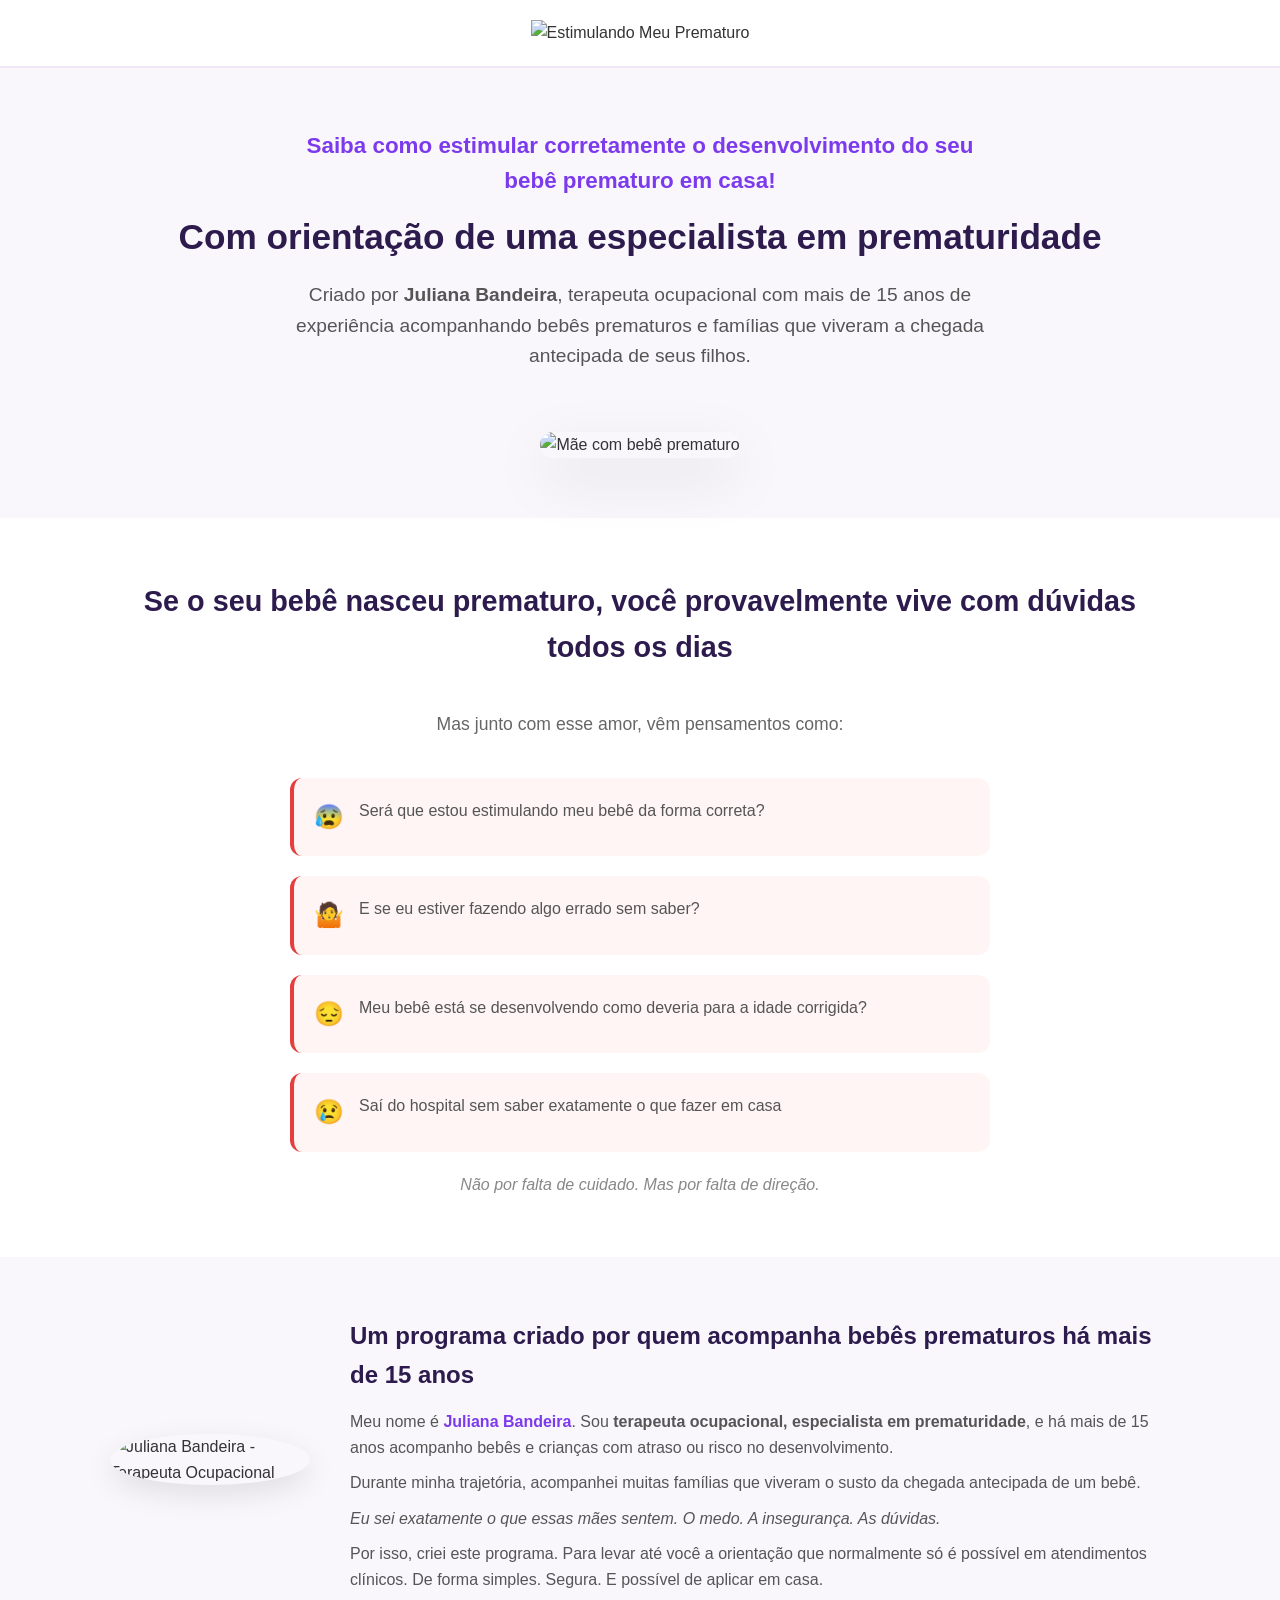
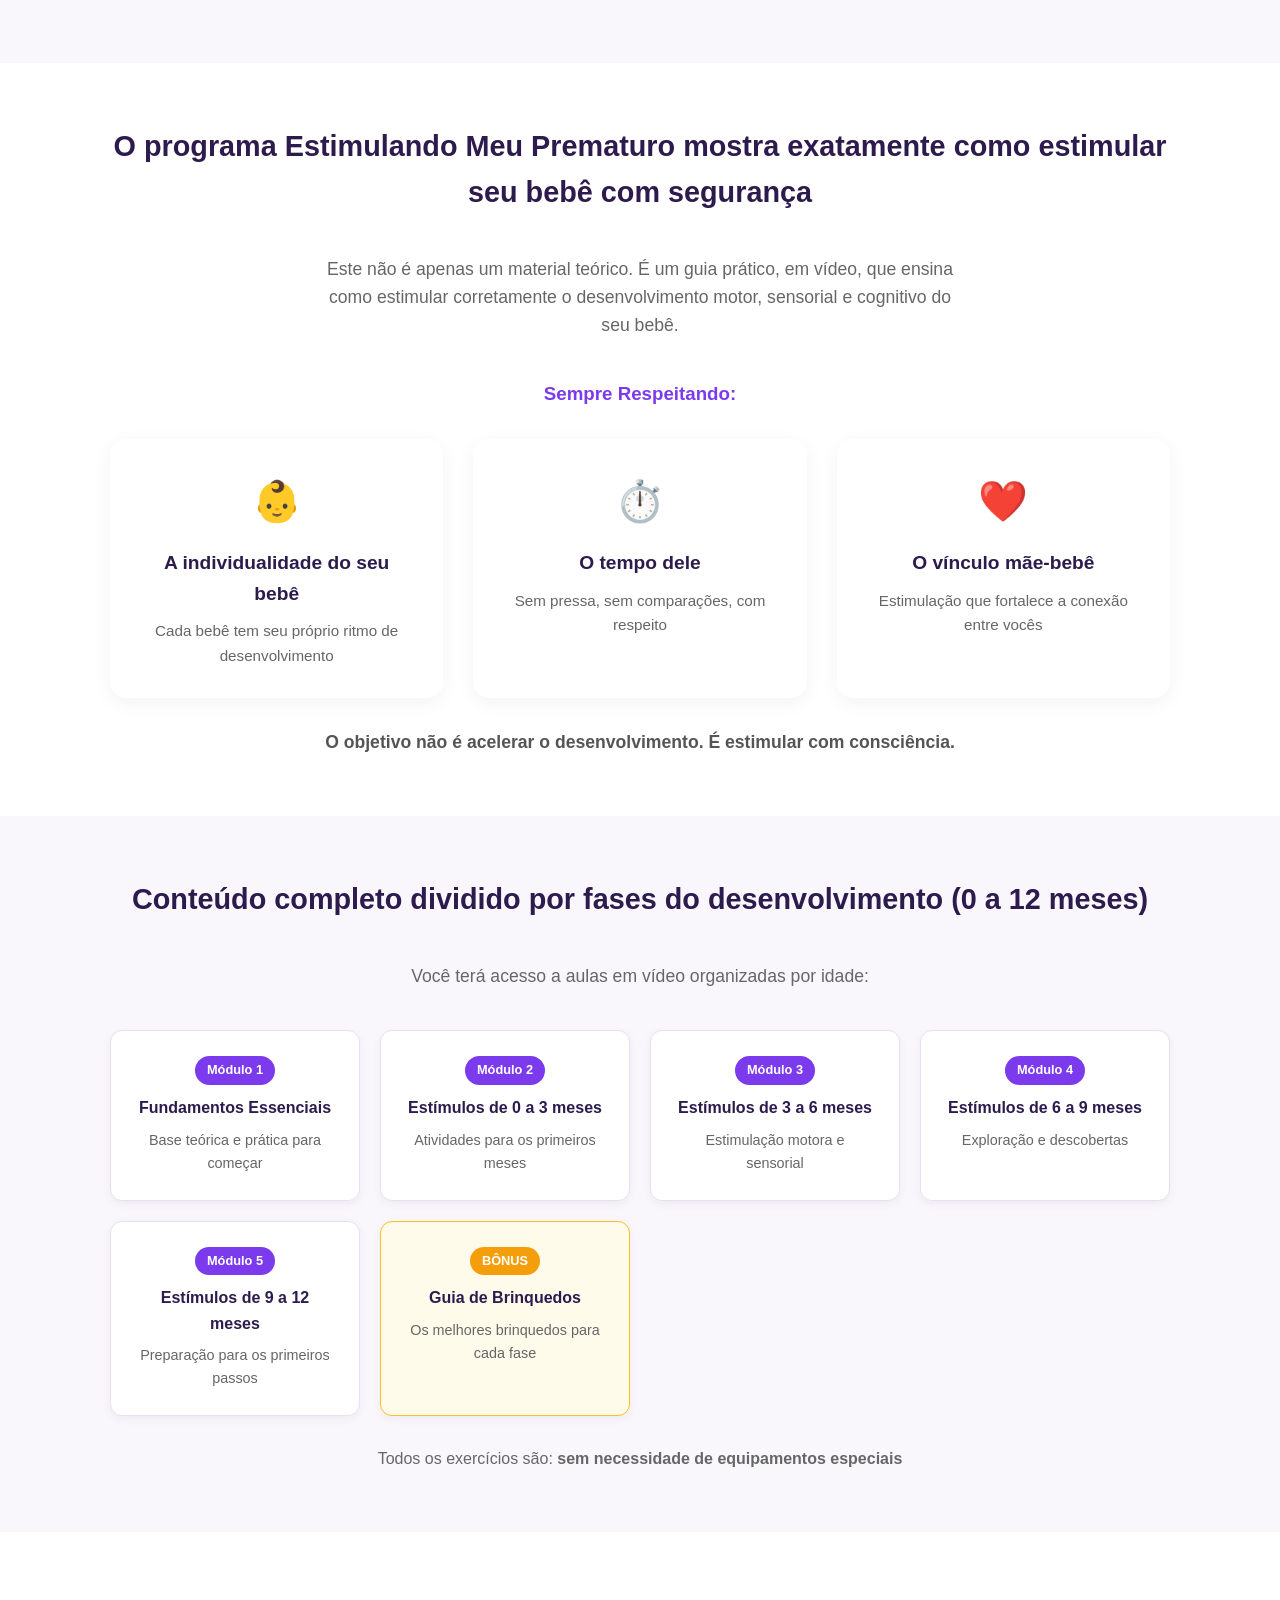
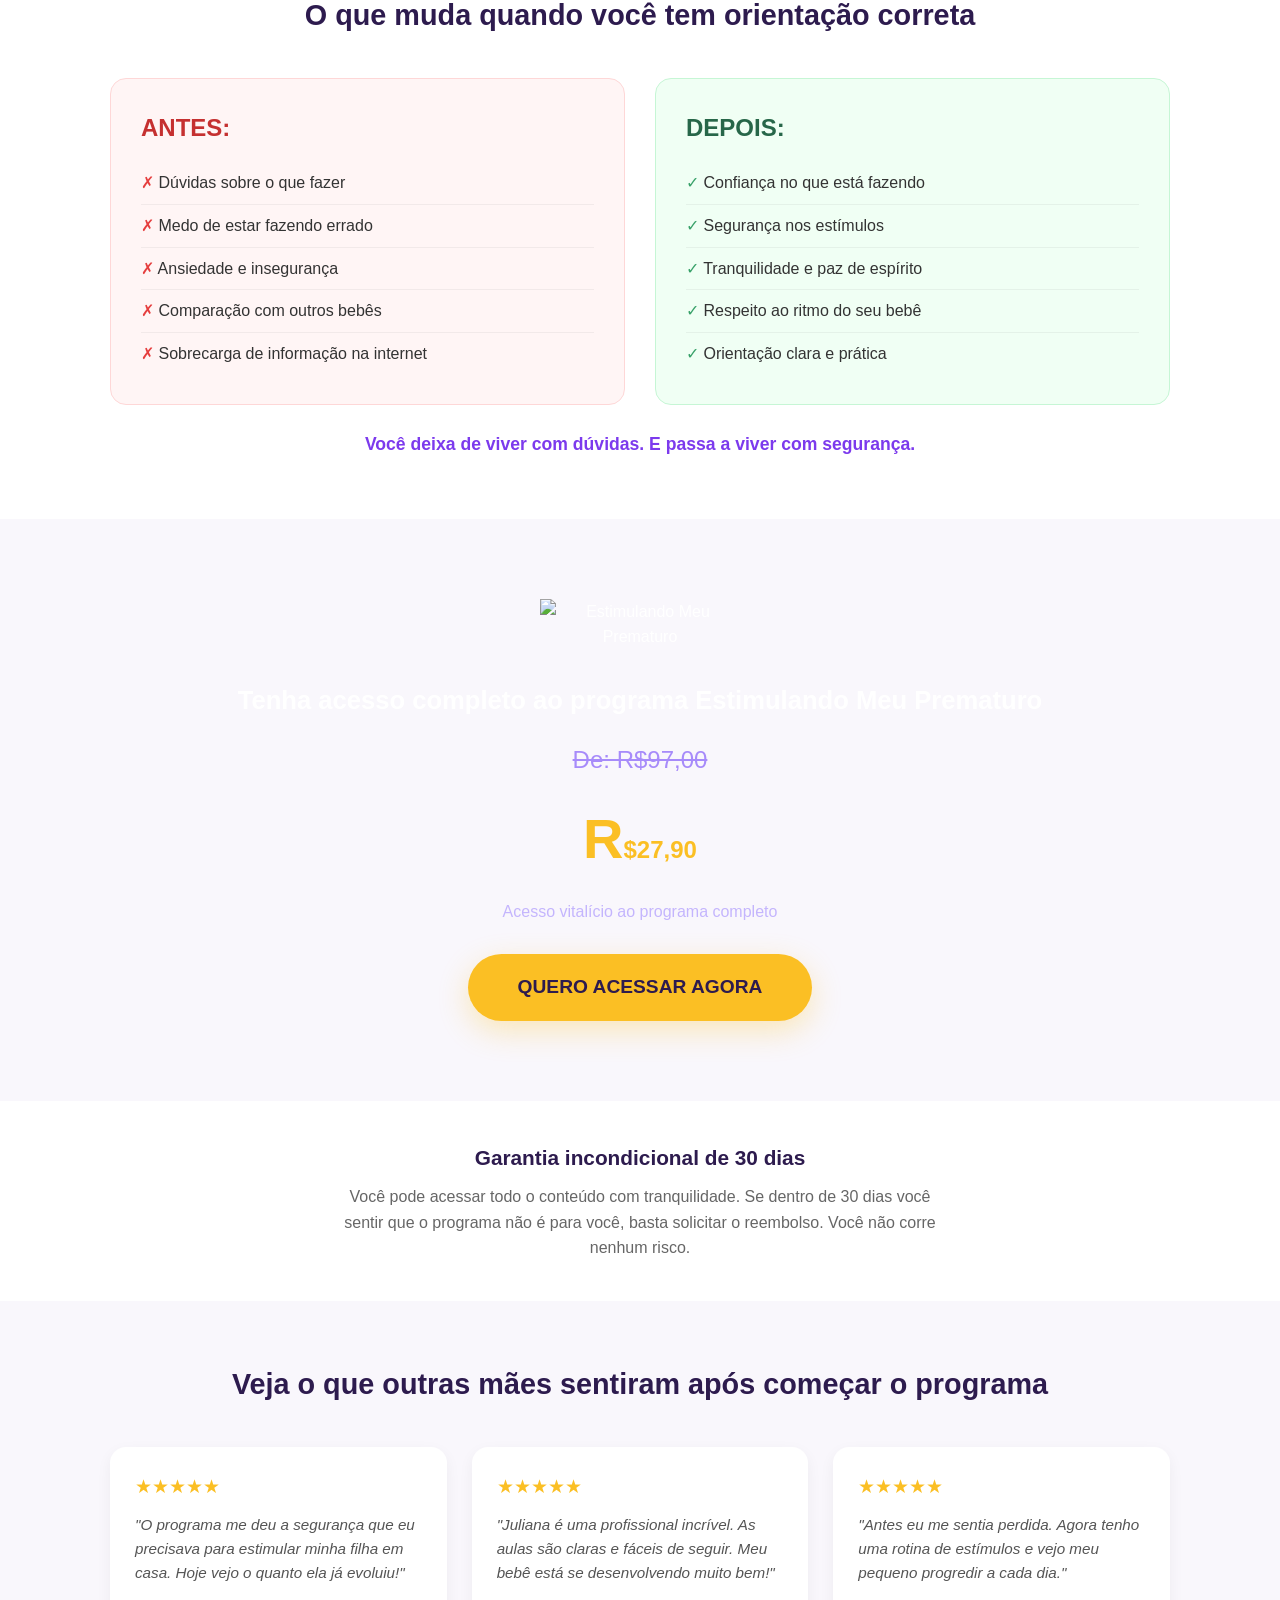
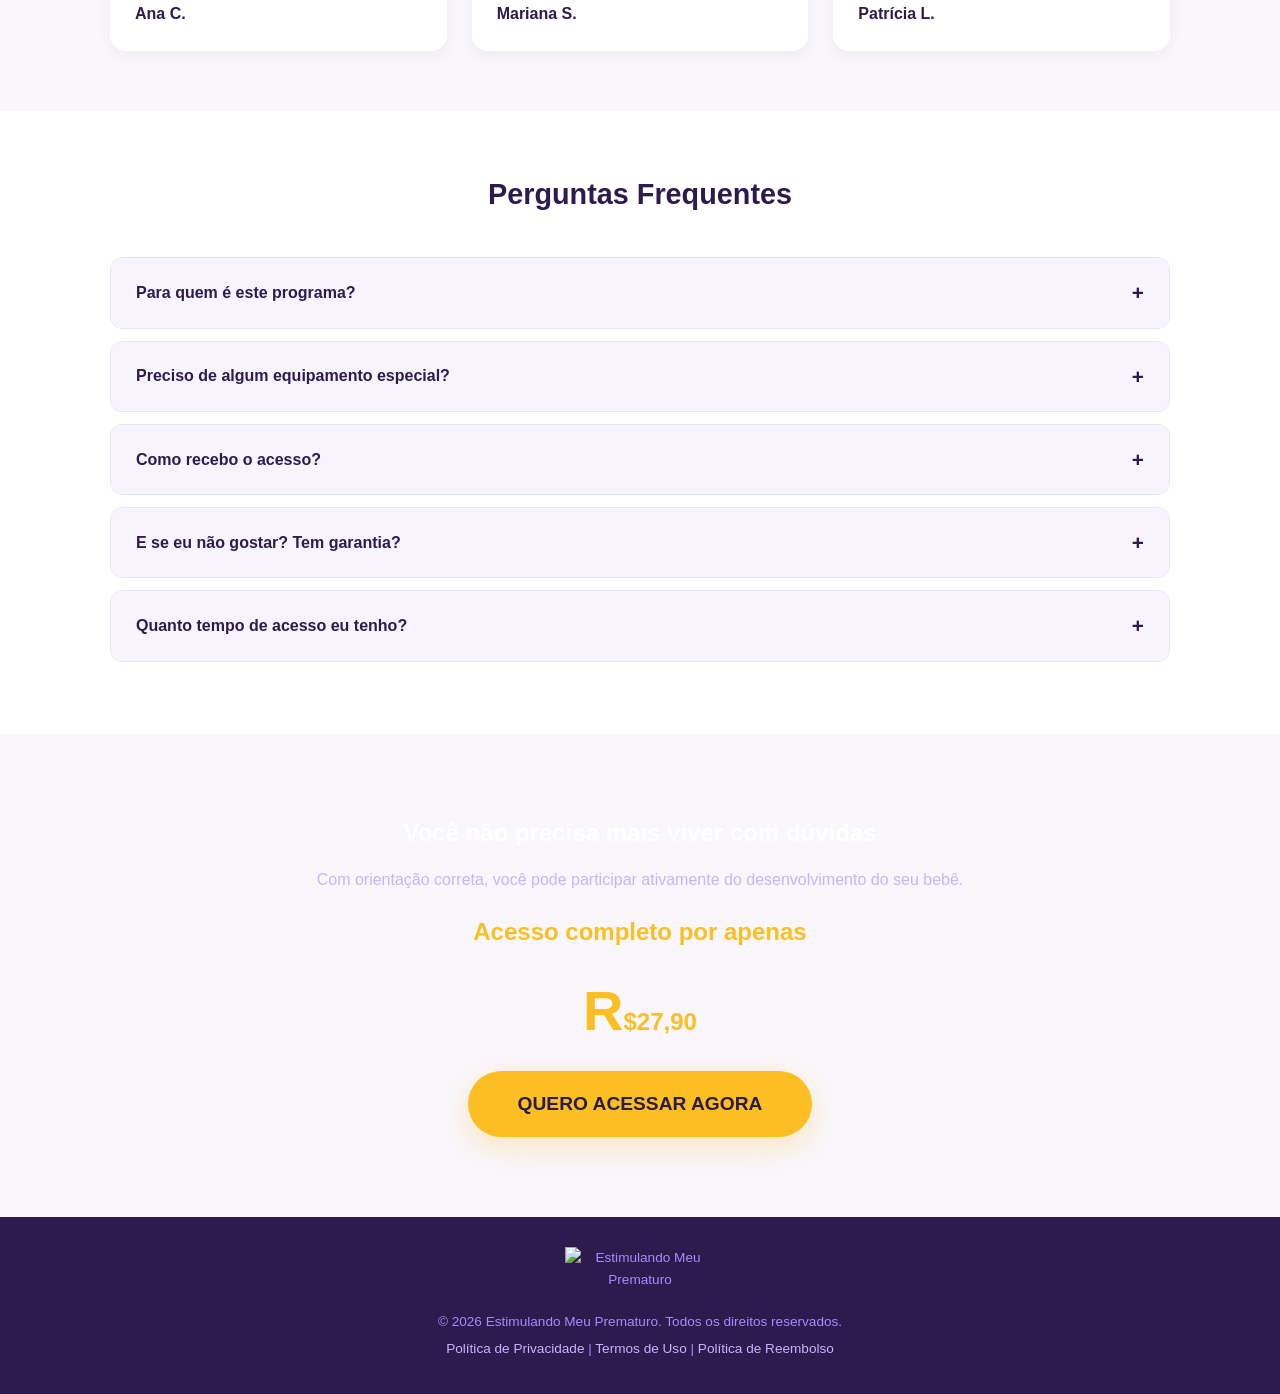
==== index.html @ a0cb1d3a "Eulália angelim" ====
<!DOCTYPE html>
<html lang="pt-BR">
<head>
    <meta charset="UTF-8">
    <meta name="viewport" content="width=device-width, initial-scale=1.0">
    <title>Estimulando Meu Prematuro - Programa Completo de Estimulação</title>
    <meta name="description" content="Saiba como estimular corretamente o desenvolvimento do seu bebê prematuro em casa! Com orientação de uma especialista em prematuridade.">
    <style>
        * { margin: 0; padding: 0; box-sizing: border-box; }
        body { font-family: 'Segoe UI', Tahoma, Geneva, Verdana, sans-serif; color: #333; line-height: 1.6; overflow-x: hidden; }
        .container { max-width: 1100px; margin: 0 auto; padding: 0 20px; }

        /* Header / Logo */
        .header { background: #fff; padding: 20px 0; text-align: center; border-bottom: 2px solid #f0e6f6; }
        .header img { max-width: 220px; height: auto; }

        /* Hero Section */
        .hero { background: linear-gradient(135deg, #f8f4ff 0%, #e8dff5 50%, #d4c4e8 100%); padding: 60px 0; text-align: center; }
        .hero h1 { font-size: 2.2rem; color: #2d1b4e; margin-bottom: 20px; line-height: 1.3; }
        .hero p { font-size: 1.2rem; color: #555; max-width: 700px; margin: 0 auto 30px; }
        .hero .subtitle { font-size: 1.4rem; color: #7c3aed; font-weight: 700; margin-bottom: 15px; }
        .hero img { max-width: 400px; border-radius: 20px; margin-top: 30px; box-shadow: 0 20px 60px rgba(0,0,0,0.1); }

        /* Sections */
        section { padding: 60px 0; }
        section:nth-child(even) { background: #f9f7fc; }

        .section-title { font-size: 1.8rem; color: #2d1b4e; text-align: center; margin-bottom: 40px; }
        .section-subtitle { text-align: center; color: #666; font-size: 1.1rem; max-width: 650px; margin: 0 auto 40px; }

        /* Cards / Features */
        .features { display: grid; grid-template-columns: repeat(auto-fit, minmax(280px, 1fr)); gap: 30px; }
        .feature-card { background: #fff; border-radius: 16px; padding: 30px; box-shadow: 0 5px 20px rgba(0,0,0,0.05); text-align: center; transition: transform 0.3s; }
        .feature-card:hover { transform: translateY(-5px); }
        .feature-card .icon { font-size: 2.5rem; margin-bottom: 15px; }
        .feature-card h3 { color: #2d1b4e; margin-bottom: 10px; font-size: 1.2rem; }
        .feature-card p { color: #666; font-size: 0.95rem; }

        /* Pain Points */
        .pain-points { background: #fff; }
        .pain-list { max-width: 700px; margin: 0 auto; }
        .pain-item { display: flex; align-items: flex-start; gap: 15px; margin-bottom: 20px; padding: 20px; background: #fff5f5; border-radius: 12px; border-left: 4px solid #e53e3e; }
        .pain-item .emoji { font-size: 1.5rem; flex-shrink: 0; }
        .pain-item p { color: #555; }

        /* Results / Before-After */
        .results-grid { display: grid; grid-template-columns: 1fr 1fr; gap: 30px; }
        .result-col { padding: 30px; border-radius: 16px; }
        .result-col.before { background: #fff5f5; border: 1px solid #fed7d7; }
        .result-col.after { background: #f0fff4; border: 1px solid #c6f6d5; }
        .result-col h3 { font-size: 1.5rem; margin-bottom: 15px; }
        .result-col.before h3 { color: #c53030; }
        .result-col.after h3 { color: #276749; }
        .result-col ul { list-style: none; }
        .result-col li { padding: 8px 0; border-bottom: 1px solid rgba(0,0,0,0.05); }
        .result-col li:last-child { border-bottom: none; }
        .result-col.before li::before { content: "✗ "; color: #e53e3e; }
        .result-col.after li::before { content: "✓ "; color: #38a169; }

        /* CTA / Pricing */
        .pricing { background: linear-gradient(135deg, #2d1b4e 0%, #4c1d95 100%); color: #fff; text-align: center; padding: 80px 0; }
        .pricing .price-old { font-size: 1.5rem; text-decoration: line-through; color: #a78bfa; }
        .pricing .price-current { font-size: 3.5rem; font-weight: 800; color: #fbbf24; margin: 15px 0; }
        .pricing .price-current span { font-size: 1.5rem; }
        .pricing .price-label { font-size: 1rem; color: #c4b5fd; margin-bottom: 30px; }
        .pricing .btn-cta { display: inline-block; background: #fbbf24; color: #2d1b4e; padding: 18px 50px; font-size: 1.2rem; font-weight: 700; border-radius: 50px; text-decoration: none; transition: all 0.3s; box-shadow: 0 10px 30px rgba(251,191,36,0.3); }
        .pricing .btn-cta:hover { transform: scale(1.05); background: #f59e0b; }

        /* Guarantee */
        .guarantee { text-align: center; padding: 40px 0; background: #fff; }
        .guarantee img { max-width: 120px; margin-bottom: 15px; }
        .guarantee h3 { color: #2d1b4e; font-size: 1.3rem; margin-bottom: 10px; }
        .guarantee p { color: #666; max-width: 600px; margin: 0 auto; }

        /* Testimonials */
        .testimonials { background: #f9f7fc; }
        .testimonial-grid { display: grid; grid-template-columns: repeat(auto-fit, minmax(300px, 1fr)); gap: 25px; }
        .testimonial-card { background: #fff; border-radius: 16px; padding: 25px; box-shadow: 0 5px 15px rgba(0,0,0,0.05); }
        .testimonial-card .stars { color: #fbbf24; font-size: 1.2rem; margin-bottom: 10px; }
        .testimonial-card blockquote { color: #555; font-style: italic; margin-bottom: 15px; font-size: 0.95rem; }
        .testimonial-card .author { font-weight: 600; color: #2d1b4e; }

        /* FAQ */
        .faq { background: #fff; }
        .faq-item { border: 1px solid #e2e8f0; border-radius: 12px; margin-bottom: 12px; overflow: hidden; }
        .faq-question { padding: 18px 25px; background: #f8f4ff; cursor: pointer; display: flex; justify-content: space-between; align-items: center; font-weight: 600; color: #2d1b4e; }
        .faq-question:hover { background: #f0e6f6; }
        .faq-answer { padding: 0 25px 18px; color: #555; line-height: 1.8; display: none; }
        .faq-item.active .faq-answer { display: block; }
        .faq-toggle { font-size: 1.3rem; transition: transform 0.3s; }
        .faq-item.active .faq-toggle { transform: rotate(45deg); }

        /* Footer */
        .footer { background: #2d1b4e; color: #a78bfa; text-align: center; padding: 30px 0; font-size: 0.85rem; }
        .footer a { color: #c4b5fd; text-decoration: none; }
        .footer a:hover { text-decoration: underline; }
        .footer p { margin: 5px 0; }

        /* Author Section */
        .author-section { background: #fff; }
        .author-content { display: flex; align-items: center; gap: 40px; flex-wrap: wrap; }
        .author-content img { max-width: 200px; border-radius: 50%; box-shadow: 0 10px 30px rgba(0,0,0,0.1); }
        .author-text { flex: 1; min-width: 280px; }
        .author-text h2 { color: #2d1b4e; margin-bottom: 15px; }
        .author-text p { color: #555; margin-bottom: 10px; }
        .author-text .highlight { color: #7c3aed; font-weight: 600; }

        /* Modules */
        .modules { display: grid; grid-template-columns: repeat(auto-fit, minmax(200px, 1fr)); gap: 20px; margin-top: 30px; }
        .module-card { background: #fff; border-radius: 12px; padding: 25px; box-shadow: 0 3px 10px rgba(0,0,0,0.05); text-align: center; border: 1px solid #e8dff5; }
        .module-card .badge { display: inline-block; background: #7c3aed; color: #fff; padding: 4px 12px; border-radius: 20px; font-size: 0.8rem; font-weight: 600; margin-bottom: 10px; }
        .module-card h4 { color: #2d1b4e; margin-bottom: 8px; }
        .module-card p { color: #666; font-size: 0.9rem; }
        .module-card.bonus { border-color: #fbbf24; background: #fffbeb; }
        .module-card.bonus .badge { background: #f59e0b; }

        /* Checklist items */
        .checklist { max-width: 650px; margin: 0 auto; }
        .checklist li { padding: 12px 0; border-bottom: 1px solid #e2e8f0; list-style: none; display: flex; align-items: center; gap: 12px; }
        .checklist li::before { content: "✓"; color: #7c3aed; font-weight: 700; font-size: 1.1rem; }

        @media (max-width: 768px) {
            .hero h1 { font-size: 1.6rem; }
            .hero p { font-size: 1rem; }
            .pricing .price-current { font-size: 2.5rem; }
            .results-grid { grid-template-columns: 1fr; }
            .author-content { flex-direction: column; text-align: center; }
            .section-title { font-size: 1.4rem; }
        }
    </style>
</head>
<body>

    <!-- HEADER -->
    <header class="header">
        <div class="container">
            <img src="https://estimulandomeuprematuro.com.br/wp-content/uploads/2026/02/LOGO-PNG-1024x823.png" alt="Estimulando Meu Prematuro">
        </div>
    </header>

    <!-- HERO -->
    <section class="hero">
        <div class="container">
            <p class="subtitle">Saiba como estimular corretamente o desenvolvimento do seu bebê prematuro em casa!</p>
            <h1>Com orientação de uma especialista em prematuridade</h1>
            <p>Criado por <strong>Juliana Bandeira</strong>, terapeuta ocupacional com mais de 15 anos de experiência acompanhando bebês prematuros e famílias que viveram a chegada antecipada de seus filhos.</p>
            <img src="https://estimulandomeuprematuro.com.br/wp-content/uploads/2026/02/Gemini_Generated_Image_g0otksg0otksg0ot_upscaled-scaled.png" alt="Mãe com bebê prematuro">
        </div>
    </section>

    <!-- PAIN POINTS -->
    <section class="pain-points">
        <div class="container">
            <h2 class="section-title">Se o seu bebê nasceu prematuro, você provavelmente vive com dúvidas todos os dias</h2>
            <p class="section-subtitle">Mas junto com esse amor, vêm pensamentos como:</p>
            <div class="pain-list">
                <div class="pain-item">
                    <span class="emoji">😰</span>
                    <p>Será que estou estimulando meu bebê da forma correta?</p>
                </div>
                <div class="pain-item">
                    <span class="emoji">🤷</span>
                    <p>E se eu estiver fazendo algo errado sem saber?</p>
                </div>
                <div class="pain-item">
                    <span class="emoji">😔</span>
                    <p>Meu bebê está se desenvolvendo como deveria para a idade corrigida?</p>
                </div>
                <div class="pain-item">
                    <span class="emoji">😢</span>
                    <p>Saí do hospital sem saber exatamente o que fazer em casa</p>
                </div>
            </div>
            <p style="text-align:center; margin-top:20px; color:#888; font-style:italic;">Não por falta de cuidado. Mas por falta de direção.</p>
        </div>
    </section>

    <!-- AUTHOR -->
    <section class="author-section">
        <div class="container">
            <div class="author-content">
                <img src="https://estimulandomeuprematuro.com.br/wp-content/uploads/2026/02/juliana-bol-20.png" alt="Juliana Bandeira - Terapeuta Ocupacional">
                <div class="author-text">
                    <h2>Um programa criado por quem acompanha bebês prematuros há mais de 15 anos</h2>
                    <p>Meu nome é <span class="highlight">Juliana Bandeira</span>. Sou <strong>terapeuta ocupacional, especialista em prematuridade</strong>, e há mais de 15 anos acompanho bebês e crianças com atraso ou risco no desenvolvimento.</p>
                    <p>Durante minha trajetória, acompanhei muitas famílias que viveram o susto da chegada antecipada de um bebê.</p>
                    <p><em>Eu sei exatamente o que essas mães sentem. O medo. A insegurança. As dúvidas.</em></p>
                    <p>Por isso, criei este programa. Para levar até você a orientação que normalmente só é possível em atendimentos clínicos. De forma simples. Segura. E possível de aplicar em casa.</p>
                </div>
            </div>
        </div>
    </section>

    <!-- WHAT IS THE PROGRAM -->
    <section>
        <div class="container">
            <h2 class="section-title">O programa Estimulando Meu Prematuro mostra exatamente como estimular seu bebê com segurança</h2>
            <p class="section-subtitle">Este não é apenas um material teórico. É um guia prático, em vídeo, que ensina como estimular corretamente o desenvolvimento motor, sensorial e cognitivo do seu bebê.</p>
            <h3 style="text-align:center; color:#7c3aed; margin-bottom:30px;">Sempre Respeitando:</h3>
            <div class="features">
                <div class="feature-card">
                    <div class="icon">👶</div>
                    <h3>A individualidade do seu bebê</h3>
                    <p>Cada bebê tem seu próprio ritmo de desenvolvimento</p>
                </div>
                <div class="feature-card">
                    <div class="icon">⏱️</div>
                    <h3>O tempo dele</h3>
                    <p>Sem pressa, sem comparações, com respeito</p>
                </div>
                <div class="feature-card">
                    <div class="icon">❤️</div>
                    <h3>O vínculo mãe-bebê</h3>
                    <p>Estimulação que fortalece a conexão entre vocês</p>
                </div>
            </div>
            <p style="text-align:center; margin-top:30px; font-size:1.1rem; color:#555;"><strong>O objetivo não é acelerar o desenvolvimento. É estimular com consciência.</strong></p>
        </div>
    </section>

    <!-- MODULES -->
    <section>
        <div class="container">
            <h2 class="section-title">Conteúdo completo dividido por fases do desenvolvimento (0 a 12 meses)</h2>
            <p class="section-subtitle">Você terá acesso a aulas em vídeo organizadas por idade:</p>
            <div class="modules">
                <div class="module-card">
                    <span class="badge">Módulo 1</span>
                    <h4>Fundamentos Essenciais</h4>
                    <p>Base teórica e prática para começar</p>
                </div>
                <div class="module-card">
                    <span class="badge">Módulo 2</span>
                    <h4>Estímulos de 0 a 3 meses</h4>
                    <p>Atividades para os primeiros meses</p>
                </div>
                <div class="module-card">
                    <span class="badge">Módulo 3</span>
                    <h4>Estímulos de 3 a 6 meses</h4>
                    <p>Estimulação motora e sensorial</p>
                </div>
                <div class="module-card">
                    <span class="badge">Módulo 4</span>
                    <h4>Estímulos de 6 a 9 meses</h4>
                    <p>Exploração e descobertas</p>
                </div>
                <div class="module-card">
                    <span class="badge">Módulo 5</span>
                    <h4>Estímulos de 9 a 12 meses</h4>
                    <p>Preparação para os primeiros passos</p>
                </div>
                <div class="module-card bonus">
                    <span class="badge">BÔNUS</span>
                    <h4>Guia de Brinquedos</h4>
                    <p>Os melhores brinquedos para cada fase</p>
                </div>
            </div>
            <div style="text-align:center; margin-top:30px;">
                <p style="color:#666;">Todos os exercícios são: <strong>sem necessidade de equipamentos especiais</strong></p>
            </div>
        </div>
    </section>

    <!-- BEFORE / AFTER -->
    <section>
        <div class="container">
            <h2 class="section-title">O que muda quando você tem orientação correta</h2>
            <div class="results-grid">
                <div class="result-col before">
                    <h3>ANTES:</h3>
                    <ul>
                        <li>Dúvidas sobre o que fazer</li>
                        <li>Medo de estar fazendo errado</li>
                        <li>Ansiedade e insegurança</li>
                        <li>Comparação com outros bebês</li>
                        <li>Sobrecarga de informação na internet</li>
                    </ul>
                </div>
                <div class="result-col after">
                    <h3>DEPOIS:</h3>
                    <ul>
                        <li>Confiança no que está fazendo</li>
                        <li>Segurança nos estímulos</li>
                        <li>Tranquilidade e paz de espírito</li>
                        <li>Respeito ao ritmo do seu bebê</li>
                        <li>Orientação clara e prática</li>
                    </ul>
                </div>
            </div>
            <p style="text-align:center; margin-top:25px; font-size:1.1rem; color:#7c3aed; font-weight:600;">Você deixa de viver com dúvidas. E passa a viver com segurança.</p>
        </div>
    </section>

    <!-- PRICING / CTA -->
    <section class="pricing">
        <div class="container">
            <img src="https://estimulandomeuprematuro.com.br/wp-content/uploads/2026/02/LOGO-02-PNG.png" alt="Estimulando Meu Prematuro" style="max-width:200px; margin-bottom:30px;">
            <h2 style="margin-bottom:20px; font-size:1.6rem;">Tenha acesso completo ao programa Estimulando Meu Prematuro</h2>
            <p class="price-old">De: R$97,00</p>
            <p class="price-current">R<span>$27,90</span></p>
            <p class="price-label">Acesso vitalício ao programa completo</p>
            <a href="#" class="btn-cta">QUERO ACESSAR AGORA</a>
        </div>
    </section>

    <!-- GUARANTEE -->
    <section class="guarantee">
        <div class="container">
            <h3>Garantia incondicional de 30 dias</h3>
            <p>Você pode acessar todo o conteúdo com tranquilidade. Se dentro de 30 dias você sentir que o programa não é para você, basta solicitar o reembolso. Você não corre nenhum risco.</p>
        </div>
    </section>

    <!-- TESTIMONIALS -->
    <section class="testimonials">
        <div class="container">
            <h2 class="section-title">Veja o que outras mães sentiram após começar o programa</h2>
            <div class="testimonial-grid">
                <div class="testimonial-card">
                    <div class="stars">★★★★★</div>
                    <blockquote>"O programa me deu a segurança que eu precisava para estimular minha filha em casa. Hoje vejo o quanto ela já evoluiu!"</blockquote>
                    <p class="author">Ana C.</p>
                </div>
                <div class="testimonial-card">
                    <div class="stars">★★★★★</div>
                    <blockquote>"Juliana é uma profissional incrível. As aulas são claras e fáceis de seguir. Meu bebê está se desenvolvendo muito bem!"</blockquote>
                    <p class="author">Mariana S.</p>
                </div>
                <div class="testimonial-card">
                    <div class="stars">★★★★★</div>
                    <blockquote>"Antes eu me sentia perdida. Agora tenho uma rotina de estímulos e vejo meu pequeno progredir a cada dia."</blockquote>
                    <p class="author">Patrícia L.</p>
                </div>
            </div>
        </div>
    </section>

    <!-- FAQ -->
    <section class="faq">
        <div class="container">
            <h2 class="section-title">Perguntas Frequentes</h2>
            <div class="faq-list">
                <div class="faq-item">
                    <div class="faq-question">
                        <span>Para quem é este programa?</span>
                        <span class="faq-toggle">+</span>
                    </div>
                    <div class="faq-answer">Para mães, pais e cuidadores de bebês prematuros de 0 a 12 meses que desejam estimular o desenvolvimento dos seus filhos de forma segura e orientada por uma especialista.</div>
                </div>
                <div class="faq-item">
                    <div class="faq-question">
                        <span>Preciso de algum equipamento especial?</span>
                        <span class="faq-toggle">+</span>
                    </div>
                    <div class="faq-answer">Não! Todos os exercícios foram pensados para serem feitos em casa, com objetos que você já tem, sem necessidade de equipamentos especiais.</div>
                </div>
                <div class="faq-item">
                    <div class="faq-question">
                        <span>Como recebo o acesso?</span>
                        <span class="faq-toggle">+</span>
                    </div>
                    <div class="faq-answer">Após a confirmação do pagamento, você receberá um e-mail com seus dados de acesso à área de membros onde estarão todas as aulas disponíveis.</div>
                </div>
                <div class="faq-item">
                    <div class="faq-question">
                        <span>E se eu não gostar? Tem garantia?</span>
                        <span class="faq-toggle">+</span>
                    </div>
                    <div class="faq-answer">Sim! Você tem 30 dias de garantia incondicional. Se por qualquer motivo não ficar satisfeita, devolvemos 100% do seu dinheiro.</div>
                </div>
                <div class="faq-item">
                    <div class="faq-question">
                        <span>Quanto tempo de acesso eu tenho?</span>
                        <span class="faq-toggle">+</span>
                    </div>
                    <div class="faq-answer">O acesso é vitalício. Você pode assistir às aulas quantas vezes quiser, no seu tempo.</div>
                </div>
            </div>
        </div>
    </section>

    <!-- FINAL CTA -->
    <section class="pricing">
        <div class="container">
            <h2 style="margin-bottom:15px;">Você não precisa mais viver com dúvidas</h2>
            <p style="margin-bottom:20px; color:#c4b5fd;">Com orientação correta, você pode participar ativamente do desenvolvimento do seu bebê.</p>
            <p style="font-size:1.5rem; font-weight:700; color:#fbbf24; margin-bottom:15px;">Acesso completo por apenas</p>
            <p class="price-current">R<span>$27,90</span></p>
            <a href="#" class="btn-cta">QUERO ACESSAR AGORA</a>
        </div>
    </section>

    <!-- FOOTER -->
    <footer class="footer">
        <div class="container">
            <img src="https://estimulandomeuprematuro.com.br/wp-content/uploads/2026/02/LOGO-PNG-1024x823.png" alt="Estimulando Meu Prematuro" style="max-width:150px; margin-bottom:15px;">
            <p>&copy; 2026 Estimulando Meu Prematuro. Todos os direitos reservados.</p>
            <p>
                <a href="politicas-de-privacidade.html">Política de Privacidade</a> |
                <a href="termos-de-uso.html">Termos de Uso</a> |
                <a href="politica-de-reembolso.html">Política de Reembolso</a>
            </p>
        </div>
    </footer>

    <script>
        document.querySelectorAll('.faq-question').forEach(btn => {
            btn.addEventListener('click', function() {
                this.parentElement.classList.toggle('active');
            });
        });

        document.querySelectorAll('a[href^="#"]').forEach(anchor => {
            anchor.addEventListener('click', function(e) {
                e.preventDefault();
                const target = document.querySelector(this.getAttribute('href'));
                if (target) target.scrollIntoView({ behavior: 'smooth', block: 'start' });
            });
        });
    </script>
</body>
</html>
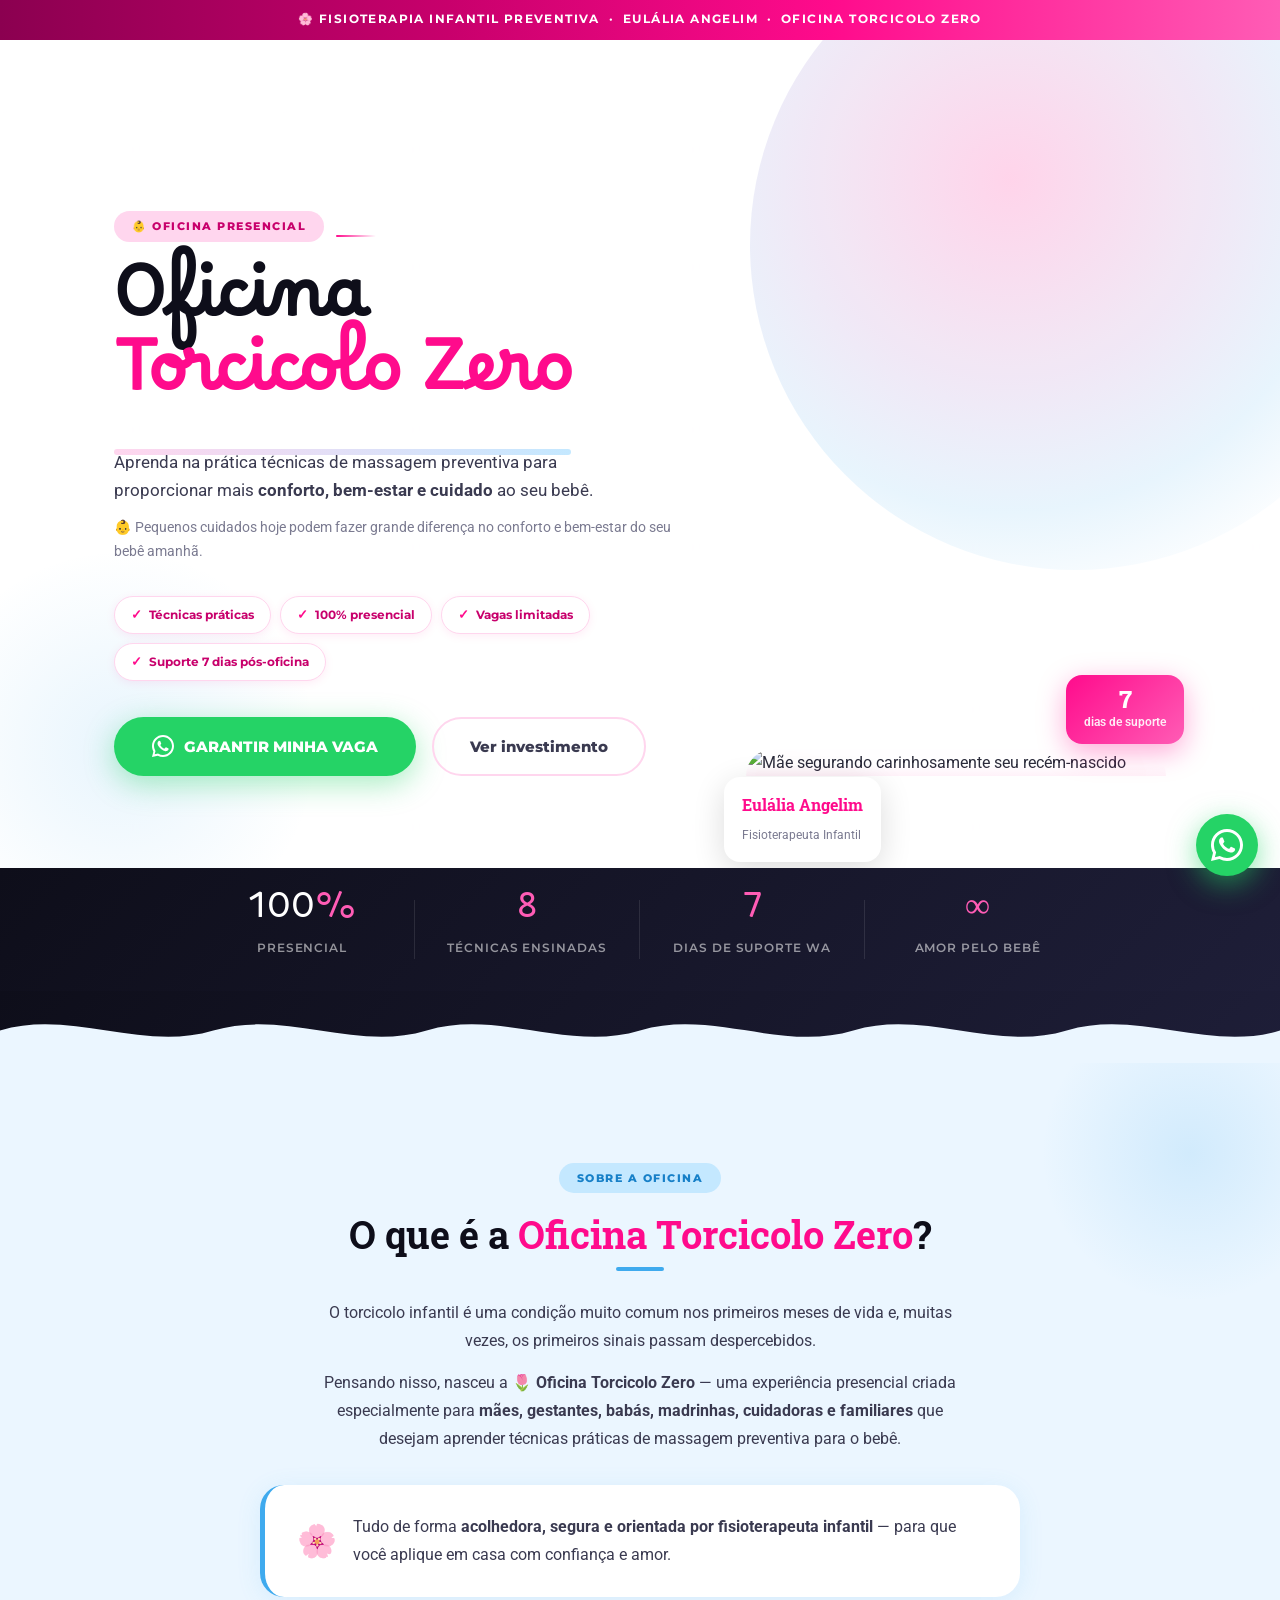
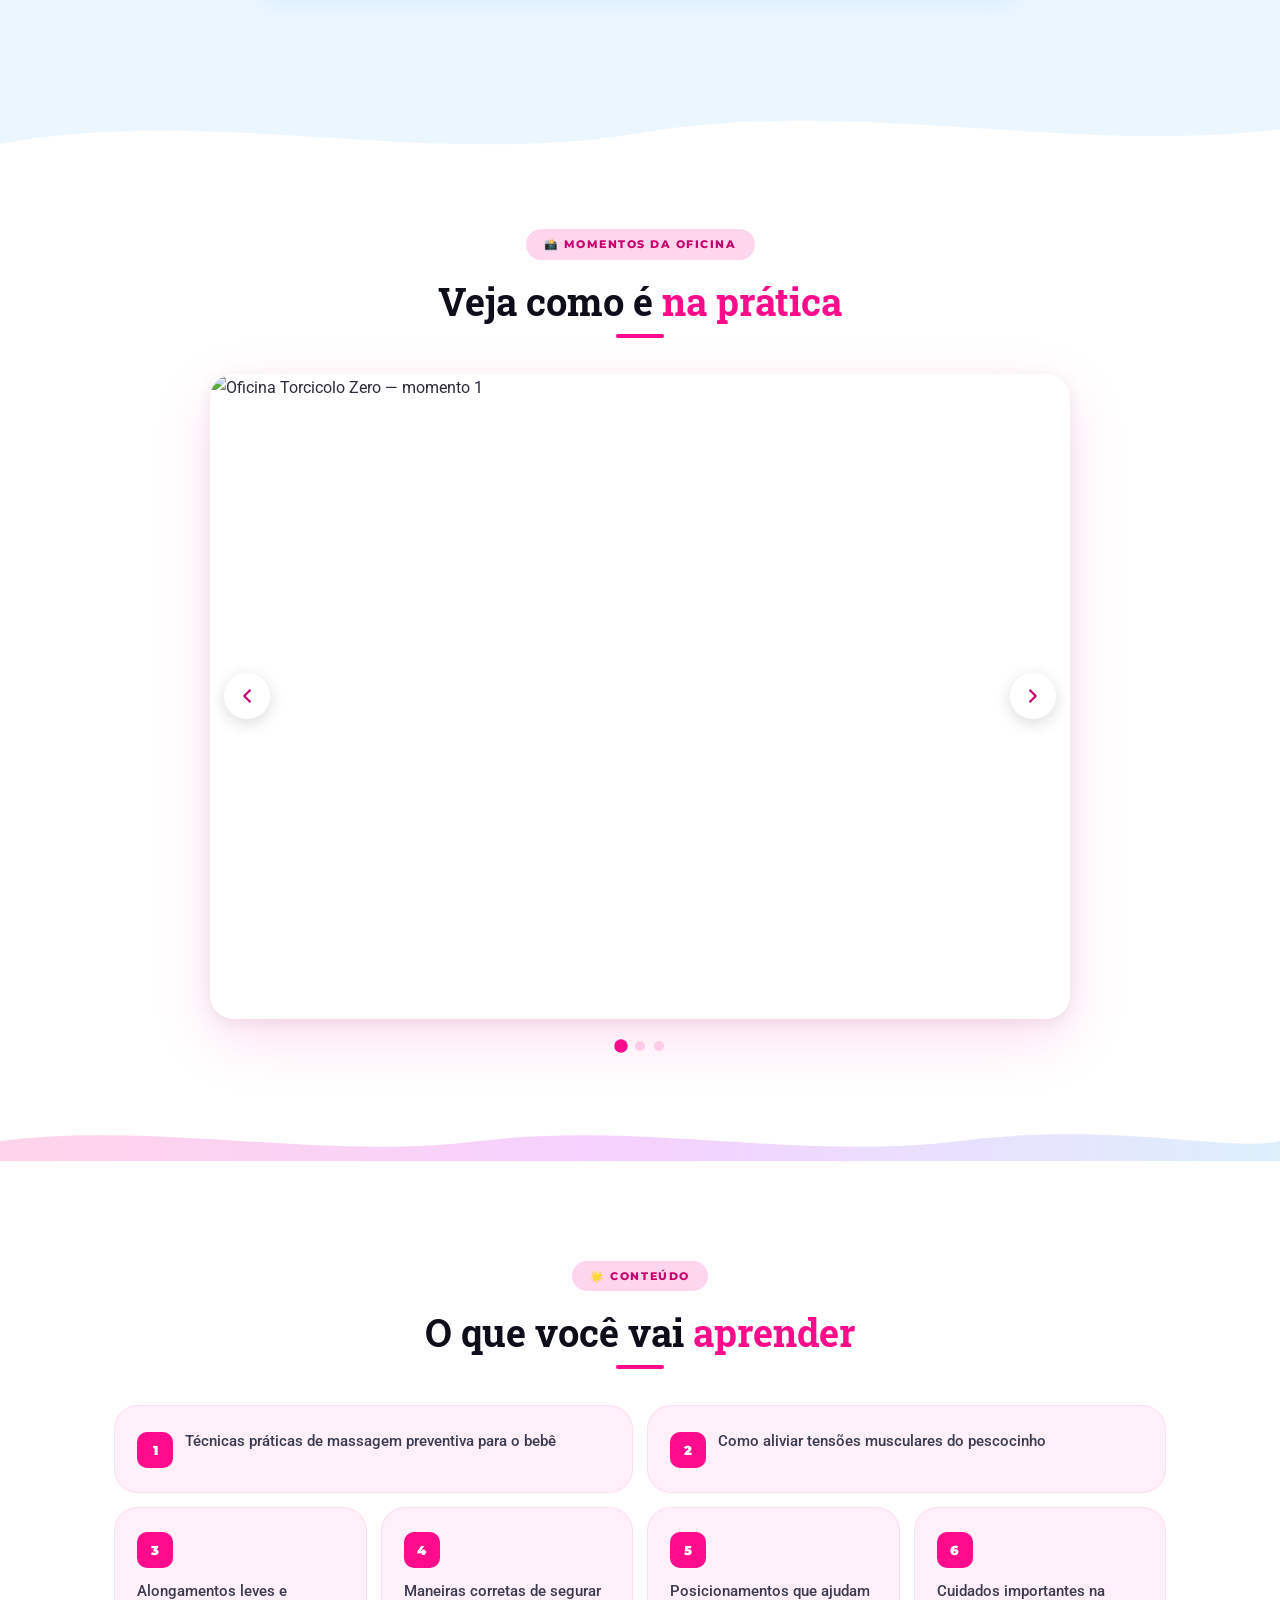
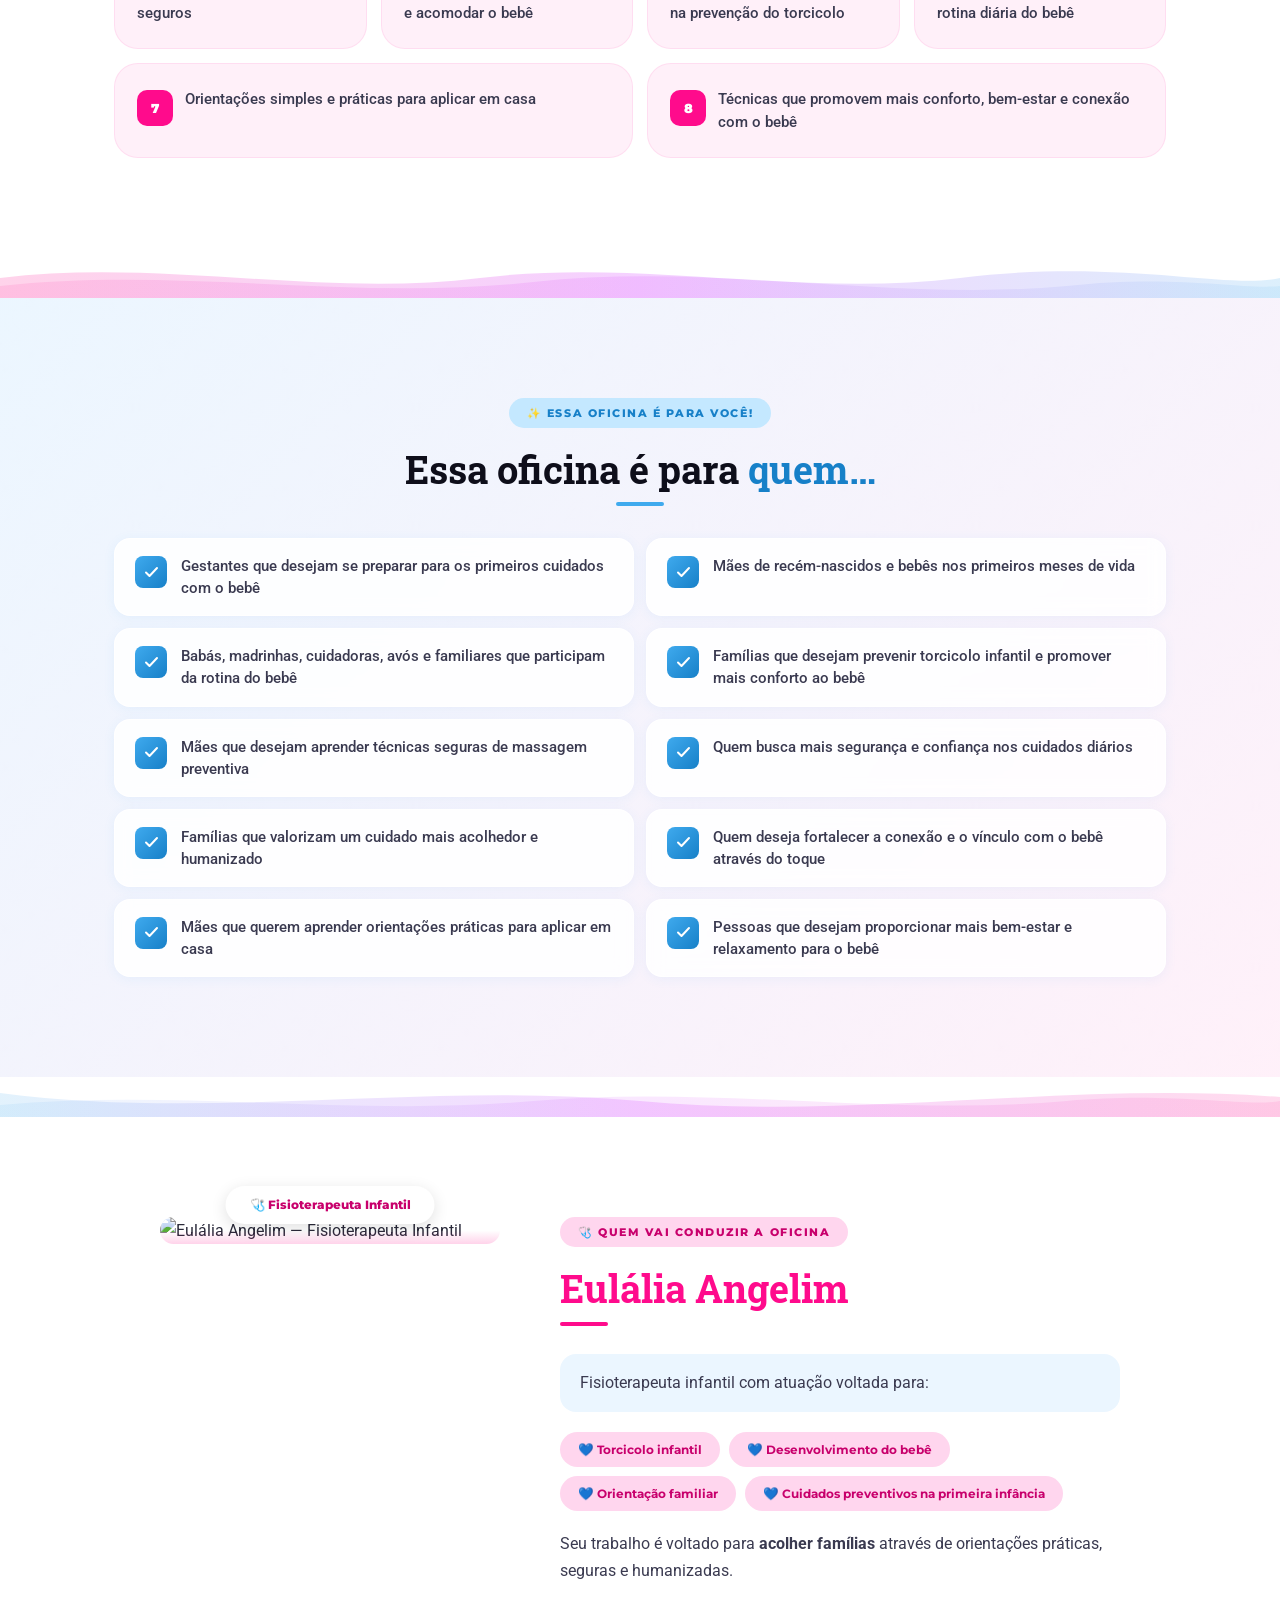
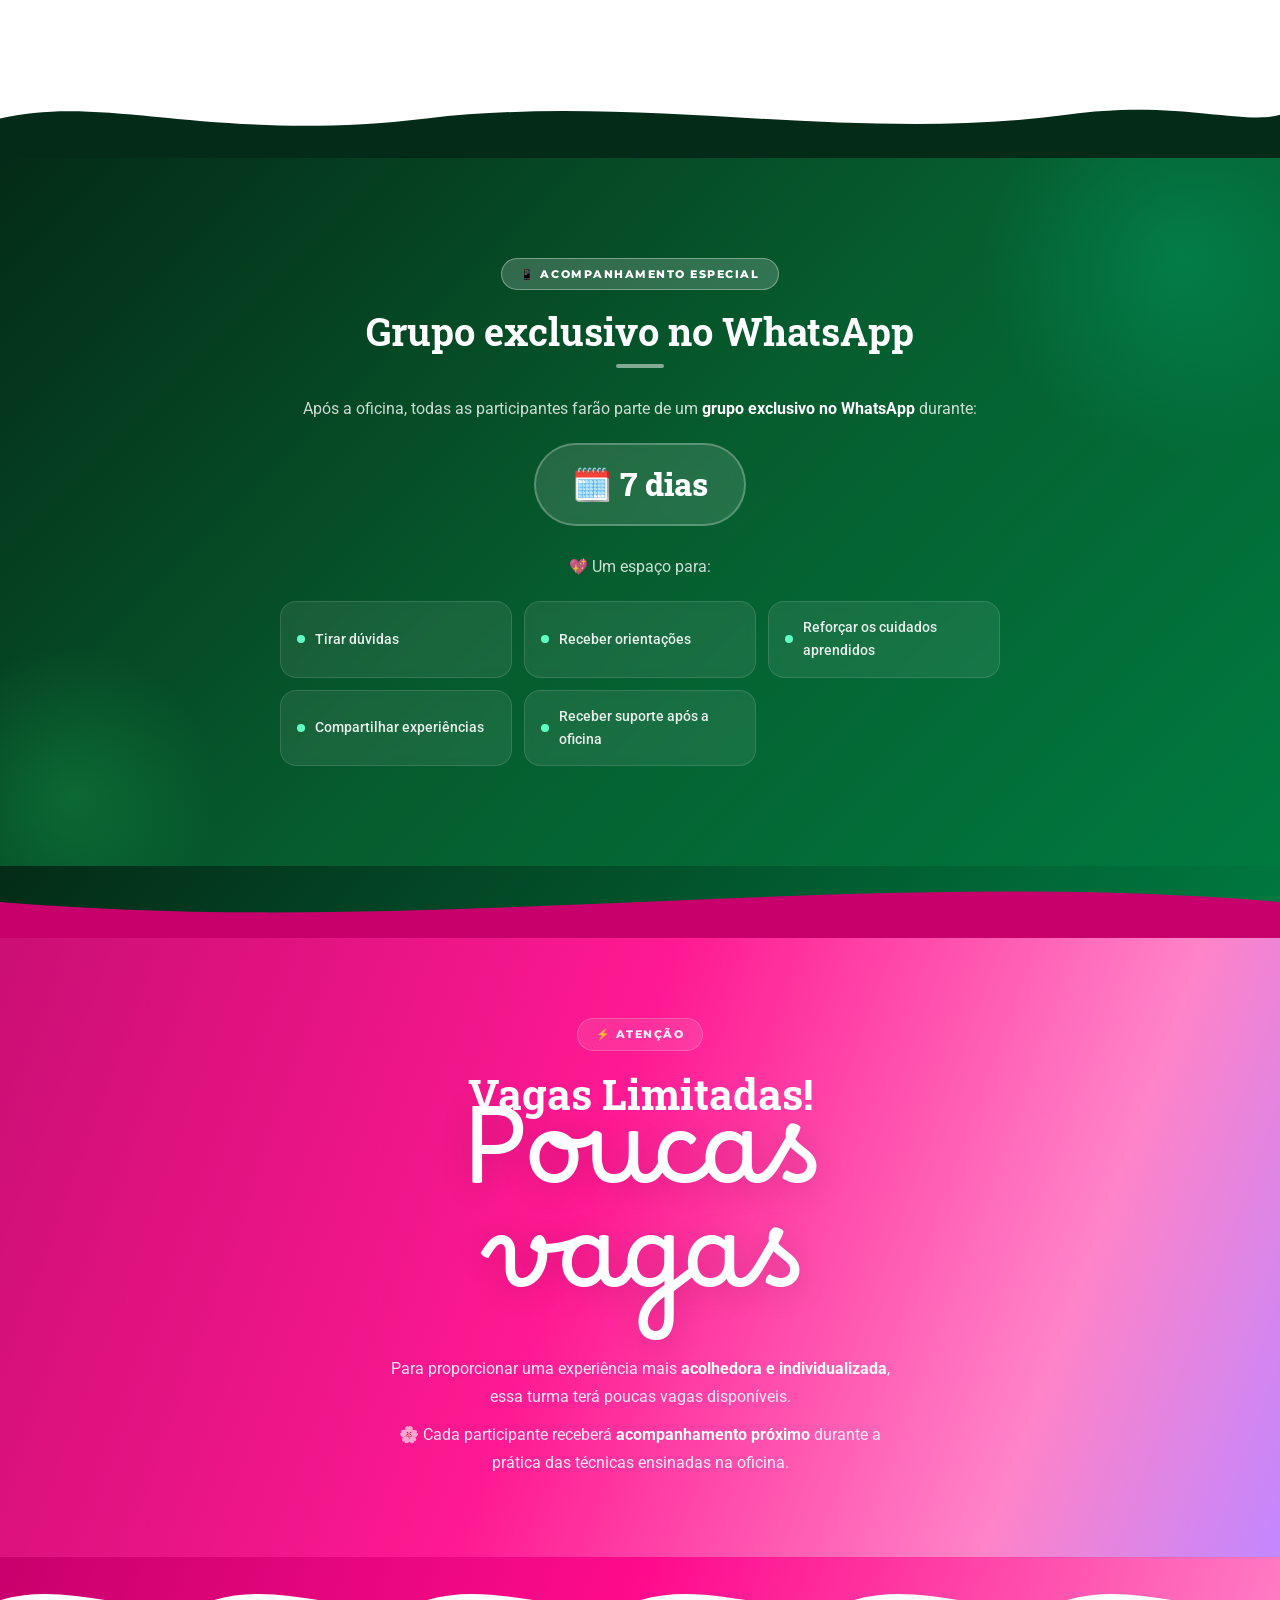
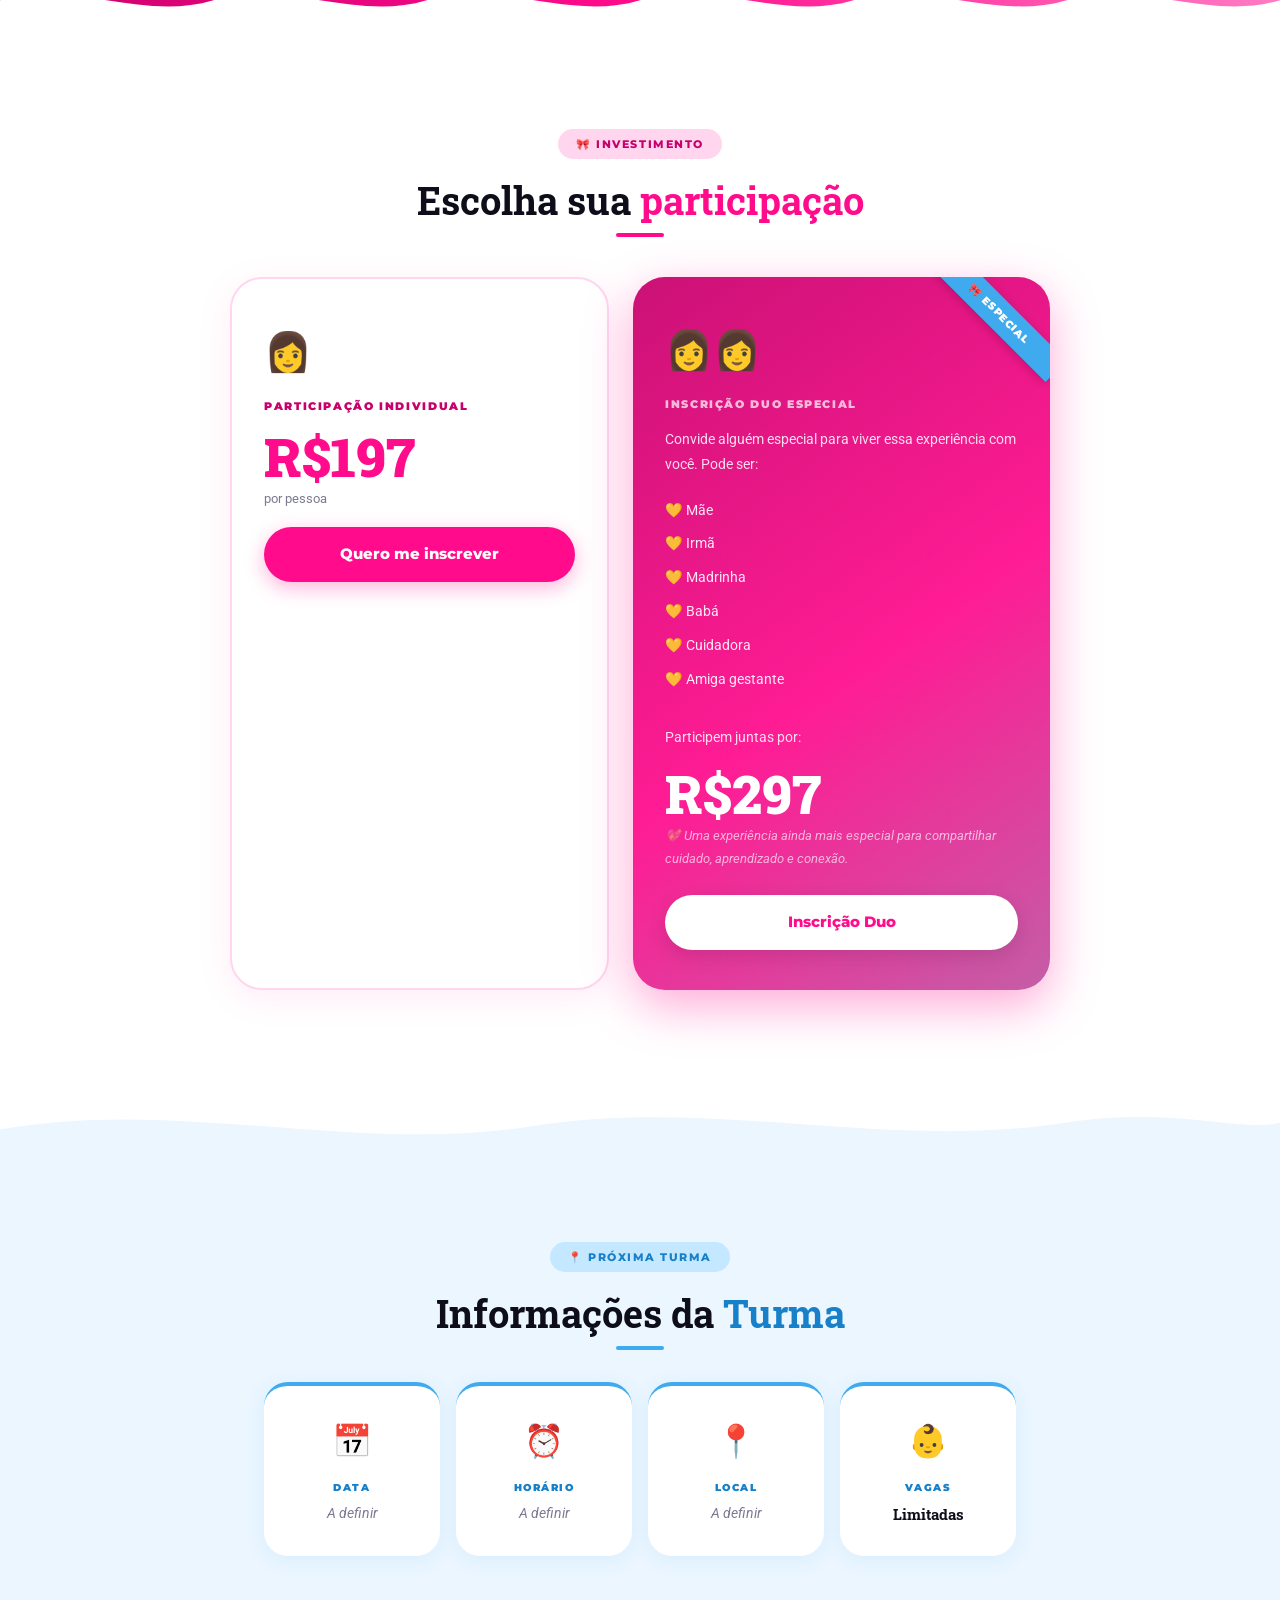
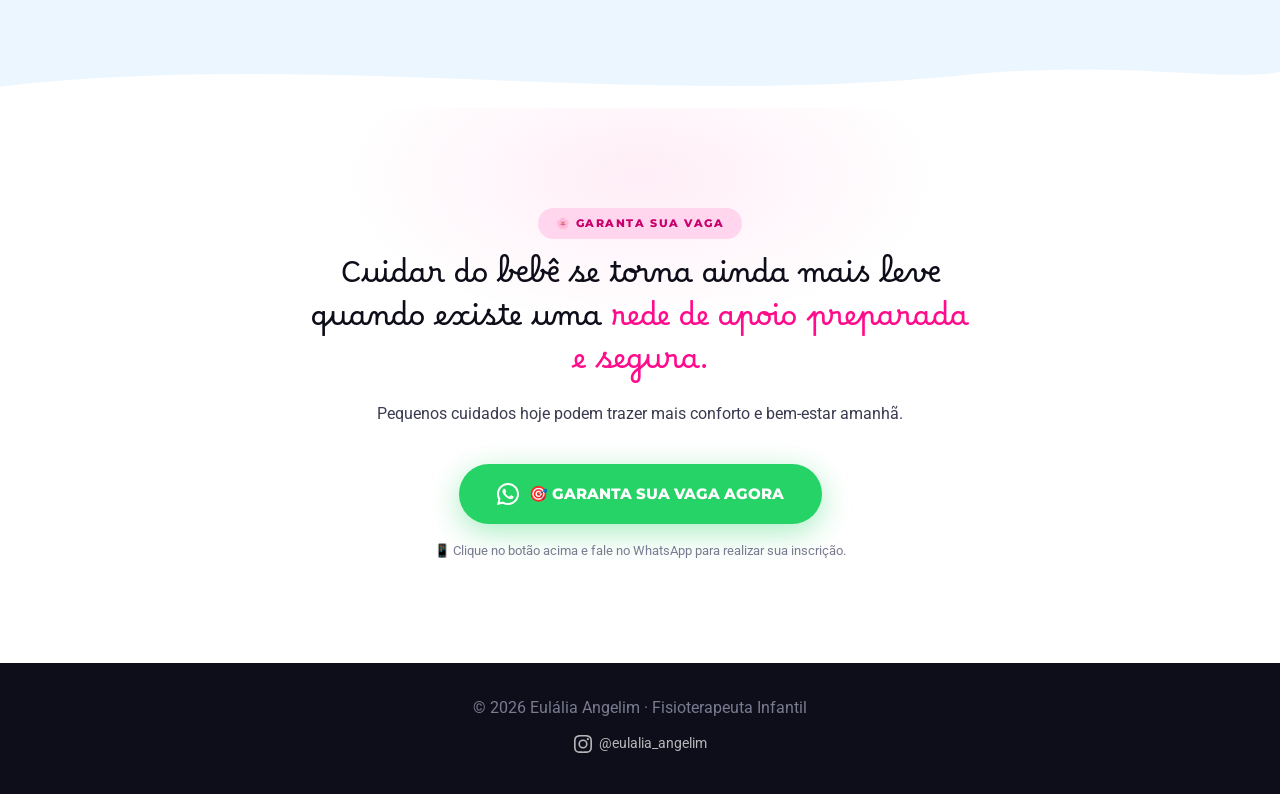
==== commit b7101a6f: "ok" ====
--- a/index.html
+++ b/index.html
@@ -1,422 +1,1448 @@
 <!DOCTYPE html>
 <html lang="pt-BR">
 <head>
-    <meta charset="UTF-8">
-    <meta name="viewport" content="width=device-width, initial-scale=1.0">
-    <title>Estimulando Meu Prematuro - Programa Completo de Estimulação</title>
-    <meta name="description" content="Saiba como estimular corretamente o desenvolvimento do seu bebê prematuro em casa! Com orientação de uma especialista em prematuridade.">
-    <style>
-        * { margin: 0; padding: 0; box-sizing: border-box; }
-        body { font-family: 'Segoe UI', Tahoma, Geneva, Verdana, sans-serif; color: #333; line-height: 1.6; overflow-x: hidden; }
-        .container { max-width: 1100px; margin: 0 auto; padding: 0 20px; }
-
-        /* Header / Logo */
-        .header { background: #fff; padding: 20px 0; text-align: center; border-bottom: 2px solid #f0e6f6; }
-        .header img { max-width: 220px; height: auto; }
-
-        /* Hero Section */
-        .hero { background: linear-gradient(135deg, #f8f4ff 0%, #e8dff5 50%, #d4c4e8 100%); padding: 60px 0; text-align: center; }
-        .hero h1 { font-size: 2.2rem; color: #2d1b4e; margin-bottom: 20px; line-height: 1.3; }
-        .hero p { font-size: 1.2rem; color: #555; max-width: 700px; margin: 0 auto 30px; }
-        .hero .subtitle { font-size: 1.4rem; color: #7c3aed; font-weight: 700; margin-bottom: 15px; }
-        .hero img { max-width: 400px; border-radius: 20px; margin-top: 30px; box-shadow: 0 20px 60px rgba(0,0,0,0.1); }
-
-        /* Sections */
-        section { padding: 60px 0; }
-        section:nth-child(even) { background: #f9f7fc; }
-
-        .section-title { font-size: 1.8rem; color: #2d1b4e; text-align: center; margin-bottom: 40px; }
-        .section-subtitle { text-align: center; color: #666; font-size: 1.1rem; max-width: 650px; margin: 0 auto 40px; }
-
-        /* Cards / Features */
-        .features { display: grid; grid-template-columns: repeat(auto-fit, minmax(280px, 1fr)); gap: 30px; }
-        .feature-card { background: #fff; border-radius: 16px; padding: 30px; box-shadow: 0 5px 20px rgba(0,0,0,0.05); text-align: center; transition: transform 0.3s; }
-        .feature-card:hover { transform: translateY(-5px); }
-        .feature-card .icon { font-size: 2.5rem; margin-bottom: 15px; }
-        .feature-card h3 { color: #2d1b4e; margin-bottom: 10px; font-size: 1.2rem; }
-        .feature-card p { color: #666; font-size: 0.95rem; }
-
-        /* Pain Points */
-        .pain-points { background: #fff; }
-        .pain-list { max-width: 700px; margin: 0 auto; }
-        .pain-item { display: flex; align-items: flex-start; gap: 15px; margin-bottom: 20px; padding: 20px; background: #fff5f5; border-radius: 12px; border-left: 4px solid #e53e3e; }
-        .pain-item .emoji { font-size: 1.5rem; flex-shrink: 0; }
-        .pain-item p { color: #555; }
-
-        /* Results / Before-After */
-        .results-grid { display: grid; grid-template-columns: 1fr 1fr; gap: 30px; }
-        .result-col { padding: 30px; border-radius: 16px; }
-        .result-col.before { background: #fff5f5; border: 1px solid #fed7d7; }
-        .result-col.after { background: #f0fff4; border: 1px solid #c6f6d5; }
-        .result-col h3 { font-size: 1.5rem; margin-bottom: 15px; }
-        .result-col.before h3 { color: #c53030; }
-        .result-col.after h3 { color: #276749; }
-        .result-col ul { list-style: none; }
-        .result-col li { padding: 8px 0; border-bottom: 1px solid rgba(0,0,0,0.05); }
-        .result-col li:last-child { border-bottom: none; }
-        .result-col.before li::before { content: "✗ "; color: #e53e3e; }
-        .result-col.after li::before { content: "✓ "; color: #38a169; }
-
-        /* CTA / Pricing */
-        .pricing { background: linear-gradient(135deg, #2d1b4e 0%, #4c1d95 100%); color: #fff; text-align: center; padding: 80px 0; }
-        .pricing .price-old { font-size: 1.5rem; text-decoration: line-through; color: #a78bfa; }
-        .pricing .price-current { font-size: 3.5rem; font-weight: 800; color: #fbbf24; margin: 15px 0; }
-        .pricing .price-current span { font-size: 1.5rem; }
-        .pricing .price-label { font-size: 1rem; color: #c4b5fd; margin-bottom: 30px; }
-        .pricing .btn-cta { display: inline-block; background: #fbbf24; color: #2d1b4e; padding: 18px 50px; font-size: 1.2rem; font-weight: 700; border-radius: 50px; text-decoration: none; transition: all 0.3s; box-shadow: 0 10px 30px rgba(251,191,36,0.3); }
-        .pricing .btn-cta:hover { transform: scale(1.05); background: #f59e0b; }
-
-        /* Guarantee */
-        .guarantee { text-align: center; padding: 40px 0; background: #fff; }
-        .guarantee img { max-width: 120px; margin-bottom: 15px; }
-        .guarantee h3 { color: #2d1b4e; font-size: 1.3rem; margin-bottom: 10px; }
-        .guarantee p { color: #666; max-width: 600px; margin: 0 auto; }
-
-        /* Testimonials */
-        .testimonials { background: #f9f7fc; }
-        .testimonial-grid { display: grid; grid-template-columns: repeat(auto-fit, minmax(300px, 1fr)); gap: 25px; }
-        .testimonial-card { background: #fff; border-radius: 16px; padding: 25px; box-shadow: 0 5px 15px rgba(0,0,0,0.05); }
-        .testimonial-card .stars { color: #fbbf24; font-size: 1.2rem; margin-bottom: 10px; }
-        .testimonial-card blockquote { color: #555; font-style: italic; margin-bottom: 15px; font-size: 0.95rem; }
-        .testimonial-card .author { font-weight: 600; color: #2d1b4e; }
-
-        /* FAQ */
-        .faq { background: #fff; }
-        .faq-item { border: 1px solid #e2e8f0; border-radius: 12px; margin-bottom: 12px; overflow: hidden; }
-        .faq-question { padding: 18px 25px; background: #f8f4ff; cursor: pointer; display: flex; justify-content: space-between; align-items: center; font-weight: 600; color: #2d1b4e; }
-        .faq-question:hover { background: #f0e6f6; }
-        .faq-answer { padding: 0 25px 18px; color: #555; line-height: 1.8; display: none; }
-        .faq-item.active .faq-answer { display: block; }
-        .faq-toggle { font-size: 1.3rem; transition: transform 0.3s; }
-        .faq-item.active .faq-toggle { transform: rotate(45deg); }
-
-        /* Footer */
-        .footer { background: #2d1b4e; color: #a78bfa; text-align: center; padding: 30px 0; font-size: 0.85rem; }
-        .footer a { color: #c4b5fd; text-decoration: none; }
-        .footer a:hover { text-decoration: underline; }
-        .footer p { margin: 5px 0; }
-
-        /* Author Section */
-        .author-section { background: #fff; }
-        .author-content { display: flex; align-items: center; gap: 40px; flex-wrap: wrap; }
-        .author-content img { max-width: 200px; border-radius: 50%; box-shadow: 0 10px 30px rgba(0,0,0,0.1); }
-        .author-text { flex: 1; min-width: 280px; }
-        .author-text h2 { color: #2d1b4e; margin-bottom: 15px; }
-        .author-text p { color: #555; margin-bottom: 10px; }
-        .author-text .highlight { color: #7c3aed; font-weight: 600; }
-
-        /* Modules */
-        .modules { display: grid; grid-template-columns: repeat(auto-fit, minmax(200px, 1fr)); gap: 20px; margin-top: 30px; }
-        .module-card { background: #fff; border-radius: 12px; padding: 25px; box-shadow: 0 3px 10px rgba(0,0,0,0.05); text-align: center; border: 1px solid #e8dff5; }
-        .module-card .badge { display: inline-block; background: #7c3aed; color: #fff; padding: 4px 12px; border-radius: 20px; font-size: 0.8rem; font-weight: 600; margin-bottom: 10px; }
-        .module-card h4 { color: #2d1b4e; margin-bottom: 8px; }
-        .module-card p { color: #666; font-size: 0.9rem; }
-        .module-card.bonus { border-color: #fbbf24; background: #fffbeb; }
-        .module-card.bonus .badge { background: #f59e0b; }
-
-        /* Checklist items */
-        .checklist { max-width: 650px; margin: 0 auto; }
-        .checklist li { padding: 12px 0; border-bottom: 1px solid #e2e8f0; list-style: none; display: flex; align-items: center; gap: 12px; }
-        .checklist li::before { content: "✓"; color: #7c3aed; font-weight: 700; font-size: 1.1rem; }
-
-        @media (max-width: 768px) {
-            .hero h1 { font-size: 1.6rem; }
-            .hero p { font-size: 1rem; }
-            .pricing .price-current { font-size: 2.5rem; }
-            .results-grid { grid-template-columns: 1fr; }
-            .author-content { flex-direction: column; text-align: center; }
-            .section-title { font-size: 1.4rem; }
-        }
-    </style>
+  <meta charset="UTF-8" />
+  <meta name="viewport" content="width=device-width, initial-scale=1.0, viewport-fit=cover" />
+  <title>Oficina Torcicolo Zero | Eulália Angelim · Fisioterapeuta Infantil</title>
+  <meta name="description" content="Aprenda técnicas de massagem preventiva para proporcionar mais conforto, bem-estar e cuidado ao seu bebê." />
+  <link rel="preconnect" href="https://fonts.googleapis.com" />
+  <link rel="preconnect" href="https://fonts.gstatic.com" crossorigin />
+  <link href="https://fonts.googleapis.com/css2?family=Roboto:ital,wght@0,300;0,400;0,500;0,700;1,400&family=Roboto+Slab:wght@400;600;700;800&family=Borel&family=Montserrat:wght@400;500;600;700;800;900&display=swap" rel="stylesheet" />
+  <style>
+  /* ╔══════════════════════════════════════╗
+     ║  RESET & TOKENS                      ║
+     ╚══════════════════════════════════════╝ */
+  *, *::before, *::after { box-sizing: border-box; margin: 0; padding: 0; }
+  html { scroll-behavior: smooth; -webkit-text-size-adjust: 100%; }
+  body { font-family: 'Roboto', sans-serif; background: #fff; color: #2a2a3a; overflow-x: hidden; line-height: 1.7; }
+  img  { max-width: 100%; display: block; height: auto; }
+  a    { text-decoration: none; color: inherit; }
+  ul   { list-style: none; }
+
+  :root {
+    --pink:       #FF0B8C;
+    --pink-d:     #C8006C;
+    --pink-m:     #FF5CB5;
+    --pink-l:     #FFD6EE;
+    --pink-bg:    #FFF0F9;
+    --blue:       #3FAAEE;
+    --blue-d:     #1780C8;
+    --blue-m:     #7ECAF7;
+    --blue-l:     #C4E8FF;
+    --blue-bg:    #EBF6FF;
+    --green:      #00B37A;
+    --wa:         #25D366;
+    --dark:       #0E0E1A;
+    --text:       #3a3a50;
+    --muted:      #7a7a90;
+    --white:      #ffffff;
+    --r-sm:       8px;
+    --r:          16px;
+    --r-lg:       24px;
+    --r-xl:       32px;
+  }
+
+  /* ╔══════════════════════════════════════╗
+     ║  LAYOUT HELPERS                      ║
+     ╚══════════════════════════════════════╝ */
+  .box    { width: 100%; max-width: 1100px; margin: 0 auto; padding: 0 24px; }
+  .box-sm { width: 100%; max-width:  800px; margin: 0 auto; padding: 0 24px; }
+  .s100 { padding: 100px 24px; }
+  .s80  { padding: 80px 24px; }
+  .s60  { padding: 60px 24px; }
+  .tc   { text-align: center; }
+
+  /* ╔══════════════════════════════════════╗
+     ║  TYPOGRAPHY                          ║
+     ╚══════════════════════════════════════╝ */
+  h1 { font-family: 'Borel', cursive;     font-size: clamp(2.4rem, 6.5vw, 4.2rem); line-height: 1.1; color: var(--dark); }
+  h2 { font-family: 'Roboto Slab', serif; font-size: clamp(1.6rem, 4vw, 2.4rem);   line-height: 1.2; color: var(--dark); }
+  h3 { font-family: 'Roboto Slab', serif; font-size: 1.1rem; font-weight: 700; color: var(--dark); }
+  p  { font-size: .97rem; color: var(--muted); line-height: 1.75; }
+
+  .gradient-text {
+    background: linear-gradient(120deg, var(--pink) 0%, #c600ff 50%, var(--blue) 100%);
+    -webkit-background-clip: text;
+    -webkit-text-fill-color: transparent;
+    background-clip: text;
+  }
+
+  /* ╔══════════════════════════════════════╗
+     ║  PILL / TAG                          ║
+     ╚══════════════════════════════════════╝ */
+  .tag {
+    display: inline-flex; align-items: center; gap: 6px;
+    font-family: 'Montserrat', sans-serif;
+    font-size: .68rem; font-weight: 800; letter-spacing: .14em; text-transform: uppercase;
+    border-radius: 100px; padding: 6px 18px; margin-bottom: 18px;
+  }
+  .tag-pink  { background: var(--pink-l); color: var(--pink-d); }
+  .tag-blue  { background: var(--blue-l); color: var(--blue-d); }
+  .tag-white { background: rgba(255,255,255,.18); color: #fff; border: 1px solid rgba(255,255,255,.35); }
+  .tag-dark  { background: rgba(255,255,255,.1);  color: rgba(255,255,255,.9); border: 1px solid rgba(255,255,255,.2); }
+
+  /* ╔══════════════════════════════════════╗
+     ║  DIVIDER                             ║
+     ╚══════════════════════════════════════╝ */
+  .bar { width: 48px; height: 4px; border-radius: 4px; background: var(--pink); margin: 10px 0 28px; }
+  .bar-blue   { background: var(--blue); }
+  .bar-grad   { background: linear-gradient(90deg, var(--pink), var(--blue)); }
+  .bar-center { margin-left: auto; margin-right: auto; }
+  .bar-white  { background: rgba(255,255,255,.5); }
+
+  /* ╔══════════════════════════════════════╗
+     ║  BUTTONS                             ║
+     ╚══════════════════════════════════════╝ */
+  .btn {
+    display: inline-flex; align-items: center; gap: 10px;
+    font-family: 'Montserrat', sans-serif; font-weight: 800; font-size: .95rem;
+    padding: 17px 38px; border-radius: 100px;
+    transition: transform .2s, box-shadow .2s; cursor: pointer; border: none;
+  }
+  .btn:hover { transform: translateY(-3px); }
+
+  .btn-wa {
+    background: var(--wa); color: #fff;
+    box-shadow: 0 8px 30px rgba(37,211,102,.4);
+  }
+  .btn-wa:hover { box-shadow: 0 16px 40px rgba(37,211,102,.6); }
+
+  .btn-pink {
+    background: linear-gradient(135deg, var(--pink), var(--pink-d));
+    color: #fff;
+    box-shadow: 0 8px 30px rgba(255,11,140,.35);
+  }
+  .btn-pink:hover { box-shadow: 0 16px 40px rgba(255,11,140,.55); }
+
+  .btn-outline {
+    background: transparent; color: #fff;
+    border: 2px solid rgba(255,255,255,.6);
+    padding: 15px 36px;
+  }
+  .btn-outline:hover { background: rgba(255,255,255,.1); }
+
+  .btn-white { background: #fff; color: var(--pink); box-shadow: 0 8px 24px rgba(255,255,255,.2); }
+  .btn-white:hover { box-shadow: 0 14px 32px rgba(255,255,255,.35); }
+
+  /* ╔══════════════════════════════════════╗
+     ║  TOP BAR                             ║
+     ╚══════════════════════════════════════╝ */
+  .topbar {
+    background: linear-gradient(90deg, #8B0050 0%, var(--pink-d) 35%, var(--pink) 65%, #FF5CB5 100%);
+    text-align: center; padding: 10px 20px;
+    font-family: 'Montserrat', sans-serif;
+    font-size: .73rem; font-weight: 700; letter-spacing: .12em; text-transform: uppercase; color: #fff;
+  }
+
+  /* ╔══════════════════════════════════════╗
+     ║  ① HERO                              ║
+     ╚══════════════════════════════════════╝ */
+  .hero {
+    position: relative; overflow: hidden;
+    background: var(--white);
+    min-height: 92vh;
+    display: flex; align-items: center;
+  }
+  /* blob decorativos */
+  .hero::before {
+    content: '';
+    position: absolute; top: -120px; right: -120px;
+    width: 650px; height: 650px; border-radius: 50%;
+    background: radial-gradient(circle at 40% 40%, rgba(255,11,140,.18) 0%, rgba(63,170,238,.12) 60%, transparent 80%);
+    pointer-events: none;
+  }
+  .hero::after {
+    content: '';
+    position: absolute; bottom: -80px; left: -80px;
+    width: 400px; height: 400px; border-radius: 50%;
+    background: radial-gradient(circle, rgba(63,170,238,.12) 0%, transparent 70%);
+    pointer-events: none;
+  }
+  .hero-pattern {
+    position: absolute; inset: 0;
+    background-image: url('wp-content/uploads/2026/02/FUNDO.png');
+    background-size: 280px; opacity: .04;
+    pointer-events: none;
+  }
+  .hero-inner {
+    position: relative; z-index: 2;
+    max-width: 1100px; margin: 0 auto;
+    display: grid; grid-template-columns: 1fr 420px;
+    align-items: center; gap: 48px;
+    padding: 80px 24px 0;
+    width: 100%;
+  }
+
+  /* texto hero */
+  .hero-eyebrow { display: flex; align-items: center; gap: 12px; margin-bottom: 20px; }
+  .hero-eyebrow-line { flex: 1; height: 2px; max-width: 40px; background: linear-gradient(90deg, var(--pink), transparent); border-radius: 2px; }
+
+  .hero h1 { margin-bottom: 20px; }
+  .hero h1 em { font-style: normal; color: var(--pink); position: relative; }
+  .hero h1 em::after {
+    content: '';
+    position: absolute; left: 0; bottom: 2px;
+    width: 100%; height: 6px;
+    background: linear-gradient(90deg, var(--pink-l), var(--blue-l));
+    border-radius: 3px; z-index: -1;
+  }
+
+  .hero-desc { font-size: 1.05rem; color: var(--text); max-width: 480px; margin-bottom: 10px; line-height: 1.7; }
+  .hero-note { font-size: .88rem; color: var(--muted); margin-bottom: 32px; }
+
+  .hero-chips { display: flex; flex-wrap: wrap; gap: 9px; margin-bottom: 36px; }
+  .chip {
+    display: flex; align-items: center; gap: 7px;
+    background: #fff; border: 1.5px solid var(--pink-l);
+    border-radius: 100px; padding: 7px 16px;
+    font-family: 'Montserrat', sans-serif; font-size: .78rem; font-weight: 700; color: var(--pink-d);
+    box-shadow: 0 2px 10px rgba(255,11,140,.08);
+  }
+  .chip::before { content: '✓'; color: var(--pink); font-size: .8rem; font-weight: 900; }
+
+  .hero-cta-group { display: flex; align-items: center; gap: 16px; flex-wrap: wrap; }
+
+  /* imagem hero */
+  .hero-img-col { position: relative; align-self: flex-end; }
+  .hero-img-frame {
+    position: relative; border-radius: var(--r-xl) var(--r-xl) 0 0; overflow: hidden;
+  }
+  .hero-img-frame img {
+    width: 100%; display: block;
+    filter: drop-shadow(0 20px 48px rgba(255,11,140,.2));
+  }
+  .hero-img-frame::before {
+    content: '';
+    position: absolute; inset: 0;
+    background: linear-gradient(180deg, transparent 60%, rgba(255,11,140,.05) 100%);
+    z-index: 1;
+  }
+
+  .badge-float {
+    position: absolute; background: #fff;
+    border-radius: var(--r); padding: 14px 18px;
+    box-shadow: 0 8px 32px rgba(0,0,0,.14);
+    z-index: 3;
+  }
+  .badge-float strong {
+    font-family: 'Roboto Slab', serif; font-size: 1rem; color: var(--pink); display: block; margin-bottom: 2px;
+  }
+  .badge-float span { font-size: .78rem; color: var(--muted); }
+  .badge-main { top: 28px; left: -22px; }
+
+  .badge-stat {
+    position: absolute; bottom: 32px; right: -18px;
+    background: linear-gradient(135deg, var(--pink), var(--pink-m));
+    color: #fff; border-radius: var(--r);
+    padding: 12px 18px; text-align: center;
+    box-shadow: 0 8px 28px rgba(255,11,140,.35);
+  }
+  .badge-stat .num { font-family: 'Roboto Slab', serif; font-size: 1.5rem; font-weight: 800; line-height: 1; }
+  .badge-stat .lbl { font-size: .72rem; font-weight: 600; opacity: .9; margin-top: 2px; }
+
+  /* ╔══════════════════════════════════════╗
+     ║  STATS STRIP                         ║
+     ╚══════════════════════════════════════╝ */
+  .stats-strip {
+    background: linear-gradient(135deg, var(--dark) 0%, #1e1e38 100%);
+    padding: 32px 24px;
+  }
+  .stats-inner {
+    max-width: 900px; margin: 0 auto;
+    display: grid; grid-template-columns: repeat(4, 1fr);
+    gap: 0; divide-color: rgba(255,255,255,.1);
+  }
+  .stat-item {
+    text-align: center; padding: 0 20px;
+    border-right: 1px solid rgba(255,255,255,.1);
+  }
+  .stat-item:last-child { border-right: none; }
+  .stat-val {
+    font-family: 'Borel', cursive; font-size: 2.2rem; color: #fff; line-height: 1;
+  }
+  .stat-val em { font-style: normal; color: var(--pink-m); }
+  .stat-lbl { font-family: 'Montserrat', sans-serif; font-size: .72rem; font-weight: 600; color: rgba(255,255,255,.55); letter-spacing: .08em; margin-top: 4px; text-transform: uppercase; }
+
+  /* ╔══════════════════════════════════════╗
+     ║  ② SOBRE                             ║
+     ╚══════════════════════════════════════╝ */
+  .sobre-bg { background: var(--blue-bg); position: relative; overflow: hidden; }
+  .sobre-bg::before {
+    content: '';
+    position: absolute; top: -60px; right: -60px;
+    width: 300px; height: 300px; border-radius: 50%;
+    background: radial-gradient(circle, rgba(63,170,238,.15) 0%, transparent 70%);
+  }
+  .sobre-content { position: relative; z-index: 1; max-width: 760px; margin: 0 auto; text-align: center; }
+  .sobre-content h2 { margin-bottom: 8px; }
+  .sobre-content p  { font-size: 1rem; color: var(--text); max-width: 640px; margin: 0 auto 14px; }
+
+  .sobre-highlight {
+    margin-top: 32px;
+    background: #fff; border-radius: var(--r-lg);
+    padding: 28px 32px;
+    border-left: 5px solid var(--blue);
+    box-shadow: 0 4px 24px rgba(63,170,238,.12);
+    text-align: left; display: flex; align-items: center; gap: 16px;
+  }
+  .sobre-highlight .hl-icon { font-size: 2rem; flex-shrink: 0; }
+  .sobre-highlight p { margin: 0; font-size: 1rem; color: var(--text); }
+
+  /* ╔══════════════════════════════════════╗
+     ║  ③ O QUE VAI APRENDER               ║
+     ╚══════════════════════════════════════╝ */
+  .learn-bg { background: #fff; }
+  .bento {
+    display: grid;
+    grid-template-columns: repeat(4, 1fr);
+    grid-template-rows: auto auto;
+    gap: 14px; margin-top: 36px;
+  }
+  .bento-item {
+    background: var(--pink-bg);
+    border-radius: var(--r-lg); padding: 24px 22px;
+    display: flex; flex-direction: column; gap: 12px;
+    border: 1.5px solid rgba(255,11,140,.08);
+    transition: transform .25s, box-shadow .25s;
+  }
+  .bento-item:hover { transform: translateY(-4px); box-shadow: 0 12px 32px rgba(255,11,140,.1); }
+  .bento-num {
+    width: 36px; height: 36px; border-radius: 10px;
+    background: var(--pink); color: #fff;
+    font-family: 'Montserrat', sans-serif; font-size: .82rem; font-weight: 900;
+    display: flex; align-items: center; justify-content: center;
+    flex-shrink: 0;
+  }
+  .bento-item span { font-size: .92rem; color: var(--text); font-weight: 500; line-height: 1.5; }
+  /* itens de destaque (span 2 colunas) */
+  .bento-item.wide { grid-column: span 2; flex-direction: row; align-items: flex-start; }
+  .bento-item.wide .bento-num { margin-top: 2px; }
+
+  /* ╔══════════════════════════════════════╗
+     ║  ④ PARA QUEM É                       ║
+     ╚══════════════════════════════════════╝ */
+  .audience-bg {
+    position: relative;
+    background-color: #fff;
+    background-image: url('wp-content/uploads/2026/02/FUNDO.png');
+    background-size: 280px; overflow: hidden;
+  }
+  .audience-bg::before {
+    content: '';
+    position: absolute; inset: 0;
+    background: linear-gradient(135deg, rgba(235,246,255,.97) 0%, rgba(255,240,249,.96) 100%);
+  }
+  .audience-inner { position: relative; z-index: 1; }
+  .audience-grid {
+    display: grid; grid-template-columns: repeat(2, 1fr);
+    gap: 12px; margin-top: 32px;
+  }
+  .aud-item {
+    display: flex; align-items: flex-start; gap: 14px;
+    background: rgba(255,255,255,.85);
+    backdrop-filter: blur(8px);
+    border: 1px solid rgba(255,255,255,.9);
+    border-radius: var(--r); padding: 16px 20px;
+    box-shadow: 0 2px 12px rgba(63,170,238,.08);
+    transition: transform .2s, box-shadow .2s;
+  }
+  .aud-item:hover { transform: translateY(-2px); box-shadow: 0 8px 24px rgba(63,170,238,.14); }
+  .aud-icon {
+    width: 32px; height: 32px; flex-shrink: 0; border-radius: var(--r-sm);
+    background: linear-gradient(135deg, var(--blue), var(--blue-d));
+    display: flex; align-items: center; justify-content: center;
+    margin-top: 1px;
+  }
+  .aud-icon svg { width: 15px; height: 15px; }
+  .aud-item span { font-size: .92rem; color: var(--text); font-weight: 500; line-height: 1.5; }
+
+  /* ╔══════════════════════════════════════╗
+     ║  ⑤ CONDUTORA                         ║
+     ╚══════════════════════════════════════╝ */
+  .bio-bg { background: #fff; }
+  .bio-layout {
+    display: grid; grid-template-columns: 340px 1fr;
+    align-items: start; gap: 60px;
+    max-width: 960px; margin: 0 auto;
+  }
+
+  /* imagem */
+  .bio-visual { position: relative; }
+  .bio-img-card {
+    border-radius: var(--r-xl); overflow: hidden; position: relative;
+  }
+  .bio-img-card img { width: 100%; display: block; }
+  .bio-img-card::before {
+    content: '';
+    position: absolute; inset: 0;
+    background: linear-gradient(to top, rgba(255,11,140,.18) 0%, transparent 50%);
+    z-index: 1;
+  }
+  .bio-accent {
+    position: absolute; top: -12px; left: -12px; right: -12px; bottom: -12px;
+    border-radius: calc(var(--r-xl) + 12px);
+    background: transparent;
+    z-index: -1;
+  }
+  .bio-tag {
+    position: absolute; bottom: 20px; left: 50%; transform: translateX(-50%);
+    background: #fff; border-radius: 100px; padding: 9px 24px;
+    font-family: 'Montserrat', sans-serif; font-size: .76rem; font-weight: 800;
+    color: var(--pink-d); white-space: nowrap; z-index: 2;
+    box-shadow: 0 4px 16px rgba(0,0,0,.12);
+  }
+
+  /* texto bio */
+  .bio-content h2 span { color: var(--pink); }
+  .bio-intro-box {
+    background: var(--blue-bg); border-radius: var(--r); padding: 16px 20px;
+    margin: 20px 0; font-size: .97rem; color: var(--text);
+  }
+  .bio-content p { color: var(--text); margin-bottom: 0; }
+  .esp-wrap { display: flex; flex-wrap: wrap; gap: 9px; margin-top: 20px; }
+  .esp {
+    background: var(--pink-l); color: var(--pink-d);
+    border-radius: 100px; padding: 7px 18px;
+    font-family: 'Montserrat', sans-serif; font-size: .78rem; font-weight: 700;
+  }
+
+  /* ╔══════════════════════════════════════╗
+     ║  ⑥ GRUPO WHATSAPP                    ║
+     ╚══════════════════════════════════════╝ */
+  .wa-bg {
+    background: linear-gradient(135deg, #042B17 0%, #065C2E 50%, #007A40 100%);
+    position: relative; overflow: hidden;
+  }
+  .wa-bg::before {
+    content: '';
+    position: absolute; top: -100px; right: -100px;
+    width: 400px; height: 400px; border-radius: 50%;
+    background: radial-gradient(circle, rgba(0,179,122,.3) 0%, transparent 70%);
+  }
+  .wa-bg::after {
+    content: '';
+    position: absolute; bottom: -80px; left: -80px;
+    width: 300px; height: 300px; border-radius: 50%;
+    background: radial-gradient(circle, rgba(37,211,102,.2) 0%, transparent 70%);
+  }
+  .wa-content { position: relative; z-index: 1; max-width: 720px; margin: 0 auto; text-align: center; }
+  .wa-content h2 { color: #fff; margin-bottom: 8px; }
+  .wa-content p  { color: rgba(255,255,255,.8); }
+
+  .wa-days-pill {
+    display: inline-flex; align-items: center; gap: 10px;
+    background: rgba(255,255,255,.12);
+    border: 2px solid rgba(255,255,255,.25);
+    border-radius: 100px; padding: 12px 36px;
+    font-family: 'Roboto Slab', serif; font-size: 2rem; font-weight: 800; color: #fff;
+    margin: 20px 0 28px;
+    backdrop-filter: blur(6px);
+  }
+
+  .wa-benefits {
+    display: grid; grid-template-columns: repeat(3, 1fr);
+    gap: 12px; text-align: left;
+  }
+  .wa-card {
+    background: rgba(255,255,255,.08);
+    border: 1px solid rgba(255,255,255,.12);
+    border-radius: var(--r); padding: 14px 16px;
+    display: flex; align-items: center; gap: 10px;
+    backdrop-filter: blur(4px);
+  }
+  .wa-dot { width: 8px; height: 8px; border-radius: 50%; background: #5FFFC2; flex-shrink: 0; }
+  .wa-card span { font-size: .86rem; color: rgba(255,255,255,.9); font-weight: 500; }
+
+  /* ╔══════════════════════════════════════╗
+     ║  ⑦ VAGAS                             ║
+     ╚══════════════════════════════════════╝ */
+  .vagas-bg {
+    background: linear-gradient(110deg, var(--pink-d) 0%, var(--pink) 45%, #FF7CC4 80%, #BF80FF 100%);
+    padding: 80px 24px; position: relative; overflow: hidden;
+  }
+  .vagas-bg::before {
+    content: '';
+    position: absolute; inset: 0;
+    background-image: url('wp-content/uploads/2026/02/FUNDO.png');
+    background-size: 260px; opacity: .06;
+  }
+  .vagas-inner { position: relative; z-index: 1; max-width: 680px; margin: 0 auto; text-align: center; }
+  .vagas-inner h2 { color: #fff; font-size: clamp(1.8rem, 5vw, 2.6rem); margin-bottom: 12px; }
+  .vagas-inner p  { color: rgba(255,255,255,.88); font-size: 1rem; max-width: 520px; margin: 0 auto; }
+  .vagas-big {
+    font-family: 'Borel', cursive;
+    font-size: clamp(3.5rem, 11vw, 6.5rem);
+    color: #fff; line-height: 1; display: block;
+    margin: 12px 0 16px;
+    text-shadow: 0 6px 32px rgba(0,0,0,.15);
+  }
+
+  /* ╔══════════════════════════════════════╗
+     ║  ⑧ PREÇOS                            ║
+     ╚══════════════════════════════════════╝ */
+  .price-bg { background: #fff; }
+  .price-grid {
+    display: grid; grid-template-columns: 1fr 1.1fr;
+    gap: 24px; margin-top: 40px;
+    max-width: 820px; margin-left: auto; margin-right: auto;
+  }
+
+  /* card individual */
+  .pc {
+    border-radius: var(--r-xl); padding: 40px 32px;
+    position: relative; overflow: hidden;
+  }
+  .pc-single {
+    background: #fff;
+    border: 2px solid var(--pink-l);
+    box-shadow: 0 8px 36px rgba(255,11,140,.08);
+  }
+  .pc-duo {
+    background: linear-gradient(145deg, var(--pink-d) 0%, var(--pink) 55%, #c052a0 100%);
+    box-shadow: 0 16px 48px rgba(255,11,140,.35);
+  }
+  .pc-duo::before {
+    content: '';
+    position: absolute; inset: 0;
+    background-image: url('wp-content/uploads/2026/02/FUNDO.png');
+    background-size: 200px; opacity: .07;
+  }
+
+  .pc-ribbon {
+    position: absolute; top: 22px; right: -30px;
+    background: var(--blue); color: #fff;
+    font-family: 'Montserrat', sans-serif;
+    font-size: .65rem; font-weight: 900; letter-spacing: .1em;
+    padding: 6px 42px; transform: rotate(45deg);
+    box-shadow: 0 2px 10px rgba(0,0,0,.2);
+  }
+
+  .pc-emoji { font-size: 2.4rem; margin-bottom: 12px; position: relative; z-index: 1; }
+  .pc-label {
+    font-family: 'Montserrat', sans-serif;
+    font-size: .68rem; font-weight: 900; letter-spacing: .15em; text-transform: uppercase;
+    margin-bottom: 14px; position: relative; z-index: 1;
+  }
+  .pc-single .pc-label { color: var(--pink-d); }
+  .pc-duo   .pc-label { color: rgba(255,255,255,.7); }
+
+  .pc-price {
+    font-family: 'Roboto Slab', serif; font-size: 3.4rem; font-weight: 900;
+    line-height: 1; margin-bottom: 4px; position: relative; z-index: 1;
+  }
+  .pc-single .pc-price { color: var(--pink); }
+  .pc-duo   .pc-price { color: #fff; }
+
+  .pc-per { font-size: .82rem; margin-bottom: 16px; position: relative; z-index: 1; }
+  .pc-single .pc-per { color: var(--muted); }
+  .pc-duo   .pc-per { color: rgba(255,255,255,.6); }
+
+  .pc-desc { font-size: .9rem; margin-bottom: 16px; position: relative; z-index: 1; }
+  .pc-single .pc-desc { color: var(--text); }
+  .pc-duo   .pc-desc { color: rgba(255,255,255,.85); }
+
+  .pc-list { margin-bottom: 28px; position: relative; z-index: 1; }
+  .pc-list li { font-size: .88rem; padding: 5px 0; }
+  .pc-list li::before { content: '💛 '; }
+  .pc-single .pc-list li { color: var(--text); }
+  .pc-duo   .pc-list li { color: rgba(255,255,255,.9); }
+
+  .pc-note { font-size: .82rem; font-style: italic; margin-bottom: 24px; position: relative; z-index: 1; }
+  .pc-single .pc-note { color: var(--muted); }
+  .pc-duo   .pc-note { color: rgba(255,255,255,.65); }
+
+  .pc-btn {
+    display: block; text-align: center; border-radius: 100px;
+    padding: 15px; font-family: 'Montserrat', sans-serif; font-weight: 800; font-size: .92rem;
+    transition: transform .2s, box-shadow .2s; position: relative; z-index: 1;
+  }
+  .pc-btn:hover { transform: translateY(-2px); }
+  .pc-btn-pink  { background: var(--pink); color: #fff; box-shadow: 0 6px 20px rgba(255,11,140,.3); }
+  .pc-btn-white { background: #fff; color: var(--pink); box-shadow: 0 6px 20px rgba(0,0,0,.12); }
+
+  /* ╔══════════════════════════════════════╗
+     ║  ⑨ INFO TURMA                        ║
+     ╚══════════════════════════════════════╝ */
+  .info-bg { background: var(--blue-bg); }
+  .info-grid {
+    display: grid; grid-template-columns: repeat(4, 1fr);
+    gap: 16px; margin-top: 32px;
+  }
+  .info-card {
+    background: #fff; border-radius: var(--r-lg);
+    padding: 28px 18px; text-align: center;
+    box-shadow: 0 4px 20px rgba(63,170,238,.1);
+    border-top: 4px solid var(--blue);
+    transition: transform .2s, box-shadow .2s;
+  }
+  .info-card:hover { transform: translateY(-4px); box-shadow: 0 12px 32px rgba(63,170,238,.18); }
+  .info-ico   { font-size: 2rem; margin-bottom: 10px; }
+  .info-label {
+    font-family: 'Montserrat', sans-serif;
+    font-size: .65rem; font-weight: 900; letter-spacing: .15em; text-transform: uppercase;
+    color: var(--blue-d); margin-bottom: 6px;
+  }
+  .info-val   { font-family: 'Roboto Slab', serif; font-size: .95rem; font-weight: 700; color: var(--dark); }
+  .info-val.tbd { font-family: 'Roboto', sans-serif; font-style: italic; font-weight: 400; color: var(--muted); font-size: .85rem; }
+
+  /* ╔══════════════════════════════════════╗
+     ║  ⑩ CTA FINAL                         ║
+     ╚══════════════════════════════════════╝ */
+  .cta-bg {
+    background: #fff; padding: 100px 24px;
+    position: relative; overflow: hidden;
+  }
+  .cta-bg::before {
+    content: '';
+    position: absolute; inset: 0;
+    background-image: url('wp-content/uploads/2026/02/FUNDO.png');
+    background-size: 260px; opacity: .04;
+  }
+  /* blobs */
+  .cta-bg .blob1 {
+    position: absolute; top: -80px; left: 50%;  transform: translateX(-50%);
+    width: 600px; height: 300px; border-radius: 50%;
+    background: radial-gradient(ellipse, rgba(255,11,140,.07) 0%, transparent 70%);
+    pointer-events: none;
+  }
+  .cta-inner { position: relative; z-index: 1; max-width: 680px; margin: 0 auto; text-align: center; }
+
+  .cta-quote {
+    font-family: 'Borel', cursive;
+    font-size: clamp(1.3rem, 3.5vw, 1.8rem);
+    color: var(--dark); line-height: 1.5; margin-bottom: 10px;
+  }
+  .cta-quote em { font-style: normal; color: var(--pink); }
+  .cta-sub { font-size: 1rem; color: var(--text); margin-bottom: 36px; }
+  .cta-note { font-size: .82rem; color: var(--muted); margin-top: 16px; }
+
+  /* ╔══════════════════════════════════════╗
+     ║  FOOTER                              ║
+     ╚══════════════════════════════════════╝ */
+  footer {
+    background: var(--dark); color: rgba(255,255,255,.45);
+    text-align: center; padding: 32px 24px; font-size: .82rem;
+  }
+  footer p + p { margin-top: 8px; }
+  footer a { color: rgba(255,255,255,.5); text-decoration: underline; }
+  footer a:hover { color: #fff; }
+
+  /* ╔══════════════════════════════════════╗
+     ║  WHATSAPP FLUTUANTE                  ║
+     ╚══════════════════════════════════════╝ */
+  .wa-fab {
+    position: fixed; bottom: 24px; right: 22px; z-index: 9999;
+    width: 62px; height: 62px; border-radius: 50%;
+    background: var(--wa); color: #fff;
+    display: flex; align-items: center; justify-content: center;
+    box-shadow: 0 8px 28px rgba(37,211,102,.55);
+    transition: transform .2s, box-shadow .2s;
+  }
+  .wa-fab:hover { transform: scale(1.1); box-shadow: 0 14px 36px rgba(37,211,102,.7); }
+  .wa-fab svg { width: 32px; height: 32px; }
+
+  /* ╔══════════════════════════════════════╗
+     ║  RESPONSIVE — tablet ≤ 900px         ║
+     ╚══════════════════════════════════════╝ */
+  @media (max-width: 900px) {
+    .s100 { padding: 72px 20px; }
+    .s80  { padding: 60px 20px; }
+
+    .hero-inner { grid-template-columns: 1fr; text-align: center; padding: 52px 20px 0; }
+    .hero-desc  { max-width: 100%; }
+    .hero-chips { justify-content: center; }
+    .hero-cta-group { justify-content: center; }
+    .hero-img-col { order: -1; max-width: 360px; margin: 0 auto; }
+    .hero-img-frame { border-radius: var(--r-xl); }
+    .badge-main { left: 0; }
+    .badge-stat { right: 0; }
+
+    .stats-inner { grid-template-columns: repeat(2, 1fr); gap: 0; }
+    .stat-item:nth-child(2) { border-right: none; }
+    .stat-item:nth-child(3) { border-right: 1px solid rgba(255,255,255,.1); border-top: 1px solid rgba(255,255,255,.1); }
+    .stat-item:nth-child(4) { border-right: none; border-top: 1px solid rgba(255,255,255,.1); }
+    .stat-item { padding: 16px 20px; }
+
+    .bento { grid-template-columns: repeat(2, 1fr); }
+    .bento-item.wide { grid-column: span 2; }
+
+    .bio-layout { grid-template-columns: 1fr; text-align: center; }
+    .bio-visual { max-width: 280px; margin: 0 auto; }
+    .esp-wrap { justify-content: center; }
+    .bio-intro-box { text-align: left; }
+
+    .wa-benefits { grid-template-columns: repeat(2, 1fr); }
+
+    .price-grid { grid-template-columns: 1fr; max-width: 440px; }
+
+    .info-grid { grid-template-columns: repeat(2, 1fr); }
+  }
+
+  /* ╔══════════════════════════════════════╗
+     ║  RESPONSIVE — mobile ≤ 580px         ║
+     ╚══════════════════════════════════════╝ */
+  @media (max-width: 580px) {
+    .s100 { padding: 56px 16px; }
+    .s80  { padding: 48px 16px; }
+    h1 { font-size: 2.1rem; }
+    h2 { font-size: 1.45rem; }
+    .bento { grid-template-columns: 1fr; }
+    .bento-item.wide { grid-column: span 1; flex-direction: column; }
+    .audience-grid { grid-template-columns: 1fr; }
+    .wa-benefits   { grid-template-columns: 1fr; }
+    .info-grid     { grid-template-columns: 1fr 1fr; }
+    .hero-img-col  { max-width: 100%; }
+    .badge-main    { position: static; display: inline-flex; margin: 0 auto 20px; border-radius: var(--r); }
+    .badge-stat    { bottom: 16px; right: 4px; }
+    .vagas-big     { font-size: 3rem; }
+    .pc-ribbon     { display: none; }
+    .cta-bg        { padding: 64px 16px; }
+    .btn { font-size: .88rem; padding: 15px 28px; }
+    .stats-inner { grid-template-columns: 1fr 1fr; }
+  }
+
+  @media (max-width: 360px) {
+    .info-grid { grid-template-columns: 1fr 1fr; }
+    h1 { font-size: 1.75rem; }
+  }
+
+  /* ── Emoji animation (price cards) ── */
+  @keyframes floatEmoji {
+    0%,100% { transform: translateY(0) scale(1); }
+    40%     { transform: translateY(-10px) scale(1.13); }
+    70%     { transform: translateY(-4px) scale(1.05); }
+  }
+  .pc-emoji {
+    animation: floatEmoji 2.6s ease-in-out infinite;
+    display: inline-block;
+    will-change: transform;
+  }
+  .pc-duo .pc-emoji { animation-delay: .7s; }
+
+  /* ── Wave Dividers ────────────────────────── */
+  .wave-div {
+    display: block;
+    line-height: 0;
+    overflow: hidden;
+    position: relative;
+    margin: 0;
+    padding: 0;
+  }
+  .wave-div svg {
+    display: block;
+    width: 100%;
+    height: 72px;
+    /* Slightly wider than viewport so edges are never cropped */
+    min-width: 320px;
+  }
+  /* Thin rainbow ribbon wave used between same-color sections */
+  .wave-rainbow svg { height: 40px; }
+  @media (max-width: 600px) {
+    .wave-div svg { height: 48px; }
+    .wave-rainbow svg { height: 28px; }
+  }
+
+  /* ── Carousel ─────────────────────────── */
+  .carousel-section {
+    background: #fff;
+    padding: 60px 24px 70px;
+  }
+  .carousel-section .tc { margin-bottom: 36px; }
+  .carousel-wrap {
+    position: relative;
+    max-width: 860px;
+    margin: 0 auto;
+    border-radius: 24px;
+    overflow: hidden;
+    box-shadow: 0 20px 60px rgba(255,11,140,.13), 0 4px 16px rgba(0,0,0,.07);
+  }
+  .carousel-track {
+    display: flex;
+    transition: transform .55s cubic-bezier(.4,0,.2,1);
+    will-change: transform;
+  }
+  .carousel-slide {
+    min-width: 100%;
+    aspect-ratio: 4/3;
+    overflow: hidden;
+  }
+  .carousel-slide img {
+    width: 100%; height: 100%;
+    object-fit: cover;
+    display: block;
+  }
+  /* Arrows */
+  .car-btn {
+    position: absolute; top: 50%; transform: translateY(-50%);
+    width: 46px; height: 46px; border-radius: 50%;
+    background: rgba(255,255,255,.85); backdrop-filter: blur(8px);
+    border: none; cursor: pointer; z-index: 10;
+    display: flex; align-items: center; justify-content: center;
+    box-shadow: 0 4px 16px rgba(0,0,0,.15);
+    transition: background .2s, transform .2s;
+    color: var(--pink-d);
+  }
+  .car-btn:hover { background: #fff; transform: translateY(-50%) scale(1.1); }
+  .car-btn svg { width: 22px; height: 22px; }
+  .car-prev { left: 14px; }
+  .car-next { right: 14px; }
+  /* Dots */
+  .car-dots {
+    display: flex; justify-content: center; gap: 9px;
+    margin-top: 22px;
+  }
+  .car-dot {
+    width: 10px; height: 10px; border-radius: 50%;
+    background: var(--pink-l);
+    border: none; cursor: pointer; padding: 0;
+    transition: background .25s, transform .25s;
+  }
+  .car-dot.active {
+    background: var(--pink);
+    transform: scale(1.35);
+  }
+  @media (max-width: 600px) {
+    .carousel-section { padding: 44px 12px 52px; }
+    .car-btn { width: 36px; height: 36px; }
+    .car-btn svg { width: 16px; height: 16px; }
+    .car-prev { left: 8px; }
+    .car-next { right: 8px; }
+    .carousel-slide { aspect-ratio: 3/4; }
+  }
+  </style>
 </head>
 <body>
 
-    <!-- HEADER -->
-    <header class="header">
-        <div class="container">
-            <img src="https://estimulandomeuprematuro.com.br/wp-content/uploads/2026/02/LOGO-PNG-1024x823.png" alt="Estimulando Meu Prematuro">
-        </div>
-    </header>
-
-    <!-- HERO -->
-    <section class="hero">
-        <div class="container">
-            <p class="subtitle">Saiba como estimular corretamente o desenvolvimento do seu bebê prematuro em casa!</p>
-            <h1>Com orientação de uma especialista em prematuridade</h1>
-            <p>Criado por <strong>Juliana Bandeira</strong>, terapeuta ocupacional com mais de 15 anos de experiência acompanhando bebês prematuros e famílias que viveram a chegada antecipada de seus filhos.</p>
-            <img src="https://estimulandomeuprematuro.com.br/wp-content/uploads/2026/02/Gemini_Generated_Image_g0otksg0otksg0ot_upscaled-scaled.png" alt="Mãe com bebê prematuro">
-        </div>
-    </section>
-
-    <!-- PAIN POINTS -->
-    <section class="pain-points">
-        <div class="container">
-            <h2 class="section-title">Se o seu bebê nasceu prematuro, você provavelmente vive com dúvidas todos os dias</h2>
-            <p class="section-subtitle">Mas junto com esse amor, vêm pensamentos como:</p>
-            <div class="pain-list">
-                <div class="pain-item">
-                    <span class="emoji">😰</span>
-                    <p>Será que estou estimulando meu bebê da forma correta?</p>
-                </div>
-                <div class="pain-item">
-                    <span class="emoji">🤷</span>
-                    <p>E se eu estiver fazendo algo errado sem saber?</p>
-                </div>
-                <div class="pain-item">
-                    <span class="emoji">😔</span>
-                    <p>Meu bebê está se desenvolvendo como deveria para a idade corrigida?</p>
-                </div>
-                <div class="pain-item">
-                    <span class="emoji">😢</span>
-                    <p>Saí do hospital sem saber exatamente o que fazer em casa</p>
-                </div>
-            </div>
-            <p style="text-align:center; margin-top:20px; color:#888; font-style:italic;">Não por falta de cuidado. Mas por falta de direção.</p>
-        </div>
-    </section>
-
-    <!-- AUTHOR -->
-    <section class="author-section">
-        <div class="container">
-            <div class="author-content">
-                <img src="https://estimulandomeuprematuro.com.br/wp-content/uploads/2026/02/juliana-bol-20.png" alt="Juliana Bandeira - Terapeuta Ocupacional">
-                <div class="author-text">
-                    <h2>Um programa criado por quem acompanha bebês prematuros há mais de 15 anos</h2>
-                    <p>Meu nome é <span class="highlight">Juliana Bandeira</span>. Sou <strong>terapeuta ocupacional, especialista em prematuridade</strong>, e há mais de 15 anos acompanho bebês e crianças com atraso ou risco no desenvolvimento.</p>
-                    <p>Durante minha trajetória, acompanhei muitas famílias que viveram o susto da chegada antecipada de um bebê.</p>
-                    <p><em>Eu sei exatamente o que essas mães sentem. O medo. A insegurança. As dúvidas.</em></p>
-                    <p>Por isso, criei este programa. Para levar até você a orientação que normalmente só é possível em atendimentos clínicos. De forma simples. Segura. E possível de aplicar em casa.</p>
-                </div>
-            </div>
-        </div>
-    </section>
-
-    <!-- WHAT IS THE PROGRAM -->
-    <section>
-        <div class="container">
-            <h2 class="section-title">O programa Estimulando Meu Prematuro mostra exatamente como estimular seu bebê com segurança</h2>
-            <p class="section-subtitle">Este não é apenas um material teórico. É um guia prático, em vídeo, que ensina como estimular corretamente o desenvolvimento motor, sensorial e cognitivo do seu bebê.</p>
-            <h3 style="text-align:center; color:#7c3aed; margin-bottom:30px;">Sempre Respeitando:</h3>
-            <div class="features">
-                <div class="feature-card">
-                    <div class="icon">👶</div>
-                    <h3>A individualidade do seu bebê</h3>
-                    <p>Cada bebê tem seu próprio ritmo de desenvolvimento</p>
-                </div>
-                <div class="feature-card">
-                    <div class="icon">⏱️</div>
-                    <h3>O tempo dele</h3>
-                    <p>Sem pressa, sem comparações, com respeito</p>
-                </div>
-                <div class="feature-card">
-                    <div class="icon">❤️</div>
-                    <h3>O vínculo mãe-bebê</h3>
-                    <p>Estimulação que fortalece a conexão entre vocês</p>
-                </div>
-            </div>
-            <p style="text-align:center; margin-top:30px; font-size:1.1rem; color:#555;"><strong>O objetivo não é acelerar o desenvolvimento. É estimular com consciência.</strong></p>
-        </div>
-    </section>
-
-    <!-- MODULES -->
-    <section>
-        <div class="container">
-            <h2 class="section-title">Conteúdo completo dividido por fases do desenvolvimento (0 a 12 meses)</h2>
-            <p class="section-subtitle">Você terá acesso a aulas em vídeo organizadas por idade:</p>
-            <div class="modules">
-                <div class="module-card">
-                    <span class="badge">Módulo 1</span>
-                    <h4>Fundamentos Essenciais</h4>
-                    <p>Base teórica e prática para começar</p>
-                </div>
-                <div class="module-card">
-                    <span class="badge">Módulo 2</span>
-                    <h4>Estímulos de 0 a 3 meses</h4>
-                    <p>Atividades para os primeiros meses</p>
-                </div>
-                <div class="module-card">
-                    <span class="badge">Módulo 3</span>
-                    <h4>Estímulos de 3 a 6 meses</h4>
-                    <p>Estimulação motora e sensorial</p>
-                </div>
-                <div class="module-card">
-                    <span class="badge">Módulo 4</span>
-                    <h4>Estímulos de 6 a 9 meses</h4>
-                    <p>Exploração e descobertas</p>
-                </div>
-                <div class="module-card">
-                    <span class="badge">Módulo 5</span>
-                    <h4>Estímulos de 9 a 12 meses</h4>
-                    <p>Preparação para os primeiros passos</p>
-                </div>
-                <div class="module-card bonus">
-                    <span class="badge">BÔNUS</span>
-                    <h4>Guia de Brinquedos</h4>
-                    <p>Os melhores brinquedos para cada fase</p>
-                </div>
-            </div>
-            <div style="text-align:center; margin-top:30px;">
-                <p style="color:#666;">Todos os exercícios são: <strong>sem necessidade de equipamentos especiais</strong></p>
-            </div>
-        </div>
-    </section>
-
-    <!-- BEFORE / AFTER -->
-    <section>
-        <div class="container">
-            <h2 class="section-title">O que muda quando você tem orientação correta</h2>
-            <div class="results-grid">
-                <div class="result-col before">
-                    <h3>ANTES:</h3>
-                    <ul>
-                        <li>Dúvidas sobre o que fazer</li>
-                        <li>Medo de estar fazendo errado</li>
-                        <li>Ansiedade e insegurança</li>
-                        <li>Comparação com outros bebês</li>
-                        <li>Sobrecarga de informação na internet</li>
-                    </ul>
-                </div>
-                <div class="result-col after">
-                    <h3>DEPOIS:</h3>
-                    <ul>
-                        <li>Confiança no que está fazendo</li>
-                        <li>Segurança nos estímulos</li>
-                        <li>Tranquilidade e paz de espírito</li>
-                        <li>Respeito ao ritmo do seu bebê</li>
-                        <li>Orientação clara e prática</li>
-                    </ul>
-                </div>
-            </div>
-            <p style="text-align:center; margin-top:25px; font-size:1.1rem; color:#7c3aed; font-weight:600;">Você deixa de viver com dúvidas. E passa a viver com segurança.</p>
-        </div>
-    </section>
-
-    <!-- PRICING / CTA -->
-    <section class="pricing">
-        <div class="container">
-            <img src="https://estimulandomeuprematuro.com.br/wp-content/uploads/2026/02/LOGO-02-PNG.png" alt="Estimulando Meu Prematuro" style="max-width:200px; margin-bottom:30px;">
-            <h2 style="margin-bottom:20px; font-size:1.6rem;">Tenha acesso completo ao programa Estimulando Meu Prematuro</h2>
-            <p class="price-old">De: R$97,00</p>
-            <p class="price-current">R<span>$27,90</span></p>
-            <p class="price-label">Acesso vitalício ao programa completo</p>
-            <a href="#" class="btn-cta">QUERO ACESSAR AGORA</a>
-        </div>
-    </section>
-
-    <!-- GUARANTEE -->
-    <section class="guarantee">
-        <div class="container">
-            <h3>Garantia incondicional de 30 dias</h3>
-            <p>Você pode acessar todo o conteúdo com tranquilidade. Se dentro de 30 dias você sentir que o programa não é para você, basta solicitar o reembolso. Você não corre nenhum risco.</p>
-        </div>
-    </section>
-
-    <!-- TESTIMONIALS -->
-    <section class="testimonials">
-        <div class="container">
-            <h2 class="section-title">Veja o que outras mães sentiram após começar o programa</h2>
-            <div class="testimonial-grid">
-                <div class="testimonial-card">
-                    <div class="stars">★★★★★</div>
-                    <blockquote>"O programa me deu a segurança que eu precisava para estimular minha filha em casa. Hoje vejo o quanto ela já evoluiu!"</blockquote>
-                    <p class="author">Ana C.</p>
-                </div>
-                <div class="testimonial-card">
-                    <div class="stars">★★★★★</div>
-                    <blockquote>"Juliana é uma profissional incrível. As aulas são claras e fáceis de seguir. Meu bebê está se desenvolvendo muito bem!"</blockquote>
-                    <p class="author">Mariana S.</p>
-                </div>
-                <div class="testimonial-card">
-                    <div class="stars">★★★★★</div>
-                    <blockquote>"Antes eu me sentia perdida. Agora tenho uma rotina de estímulos e vejo meu pequeno progredir a cada dia."</blockquote>
-                    <p class="author">Patrícia L.</p>
-                </div>
-            </div>
-        </div>
-    </section>
-
-    <!-- FAQ -->
-    <section class="faq">
-        <div class="container">
-            <h2 class="section-title">Perguntas Frequentes</h2>
-            <div class="faq-list">
-                <div class="faq-item">
-                    <div class="faq-question">
-                        <span>Para quem é este programa?</span>
-                        <span class="faq-toggle">+</span>
-                    </div>
-                    <div class="faq-answer">Para mães, pais e cuidadores de bebês prematuros de 0 a 12 meses que desejam estimular o desenvolvimento dos seus filhos de forma segura e orientada por uma especialista.</div>
-                </div>
-                <div class="faq-item">
-                    <div class="faq-question">
-                        <span>Preciso de algum equipamento especial?</span>
-                        <span class="faq-toggle">+</span>
-                    </div>
-                    <div class="faq-answer">Não! Todos os exercícios foram pensados para serem feitos em casa, com objetos que você já tem, sem necessidade de equipamentos especiais.</div>
-                </div>
-                <div class="faq-item">
-                    <div class="faq-question">
-                        <span>Como recebo o acesso?</span>
-                        <span class="faq-toggle">+</span>
-                    </div>
-                    <div class="faq-answer">Após a confirmação do pagamento, você receberá um e-mail com seus dados de acesso à área de membros onde estarão todas as aulas disponíveis.</div>
-                </div>
-                <div class="faq-item">
-                    <div class="faq-question">
-                        <span>E se eu não gostar? Tem garantia?</span>
-                        <span class="faq-toggle">+</span>
-                    </div>
-                    <div class="faq-answer">Sim! Você tem 30 dias de garantia incondicional. Se por qualquer motivo não ficar satisfeita, devolvemos 100% do seu dinheiro.</div>
-                </div>
-                <div class="faq-item">
-                    <div class="faq-question">
-                        <span>Quanto tempo de acesso eu tenho?</span>
-                        <span class="faq-toggle">+</span>
-                    </div>
-                    <div class="faq-answer">O acesso é vitalício. Você pode assistir às aulas quantas vezes quiser, no seu tempo.</div>
-                </div>
-            </div>
-        </div>
-    </section>
-
-    <!-- FINAL CTA -->
-    <section class="pricing">
-        <div class="container">
-            <h2 style="margin-bottom:15px;">Você não precisa mais viver com dúvidas</h2>
-            <p style="margin-bottom:20px; color:#c4b5fd;">Com orientação correta, você pode participar ativamente do desenvolvimento do seu bebê.</p>
-            <p style="font-size:1.5rem; font-weight:700; color:#fbbf24; margin-bottom:15px;">Acesso completo por apenas</p>
-            <p class="price-current">R<span>$27,90</span></p>
-            <a href="#" class="btn-cta">QUERO ACESSAR AGORA</a>
-        </div>
-    </section>
-
-    <!-- FOOTER -->
-    <footer class="footer">
-        <div class="container">
-            <img src="https://estimulandomeuprematuro.com.br/wp-content/uploads/2026/02/LOGO-PNG-1024x823.png" alt="Estimulando Meu Prematuro" style="max-width:150px; margin-bottom:15px;">
-            <p>&copy; 2026 Estimulando Meu Prematuro. Todos os direitos reservados.</p>
-            <p>
-                <a href="politicas-de-privacidade.html">Política de Privacidade</a> |
-                <a href="termos-de-uso.html">Termos de Uso</a> |
-                <a href="politica-de-reembolso.html">Política de Reembolso</a>
-            </p>
-        </div>
-    </footer>
-
-    <script>
-        document.querySelectorAll('.faq-question').forEach(btn => {
-            btn.addEventListener('click', function() {
-                this.parentElement.classList.toggle('active');
-            });
-        });
-
-        document.querySelectorAll('a[href^="#"]').forEach(anchor => {
-            anchor.addEventListener('click', function(e) {
-                e.preventDefault();
-                const target = document.querySelector(this.getAttribute('href'));
-                if (target) target.scrollIntoView({ behavior: 'smooth', block: 'start' });
-            });
-        });
-    </script>
+<!-- TOP BAR -->
+<div class="topbar">🌸 Fisioterapia Infantil Preventiva &nbsp;·&nbsp; Eulália Angelim &nbsp;·&nbsp; Oficina Torcicolo Zero</div>
+
+
+<!-- ══════════════════════════════════════
+     ① HERO
+══════════════════════════════════════ -->
+<section class="hero">
+  <div class="hero-pattern" aria-hidden="true"></div>
+
+  <div class="hero-inner">
+    <!-- TEXTO -->
+    <div class="hero-text">
+      <div class="hero-eyebrow">
+        <span class="tag tag-pink">👶 Oficina Presencial</span>
+        <span class="hero-eyebrow-line"></span>
+      </div>
+
+      <h1>Oficina<br /><em>Torcicolo Zero</em></h1>
+
+      <p class="hero-desc">Aprenda na prática técnicas de massagem preventiva para proporcionar mais <strong>conforto, bem-estar e cuidado</strong> ao seu bebê.</p>
+      <p class="hero-note">👶 Pequenos cuidados hoje podem fazer grande diferença no conforto e bem-estar do seu bebê amanhã.</p>
+
+      <div class="hero-chips">
+        <span class="chip">Técnicas práticas</span>
+        <span class="chip">100% presencial</span>
+        <span class="chip">Vagas limitadas</span>
+        <span class="chip">Suporte 7 dias pós-oficina</span>
+      </div>
+
+      <div class="hero-cta-group">
+        <a href="https://wa.me/5588992901543?text=Ol%C3%A1%21+Quero+garantir+minha+vaga+na+Oficina+Torcicolo+Zero%21"
+           class="btn btn-wa" target="_blank" rel="noopener">
+          <svg width="22" height="22" viewBox="0 0 24 24" fill="currentColor"><path d="M17.472 14.382c-.297-.149-1.758-.867-2.03-.967-.273-.099-.471-.148-.67.15-.197.297-.767.966-.94 1.164-.173.199-.347.223-.644.075-.297-.15-1.255-.463-2.39-1.475-.883-.788-1.48-1.761-1.653-2.059-.173-.297-.018-.458.13-.606.134-.133.298-.347.446-.52.149-.174.198-.298.298-.497.099-.198.05-.371-.025-.52-.075-.149-.669-1.612-.916-2.207-.242-.579-.487-.5-.669-.51-.173-.008-.371-.01-.57-.01-.198 0-.52.074-.792.372-.272.297-1.04 1.016-1.04 2.479 0 1.462 1.065 2.875 1.213 3.074.149.198 2.096 3.2 5.077 4.487.709.306 1.262.489 1.694.625.712.227 1.36.195 1.871.118.571-.085 1.758-.719 2.006-1.413.248-.694.248-1.289.173-1.413-.074-.124-.272-.198-.57-.347z"/><path d="M12 0C5.373 0 0 5.373 0 12c0 2.124.554 4.123 1.524 5.864L0 24l6.286-1.49A11.945 11.945 0 0012 24c6.627 0 12-5.373 12-12S18.627 0 12 0zm0 21.818a9.815 9.815 0 01-5.003-1.368l-.36-.213-3.732.884.938-3.626-.234-.372A9.778 9.778 0 012.182 12C2.182 6.582 6.582 2.182 12 2.182S21.818 6.582 21.818 12 17.418 21.818 12 21.818z"/></svg>
+          GARANTIR MINHA VAGA
+        </a>
+        <a href="#oferta" class="btn btn-outline" style="color:var(--text);border-color:var(--pink-l);">Ver investimento</a>
+      </div>
+    </div>
+
+    <!-- IMAGEM -->
+    <div class="hero-img-col">
+      <div class="badge-float badge-main">
+        <strong>Eulália Angelim</strong>
+        <span>Fisioterapeuta Infantil</span>
+      </div>
+      <div class="hero-img-frame">
+        <img src="https://i.ibb.co/NgByt8Pr/EULALIA-1.png"
+             alt="Mãe segurando carinhosamente seu recém-nascido" />
+      </div>
+      <div class="badge-stat">
+        <div class="num">7</div>
+        <div class="lbl">dias de suporte</div>
+      </div>
+    </div>
+  </div>
+</section>
+
+
+<!-- ══════════════════════════════════════
+     STATS STRIP
+══════════════════════════════════════ -->
+<div class="stats-strip">
+  <div class="stats-inner">
+    <div class="stat-item">
+      <div class="stat-val">100<em>%</em></div>
+      <div class="stat-lbl">Presencial</div>
+    </div>
+    <div class="stat-item">
+      <div class="stat-val"><em>8</em></div>
+      <div class="stat-lbl">Técnicas ensinadas</div>
+    </div>
+    <div class="stat-item">
+      <div class="stat-val"><em>7</em></div>
+      <div class="stat-lbl">Dias de suporte WA</div>
+    </div>
+    <div class="stat-item">
+      <div class="stat-val"><em>∞</em></div>
+      <div class="stat-lbl">Amor pelo bebê</div>
+    </div>
+  </div>
+</div>
+
+
+<!-- wave: dark → azul bebê -->
+<div class="wave-div" style="background:linear-gradient(135deg,#0E0E1A,#1e1e38);">
+  <svg viewBox="0 0 1440 100" preserveAspectRatio="none" xmlns="http://www.w3.org/2000/svg">
+    <path d="M0,55 C80,25 160,85 240,55 C320,25 400,85 480,55 C560,25 640,85 720,55 C800,25 880,85 960,55 C1040,25 1120,85 1200,55 C1280,25 1360,85 1440,55 L1440,100 L0,100 Z" fill="#EBF6FF"/>
+  </svg>
+</div>
+
+<!-- ══════════════════════════════════════
+     ② SOBRE
+══════════════════════════════════════ -->
+<section class="s100 sobre-bg">
+  <div class="sobre-content">
+    <span class="tag tag-blue">Sobre a Oficina</span>
+    <h2>O que é a <span style="color:var(--pink)">Oficina Torcicolo Zero</span>?</h2>
+    <div class="bar bar-blue bar-center"></div>
+    <p>O torcicolo infantil é uma condição muito comum nos primeiros meses de vida e, muitas vezes, os primeiros sinais passam despercebidos.</p>
+    <p style="margin-top:10px;">Pensando nisso, nasceu a <strong>🌷 Oficina Torcicolo Zero</strong> — uma experiência presencial criada especialmente para <strong>mães, gestantes, babás, madrinhas, cuidadoras e familiares</strong> que desejam aprender técnicas práticas de massagem preventiva para o bebê.</p>
+    <div class="sobre-highlight">
+      <span class="hl-icon">🌸</span>
+      <p>Tudo de forma <strong>acolhedora, segura e orientada por fisioterapeuta infantil</strong> — para que você aplique em casa com confiança e amor.</p>
+    </div>
+  </div>
+</section>
+
+
+<!-- wave: azul bebê → branco -->
+<div class="wave-div" style="background:#EBF6FF;">
+  <svg viewBox="0 0 1440 100" preserveAspectRatio="none" xmlns="http://www.w3.org/2000/svg">
+    <path d="M0,65 C240,10 480,100 720,50 C960,0 1200,80 1440,45 L1440,100 L0,100 Z" fill="#fff"/>
+  </svg>
+</div>
+
+<!-- ══════════════════════════════════════
+     GALERIA / CARROSSEL
+══════════════════════════════════════ -->
+<section class="carousel-section">
+  <div class="tc">
+    <span class="tag tag-pink">📸 Momentos da Oficina</span>
+    <h2>Veja como é <span style="color:var(--pink)">na prática</span></h2>
+    <div class="bar bar-center"></div>
+  </div>
+
+  <div class="carousel-wrap" id="carousel">
+    <div class="carousel-track" id="carTrack">
+      <div class="carousel-slide">
+        <img src="https://i.ibb.co/SDQRjf39/Whats-App-Image-2026-05-25-at-17-40-45.jpg"
+             alt="Oficina Torcicolo Zero — momento 1" loading="lazy"/>
+      </div>
+      <div class="carousel-slide">
+        <img src="https://i.ibb.co/zHrCtCs9/Whats-App-Image-2026-05-25-at-17-40-45-1.jpg"
+             alt="Oficina Torcicolo Zero — momento 2" loading="lazy"/>
+      </div>
+      <div class="carousel-slide">
+        <img src="https://i.ibb.co/hRCpYGsR/Whats-App-Image-2026-05-25-at-17-40-45-2.jpg"
+             alt="Oficina Torcicolo Zero — momento 3" loading="lazy"/>
+      </div>
+    </div>
+
+    <button class="car-btn car-prev" id="carPrev" aria-label="Anterior">
+      <svg viewBox="0 0 24 24" fill="none" stroke="currentColor" stroke-width="2.5" stroke-linecap="round" stroke-linejoin="round">
+        <polyline points="15 18 9 12 15 6"/>
+      </svg>
+    </button>
+    <button class="car-btn car-next" id="carNext" aria-label="Próximo">
+      <svg viewBox="0 0 24 24" fill="none" stroke="currentColor" stroke-width="2.5" stroke-linecap="round" stroke-linejoin="round">
+        <polyline points="9 18 15 12 9 6"/>
+      </svg>
+    </button>
+  </div>
+
+  <div class="car-dots" id="carDots">
+    <button class="car-dot active" data-idx="0" aria-label="Slide 1"></button>
+    <button class="car-dot" data-idx="1" aria-label="Slide 2"></button>
+    <button class="car-dot" data-idx="2" aria-label="Slide 3"></button>
+  </div>
+</section>
+
+<!-- wave: branco → branco (rainbow) -->
+<div class="wave-div wave-rainbow" style="background:#fff;">
+  <svg viewBox="0 0 1440 50" preserveAspectRatio="none" xmlns="http://www.w3.org/2000/svg">
+    <defs>
+      <linearGradient id="wgcar" x1="0%" y1="0%" x2="100%" y2="0%">
+        <stop offset="0%"   stop-color="#FF0B8C"/>
+        <stop offset="50%"  stop-color="#c600ff"/>
+        <stop offset="100%" stop-color="#3FAAEE"/>
+      </linearGradient>
+    </defs>
+    <path d="M0,25 C180,0 360,50 540,25 C720,0 900,50 1080,25 C1260,0 1380,40 1440,25 L1440,50 L0,50 Z" fill="url(#wgcar)" opacity="0.18"/>
+  </svg>
+</div>
+
+<!-- ══════════════════════════════════════
+     ③ O QUE VAI APRENDER
+══════════════════════════════════════ -->
+<section class="s100 learn-bg">
+  <div class="box">
+    <div class="tc">
+      <span class="tag tag-pink">🌟 Conteúdo</span>
+      <h2>O que você vai <span style="color:var(--pink)">aprender</span></h2>
+      <div class="bar bar-center"></div>
+    </div>
+    <div class="bento">
+      <div class="bento-item wide">
+        <div class="bento-num">1</div>
+        <span>Técnicas práticas de massagem preventiva para o bebê</span>
+      </div>
+      <div class="bento-item wide">
+        <div class="bento-num">2</div>
+        <span>Como aliviar tensões musculares do pescocinho</span>
+      </div>
+      <div class="bento-item">
+        <div class="bento-num">3</div>
+        <span>Alongamentos leves e seguros</span>
+      </div>
+      <div class="bento-item">
+        <div class="bento-num">4</div>
+        <span>Maneiras corretas de segurar e acomodar o bebê</span>
+      </div>
+      <div class="bento-item">
+        <div class="bento-num">5</div>
+        <span>Posicionamentos que ajudam na prevenção do torcicolo</span>
+      </div>
+      <div class="bento-item">
+        <div class="bento-num">6</div>
+        <span>Cuidados importantes na rotina diária do bebê</span>
+      </div>
+      <div class="bento-item wide">
+        <div class="bento-num">7</div>
+        <span>Orientações simples e práticas para aplicar em casa</span>
+      </div>
+      <div class="bento-item wide">
+        <div class="bento-num">8</div>
+        <span>Técnicas que promovem mais conforto, bem-estar e conexão com o bebê</span>
+      </div>
+    </div>
+  </div>
+</section>
+
+
+<!-- wave arco-íris decorativa: branco → branco -->
+<div class="wave-div wave-rainbow" style="background:#fff;">
+  <svg viewBox="0 0 1440 50" preserveAspectRatio="none" xmlns="http://www.w3.org/2000/svg">
+    <defs>
+      <linearGradient id="wg1" x1="0%" y1="0%" x2="100%" y2="0%">
+        <stop offset="0%"   stop-color="#FF0B8C"/>
+        <stop offset="50%"  stop-color="#c600ff"/>
+        <stop offset="100%" stop-color="#3FAAEE"/>
+      </linearGradient>
+    </defs>
+    <path d="M0,25 C180,0 360,50 540,25 C720,0 900,50 1080,25 C1260,0 1380,40 1440,25 L1440,50 L0,50 Z" fill="url(#wg1)" opacity="0.18"/>
+    <path d="M0,35 C200,10 400,55 600,30 C800,5 1000,55 1200,35 C1320,20 1400,40 1440,35 L1440,50 L0,50 Z" fill="url(#wg1)" opacity="0.10"/>
+  </svg>
+</div>
+
+<!-- ══════════════════════════════════════
+     ④ PARA QUEM É
+══════════════════════════════════════ -->
+<section class="s100 audience-bg">
+  <div class="box audience-inner">
+    <div class="tc">
+      <span class="tag tag-blue">✨ Essa oficina é para você!</span>
+      <h2>Essa oficina é para <span style="color:var(--blue-d)">quem…</span></h2>
+      <div class="bar bar-blue bar-center"></div>
+    </div>
+    <div class="audience-grid">
+      <div class="aud-item">
+        <div class="aud-icon"><svg viewBox="0 0 15 15" fill="none"><path d="M2 7.5l3.5 3.5L13 3" stroke="#fff" stroke-width="2" stroke-linecap="round" stroke-linejoin="round"/></svg></div>
+        <span>Gestantes que desejam se preparar para os primeiros cuidados com o bebê</span>
+      </div>
+      <div class="aud-item">
+        <div class="aud-icon"><svg viewBox="0 0 15 15" fill="none"><path d="M2 7.5l3.5 3.5L13 3" stroke="#fff" stroke-width="2" stroke-linecap="round" stroke-linejoin="round"/></svg></div>
+        <span>Mães de recém-nascidos e bebês nos primeiros meses de vida</span>
+      </div>
+      <div class="aud-item">
+        <div class="aud-icon"><svg viewBox="0 0 15 15" fill="none"><path d="M2 7.5l3.5 3.5L13 3" stroke="#fff" stroke-width="2" stroke-linecap="round" stroke-linejoin="round"/></svg></div>
+        <span>Babás, madrinhas, cuidadoras, avós e familiares que participam da rotina do bebê</span>
+      </div>
+      <div class="aud-item">
+        <div class="aud-icon"><svg viewBox="0 0 15 15" fill="none"><path d="M2 7.5l3.5 3.5L13 3" stroke="#fff" stroke-width="2" stroke-linecap="round" stroke-linejoin="round"/></svg></div>
+        <span>Famílias que desejam prevenir torcicolo infantil e promover mais conforto ao bebê</span>
+      </div>
+      <div class="aud-item">
+        <div class="aud-icon"><svg viewBox="0 0 15 15" fill="none"><path d="M2 7.5l3.5 3.5L13 3" stroke="#fff" stroke-width="2" stroke-linecap="round" stroke-linejoin="round"/></svg></div>
+        <span>Mães que desejam aprender técnicas seguras de massagem preventiva</span>
+      </div>
+      <div class="aud-item">
+        <div class="aud-icon"><svg viewBox="0 0 15 15" fill="none"><path d="M2 7.5l3.5 3.5L13 3" stroke="#fff" stroke-width="2" stroke-linecap="round" stroke-linejoin="round"/></svg></div>
+        <span>Quem busca mais segurança e confiança nos cuidados diários</span>
+      </div>
+      <div class="aud-item">
+        <div class="aud-icon"><svg viewBox="0 0 15 15" fill="none"><path d="M2 7.5l3.5 3.5L13 3" stroke="#fff" stroke-width="2" stroke-linecap="round" stroke-linejoin="round"/></svg></div>
+        <span>Famílias que valorizam um cuidado mais acolhedor e humanizado</span>
+      </div>
+      <div class="aud-item">
+        <div class="aud-icon"><svg viewBox="0 0 15 15" fill="none"><path d="M2 7.5l3.5 3.5L13 3" stroke="#fff" stroke-width="2" stroke-linecap="round" stroke-linejoin="round"/></svg></div>
+        <span>Quem deseja fortalecer a conexão e o vínculo com o bebê através do toque</span>
+      </div>
+      <div class="aud-item">
+        <div class="aud-icon"><svg viewBox="0 0 15 15" fill="none"><path d="M2 7.5l3.5 3.5L13 3" stroke="#fff" stroke-width="2" stroke-linecap="round" stroke-linejoin="round"/></svg></div>
+        <span>Mães que querem aprender orientações práticas para aplicar em casa</span>
+      </div>
+      <div class="aud-item">
+        <div class="aud-icon"><svg viewBox="0 0 15 15" fill="none"><path d="M2 7.5l3.5 3.5L13 3" stroke="#fff" stroke-width="2" stroke-linecap="round" stroke-linejoin="round"/></svg></div>
+        <span>Pessoas que desejam proporcionar mais bem-estar e relaxamento para o bebê</span>
+      </div>
+    </div>
+  </div>
+</section>
+
+
+<!-- wave arco-íris decorativa: branco → branco -->
+<div class="wave-div wave-rainbow" style="background:#fff;">
+  <svg viewBox="0 0 1440 50" preserveAspectRatio="none" xmlns="http://www.w3.org/2000/svg">
+    <defs>
+      <linearGradient id="wg2" x1="0%" y1="0%" x2="100%" y2="0%">
+        <stop offset="0%"   stop-color="#3FAAEE"/>
+        <stop offset="50%"  stop-color="#c600ff"/>
+        <stop offset="100%" stop-color="#FF0B8C"/>
+      </linearGradient>
+    </defs>
+    <path d="M0,20 C240,55 480,5 720,30 C960,55 1200,5 1440,25 L1440,50 L0,50 Z" fill="url(#wg2)" opacity="0.15"/>
+    <path d="M0,35 C200,15 400,50 600,30 C800,10 1000,50 1200,30 C1320,18 1400,38 1440,30 L1440,50 L0,50 Z" fill="url(#wg2)" opacity="0.09"/>
+  </svg>
+</div>
+
+<!-- ══════════════════════════════════════
+     ⑤ CONDUTORA
+══════════════════════════════════════ -->
+<section class="s100 bio-bg">
+  <div class="bio-layout">
+
+    <div class="bio-visual">
+      <div class="bio-accent"></div>
+      <div class="bio-img-card">
+        <img src="https://i.ibb.co/DfjZtrpn/EULALIA-2.png"
+             alt="Eulália Angelim — Fisioterapeuta Infantil" />
+      </div>
+      <div class="bio-tag">🩺 Fisioterapeuta Infantil</div>
+    </div>
+
+    <div class="bio-content">
+      <span class="tag tag-pink">🩺 Quem vai conduzir a oficina</span>
+      <h2><span>Eulália Angelim</span></h2>
+      <div class="bar"></div>
+      <div class="bio-intro-box">Fisioterapeuta infantil com atuação voltada para:</div>
+      <div class="esp-wrap">
+        <span class="esp">💙 Torcicolo infantil</span>
+        <span class="esp">💙 Desenvolvimento do bebê</span>
+        <span class="esp">💙 Orientação familiar</span>
+        <span class="esp">💙 Cuidados preventivos na primeira infância</span>
+      </div>
+      <p style="margin-top:20px;">Seu trabalho é voltado para <strong>acolher famílias</strong> através de orientações práticas, seguras e humanizadas.</p>
+    </div>
+
+  </div>
+</section>
+
+
+<!-- wave: branco → verde escuro -->
+<div class="wave-div" style="background:#fff;">
+  <svg viewBox="0 0 1440 100" preserveAspectRatio="none" xmlns="http://www.w3.org/2000/svg">
+    <path d="M0,45 C120,10 240,80 480,45 C720,10 960,80 1200,40 C1320,18 1400,55 1440,40 L1440,100 L0,100 Z" fill="#042B17"/>
+  </svg>
+</div>
+
+<!-- ══════════════════════════════════════
+     ⑥ GRUPO WHATSAPP
+══════════════════════════════════════ -->
+<section class="s100 wa-bg">
+  <div class="wa-content">
+    <span class="tag tag-white">📱 Acompanhamento Especial</span>
+    <h2>Grupo exclusivo no WhatsApp</h2>
+    <div class="bar bar-white bar-center"></div>
+    <p>Após a oficina, todas as participantes farão parte de um <strong style="color:#fff">grupo exclusivo no WhatsApp</strong> durante:</p>
+    <div class="wa-days-pill">🗓️ 7 dias</div>
+    <p>💖 Um espaço para:</p>
+    <div class="wa-benefits" style="margin-top:20px;">
+      <div class="wa-card"><div class="wa-dot"></div><span>Tirar dúvidas</span></div>
+      <div class="wa-card"><div class="wa-dot"></div><span>Receber orientações</span></div>
+      <div class="wa-card"><div class="wa-dot"></div><span>Reforçar os cuidados aprendidos</span></div>
+      <div class="wa-card"><div class="wa-dot"></div><span>Compartilhar experiências</span></div>
+      <div class="wa-card"><div class="wa-dot"></div><span>Receber suporte após a oficina</span></div>
+    </div>
+  </div>
+</section>
+
+
+<!-- wave: verde → rosa choque -->
+<div class="wave-div" style="background:linear-gradient(135deg,#042B17,#007A40);">
+  <svg viewBox="0 0 1440 100" preserveAspectRatio="none" xmlns="http://www.w3.org/2000/svg">
+    <path d="M0,50 C480,100 960,0 1440,50 L1440,100 L0,100 Z" fill="#C8006C"/>
+  </svg>
+</div>
+
+<!-- ══════════════════════════════════════
+     ⑦ VAGAS LIMITADAS
+══════════════════════════════════════ -->
+<div class="vagas-bg">
+  <div class="vagas-inner">
+    <span class="tag tag-dark">⚡ Atenção</span>
+    <h2>Vagas Limitadas!</h2>
+    <span class="vagas-big">Poucas vagas</span>
+    <p>Para proporcionar uma experiência mais <strong style="color:#fff">acolhedora e individualizada</strong>, essa turma terá poucas vagas disponíveis.</p>
+    <p style="margin-top:10px;">🌸 Cada participante receberá <strong style="color:#fff">acompanhamento próximo</strong> durante a prática das técnicas ensinadas na oficina.</p>
+  </div>
+</div>
+
+
+<!-- wave: rosa → branco -->
+<div class="wave-div" style="background:linear-gradient(110deg,#C8006C,#FF0B8C,#FF7CC4);">
+  <svg viewBox="0 0 1440 100" preserveAspectRatio="none" xmlns="http://www.w3.org/2000/svg">
+    <path d="M0,60 C80,30 160,90 240,60 C320,30 400,90 480,60 C560,30 640,90 720,60 C800,30 880,90 960,60 C1040,30 1120,90 1200,60 C1280,30 1360,90 1440,60 L1440,100 L0,100 Z" fill="#fff"/>
+  </svg>
+</div>
+
+<!-- ══════════════════════════════════════
+     ⑧ INVESTIMENTO
+══════════════════════════════════════ -->
+<section class="s100 price-bg" id="oferta">
+  <div class="box">
+    <div class="tc">
+      <span class="tag tag-pink">🎀 Investimento</span>
+      <h2>Escolha sua <span style="color:var(--pink)">participação</span></h2>
+      <div class="bar bar-center"></div>
+    </div>
+    <div class="price-grid">
+
+      <div class="pc pc-single">
+        <div class="pc-emoji">👩</div>
+        <div class="pc-label pc-label-pink" style="color:var(--pink-d)">Participação Individual</div>
+        <div class="pc-price">R$197</div>
+        <p class="pc-per">por pessoa</p>
+        <a href="https://wa.me/5588992901543?text=Quero+me+inscrever+Individual+na+Oficina+Torcicolo+Zero%21"
+           class="pc-btn pc-btn-pink" target="_blank" rel="noopener">Quero me inscrever</a>
+      </div>
+
+      <div class="pc pc-duo">
+        <div class="pc-ribbon">🎀 ESPECIAL</div>
+        <div class="pc-emoji">👩‍👩</div>
+        <div class="pc-label" style="color:rgba(255,255,255,.7);">Inscrição Duo Especial</div>
+        <p class="pc-desc">Convide alguém especial para viver essa experiência com você. Pode ser:</p>
+        <ul class="pc-list">
+          <li>Mãe</li><li>Irmã</li><li>Madrinha</li>
+          <li>Babá</li><li>Cuidadora</li><li>Amiga gestante</li>
+        </ul>
+        <p class="pc-desc">Participem juntas por:</p>
+        <div class="pc-price">R$297</div>
+        <p class="pc-note">💖 Uma experiência ainda mais especial para compartilhar cuidado, aprendizado e conexão.</p>
+        <a href="https://wa.me/5588992901543?text=Quero+me+inscrever+no+DUO+da+Oficina+Torcicolo+Zero%21"
+           class="pc-btn pc-btn-white" target="_blank" rel="noopener">Inscrição Duo</a>
+      </div>
+
+    </div>
+  </div>
+</section>
+
+
+<!-- wave: branco → azul bebê -->
+<div class="wave-div" style="background:#fff;">
+  <svg viewBox="0 0 1440 100" preserveAspectRatio="none" xmlns="http://www.w3.org/2000/svg">
+    <path d="M0,55 C200,10 400,90 600,50 C800,10 1000,85 1200,45 C1320,22 1400,60 1440,45 L1440,100 L0,100 Z" fill="#EBF6FF"/>
+  </svg>
+</div>
+
+<!-- ══════════════════════════════════════
+     ⑨ INFORMAÇÕES DA TURMA
+══════════════════════════════════════ -->
+<section class="s80 info-bg">
+  <div class="box-sm">
+    <div class="tc">
+      <span class="tag tag-blue">📍 Próxima Turma</span>
+      <h2>Informações da <span style="color:var(--blue-d)">Turma</span></h2>
+      <div class="bar bar-blue bar-center"></div>
+    </div>
+    <div class="info-grid">
+      <div class="info-card"><div class="info-ico">📅</div><div class="info-label">Data</div><div class="info-val tbd">A definir</div></div>
+      <div class="info-card"><div class="info-ico">⏰</div><div class="info-label">Horário</div><div class="info-val tbd">A definir</div></div>
+      <div class="info-card"><div class="info-ico">📍</div><div class="info-label">Local</div><div class="info-val tbd">A definir</div></div>
+      <div class="info-card"><div class="info-ico">👶</div><div class="info-label">Vagas</div><div class="info-val">Limitadas</div></div>
+    </div>
+  </div>
+</section>
+
+
+<!-- wave: azul bebê → branco -->
+<div class="wave-div" style="background:#EBF6FF;">
+  <svg viewBox="0 0 1440 100" preserveAspectRatio="none" xmlns="http://www.w3.org/2000/svg">
+    <path d="M0,70 C360,20 720,100 1080,55 C1260,32 1380,65 1440,50 L1440,100 L0,100 Z" fill="#fff"/>
+  </svg>
+</div>
+
+<!-- ══════════════════════════════════════
+     ⑩ CTA FINAL
+══════════════════════════════════════ -->
+<section class="cta-bg">
+  <div class="blob1" aria-hidden="true"></div>
+  <div class="cta-inner">
+    <span class="tag tag-pink" style="margin-bottom:22px;">🌸 Garanta sua vaga</span>
+    <p class="cta-quote">
+      Cuidar do bebê se torna ainda mais leve quando existe uma
+      <em>rede de apoio preparada e segura.</em>
+    </p>
+    <p class="cta-sub">Pequenos cuidados hoje podem trazer mais conforto e bem-estar amanhã.</p>
+    <a href="https://wa.me/5588992901543?text=Ol%C3%A1%21+Quero+garantir+minha+vaga+na+Oficina+Torcicolo+Zero%21"
+       class="btn btn-wa" target="_blank" rel="noopener">
+      <svg width="22" height="22" viewBox="0 0 24 24" fill="currentColor"><path d="M17.472 14.382c-.297-.149-1.758-.867-2.03-.967-.273-.099-.471-.148-.67.15-.197.297-.767.966-.94 1.164-.173.199-.347.223-.644.075-.297-.15-1.255-.463-2.39-1.475-.883-.788-1.48-1.761-1.653-2.059-.173-.297-.018-.458.13-.606.134-.133.298-.347.446-.52.149-.174.198-.298.298-.497.099-.198.05-.371-.025-.52-.075-.149-.669-1.612-.916-2.207-.242-.579-.487-.5-.669-.51-.173-.008-.371-.01-.57-.01-.198 0-.52.074-.792.372-.272.297-1.04 1.016-1.04 2.479 0 1.462 1.065 2.875 1.213 3.074.149.198 2.096 3.2 5.077 4.487.709.306 1.262.489 1.694.625.712.227 1.36.195 1.871.118.571-.085 1.758-.719 2.006-1.413.248-.694.248-1.289.173-1.413-.074-.124-.272-.198-.57-.347z"/><path d="M12 0C5.373 0 0 5.373 0 12c0 2.124.554 4.123 1.524 5.864L0 24l6.286-1.49A11.945 11.945 0 0012 24c6.627 0 12-5.373 12-12S18.627 0 12 0zm0 21.818a9.815 9.815 0 01-5.003-1.368l-.36-.213-3.732.884.938-3.626-.234-.372A9.778 9.778 0 012.182 12C2.182 6.582 6.582 2.182 12 2.182S21.818 6.582 21.818 12 17.418 21.818 12 21.818z"/></svg>
+      🎯 GARANTA SUA VAGA AGORA
+    </a>
+    <p class="cta-note">📱 Clique no botão acima e fale no WhatsApp para realizar sua inscrição.</p>
+  </div>
+</section>
+
+
+<!-- FOOTER -->
+<footer>
+  <p>© 2026 Eulália Angelim · Fisioterapeuta Infantil</p>
+  <p style="margin-top:10px;">
+    <a href="https://www.instagram.com/eulalia_angelim/" target="_blank" rel="noopener"
+       style="color:rgba(255,255,255,.7); display:inline-flex; align-items:center; gap:7px; text-decoration:none; font-size:.85rem; transition:color .2s;"
+       onmouseover="this.style.color='#fff'" onmouseout="this.style.color='rgba(255,255,255,.7)'">
+      <svg width="18" height="18" viewBox="0 0 24 24" fill="currentColor">
+        <path d="M12 2.163c3.204 0 3.584.012 4.85.07 3.252.148 4.771 1.691 4.919 4.919.058 1.265.069 1.645.069 4.849 0 3.205-.012 3.584-.069 4.849-.149 3.225-1.664 4.771-4.919 4.919-1.266.058-1.644.07-4.85.07-3.204 0-3.584-.012-4.849-.07-3.26-.149-4.771-1.699-4.919-4.92-.058-1.265-.07-1.644-.07-4.849 0-3.204.013-3.583.07-4.849.149-3.227 1.664-4.771 4.919-4.919 1.266-.057 1.645-.069 4.849-.069zM12 0C8.741 0 8.333.014 7.053.072 2.695.272.273 2.69.073 7.052.014 8.333 0 8.741 0 12c0 3.259.014 3.668.072 4.948.2 4.358 2.618 6.78 6.98 6.98C8.333 23.986 8.741 24 12 24c3.259 0 3.668-.014 4.948-.072 4.354-.2 6.782-2.618 6.979-6.98.059-1.28.073-1.689.073-4.948 0-3.259-.014-3.667-.072-4.947-.196-4.354-2.617-6.78-6.979-6.98C15.668.014 15.259 0 12 0zm0 5.838a6.162 6.162 0 100 12.324 6.162 6.162 0 000-12.324zM12 16a4 4 0 110-8 4 4 0 010 8zm6.406-11.845a1.44 1.44 0 100 2.881 1.44 1.44 0 000-2.881z"/>
+      </svg>
+      @eulalia_angelim
+    </a>
+  </p>
+</footer>
+
+
+<!-- BOTÃO FLUTUANTE WA -->
+<a class="wa-fab"
+   href="https://wa.me/5588992901543?text=Ol%C3%A1%21+Quero+garantir+minha+vaga+na+Oficina+Torcicolo+Zero%21"
+   target="_blank" rel="noopener" aria-label="Falar no WhatsApp">
+  <svg viewBox="0 0 24 24" fill="white"><path d="M17.472 14.382c-.297-.149-1.758-.867-2.03-.967-.273-.099-.471-.148-.67.15-.197.297-.767.966-.94 1.164-.173.199-.347.223-.644.075-.297-.15-1.255-.463-2.39-1.475-.883-.788-1.48-1.761-1.653-2.059-.173-.297-.018-.458.13-.606.134-.133.298-.347.446-.52.149-.174.198-.298.298-.497.099-.198.05-.371-.025-.52-.075-.149-.669-1.612-.916-2.207-.242-.579-.487-.5-.669-.51-.173-.008-.371-.01-.57-.01-.198 0-.52.074-.792.372-.272.297-1.04 1.016-1.04 2.479 0 1.462 1.065 2.875 1.213 3.074.149.198 2.096 3.2 5.077 4.487.709.306 1.262.489 1.694.625.712.227 1.36.195 1.871.118.571-.085 1.758-.719 2.006-1.413.248-.694.248-1.289.173-1.413-.074-.124-.272-.198-.57-.347z"/><path d="M12 0C5.373 0 0 5.373 0 12c0 2.124.554 4.123 1.524 5.864L0 24l6.286-1.49A11.945 11.945 0 0012 24c6.627 0 12-5.373 12-12S18.627 0 12 0zm0 21.818a9.815 9.815 0 01-5.003-1.368l-.36-.213-3.732.884.938-3.626-.234-.372A9.778 9.778 0 012.182 12C2.182 6.582 6.582 2.182 12 2.182S21.818 6.582 21.818 12 17.418 21.818 12 21.818z"/></svg>
+</a>
+
+
+<!-- ══ MOTION v11 — CDN ══ -->
+<script src="https://cdn.jsdelivr.net/npm/motion@11/dist/motion.js"></script>
+<script>
+(function () {
+  const { animate, inView, stagger } = Motion;
+
+  /* ── Helpers ── */
+  function onView(sel, from, opts = {}) {
+    document.querySelectorAll(sel).forEach(el => {
+      Object.assign(el.style, { opacity: 0 });
+      inView(el, () => animate(el, { opacity: 1, ...from }, { duration: .65, easing: [.22, 1, .36, 1], ...opts }), { margin: '-50px' });
+    });
+  }
+  function onViewGroup(parent, child, from, opts = {}) {
+    document.querySelectorAll(parent).forEach(p => {
+      const kids = p.querySelectorAll(child);
+      kids.forEach(k => Object.assign(k.style, { opacity: 0 }));
+      inView(p, () => animate(kids, { opacity: 1, ...from }, { duration: .5, delay: stagger(.07), easing: [.22, 1, .36, 1], ...opts }), { margin: '-40px' });
+    });
+  }
+
+  /* ── Hero ── */
+  animate('.hero-text',   { opacity: [0,1], x: [-48, 0] }, { duration: .9, easing: [.22,1,.36,1] });
+  animate('.hero-img-col',{ opacity: [0,1], x: [ 48, 0] }, { duration: .9, delay: .15, easing: [.22,1,.36,1] });
+  animate('.badge-main',  { opacity: [0,1], y: [-20, 0] }, { duration: .6, delay: .5,  easing: [.22,1,.36,1] });
+  animate('.badge-stat',  { opacity: [0,1], scale: [.8,1]}, { duration: .6, delay: .65, easing: [.22,1,.36,1] });
+
+  /* ── Stats strip ── */
+  onViewGroup('.stats-inner', '.stat-item', { y: [24,0] });
+
+  /* ── Headings h2 ── */
+  document.querySelectorAll('section h2, .vagas-inner h2, .cta-inner .cta-quote').forEach(el => {
+    Object.assign(el.style, { opacity: 0 });
+    inView(el, () => animate(el, { opacity: 1, y: [28,0] }, { duration: .65, easing: [.22,1,.36,1] }), { margin: '-40px' });
+  });
+
+  /* ── Tags ── */
+  onView('.tag', { y: [12,0] }, { duration: .45 });
+
+  /* ── Sobre ── */
+  onView('.sobre-content p', { y: [16,0] }, { duration: .5 });
+  onView('.sobre-highlight', { y: [20,0] }, { duration: .6 });
+
+  /* ── Bento ── */
+  onViewGroup('.bento', '.bento-item', { y: [24,0], scale: [.96,1] });
+
+  /* ── Audience ── */
+  onViewGroup('.audience-grid', '.aud-item', { y: [20,0] });
+
+  /* ── Bio ── */
+  onView('.bio-visual',  { x: [-36,0] }, { duration: .7 });
+  onView('.bio-content', { x: [ 36,0] }, { duration: .7 });
+
+  /* ── WA ── */
+  onViewGroup('.wa-benefits', '.wa-card', { y: [16,0] });
+
+  /* ── Vagas ── */
+  onView('.vagas-big', { scale: [.6,1] }, { duration: .8 });
+
+  /* ── Preços ── */
+  onViewGroup('.price-grid', '.pc', { y: [36,0], scale: [.95,1] });
+
+  /* ── Info cards ── */
+  onViewGroup('.info-grid', '.info-card', { y: [24,0] });
+
+  /* ── CTA ── */
+  onView('.cta-sub', { y: [16,0] }, { duration: .55 });
+  onView('.cta-inner .btn-wa', { scale: [.9,1] }, { duration: .55 });
+
+  /* ── FAB pulse ── */
+  setTimeout(() => {
+    const fab = document.querySelector('.wa-fab');
+    if (fab) animate(fab, { scale: [1, 1.13, 1] }, { duration: 2, repeat: Infinity, easing: 'ease-in-out' });
+  }, 2500);
+
+  /* ── Carousel entrance ── */
+  onView('.carousel-wrap', { y: [40,0], scale: [.97,1] }, { duration: .7 });
+})();
+
+/* ── Carousel logic ── */
+(function () {
+  const track  = document.getElementById('carTrack');
+  const dots   = document.querySelectorAll('.car-dot');
+  const total  = 3;
+  let   cur    = 0;
+  let   timer;
+
+  function goTo(n) {
+    cur = (n + total) % total;
+    track.style.transform = `translateX(-${cur * 100}%)`;
+    dots.forEach((d, i) => d.classList.toggle('active', i === cur));
+  }
+
+  document.getElementById('carPrev').addEventListener('click', () => { goTo(cur - 1); reset(); });
+  document.getElementById('carNext').addEventListener('click', () => { goTo(cur + 1); reset(); });
+  dots.forEach(d => d.addEventListener('click', () => { goTo(+d.dataset.idx); reset(); }));
+
+  /* Touch / swipe */
+  let tx = 0;
+  track.addEventListener('touchstart', e => { tx = e.touches[0].clientX; }, { passive: true });
+  track.addEventListener('touchend',   e => {
+    const dx = e.changedTouches[0].clientX - tx;
+    if (Math.abs(dx) > 40) { goTo(dx < 0 ? cur + 1 : cur - 1); reset(); }
+  }, { passive: true });
+
+  function reset() { clearInterval(timer); timer = setInterval(() => goTo(cur + 1), 4500); }
+  reset();
+})();
+</script>
+
 </body>
 </html>
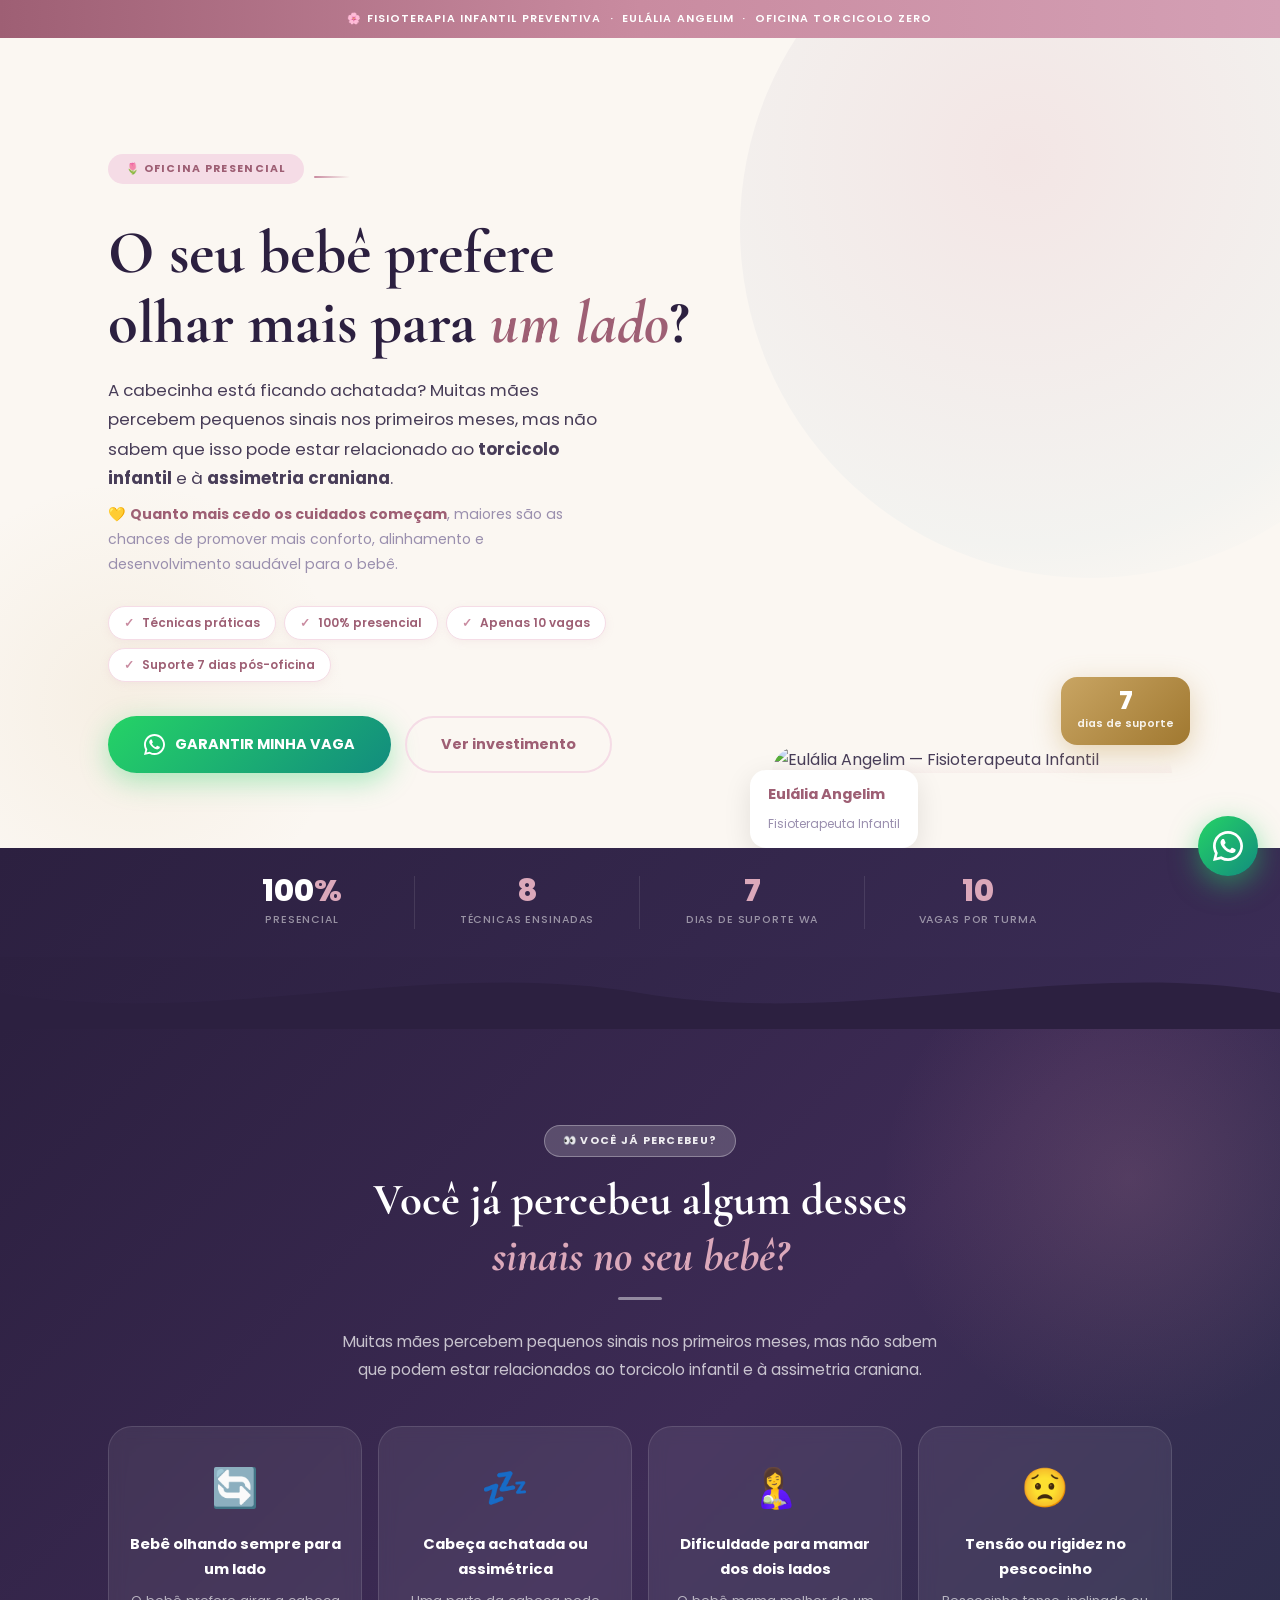
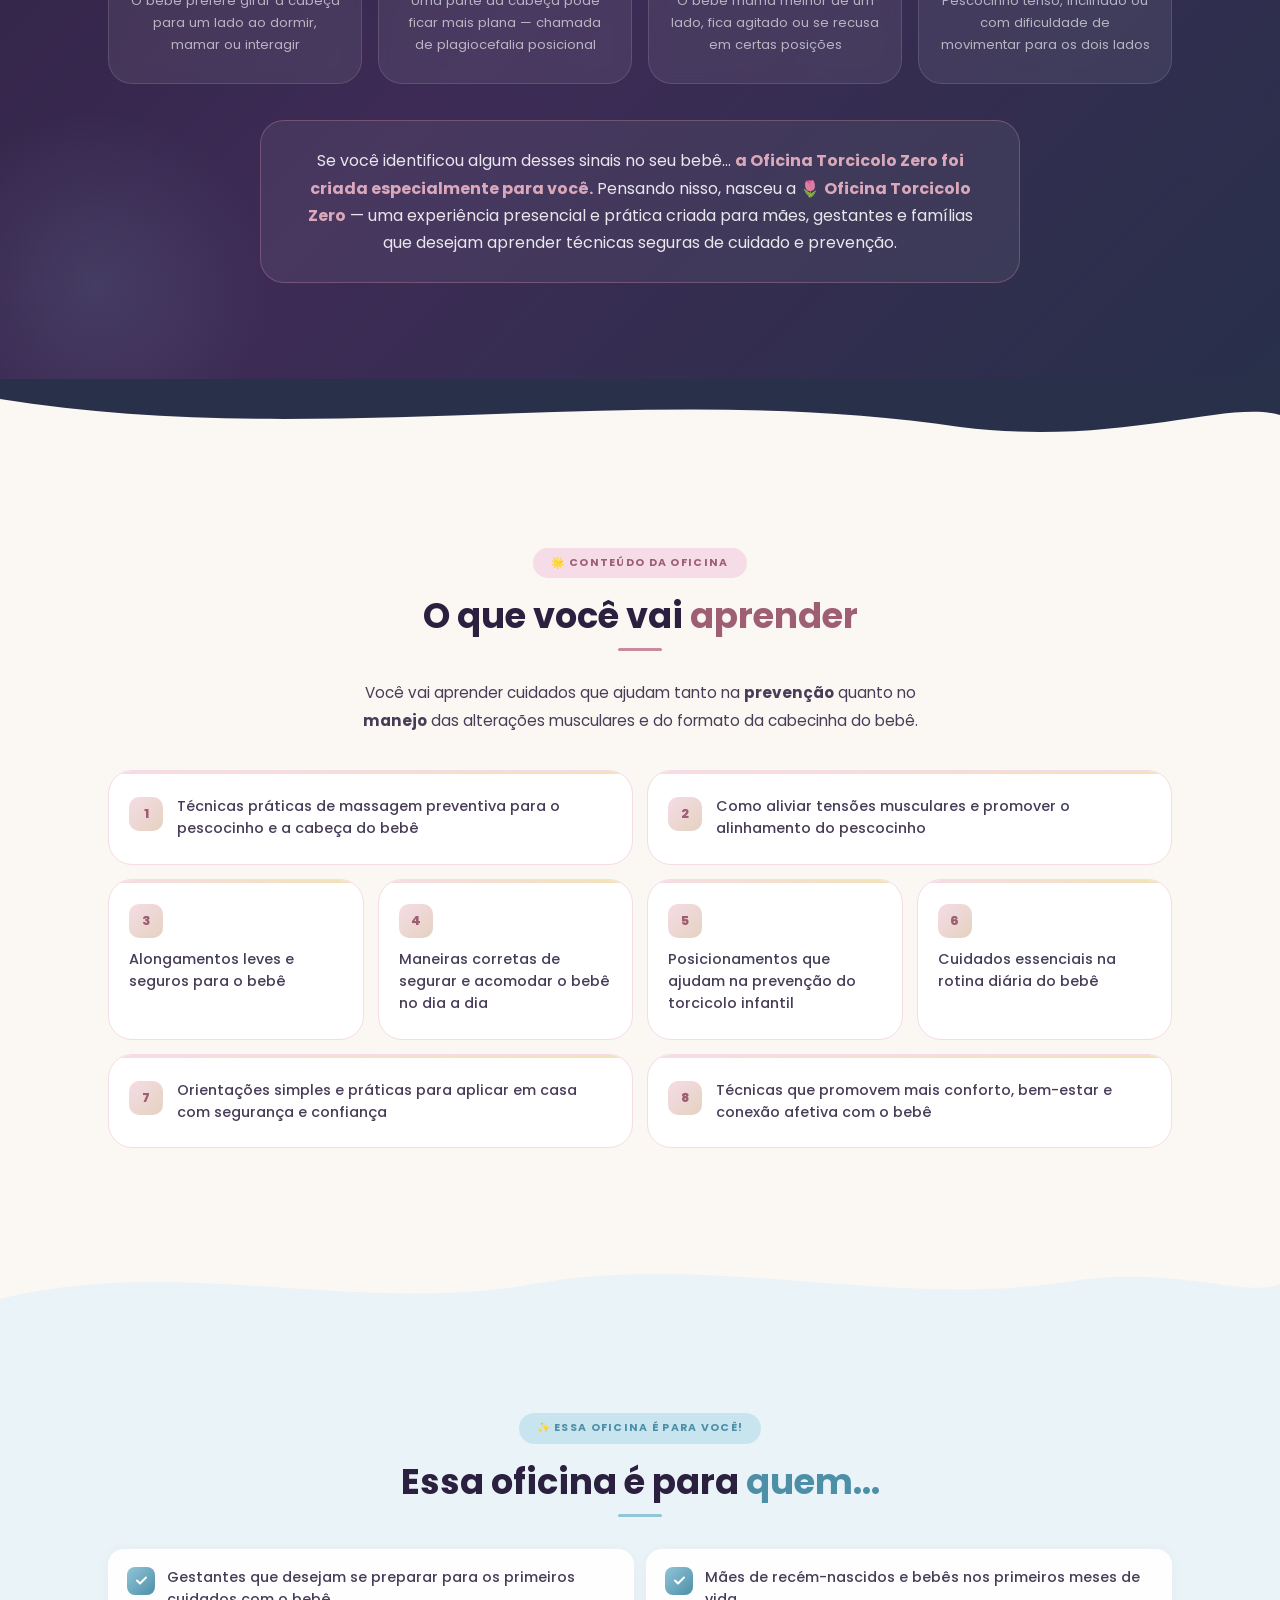
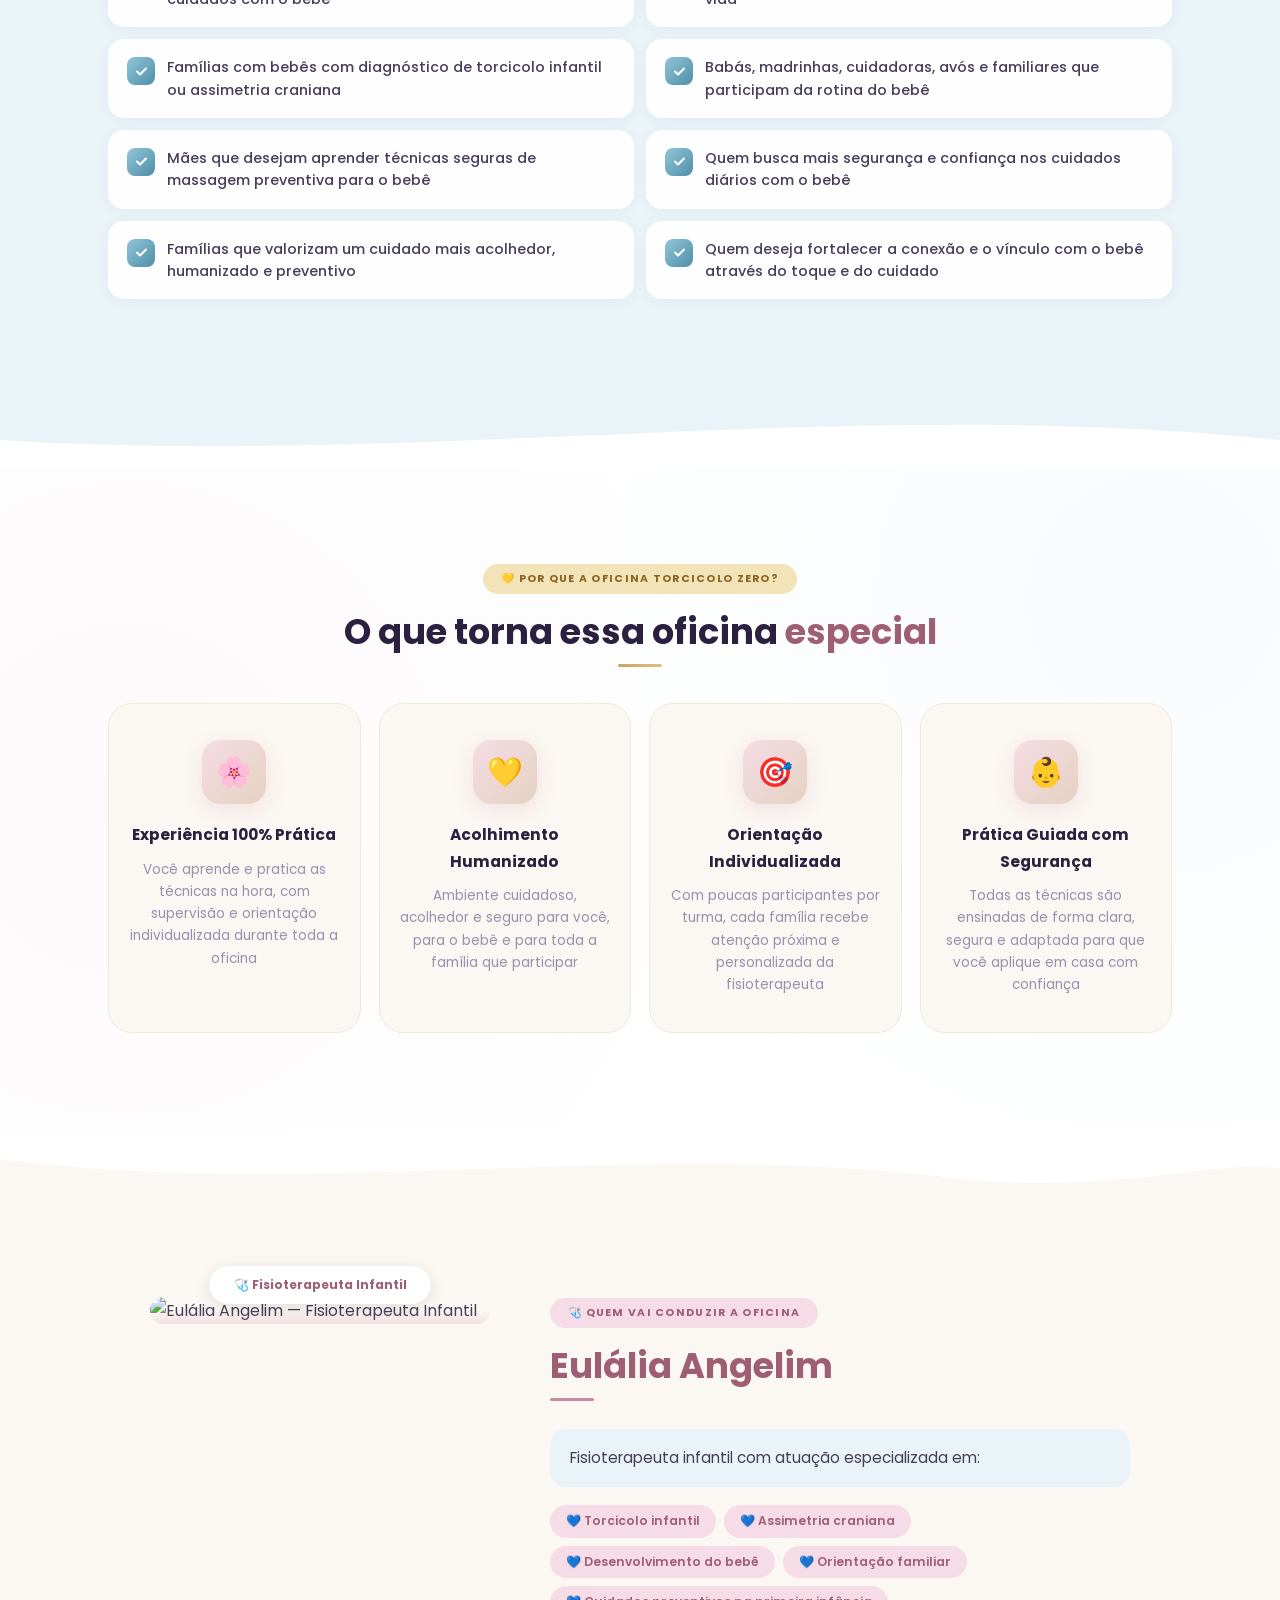
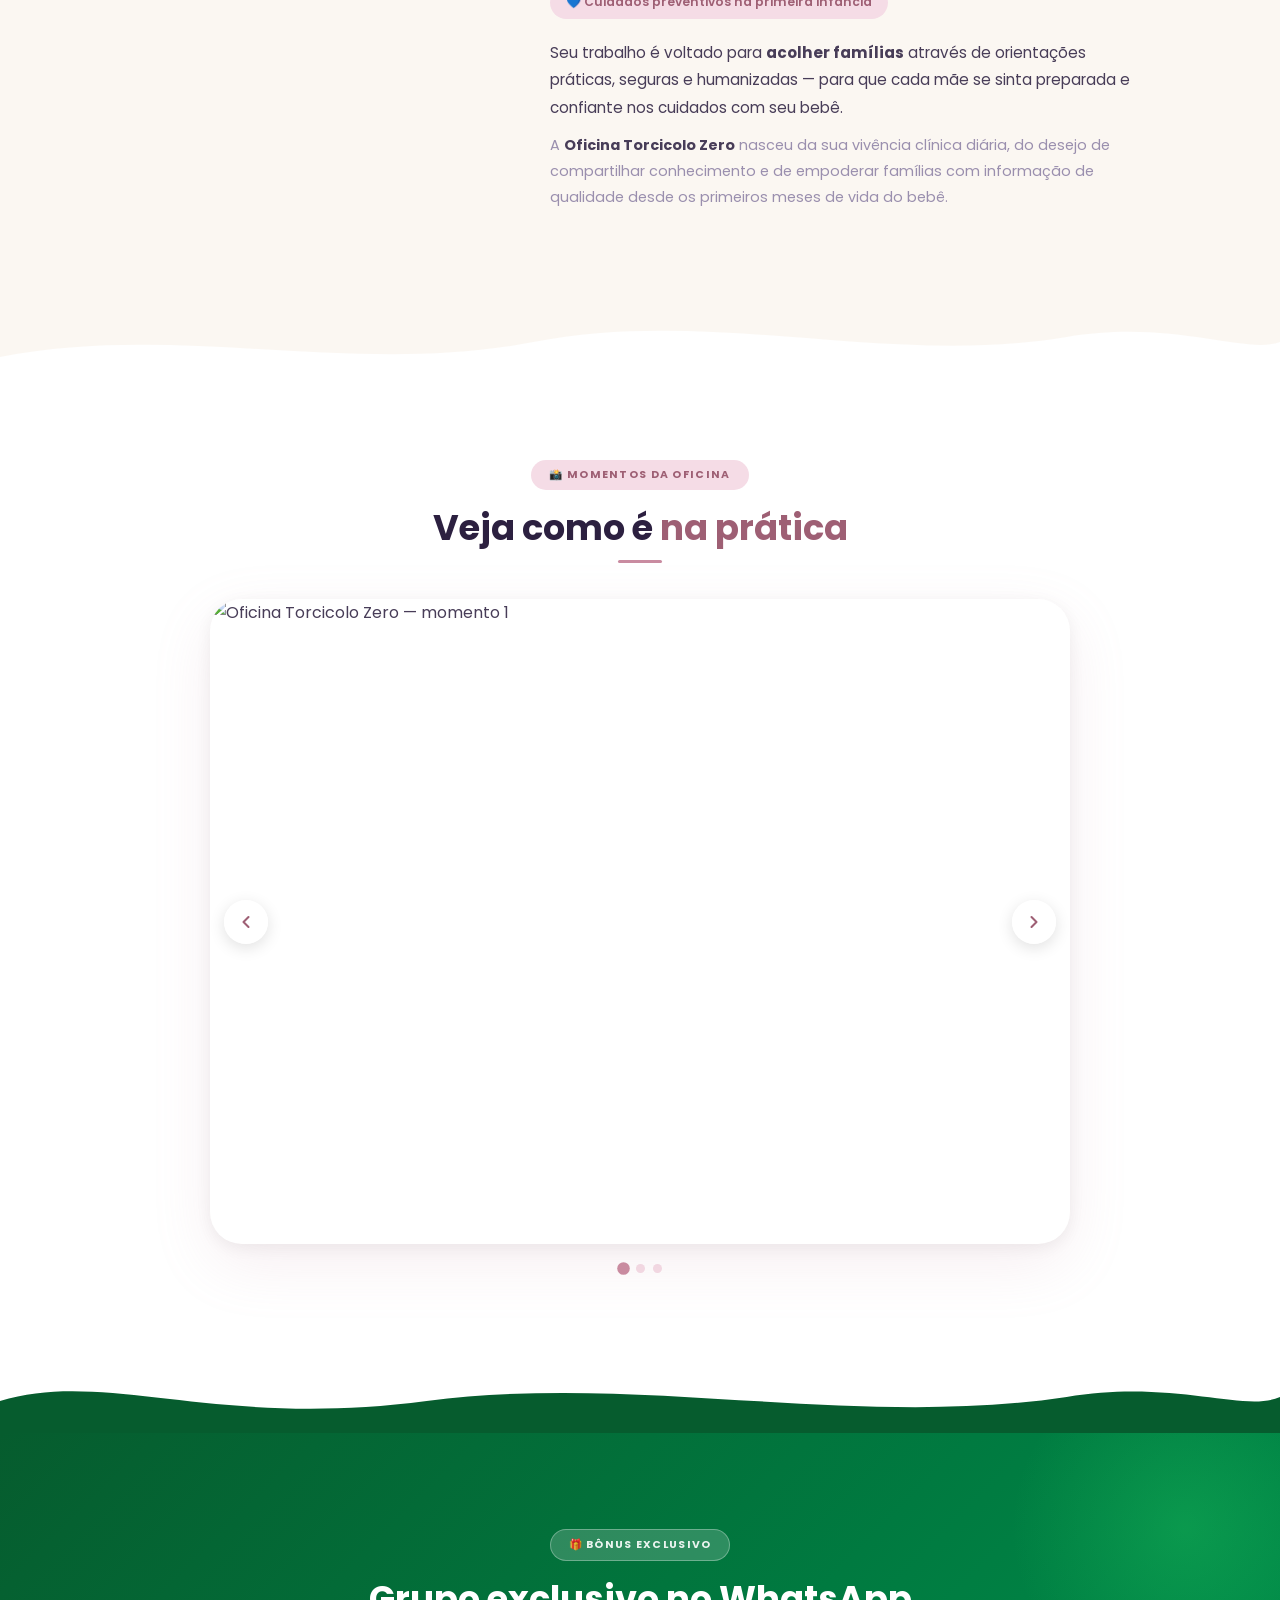
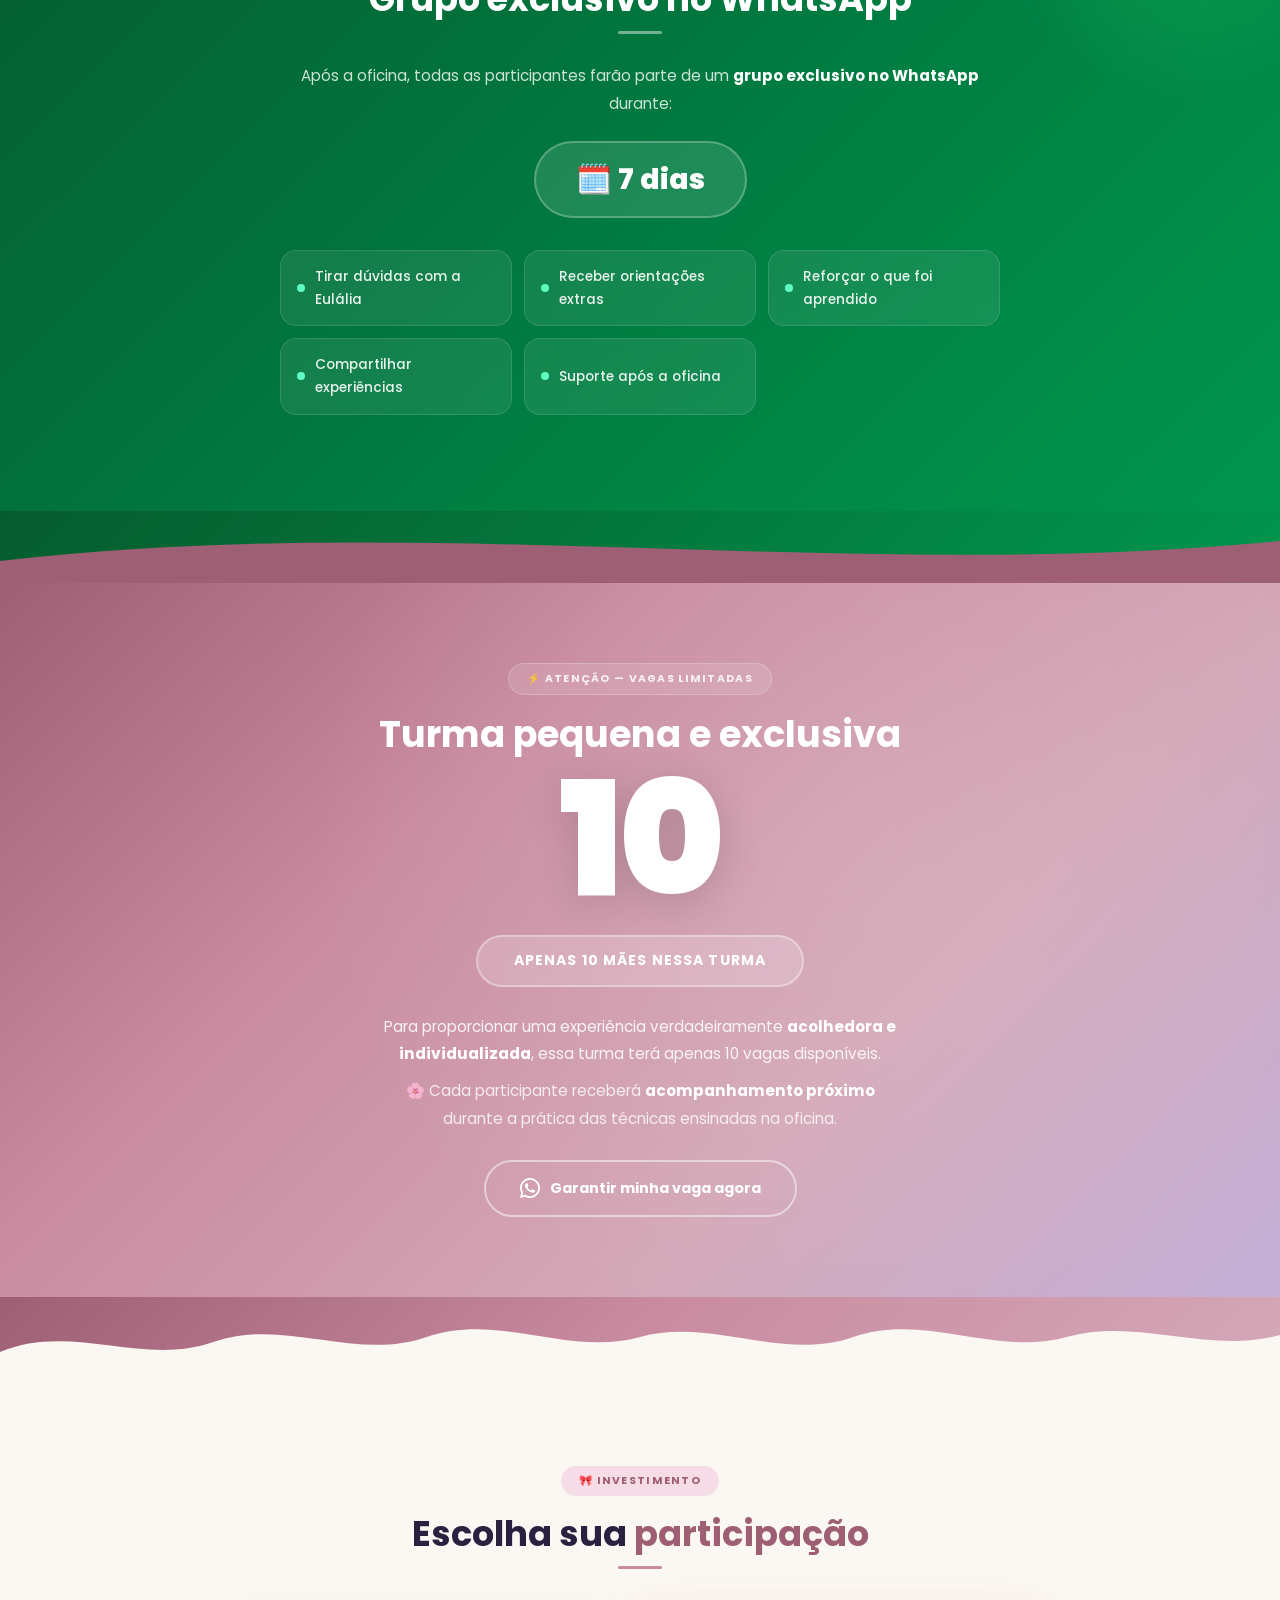
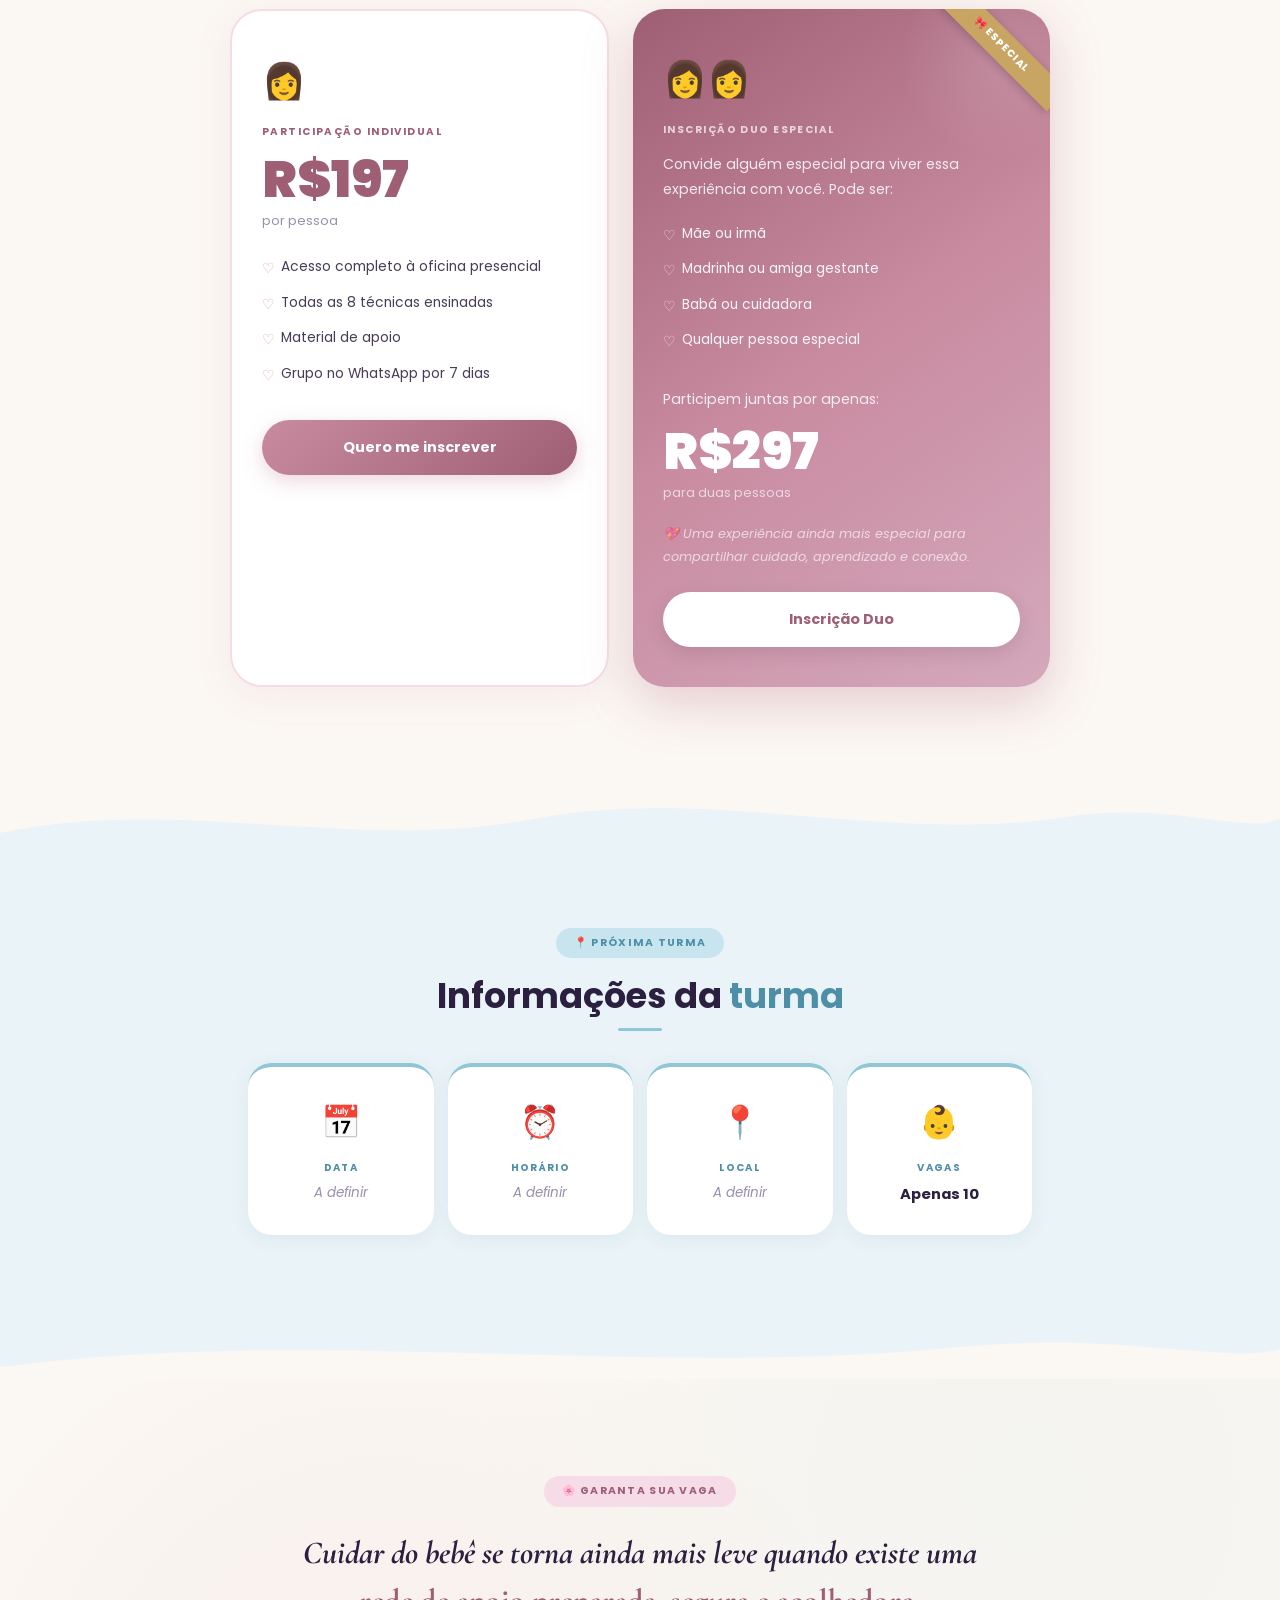
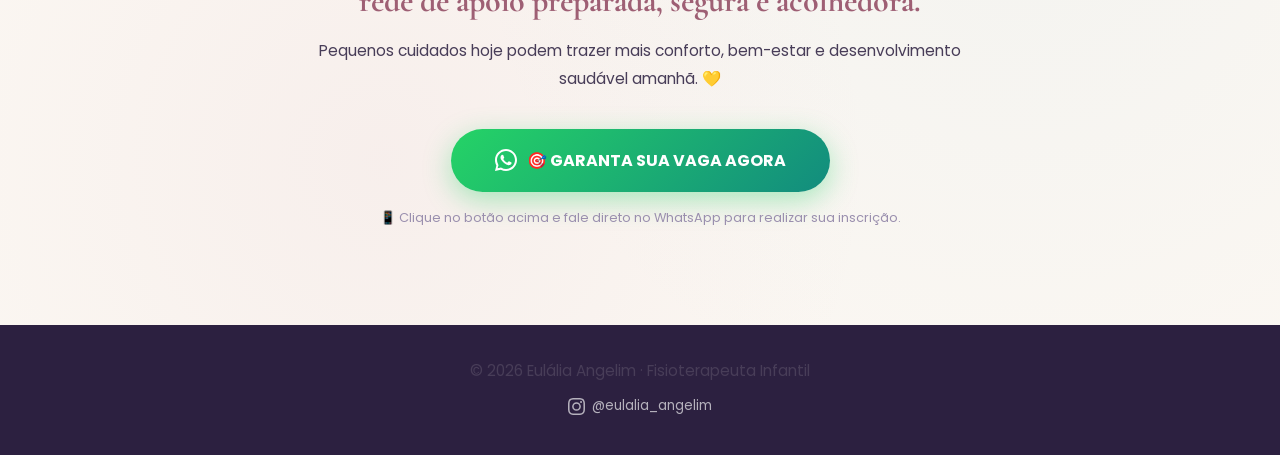
==== commit 3db64c67: "ok" ====
--- a/index.html
+++ b/index.html
@@ -4,810 +4,636 @@
   <meta charset="UTF-8" />
   <meta name="viewport" content="width=device-width, initial-scale=1.0, viewport-fit=cover" />
   <title>Oficina Torcicolo Zero | Eulália Angelim · Fisioterapeuta Infantil</title>
-  <meta name="description" content="Aprenda técnicas de massagem preventiva para proporcionar mais conforto, bem-estar e cuidado ao seu bebê." />
+  <meta name="description" content="Aprenda técnicas práticas e seguras para cuidar, prevenir e manejar o torcicolo infantil e a assimetria craniana do seu bebê. Oficina presencial com fisioterapeuta infantil." />
   <link rel="preconnect" href="https://fonts.googleapis.com" />
   <link rel="preconnect" href="https://fonts.gstatic.com" crossorigin />
-  <link href="https://fonts.googleapis.com/css2?family=Roboto:ital,wght@0,300;0,400;0,500;0,700;1,400&family=Roboto+Slab:wght@400;600;700;800&family=Borel&family=Montserrat:wght@400;500;600;700;800;900&display=swap" rel="stylesheet" />
+  <link href="https://fonts.googleapis.com/css2?family=Cormorant+Garamond:ital,wght@0,400;0,600;0,700;1,400;1,600;1,700&family=Poppins:ital,wght@0,300;0,400;0,500;0,600;0,700;0,800;1,400&display=swap" rel="stylesheet" />
   <style>
-  /* ╔══════════════════════════════════════╗
-     ║  RESET & TOKENS                      ║
-     ╚══════════════════════════════════════╝ */
+  /* ─── RESET ───────────────────────────── */
   *, *::before, *::after { box-sizing: border-box; margin: 0; padding: 0; }
   html { scroll-behavior: smooth; -webkit-text-size-adjust: 100%; }
-  body { font-family: 'Roboto', sans-serif; background: #fff; color: #2a2a3a; overflow-x: hidden; line-height: 1.7; }
+  body { font-family: 'Poppins', sans-serif; background: #FBF7F2; color: #483D58; overflow-x: hidden; line-height: 1.7; }
   img  { max-width: 100%; display: block; height: auto; }
   a    { text-decoration: none; color: inherit; }
   ul   { list-style: none; }
 
+  /* ─── DESIGN TOKENS ──────────────────── */
   :root {
-    --pink:       #FF0B8C;
-    --pink-d:     #C8006C;
-    --pink-m:     #FF5CB5;
-    --pink-l:     #FFD6EE;
-    --pink-bg:    #FFF0F9;
-    --blue:       #3FAAEE;
-    --blue-d:     #1780C8;
-    --blue-m:     #7ECAF7;
-    --blue-l:     #C4E8FF;
-    --blue-bg:    #EBF6FF;
-    --green:      #00B37A;
-    --wa:         #25D366;
-    --dark:       #0E0E1A;
-    --text:       #3a3a50;
-    --muted:      #7a7a90;
-    --white:      #ffffff;
-    --r-sm:       8px;
-    --r:          16px;
-    --r-lg:       24px;
-    --r-xl:       32px;
-  }
-
-  /* ╔══════════════════════════════════════╗
-     ║  LAYOUT HELPERS                      ║
-     ╚══════════════════════════════════════╝ */
-  .box    { width: 100%; max-width: 1100px; margin: 0 auto; padding: 0 24px; }
-  .box-sm { width: 100%; max-width:  800px; margin: 0 auto; padding: 0 24px; }
-  .s100 { padding: 100px 24px; }
-  .s80  { padding: 80px 24px; }
-  .s60  { padding: 60px 24px; }
-  .tc   { text-align: center; }
-
-  /* ╔══════════════════════════════════════╗
-     ║  TYPOGRAPHY                          ║
-     ╚══════════════════════════════════════╝ */
-  h1 { font-family: 'Borel', cursive;     font-size: clamp(2.4rem, 6.5vw, 4.2rem); line-height: 1.1; color: var(--dark); }
-  h2 { font-family: 'Roboto Slab', serif; font-size: clamp(1.6rem, 4vw, 2.4rem);   line-height: 1.2; color: var(--dark); }
-  h3 { font-family: 'Roboto Slab', serif; font-size: 1.1rem; font-weight: 700; color: var(--dark); }
-  p  { font-size: .97rem; color: var(--muted); line-height: 1.75; }
-
-  .gradient-text {
-    background: linear-gradient(120deg, var(--pink) 0%, #c600ff 50%, var(--blue) 100%);
-    -webkit-background-clip: text;
-    -webkit-text-fill-color: transparent;
-    background-clip: text;
-  }
-
-  /* ╔══════════════════════════════════════╗
-     ║  PILL / TAG                          ║
-     ╚══════════════════════════════════════╝ */
+    --rose:      #C98BA0;
+    --rose-d:    #9E5F74;
+    --rose-m:    #DBA8BA;
+    --rose-l:    #F5DCE6;
+    --rose-bg:   #FEF5F8;
+    --gold:      #C9A563;
+    --gold-l:    #F2E3B8;
+    --gold-bg:   #FBF5E0;
+    --beige:     #F2EAD8;
+    --nude:      #E5D2C0;
+    --blue:      #91C5D8;
+    --blue-d:    #4E8FA8;
+    --blue-l:    #C8E5EF;
+    --blue-bg:   #EAF3F7;
+    --cream:     #FBF7F2;
+    --dark:      #2C2040;
+    --text:      #483D58;
+    --muted:     #9A8FAE;
+    --white:     #FFFFFF;
+    --wa:        #25D366;
+    --r-sm:      8px;
+    --r:         16px;
+    --r-lg:      24px;
+    --r-xl:      32px;
+  }
+
+  /* ─── LAYOUT ─────────────────────────── */
+  .wrap    { width: 100%; max-width: 1120px; margin: 0 auto; padding: 0 28px; }
+  .wrap-sm { width: 100%; max-width: 840px;  margin: 0 auto; padding: 0 28px; }
+  .wrap-xs { width: 100%; max-width: 640px;  margin: 0 auto; padding: 0 28px; }
+  .sec     { padding: 96px 28px; }
+  .sec-md  { padding: 72px 28px; }
+  .tc      { text-align: center; }
+
+  /* ─── TYPOGRAPHY ─────────────────────── */
+  h1 {
+    font-family: 'Cormorant Garamond', serif;
+    font-size: clamp(2.4rem, 5.5vw, 3.8rem);
+    font-weight: 700; line-height: 1.15; color: var(--dark);
+  }
+  h2 {
+    font-family: 'Poppins', sans-serif;
+    font-size: clamp(1.5rem, 3.5vw, 2.2rem);
+    font-weight: 700; line-height: 1.25; color: var(--dark);
+  }
+  h3 { font-family: 'Poppins', sans-serif; font-size: 1rem; font-weight: 700; color: var(--dark); }
+  p  { font-size: .95rem; color: var(--text); line-height: 1.8; }
+
+  /* ─── TAG / PILL ─────────────────────── */
   .tag {
     display: inline-flex; align-items: center; gap: 6px;
-    font-family: 'Montserrat', sans-serif;
-    font-size: .68rem; font-weight: 800; letter-spacing: .14em; text-transform: uppercase;
-    border-radius: 100px; padding: 6px 18px; margin-bottom: 18px;
-  }
-  .tag-pink  { background: var(--pink-l); color: var(--pink-d); }
-  .tag-blue  { background: var(--blue-l); color: var(--blue-d); }
-  .tag-white { background: rgba(255,255,255,.18); color: #fff; border: 1px solid rgba(255,255,255,.35); }
-  .tag-dark  { background: rgba(255,255,255,.1);  color: rgba(255,255,255,.9); border: 1px solid rgba(255,255,255,.2); }
-
-  /* ╔══════════════════════════════════════╗
-     ║  DIVIDER                             ║
-     ╚══════════════════════════════════════╝ */
-  .bar { width: 48px; height: 4px; border-radius: 4px; background: var(--pink); margin: 10px 0 28px; }
-  .bar-blue   { background: var(--blue); }
-  .bar-grad   { background: linear-gradient(90deg, var(--pink), var(--blue)); }
-  .bar-center { margin-left: auto; margin-right: auto; }
-  .bar-white  { background: rgba(255,255,255,.5); }
-
-  /* ╔══════════════════════════════════════╗
-     ║  BUTTONS                             ║
-     ╚══════════════════════════════════════╝ */
+    font-family: 'Poppins', sans-serif;
+    font-size: .67rem; font-weight: 700; letter-spacing: .12em; text-transform: uppercase;
+    border-radius: 100px; padding: 6px 18px; margin-bottom: 16px;
+  }
+  .tag-rose  { background: var(--rose-l);  color: var(--rose-d); }
+  .tag-blue  { background: var(--blue-l);  color: var(--blue-d); }
+  .tag-gold  { background: var(--gold-l);  color: #8A6520; }
+  .tag-cream { background: rgba(255,255,255,.18); color: rgba(255,255,255,.9);  border: 1px solid rgba(255,255,255,.3); }
+  .tag-dark  { background: rgba(255,255,255,.12); color: rgba(255,255,255,.85); border: 1px solid rgba(255,255,255,.2); }
+
+  /* ─── DIVIDER ────────────────────────── */
+  .div-line { width: 44px; height: 3px; border-radius: 3px; background: var(--rose); margin: 10px 0 28px; }
+  .div-gold   { background: linear-gradient(90deg, var(--gold), #E0C080); }
+  .div-blue   { background: var(--blue); }
+  .div-center { margin-left: auto; margin-right: auto; }
+  .div-white  { background: rgba(255,255,255,.45); }
+
+  /* ─── BUTTONS ────────────────────────── */
   .btn {
     display: inline-flex; align-items: center; gap: 10px;
-    font-family: 'Montserrat', sans-serif; font-weight: 800; font-size: .95rem;
-    padding: 17px 38px; border-radius: 100px;
-    transition: transform .2s, box-shadow .2s; cursor: pointer; border: none;
+    font-family: 'Poppins', sans-serif; font-weight: 700; font-size: .9rem;
+    padding: 16px 36px; border-radius: 100px;
+    transition: transform .22s, box-shadow .22s; cursor: pointer; border: none;
   }
   .btn:hover { transform: translateY(-3px); }
 
   .btn-wa {
-    background: var(--wa); color: #fff;
-    box-shadow: 0 8px 30px rgba(37,211,102,.4);
-  }
-  .btn-wa:hover { box-shadow: 0 16px 40px rgba(37,211,102,.6); }
-
-  .btn-pink {
-    background: linear-gradient(135deg, var(--pink), var(--pink-d));
-    color: #fff;
-    box-shadow: 0 8px 30px rgba(255,11,140,.35);
-  }
-  .btn-pink:hover { box-shadow: 0 16px 40px rgba(255,11,140,.55); }
-
-  .btn-outline {
+    background: linear-gradient(135deg, #25D366, #128C7E);
+    color: #fff; box-shadow: 0 8px 28px rgba(37,211,102,.38);
+  }
+  .btn-wa:hover { box-shadow: 0 14px 36px rgba(37,211,102,.55); }
+
+  .btn-rose {
+    background: linear-gradient(135deg, var(--rose), var(--rose-d));
+    color: #fff; box-shadow: 0 8px 28px rgba(201,139,160,.38);
+  }
+  .btn-rose:hover { box-shadow: 0 14px 36px rgba(201,139,160,.55); }
+
+  .btn-outline-rose {
+    background: transparent; color: var(--rose-d);
+    border: 2px solid var(--rose-l); padding: 14px 34px;
+  }
+  .btn-outline-rose:hover { background: var(--rose-bg); }
+
+  .btn-outline-white {
     background: transparent; color: #fff;
-    border: 2px solid rgba(255,255,255,.6);
-    padding: 15px 36px;
-  }
-  .btn-outline:hover { background: rgba(255,255,255,.1); }
-
-  .btn-white { background: #fff; color: var(--pink); box-shadow: 0 8px 24px rgba(255,255,255,.2); }
-  .btn-white:hover { box-shadow: 0 14px 32px rgba(255,255,255,.35); }
-
-  /* ╔══════════════════════════════════════╗
-     ║  TOP BAR                             ║
-     ╚══════════════════════════════════════╝ */
+    border: 2px solid rgba(255,255,255,.5); padding: 14px 34px;
+  }
+  .btn-outline-white:hover { background: rgba(255,255,255,.1); }
+
+  /* ─── TOP BAR ────────────────────────── */
   .topbar {
-    background: linear-gradient(90deg, #8B0050 0%, var(--pink-d) 35%, var(--pink) 65%, #FF5CB5 100%);
+    background: linear-gradient(90deg, var(--rose-d), var(--rose), #D4A0B5);
     text-align: center; padding: 10px 20px;
-    font-family: 'Montserrat', sans-serif;
-    font-size: .73rem; font-weight: 700; letter-spacing: .12em; text-transform: uppercase; color: #fff;
-  }
-
-  /* ╔══════════════════════════════════════╗
-     ║  ① HERO                              ║
-     ╚══════════════════════════════════════╝ */
+    font-family: 'Poppins', sans-serif;
+    font-size: .68rem; font-weight: 600; letter-spacing: .1em; text-transform: uppercase; color: #fff;
+  }
+
+  /* ─── ① HERO ─────────────────────────── */
   .hero {
     position: relative; overflow: hidden;
-    background: var(--white);
-    min-height: 92vh;
+    background: var(--cream); min-height: 90vh;
     display: flex; align-items: center;
   }
-  /* blob decorativos */
-  .hero::before {
-    content: '';
-    position: absolute; top: -120px; right: -120px;
-    width: 650px; height: 650px; border-radius: 50%;
-    background: radial-gradient(circle at 40% 40%, rgba(255,11,140,.18) 0%, rgba(63,170,238,.12) 60%, transparent 80%);
+  .hero-blob1 {
+    position: absolute; top: -160px; right: -160px;
+    width: 700px; height: 700px; border-radius: 50%;
+    background: radial-gradient(circle at 40% 40%, rgba(201,139,160,.16) 0%, rgba(174,207,223,.1) 65%, transparent 80%);
     pointer-events: none;
   }
-  .hero::after {
-    content: '';
-    position: absolute; bottom: -80px; left: -80px;
-    width: 400px; height: 400px; border-radius: 50%;
-    background: radial-gradient(circle, rgba(63,170,238,.12) 0%, transparent 70%);
-    pointer-events: none;
-  }
-  .hero-pattern {
-    position: absolute; inset: 0;
-    background-image: url('wp-content/uploads/2026/02/FUNDO.png');
-    background-size: 280px; opacity: .04;
+  .hero-blob2 {
+    position: absolute; bottom: -80px; left: -100px;
+    width: 450px; height: 450px; border-radius: 50%;
+    background: radial-gradient(circle, rgba(201,165,99,.1) 0%, transparent 70%);
     pointer-events: none;
   }
   .hero-inner {
     position: relative; z-index: 2;
-    max-width: 1100px; margin: 0 auto;
-    display: grid; grid-template-columns: 1fr 420px;
-    align-items: center; gap: 48px;
-    padding: 80px 24px 0;
-    width: 100%;
-  }
-
-  /* texto hero */
-  .hero-eyebrow { display: flex; align-items: center; gap: 12px; margin-bottom: 20px; }
-  .hero-eyebrow-line { flex: 1; height: 2px; max-width: 40px; background: linear-gradient(90deg, var(--pink), transparent); border-radius: 2px; }
-
-  .hero h1 { margin-bottom: 20px; }
-  .hero h1 em { font-style: normal; color: var(--pink); position: relative; }
-  .hero h1 em::after {
-    content: '';
-    position: absolute; left: 0; bottom: 2px;
-    width: 100%; height: 6px;
-    background: linear-gradient(90deg, var(--pink-l), var(--blue-l));
-    border-radius: 3px; z-index: -1;
-  }
-
-  .hero-desc { font-size: 1.05rem; color: var(--text); max-width: 480px; margin-bottom: 10px; line-height: 1.7; }
-  .hero-note { font-size: .88rem; color: var(--muted); margin-bottom: 32px; }
-
-  .hero-chips { display: flex; flex-wrap: wrap; gap: 9px; margin-bottom: 36px; }
+    max-width: 1120px; margin: 0 auto; width: 100%;
+    display: grid; grid-template-columns: 1fr 400px;
+    align-items: center; gap: 56px;
+    padding: 80px 28px 40px;
+  }
+  .hero-eyebrow { display: flex; align-items: center; gap: 10px; margin-bottom: 18px; }
+  .hero-eye-line { flex: 1; max-width: 36px; height: 2px; background: linear-gradient(90deg, var(--rose), transparent); border-radius: 2px; }
+  .hero h1 { margin-bottom: 18px; }
+  .hero h1 em { font-style: italic; color: var(--rose-d); }
+  .hero-lead { font-size: 1.05rem; color: var(--text); max-width: 500px; margin-bottom: 8px; line-height: 1.75; }
+  .hero-sub  { font-size: .88rem; color: var(--muted); margin-bottom: 28px; max-width: 460px; }
+  .hero-sub strong { color: var(--rose-d); }
+  .chips { display: flex; flex-wrap: wrap; gap: 8px; margin-bottom: 34px; }
   .chip {
-    display: flex; align-items: center; gap: 7px;
-    background: #fff; border: 1.5px solid var(--pink-l);
-    border-radius: 100px; padding: 7px 16px;
-    font-family: 'Montserrat', sans-serif; font-size: .78rem; font-weight: 700; color: var(--pink-d);
-    box-shadow: 0 2px 10px rgba(255,11,140,.08);
-  }
-  .chip::before { content: '✓'; color: var(--pink); font-size: .8rem; font-weight: 900; }
-
-  .hero-cta-group { display: flex; align-items: center; gap: 16px; flex-wrap: wrap; }
-
-  /* imagem hero */
+    display: flex; align-items: center; gap: 6px;
+    background: #fff; border: 1.5px solid var(--rose-l);
+    border-radius: 100px; padding: 6px 15px;
+    font-family: 'Poppins', sans-serif; font-size: .75rem; font-weight: 600; color: var(--rose-d);
+    box-shadow: 0 2px 10px rgba(201,139,160,.1);
+  }
+  .chip::before { content: '✓'; color: var(--rose); font-weight: 800; margin-right: 2px; }
+  .hero-ctas { display: flex; align-items: center; gap: 14px; flex-wrap: wrap; }
   .hero-img-col { position: relative; align-self: flex-end; }
-  .hero-img-frame {
-    position: relative; border-radius: var(--r-xl) var(--r-xl) 0 0; overflow: hidden;
-  }
-  .hero-img-frame img {
-    width: 100%; display: block;
-    filter: drop-shadow(0 20px 48px rgba(255,11,140,.2));
-  }
-  .hero-img-frame::before {
+  .hero-img-wrap { position: relative; border-radius: var(--r-xl) var(--r-xl) 0 0; overflow: hidden; }
+  .hero-img-wrap img { width: 100%; display: block; }
+  .hero-img-wrap::after {
     content: '';
     position: absolute; inset: 0;
-    background: linear-gradient(180deg, transparent 60%, rgba(255,11,140,.05) 100%);
-    z-index: 1;
-  }
-
-  .badge-float {
+    background: linear-gradient(180deg, transparent 55%, rgba(201,139,160,.08) 100%);
+  }
+  .hero-badge {
     position: absolute; background: #fff;
-    border-radius: var(--r); padding: 14px 18px;
-    box-shadow: 0 8px 32px rgba(0,0,0,.14);
-    z-index: 3;
-  }
-  .badge-float strong {
-    font-family: 'Roboto Slab', serif; font-size: 1rem; color: var(--pink); display: block; margin-bottom: 2px;
-  }
-  .badge-float span { font-size: .78rem; color: var(--muted); }
-  .badge-main { top: 28px; left: -22px; }
-
-  .badge-stat {
-    position: absolute; bottom: 32px; right: -18px;
-    background: linear-gradient(135deg, var(--pink), var(--pink-m));
+    border-radius: var(--r); padding: 12px 18px;
+    box-shadow: 0 8px 28px rgba(0,0,0,.1); z-index: 3;
+  }
+  .hero-badge strong { font-size: .92rem; font-weight: 700; color: var(--rose-d); display: block; margin-bottom: 2px; }
+  .hero-badge span   { font-size: .75rem; color: var(--muted); }
+  .hero-badge-name   { top: 24px; left: -22px; }
+  .hero-badge-stat {
+    position: absolute; bottom: 28px; right: -18px;
+    background: linear-gradient(135deg, var(--gold), #A07830);
     color: #fff; border-radius: var(--r);
-    padding: 12px 18px; text-align: center;
-    box-shadow: 0 8px 28px rgba(255,11,140,.35);
-  }
-  .badge-stat .num { font-family: 'Roboto Slab', serif; font-size: 1.5rem; font-weight: 800; line-height: 1; }
-  .badge-stat .lbl { font-size: .72rem; font-weight: 600; opacity: .9; margin-top: 2px; }
-
-  /* ╔══════════════════════════════════════╗
-     ║  STATS STRIP                         ║
-     ╚══════════════════════════════════════╝ */
-  .stats-strip {
-    background: linear-gradient(135deg, var(--dark) 0%, #1e1e38 100%);
-    padding: 32px 24px;
-  }
-  .stats-inner {
+    padding: 12px 16px; text-align: center; z-index: 3;
+    box-shadow: 0 8px 28px rgba(201,165,99,.45);
+  }
+  .hero-badge-stat .num { font-size: 1.5rem; font-weight: 800; line-height: 1; }
+  .hero-badge-stat .lbl { font-size: .67rem; font-weight: 600; opacity: .9; margin-top: 2px; }
+
+  /* ─── STRIP ──────────────────────────── */
+  .strip { background: linear-gradient(135deg, var(--dark), #3A2C55); padding: 28px 24px; }
+  .strip-inner {
     max-width: 900px; margin: 0 auto;
     display: grid; grid-template-columns: repeat(4, 1fr);
-    gap: 0; divide-color: rgba(255,255,255,.1);
-  }
-  .stat-item {
-    text-align: center; padding: 0 20px;
-    border-right: 1px solid rgba(255,255,255,.1);
-  }
-  .stat-item:last-child { border-right: none; }
-  .stat-val {
-    font-family: 'Borel', cursive; font-size: 2.2rem; color: #fff; line-height: 1;
-  }
-  .stat-val em { font-style: normal; color: var(--pink-m); }
-  .stat-lbl { font-family: 'Montserrat', sans-serif; font-size: .72rem; font-weight: 600; color: rgba(255,255,255,.55); letter-spacing: .08em; margin-top: 4px; text-transform: uppercase; }
-
-  /* ╔══════════════════════════════════════╗
-     ║  ② SOBRE                             ║
-     ╚══════════════════════════════════════╝ */
-  .sobre-bg { background: var(--blue-bg); position: relative; overflow: hidden; }
-  .sobre-bg::before {
-    content: '';
-    position: absolute; top: -60px; right: -60px;
-    width: 300px; height: 300px; border-radius: 50%;
-    background: radial-gradient(circle, rgba(63,170,238,.15) 0%, transparent 70%);
-  }
-  .sobre-content { position: relative; z-index: 1; max-width: 760px; margin: 0 auto; text-align: center; }
-  .sobre-content h2 { margin-bottom: 8px; }
-  .sobre-content p  { font-size: 1rem; color: var(--text); max-width: 640px; margin: 0 auto 14px; }
-
-  .sobre-highlight {
-    margin-top: 32px;
-    background: #fff; border-radius: var(--r-lg);
-    padding: 28px 32px;
-    border-left: 5px solid var(--blue);
-    box-shadow: 0 4px 24px rgba(63,170,238,.12);
-    text-align: left; display: flex; align-items: center; gap: 16px;
-  }
-  .sobre-highlight .hl-icon { font-size: 2rem; flex-shrink: 0; }
-  .sobre-highlight p { margin: 0; font-size: 1rem; color: var(--text); }
-
-  /* ╔══════════════════════════════════════╗
-     ║  ③ O QUE VAI APRENDER               ║
-     ╚══════════════════════════════════════╝ */
-  .learn-bg { background: #fff; }
-  .bento {
-    display: grid;
-    grid-template-columns: repeat(4, 1fr);
-    grid-template-rows: auto auto;
+  }
+  .strip-item { text-align: center; padding: 0 16px; border-right: 1px solid rgba(255,255,255,.1); }
+  .strip-item:last-child { border-right: none; }
+  .strip-val  { font-family: 'Poppins', sans-serif; font-size: 1.9rem; font-weight: 800; color: #fff; line-height: 1; }
+  .strip-val em { font-style: normal; color: var(--rose-m); }
+  .strip-lbl  { font-size: .67rem; font-weight: 500; letter-spacing: .08em; text-transform: uppercase; color: rgba(255,255,255,.5); margin-top: 4px; }
+
+  /* ─── WAVE ───────────────────────────── */
+  .wave { display: block; line-height: 0; overflow: hidden; }
+  .wave svg { display: block; width: 100%; min-width: 320px; height: 72px; }
+  .wave-sm svg { height: 48px; }
+  @media (max-width: 600px) { .wave svg { height: 46px; } .wave-sm svg { height: 30px; } }
+
+  /* ─── ② DOR ──────────────────────────── */
+  .dor-bg {
+    background: linear-gradient(135deg, #2C2040, #3D2B55, #28304A);
+    position: relative; overflow: hidden;
+  }
+  .dor-bg::before {
+    content: ''; position: absolute; top: -100px; right: -100px;
+    width: 500px; height: 500px; border-radius: 50%;
+    background: radial-gradient(circle, rgba(201,139,160,.18) 0%, transparent 70%);
+  }
+  .dor-bg::after {
+    content: ''; position: absolute; bottom: -80px; left: -80px;
+    width: 350px; height: 350px; border-radius: 50%;
+    background: radial-gradient(circle, rgba(145,197,216,.12) 0%, transparent 70%);
+  }
+  .dor-inner { position: relative; z-index: 1; }
+  .dor-headline {
+    font-family: 'Cormorant Garamond', serif;
+    font-size: clamp(1.7rem, 4vw, 2.8rem);
+    font-weight: 700; color: #fff; line-height: 1.25; margin-bottom: 10px;
+  }
+  .dor-headline em { font-style: italic; color: var(--rose-m); }
+  .dor-sub { font-size: .97rem; color: rgba(255,255,255,.72); max-width: 620px; }
+  .dor-grid {
+    display: grid; grid-template-columns: repeat(4, 1fr);
+    gap: 16px; margin: 42px 0 36px;
+  }
+  .dor-card {
+    background: rgba(255,255,255,.07);
+    border: 1px solid rgba(255,255,255,.12);
+    border-radius: var(--r-lg); padding: 28px 20px; text-align: center;
+    backdrop-filter: blur(8px);
+    transition: transform .2s, background .2s;
+  }
+  .dor-card:hover { transform: translateY(-4px); background: rgba(255,255,255,.1); }
+  .dor-card-ico { font-size: 2.4rem; margin-bottom: 12px; display: block; }
+  .dor-card h3  { font-size: .92rem; font-weight: 700; color: #fff; margin-bottom: 8px; }
+  .dor-card p   { font-size: .82rem; color: rgba(255,255,255,.62); line-height: 1.65; }
+  .dor-msg {
+    background: rgba(255,255,255,.06);
+    border: 1px solid rgba(201,139,160,.35);
+    border-radius: var(--r-lg); padding: 26px 32px;
+    text-align: center; max-width: 760px; margin: 0 auto;
+  }
+  .dor-msg p { font-size: 1rem; color: rgba(255,255,255,.88); line-height: 1.7; }
+  .dor-msg strong { color: var(--rose-m); }
+
+  /* ─── ③ O QUE VAI APRENDER ──────────── */
+  .learn-bg { background: var(--cream); }
+  .learn-grid {
+    display: grid; grid-template-columns: repeat(4, 1fr);
     gap: 14px; margin-top: 36px;
   }
-  .bento-item {
-    background: var(--pink-bg);
-    border-radius: var(--r-lg); padding: 24px 22px;
-    display: flex; flex-direction: column; gap: 12px;
-    border: 1.5px solid rgba(255,11,140,.08);
-    transition: transform .25s, box-shadow .25s;
-  }
-  .bento-item:hover { transform: translateY(-4px); box-shadow: 0 12px 32px rgba(255,11,140,.1); }
-  .bento-num {
-    width: 36px; height: 36px; border-radius: 10px;
-    background: var(--pink); color: #fff;
-    font-family: 'Montserrat', sans-serif; font-size: .82rem; font-weight: 900;
-    display: flex; align-items: center; justify-content: center;
-    flex-shrink: 0;
-  }
-  .bento-item span { font-size: .92rem; color: var(--text); font-weight: 500; line-height: 1.5; }
-  /* itens de destaque (span 2 colunas) */
-  .bento-item.wide { grid-column: span 2; flex-direction: row; align-items: flex-start; }
-  .bento-item.wide .bento-num { margin-top: 2px; }
-
-  /* ╔══════════════════════════════════════╗
-     ║  ④ PARA QUEM É                       ║
-     ╚══════════════════════════════════════╝ */
-  .audience-bg {
-    position: relative;
-    background-color: #fff;
-    background-image: url('wp-content/uploads/2026/02/FUNDO.png');
-    background-size: 280px; overflow: hidden;
-  }
-  .audience-bg::before {
-    content: '';
-    position: absolute; inset: 0;
-    background: linear-gradient(135deg, rgba(235,246,255,.97) 0%, rgba(255,240,249,.96) 100%);
-  }
-  .audience-inner { position: relative; z-index: 1; }
-  .audience-grid {
+  .learn-card {
+    background: #fff; border: 1.5px solid var(--rose-l);
+    border-radius: var(--r-lg); padding: 24px 20px;
+    display: flex; flex-direction: column; gap: 10px;
+    position: relative; overflow: hidden;
+    transition: transform .22s, box-shadow .22s;
+  }
+  .learn-card::before {
+    content: ''; position: absolute; top: 0; left: 0; right: 0; height: 3px;
+    background: linear-gradient(90deg, var(--rose-l), var(--gold-l));
+  }
+  .learn-card:hover { transform: translateY(-4px); box-shadow: 0 14px 32px rgba(201,139,160,.13); }
+  .learn-card.wide { grid-column: span 2; flex-direction: row; align-items: flex-start; gap: 14px; }
+  .learn-card.wide .learn-num { flex-shrink: 0; margin-top: 2px; }
+  .learn-num {
+    width: 34px; height: 34px; border-radius: 10px;
+    background: linear-gradient(135deg, var(--rose-l), var(--nude));
+    color: var(--rose-d); font-size: .8rem; font-weight: 800;
+    display: flex; align-items: center; justify-content: center; flex-shrink: 0;
+  }
+  .learn-card span { font-size: .9rem; color: var(--text); font-weight: 500; line-height: 1.55; }
+
+  /* ─── ④ PARA QUEM É ──────────────────── */
+  .pq-bg { background: var(--blue-bg); position: relative; overflow: hidden; }
+  .pq-grid {
     display: grid; grid-template-columns: repeat(2, 1fr);
     gap: 12px; margin-top: 32px;
   }
-  .aud-item {
-    display: flex; align-items: flex-start; gap: 14px;
-    background: rgba(255,255,255,.85);
-    backdrop-filter: blur(8px);
-    border: 1px solid rgba(255,255,255,.9);
-    border-radius: var(--r); padding: 16px 20px;
-    box-shadow: 0 2px 12px rgba(63,170,238,.08);
-    transition: transform .2s, box-shadow .2s;
-  }
-  .aud-item:hover { transform: translateY(-2px); box-shadow: 0 8px 24px rgba(63,170,238,.14); }
-  .aud-icon {
-    width: 32px; height: 32px; flex-shrink: 0; border-radius: var(--r-sm);
+  .pq-item {
+    display: flex; align-items: flex-start; gap: 12px;
+    background: rgba(255,255,255,.92); border: 1px solid rgba(255,255,255,.95);
+    border-radius: var(--r); padding: 16px 18px;
+    box-shadow: 0 2px 12px rgba(78,143,168,.06);
+    transition: transform .2s;
+  }
+  .pq-item:hover { transform: translateY(-2px); box-shadow: 0 8px 24px rgba(78,143,168,.12); }
+  .pq-check {
+    width: 28px; height: 28px; flex-shrink: 0; border-radius: 8px;
     background: linear-gradient(135deg, var(--blue), var(--blue-d));
+    display: flex; align-items: center; justify-content: center; margin-top: 1px;
+  }
+  .pq-check svg { width: 13px; height: 13px; }
+  .pq-item span { font-size: .9rem; color: var(--text); font-weight: 500; line-height: 1.55; }
+
+  /* ─── ⑤ DIFERENCIAIS ─────────────────── */
+  .diff-bg { background: #fff; position: relative; overflow: hidden; }
+  .diff-bg::before {
+    content: ''; position: absolute; inset: 0;
+    background:
+      radial-gradient(circle at 10% 50%, rgba(201,139,160,.05) 0%, transparent 50%),
+      radial-gradient(circle at 90% 20%, rgba(145,197,216,.06) 0%, transparent 50%);
+  }
+  .diff-inner { position: relative; z-index: 1; }
+  .diff-grid {
+    display: grid; grid-template-columns: repeat(4, 1fr);
+    gap: 18px; margin-top: 36px;
+  }
+  .diff-card {
+    text-align: center; padding: 36px 20px;
+    border-radius: var(--r-lg); background: var(--cream);
+    border: 1.5px solid var(--beige);
+    transition: transform .22s, box-shadow .22s;
+  }
+  .diff-card:hover { transform: translateY(-5px); box-shadow: 0 16px 40px rgba(201,139,160,.12); }
+  .diff-ico {
+    width: 64px; height: 64px; border-radius: 18px;
+    background: linear-gradient(135deg, var(--rose-l), var(--nude));
     display: flex; align-items: center; justify-content: center;
-    margin-top: 1px;
-  }
-  .aud-icon svg { width: 15px; height: 15px; }
-  .aud-item span { font-size: .92rem; color: var(--text); font-weight: 500; line-height: 1.5; }
-
-  /* ╔══════════════════════════════════════╗
-     ║  ⑤ CONDUTORA                         ║
-     ╚══════════════════════════════════════╝ */
-  .bio-bg { background: #fff; }
+    font-size: 1.8rem; margin: 0 auto 18px;
+    box-shadow: 0 6px 20px rgba(201,139,160,.18);
+  }
+  .diff-card h3 { font-size: .97rem; margin-bottom: 10px; }
+  .diff-card p  { font-size: .84rem; color: var(--muted); line-height: 1.65; }
+
+  /* ─── ⑥ BIO / SOBRE ──────────────────── */
+  .bio-bg { background: var(--cream); }
   .bio-layout {
     display: grid; grid-template-columns: 340px 1fr;
     align-items: start; gap: 60px;
-    max-width: 960px; margin: 0 auto;
-  }
-
-  /* imagem */
+    max-width: 980px; margin: 0 auto;
+  }
   .bio-visual { position: relative; }
-  .bio-img-card {
-    border-radius: var(--r-xl); overflow: hidden; position: relative;
-  }
-  .bio-img-card img { width: 100%; display: block; }
-  .bio-img-card::before {
-    content: '';
-    position: absolute; inset: 0;
-    background: linear-gradient(to top, rgba(255,11,140,.18) 0%, transparent 50%);
-    z-index: 1;
-  }
-  .bio-accent {
-    position: absolute; top: -12px; left: -12px; right: -12px; bottom: -12px;
-    border-radius: calc(var(--r-xl) + 12px);
-    background: transparent;
-    z-index: -1;
-  }
-  .bio-tag {
+  .bio-img-frame { border-radius: var(--r-xl); overflow: hidden; position: relative; }
+  .bio-img-frame img { width: 100%; display: block; }
+  .bio-img-frame::after {
+    content: ''; position: absolute; inset: 0;
+    background: linear-gradient(to top, rgba(201,139,160,.2) 0%, transparent 50%);
+  }
+  .bio-name-tag {
     position: absolute; bottom: 20px; left: 50%; transform: translateX(-50%);
     background: #fff; border-radius: 100px; padding: 9px 24px;
-    font-family: 'Montserrat', sans-serif; font-size: .76rem; font-weight: 800;
-    color: var(--pink-d); white-space: nowrap; z-index: 2;
+    font-size: .75rem; font-weight: 700; color: var(--rose-d); white-space: nowrap; z-index: 2;
+    box-shadow: 0 4px 16px rgba(0,0,0,.1);
+  }
+  .bio-intro {
+    background: var(--blue-bg); border-radius: var(--r);
+    padding: 16px 20px; margin: 18px 0; font-size: .95rem; color: var(--text);
+  }
+  .bio-tags { display: flex; flex-wrap: wrap; gap: 8px; margin-top: 18px; }
+  .bio-tag-item {
+    background: var(--rose-l); color: var(--rose-d);
+    border-radius: 100px; padding: 6px 16px;
+    font-size: .76rem; font-weight: 600;
+  }
+  .bio-content > p { color: var(--text); }
+
+  /* ─── CAROUSEL / GALERIA ─────────────── */
+  .gallery-bg { background: #fff; padding: 80px 28px 88px; }
+  .car-wrap {
+    position: relative; max-width: 860px; margin: 36px auto 0;
+    border-radius: var(--r-xl); overflow: hidden;
+    box-shadow: 0 20px 60px rgba(201,139,160,.14), 0 4px 16px rgba(0,0,0,.06);
+  }
+  .car-track { display: flex; transition: transform .55s cubic-bezier(.4,0,.2,1); will-change: transform; }
+  .car-slide  { min-width: 100%; aspect-ratio: 4/3; overflow: hidden; }
+  .car-slide img { width: 100%; height: 100%; object-fit: cover; display: block; }
+  .car-arrow {
+    position: absolute; top: 50%; transform: translateY(-50%);
+    width: 44px; height: 44px; border-radius: 50%;
+    background: rgba(255,255,255,.88); backdrop-filter: blur(8px);
+    border: none; cursor: pointer; z-index: 10;
+    display: flex; align-items: center; justify-content: center;
     box-shadow: 0 4px 16px rgba(0,0,0,.12);
-  }
-
-  /* texto bio */
-  .bio-content h2 span { color: var(--pink); }
-  .bio-intro-box {
-    background: var(--blue-bg); border-radius: var(--r); padding: 16px 20px;
-    margin: 20px 0; font-size: .97rem; color: var(--text);
-  }
-  .bio-content p { color: var(--text); margin-bottom: 0; }
-  .esp-wrap { display: flex; flex-wrap: wrap; gap: 9px; margin-top: 20px; }
-  .esp {
-    background: var(--pink-l); color: var(--pink-d);
-    border-radius: 100px; padding: 7px 18px;
-    font-family: 'Montserrat', sans-serif; font-size: .78rem; font-weight: 700;
-  }
-
-  /* ╔══════════════════════════════════════╗
-     ║  ⑥ GRUPO WHATSAPP                    ║
-     ╚══════════════════════════════════════╝ */
-  .wa-bg {
-    background: linear-gradient(135deg, #042B17 0%, #065C2E 50%, #007A40 100%);
+    transition: background .2s, transform .2s; color: var(--rose-d);
+  }
+  .car-arrow:hover { background: #fff; transform: translateY(-50%) scale(1.1); }
+  .car-arrow svg { width: 20px; height: 20px; }
+  .car-prev { left: 14px; } .car-next { right: 14px; }
+  .car-dots  { display: flex; justify-content: center; gap: 8px; margin-top: 20px; }
+  .car-dot {
+    width: 9px; height: 9px; border-radius: 50%;
+    background: var(--rose-l); border: none; cursor: pointer; padding: 0;
+    transition: background .22s, transform .22s;
+  }
+  .car-dot.active { background: var(--rose); transform: scale(1.4); }
+
+  /* ─── ⑦ BÔNUS ───────────────────────── */
+  .bonus-bg {
+    background: linear-gradient(135deg, #065C2E, #007A40, #00964E);
     position: relative; overflow: hidden;
   }
-  .wa-bg::before {
-    content: '';
-    position: absolute; top: -100px; right: -100px;
-    width: 400px; height: 400px; border-radius: 50%;
-    background: radial-gradient(circle, rgba(0,179,122,.3) 0%, transparent 70%);
-  }
-  .wa-bg::after {
-    content: '';
-    position: absolute; bottom: -80px; left: -80px;
-    width: 300px; height: 300px; border-radius: 50%;
-    background: radial-gradient(circle, rgba(37,211,102,.2) 0%, transparent 70%);
-  }
-  .wa-content { position: relative; z-index: 1; max-width: 720px; margin: 0 auto; text-align: center; }
-  .wa-content h2 { color: #fff; margin-bottom: 8px; }
-  .wa-content p  { color: rgba(255,255,255,.8); }
-
-  .wa-days-pill {
+  .bonus-bg::before {
+    content: ''; position: absolute; top: -80px; right: -80px;
+    width: 350px; height: 350px; border-radius: 50%;
+    background: radial-gradient(circle, rgba(37,211,102,.28) 0%, transparent 70%);
+  }
+  .bonus-inner { position: relative; z-index: 1; max-width: 720px; margin: 0 auto; text-align: center; }
+  .bonus-inner h2 { color: #fff; }
+  .bonus-inner > p { color: rgba(255,255,255,.8); margin-top: 6px; }
+  .bonus-days {
     display: inline-flex; align-items: center; gap: 10px;
-    background: rgba(255,255,255,.12);
-    border: 2px solid rgba(255,255,255,.25);
+    background: rgba(255,255,255,.12); border: 2px solid rgba(255,255,255,.25);
+    border-radius: 100px; padding: 12px 40px;
+    font-size: 1.8rem; font-weight: 800; color: #fff;
+    margin: 24px 0 28px; backdrop-filter: blur(6px);
+  }
+  .bonus-cards { display: grid; grid-template-columns: repeat(3, 1fr); gap: 12px; text-align: left; }
+  .bonus-card {
+    background: rgba(255,255,255,.08); border: 1px solid rgba(255,255,255,.12);
+    border-radius: var(--r); padding: 14px 16px;
+    display: flex; align-items: center; gap: 10px; backdrop-filter: blur(4px);
+  }
+  .bonus-dot { width: 8px; height: 8px; border-radius: 50%; background: #5FFFC2; flex-shrink: 0; }
+  .bonus-card span { font-size: .85rem; color: rgba(255,255,255,.9); font-weight: 500; }
+
+  /* ─── ⑧ ESCASSEZ ────────────────────── */
+  .esc-bg {
+    background: linear-gradient(135deg, var(--rose-d), var(--rose), #D4A8B8, #C4B0D8);
+    position: relative; overflow: hidden; padding: 80px 28px;
+  }
+  .esc-bg::before {
+    content: ''; position: absolute; inset: 0;
+    background: radial-gradient(circle at 65% 35%, rgba(255,255,255,.1) 0%, transparent 55%);
+  }
+  .esc-inner { position: relative; z-index: 1; max-width: 680px; margin: 0 auto; text-align: center; }
+  .esc-inner h2 { color: #fff; font-size: clamp(1.5rem, 4vw, 2.3rem); margin-bottom: 10px; }
+  .esc-inner > p { color: rgba(255,255,255,.88); font-size: .95rem; max-width: 520px; margin: 0 auto; }
+  .esc-num {
+    font-family: 'Poppins', sans-serif; font-weight: 900;
+    font-size: clamp(6rem, 18vw, 10rem); letter-spacing: -4px;
+    color: #fff; line-height: .9; display: block;
+    margin: 10px 0 14px;
+    text-shadow: 0 8px 40px rgba(0,0,0,.15);
+  }
+  .esc-label {
+    display: inline-block;
+    background: rgba(255,255,255,.18); border: 2px solid rgba(255,255,255,.35);
     border-radius: 100px; padding: 12px 36px;
-    font-family: 'Roboto Slab', serif; font-size: 2rem; font-weight: 800; color: #fff;
-    margin: 20px 0 28px;
-    backdrop-filter: blur(6px);
-  }
-
-  .wa-benefits {
-    display: grid; grid-template-columns: repeat(3, 1fr);
-    gap: 12px; text-align: left;
-  }
-  .wa-card {
-    background: rgba(255,255,255,.08);
-    border: 1px solid rgba(255,255,255,.12);
-    border-radius: var(--r); padding: 14px 16px;
-    display: flex; align-items: center; gap: 10px;
-    backdrop-filter: blur(4px);
-  }
-  .wa-dot { width: 8px; height: 8px; border-radius: 50%; background: #5FFFC2; flex-shrink: 0; }
-  .wa-card span { font-size: .86rem; color: rgba(255,255,255,.9); font-weight: 500; }
-
-  /* ╔══════════════════════════════════════╗
-     ║  ⑦ VAGAS                             ║
-     ╚══════════════════════════════════════╝ */
-  .vagas-bg {
-    background: linear-gradient(110deg, var(--pink-d) 0%, var(--pink) 45%, #FF7CC4 80%, #BF80FF 100%);
-    padding: 80px 24px; position: relative; overflow: hidden;
-  }
-  .vagas-bg::before {
-    content: '';
-    position: absolute; inset: 0;
-    background-image: url('wp-content/uploads/2026/02/FUNDO.png');
-    background-size: 260px; opacity: .06;
-  }
-  .vagas-inner { position: relative; z-index: 1; max-width: 680px; margin: 0 auto; text-align: center; }
-  .vagas-inner h2 { color: #fff; font-size: clamp(1.8rem, 5vw, 2.6rem); margin-bottom: 12px; }
-  .vagas-inner p  { color: rgba(255,255,255,.88); font-size: 1rem; max-width: 520px; margin: 0 auto; }
-  .vagas-big {
-    font-family: 'Borel', cursive;
-    font-size: clamp(3.5rem, 11vw, 6.5rem);
-    color: #fff; line-height: 1; display: block;
-    margin: 12px 0 16px;
-    text-shadow: 0 6px 32px rgba(0,0,0,.15);
-  }
-
-  /* ╔══════════════════════════════════════╗
-     ║  ⑧ PREÇOS                            ║
-     ╚══════════════════════════════════════╝ */
-  .price-bg { background: #fff; }
-  .price-grid {
+    font-size: .88rem; font-weight: 700; letter-spacing: .08em; text-transform: uppercase;
+    color: #fff; margin: 10px 0 26px; backdrop-filter: blur(4px);
+  }
+
+  /* ─── ⑨ INVESTIMENTO ─────────────────── */
+  .price-bg { background: var(--cream); }
+  .price-wrap {
     display: grid; grid-template-columns: 1fr 1.1fr;
     gap: 24px; margin-top: 40px;
     max-width: 820px; margin-left: auto; margin-right: auto;
   }
-
-  /* card individual */
-  .pc {
-    border-radius: var(--r-xl); padding: 40px 32px;
-    position: relative; overflow: hidden;
-  }
+  .pc { border-radius: var(--r-xl); padding: 40px 30px; position: relative; overflow: hidden; }
   .pc-single {
-    background: #fff;
-    border: 2px solid var(--pink-l);
-    box-shadow: 0 8px 36px rgba(255,11,140,.08);
+    background: #fff; border: 2px solid var(--rose-l);
+    box-shadow: 0 8px 36px rgba(201,139,160,.1);
   }
   .pc-duo {
-    background: linear-gradient(145deg, var(--pink-d) 0%, var(--pink) 55%, #c052a0 100%);
-    box-shadow: 0 16px 48px rgba(255,11,140,.35);
+    background: linear-gradient(145deg, var(--rose-d), var(--rose), #D4A8BC);
+    box-shadow: 0 16px 48px rgba(201,139,160,.4);
   }
   .pc-duo::before {
-    content: '';
-    position: absolute; inset: 0;
-    background-image: url('wp-content/uploads/2026/02/FUNDO.png');
-    background-size: 200px; opacity: .07;
-  }
-
+    content: ''; position: absolute; top: -50px; right: -50px;
+    width: 200px; height: 200px; border-radius: 50%;
+    background: radial-gradient(circle, rgba(255,255,255,.12) 0%, transparent 70%);
+  }
   .pc-ribbon {
     position: absolute; top: 22px; right: -30px;
-    background: var(--blue); color: #fff;
-    font-family: 'Montserrat', sans-serif;
-    font-size: .65rem; font-weight: 900; letter-spacing: .1em;
+    background: var(--gold); color: #fff;
+    font-size: .62rem; font-weight: 800; letter-spacing: .08em; text-transform: uppercase;
     padding: 6px 42px; transform: rotate(45deg);
     box-shadow: 0 2px 10px rgba(0,0,0,.2);
   }
-
-  .pc-emoji { font-size: 2.4rem; margin-bottom: 12px; position: relative; z-index: 1; }
-  .pc-label {
-    font-family: 'Montserrat', sans-serif;
-    font-size: .68rem; font-weight: 900; letter-spacing: .15em; text-transform: uppercase;
-    margin-bottom: 14px; position: relative; z-index: 1;
-  }
-  .pc-single .pc-label { color: var(--pink-d); }
-  .pc-duo   .pc-label { color: rgba(255,255,255,.7); }
-
-  .pc-price {
-    font-family: 'Roboto Slab', serif; font-size: 3.4rem; font-weight: 900;
-    line-height: 1; margin-bottom: 4px; position: relative; z-index: 1;
-  }
-  .pc-single .pc-price { color: var(--pink); }
-  .pc-duo   .pc-price { color: #fff; }
-
-  .pc-per { font-size: .82rem; margin-bottom: 16px; position: relative; z-index: 1; }
+  .pc-ico  { font-size: 2.2rem; margin-bottom: 12px; display: inline-block; }
+  .pc-type { font-size: .64rem; font-weight: 700; letter-spacing: .14em; text-transform: uppercase; margin-bottom: 14px; }
+  .pc-single .pc-type { color: var(--rose-d); }
+  .pc-duo   .pc-type { color: rgba(255,255,255,.7); }
+  .pc-price-val { font-size: 3.2rem; font-weight: 900; line-height: 1; margin-bottom: 4px; }
+  .pc-single .pc-price-val { color: var(--rose-d); }
+  .pc-duo   .pc-price-val { color: #fff; }
+  .pc-per { font-size: .8rem; margin-bottom: 18px; }
   .pc-single .pc-per { color: var(--muted); }
-  .pc-duo   .pc-per { color: rgba(255,255,255,.6); }
-
-  .pc-desc { font-size: .9rem; margin-bottom: 16px; position: relative; z-index: 1; }
+  .pc-duo   .pc-per { color: rgba(255,255,255,.65); }
+  .pc-desc { font-size: .88rem; margin-bottom: 14px; }
   .pc-single .pc-desc { color: var(--text); }
   .pc-duo   .pc-desc { color: rgba(255,255,255,.85); }
-
-  .pc-list { margin-bottom: 28px; position: relative; z-index: 1; }
-  .pc-list li { font-size: .88rem; padding: 5px 0; }
-  .pc-list li::before { content: '💛 '; }
+  .pc-list  { margin-bottom: 28px; }
+  .pc-list li { font-size: .86rem; padding: 5px 0; display: flex; align-items: flex-start; gap: 6px; }
+  .pc-list li::before { content: '♡'; font-size: .9rem; flex-shrink: 0; margin-top: 1px; }
+  .pc-single .pc-list li::before { color: var(--rose-m); }
+  .pc-duo   .pc-list li::before { color: rgba(255,255,255,.7); }
   .pc-single .pc-list li { color: var(--text); }
-  .pc-duo   .pc-list li { color: rgba(255,255,255,.9); }
-
-  .pc-note { font-size: .82rem; font-style: italic; margin-bottom: 24px; position: relative; z-index: 1; }
+  .pc-duo   .pc-list li { color: rgba(255,255,255,.92); }
+  .pc-note { font-size: .8rem; font-style: italic; margin-bottom: 24px; }
   .pc-single .pc-note { color: var(--muted); }
   .pc-duo   .pc-note { color: rgba(255,255,255,.65); }
-
-  .pc-btn {
+  .pc-cta {
     display: block; text-align: center; border-radius: 100px;
-    padding: 15px; font-family: 'Montserrat', sans-serif; font-weight: 800; font-size: .92rem;
-    transition: transform .2s, box-shadow .2s; position: relative; z-index: 1;
-  }
-  .pc-btn:hover { transform: translateY(-2px); }
-  .pc-btn-pink  { background: var(--pink); color: #fff; box-shadow: 0 6px 20px rgba(255,11,140,.3); }
-  .pc-btn-white { background: #fff; color: var(--pink); box-shadow: 0 6px 20px rgba(0,0,0,.12); }
-
-  /* ╔══════════════════════════════════════╗
-     ║  ⑨ INFO TURMA                        ║
-     ╚══════════════════════════════════════╝ */
+    padding: 15px; font-weight: 700; font-size: .9rem;
+    transition: transform .2s, box-shadow .2s;
+  }
+  .pc-cta:hover { transform: translateY(-2px); }
+  .pc-cta-rose  { background: linear-gradient(135deg, var(--rose), var(--rose-d)); color: #fff; box-shadow: 0 6px 20px rgba(201,139,160,.35); }
+  .pc-cta-white { background: #fff; color: var(--rose-d); box-shadow: 0 6px 20px rgba(0,0,0,.1); }
+
+  /* ─── INFO TURMA ─────────────────────── */
   .info-bg { background: var(--blue-bg); }
-  .info-grid {
-    display: grid; grid-template-columns: repeat(4, 1fr);
-    gap: 16px; margin-top: 32px;
-  }
+  .info-grid { display: grid; grid-template-columns: repeat(4, 1fr); gap: 14px; margin-top: 32px; }
   .info-card {
-    background: #fff; border-radius: var(--r-lg);
-    padding: 28px 18px; text-align: center;
-    box-shadow: 0 4px 20px rgba(63,170,238,.1);
-    border-top: 4px solid var(--blue);
+    background: #fff; border-radius: var(--r-lg); padding: 28px 16px; text-align: center;
+    box-shadow: 0 4px 18px rgba(78,143,168,.09); border-top: 4px solid var(--blue);
     transition: transform .2s, box-shadow .2s;
   }
-  .info-card:hover { transform: translateY(-4px); box-shadow: 0 12px 32px rgba(63,170,238,.18); }
-  .info-ico   { font-size: 2rem; margin-bottom: 10px; }
-  .info-label {
-    font-family: 'Montserrat', sans-serif;
-    font-size: .65rem; font-weight: 900; letter-spacing: .15em; text-transform: uppercase;
-    color: var(--blue-d); margin-bottom: 6px;
-  }
-  .info-val   { font-family: 'Roboto Slab', serif; font-size: .95rem; font-weight: 700; color: var(--dark); }
-  .info-val.tbd { font-family: 'Roboto', sans-serif; font-style: italic; font-weight: 400; color: var(--muted); font-size: .85rem; }
-
-  /* ╔══════════════════════════════════════╗
-     ║  ⑩ CTA FINAL                         ║
-     ╚══════════════════════════════════════╝ */
-  .cta-bg {
-    background: #fff; padding: 100px 24px;
-    position: relative; overflow: hidden;
-  }
-  .cta-bg::before {
-    content: '';
-    position: absolute; inset: 0;
-    background-image: url('wp-content/uploads/2026/02/FUNDO.png');
-    background-size: 260px; opacity: .04;
-  }
-  /* blobs */
-  .cta-bg .blob1 {
-    position: absolute; top: -80px; left: 50%;  transform: translateX(-50%);
-    width: 600px; height: 300px; border-radius: 50%;
-    background: radial-gradient(ellipse, rgba(255,11,140,.07) 0%, transparent 70%);
-    pointer-events: none;
-  }
-  .cta-inner { position: relative; z-index: 1; max-width: 680px; margin: 0 auto; text-align: center; }
-
+  .info-card:hover { transform: translateY(-4px); box-shadow: 0 12px 32px rgba(78,143,168,.16); }
+  .info-ico { font-size: 2rem; margin-bottom: 10px; }
+  .info-lbl { font-size: .63rem; font-weight: 700; letter-spacing: .13em; text-transform: uppercase; color: var(--blue-d); margin-bottom: 6px; }
+  .info-val { font-size: .92rem; font-weight: 700; color: var(--dark); }
+  .info-val.tbd { font-style: italic; font-weight: 400; color: var(--muted); font-size: .84rem; }
+
+  /* ─── ⑩ CTA FINAL ────────────────────── */
+  .cta-final { background: var(--cream); padding: 96px 28px; position: relative; overflow: hidden; }
+  .cta-final::before {
+    content: ''; position: absolute; inset: 0;
+    background:
+      radial-gradient(circle at 30% 70%, rgba(201,139,160,.08) 0%, transparent 50%),
+      radial-gradient(circle at 80% 20%, rgba(145,197,216,.07) 0%, transparent 50%);
+  }
+  .cta-final-inner { position: relative; z-index: 1; max-width: 680px; margin: 0 auto; text-align: center; }
   .cta-quote {
-    font-family: 'Borel', cursive;
-    font-size: clamp(1.3rem, 3.5vw, 1.8rem);
-    color: var(--dark); line-height: 1.5; margin-bottom: 10px;
-  }
-  .cta-quote em { font-style: normal; color: var(--pink); }
-  .cta-sub { font-size: 1rem; color: var(--text); margin-bottom: 36px; }
-  .cta-note { font-size: .82rem; color: var(--muted); margin-top: 16px; }
-
-  /* ╔══════════════════════════════════════╗
-     ║  FOOTER                              ║
-     ╚══════════════════════════════════════╝ */
-  footer {
-    background: var(--dark); color: rgba(255,255,255,.45);
-    text-align: center; padding: 32px 24px; font-size: .82rem;
-  }
-  footer p + p { margin-top: 8px; }
+    font-family: 'Cormorant Garamond', serif;
+    font-size: clamp(1.4rem, 3.5vw, 2rem);
+    font-weight: 700; font-style: italic;
+    color: var(--dark); line-height: 1.5; margin-bottom: 12px;
+  }
+  .cta-quote em { font-style: normal; color: var(--rose-d); }
+  .cta-sub  { font-size: .97rem; color: var(--text); margin-bottom: 36px; }
+  .cta-note { font-size: .8rem; color: var(--muted); margin-top: 14px; }
+
+  /* ─── FOOTER ─────────────────────────── */
+  footer { background: var(--dark); color: rgba(255,255,255,.45); text-align: center; padding: 32px 24px; font-size: .8rem; }
   footer a { color: rgba(255,255,255,.5); text-decoration: underline; }
   footer a:hover { color: #fff; }
-
-  /* ╔══════════════════════════════════════╗
-     ║  WHATSAPP FLUTUANTE                  ║
-     ╚══════════════════════════════════════╝ */
+  footer p + p { margin-top: 8px; }
+
+  /* ─── WA FAB ─────────────────────────── */
   .wa-fab {
     position: fixed; bottom: 24px; right: 22px; z-index: 9999;
-    width: 62px; height: 62px; border-radius: 50%;
-    background: var(--wa); color: #fff;
-    display: flex; align-items: center; justify-content: center;
-    box-shadow: 0 8px 28px rgba(37,211,102,.55);
+    width: 60px; height: 60px; border-radius: 50%;
+    background: linear-gradient(135deg, #25D366, #128C7E);
+    color: #fff; display: flex; align-items: center; justify-content: center;
+    box-shadow: 0 8px 28px rgba(37,211,102,.5);
     transition: transform .2s, box-shadow .2s;
   }
-  .wa-fab:hover { transform: scale(1.1); box-shadow: 0 14px 36px rgba(37,211,102,.7); }
-  .wa-fab svg { width: 32px; height: 32px; }
-
-  /* ╔══════════════════════════════════════╗
-     ║  RESPONSIVE — tablet ≤ 900px         ║
-     ╚══════════════════════════════════════╝ */
-  @media (max-width: 900px) {
-    .s100 { padding: 72px 20px; }
-    .s80  { padding: 60px 20px; }
-
-    .hero-inner { grid-template-columns: 1fr; text-align: center; padding: 52px 20px 0; }
-    .hero-desc  { max-width: 100%; }
-    .hero-chips { justify-content: center; }
-    .hero-cta-group { justify-content: center; }
+  .wa-fab:hover { transform: scale(1.1); box-shadow: 0 14px 36px rgba(37,211,102,.65); }
+  .wa-fab svg { width: 30px; height: 30px; }
+
+  /* ─── PRICE ICO FLOAT ────────────────── */
+  @keyframes float {
+    0%,100% { transform: translateY(0) scale(1); }
+    40%     { transform: translateY(-9px) scale(1.1); }
+    70%     { transform: translateY(-3px) scale(1.04); }
+  }
+  .pc-ico { animation: float 2.8s ease-in-out infinite; }
+  .pc-duo .pc-ico { animation-delay: .8s; }
+
+  /* ─── RESPONSIVE ─────────────────────── */
+  @media (max-width: 960px) {
+    .sec { padding: 72px 20px; }
+    .hero-inner { grid-template-columns: 1fr; text-align: center; padding: 56px 20px 0; }
+    .hero-lead, .hero-sub { max-width: 100%; }
+    .chips { justify-content: center; }
+    .hero-ctas { justify-content: center; }
     .hero-img-col { order: -1; max-width: 360px; margin: 0 auto; }
-    .hero-img-frame { border-radius: var(--r-xl); }
-    .badge-main { left: 0; }
-    .badge-stat { right: 0; }
-
-    .stats-inner { grid-template-columns: repeat(2, 1fr); gap: 0; }
-    .stat-item:nth-child(2) { border-right: none; }
-    .stat-item:nth-child(3) { border-right: 1px solid rgba(255,255,255,.1); border-top: 1px solid rgba(255,255,255,.1); }
-    .stat-item:nth-child(4) { border-right: none; border-top: 1px solid rgba(255,255,255,.1); }
-    .stat-item { padding: 16px 20px; }
-
-    .bento { grid-template-columns: repeat(2, 1fr); }
-    .bento-item.wide { grid-column: span 2; }
-
-    .bio-layout { grid-template-columns: 1fr; text-align: center; }
-    .bio-visual { max-width: 280px; margin: 0 auto; }
-    .esp-wrap { justify-content: center; }
-    .bio-intro-box { text-align: left; }
-
-    .wa-benefits { grid-template-columns: repeat(2, 1fr); }
-
-    .price-grid { grid-template-columns: 1fr; max-width: 440px; }
-
-    .info-grid { grid-template-columns: repeat(2, 1fr); }
-  }
-
-  /* ╔══════════════════════════════════════╗
-     ║  RESPONSIVE — mobile ≤ 580px         ║
-     ╚══════════════════════════════════════╝ */
-  @media (max-width: 580px) {
-    .s100 { padding: 56px 16px; }
-    .s80  { padding: 48px 16px; }
-    h1 { font-size: 2.1rem; }
-    h2 { font-size: 1.45rem; }
-    .bento { grid-template-columns: 1fr; }
-    .bento-item.wide { grid-column: span 1; flex-direction: column; }
-    .audience-grid { grid-template-columns: 1fr; }
-    .wa-benefits   { grid-template-columns: 1fr; }
-    .info-grid     { grid-template-columns: 1fr 1fr; }
-    .hero-img-col  { max-width: 100%; }
-    .badge-main    { position: static; display: inline-flex; margin: 0 auto 20px; border-radius: var(--r); }
-    .badge-stat    { bottom: 16px; right: 4px; }
-    .vagas-big     { font-size: 3rem; }
-    .pc-ribbon     { display: none; }
-    .cta-bg        { padding: 64px 16px; }
-    .btn { font-size: .88rem; padding: 15px 28px; }
-    .stats-inner { grid-template-columns: 1fr 1fr; }
-  }
-
-  @media (max-width: 360px) {
-    .info-grid { grid-template-columns: 1fr 1fr; }
+    .hero-img-wrap { border-radius: var(--r-xl); }
+    .hero-badge-name { left: 0; }
+    .hero-badge-stat { right: 0; }
+    .strip-inner { grid-template-columns: repeat(2, 1fr); }
+    .strip-item:nth-child(2) { border-right: none; }
+    .strip-item:nth-child(3),
+    .strip-item:nth-child(4) { border-top: 1px solid rgba(255,255,255,.1); }
+    .strip-item:nth-child(4) { border-right: none; }
+    .strip-item { padding: 14px 16px; }
+    .dor-grid    { grid-template-columns: repeat(2, 1fr); }
+    .learn-grid  { grid-template-columns: repeat(2, 1fr); }
+    .learn-card.wide { grid-column: span 2; }
+    .diff-grid   { grid-template-columns: repeat(2, 1fr); }
+    .bio-layout  { grid-template-columns: 1fr; text-align: center; }
+    .bio-visual  { max-width: 280px; margin: 0 auto; }
+    .bio-tags    { justify-content: center; }
+    .bio-intro   { text-align: left; }
+    .bonus-cards { grid-template-columns: repeat(2, 1fr); }
+    .price-wrap  { grid-template-columns: 1fr; max-width: 420px; }
+    .info-grid   { grid-template-columns: repeat(2, 1fr); }
+    .gallery-bg  { padding: 56px 14px 64px; }
+  }
+  @media (max-width: 600px) {
+    .sec { padding: 56px 16px; }
+    h1 { font-size: 2rem; }
+    h2 { font-size: 1.35rem; }
+    .dor-grid   { grid-template-columns: 1fr; }
+    .learn-grid { grid-template-columns: 1fr; }
+    .learn-card.wide { grid-column: span 1; flex-direction: column; }
+    .diff-grid  { grid-template-columns: 1fr 1fr; }
+    .pq-grid    { grid-template-columns: 1fr; }
+    .bonus-cards { grid-template-columns: 1fr; }
+    .info-grid  { grid-template-columns: 1fr 1fr; }
+    .esc-num    { font-size: 5.5rem; letter-spacing: -2px; }
+    .btn        { font-size: .86rem; padding: 14px 26px; }
+    .hero-badge-name { position: static; display: inline-flex; margin: 0 auto 16px; }
+    .hero-badge-stat { bottom: 14px; right: 4px; }
+    .cta-final  { padding: 64px 16px; }
+    .pc-ribbon  { display: none; }
+    .car-arrow  { width: 36px; height: 36px; }
+    .car-arrow svg { width: 16px; height: 16px; }
+    .car-prev   { left: 8px; } .car-next { right: 8px; }
+    .car-slide  { aspect-ratio: 3/4; }
+  }
+  @media (max-width: 380px) {
     h1 { font-size: 1.75rem; }
-  }
-
-  /* ── Emoji animation (price cards) ── */
-  @keyframes floatEmoji {
-    0%,100% { transform: translateY(0) scale(1); }
-    40%     { transform: translateY(-10px) scale(1.13); }
-    70%     { transform: translateY(-4px) scale(1.05); }
-  }
-  .pc-emoji {
-    animation: floatEmoji 2.6s ease-in-out infinite;
-    display: inline-block;
-    will-change: transform;
-  }
-  .pc-duo .pc-emoji { animation-delay: .7s; }
-
-  /* ── Wave Dividers ────────────────────────── */
-  .wave-div {
-    display: block;
-    line-height: 0;
-    overflow: hidden;
-    position: relative;
-    margin: 0;
-    padding: 0;
-  }
-  .wave-div svg {
-    display: block;
-    width: 100%;
-    height: 72px;
-    /* Slightly wider than viewport so edges are never cropped */
-    min-width: 320px;
-  }
-  /* Thin rainbow ribbon wave used between same-color sections */
-  .wave-rainbow svg { height: 40px; }
-  @media (max-width: 600px) {
-    .wave-div svg { height: 48px; }
-    .wave-rainbow svg { height: 28px; }
-  }
-
-  /* ── Carousel ─────────────────────────── */
-  .carousel-section {
-    background: #fff;
-    padding: 60px 24px 70px;
-  }
-  .carousel-section .tc { margin-bottom: 36px; }
-  .carousel-wrap {
-    position: relative;
-    max-width: 860px;
-    margin: 0 auto;
-    border-radius: 24px;
-    overflow: hidden;
-    box-shadow: 0 20px 60px rgba(255,11,140,.13), 0 4px 16px rgba(0,0,0,.07);
-  }
-  .carousel-track {
-    display: flex;
-    transition: transform .55s cubic-bezier(.4,0,.2,1);
-    will-change: transform;
-  }
-  .carousel-slide {
-    min-width: 100%;
-    aspect-ratio: 4/3;
-    overflow: hidden;
-  }
-  .carousel-slide img {
-    width: 100%; height: 100%;
-    object-fit: cover;
-    display: block;
-  }
-  /* Arrows */
-  .car-btn {
-    position: absolute; top: 50%; transform: translateY(-50%);
-    width: 46px; height: 46px; border-radius: 50%;
-    background: rgba(255,255,255,.85); backdrop-filter: blur(8px);
-    border: none; cursor: pointer; z-index: 10;
-    display: flex; align-items: center; justify-content: center;
-    box-shadow: 0 4px 16px rgba(0,0,0,.15);
-    transition: background .2s, transform .2s;
-    color: var(--pink-d);
-  }
-  .car-btn:hover { background: #fff; transform: translateY(-50%) scale(1.1); }
-  .car-btn svg { width: 22px; height: 22px; }
-  .car-prev { left: 14px; }
-  .car-next { right: 14px; }
-  /* Dots */
-  .car-dots {
-    display: flex; justify-content: center; gap: 9px;
-    margin-top: 22px;
-  }
-  .car-dot {
-    width: 10px; height: 10px; border-radius: 50%;
-    background: var(--pink-l);
-    border: none; cursor: pointer; padding: 0;
-    transition: background .25s, transform .25s;
-  }
-  .car-dot.active {
-    background: var(--pink);
-    transform: scale(1.35);
-  }
-  @media (max-width: 600px) {
-    .carousel-section { padding: 44px 12px 52px; }
-    .car-btn { width: 36px; height: 36px; }
-    .car-btn svg { width: 16px; height: 16px; }
-    .car-prev { left: 8px; }
-    .car-next { right: 8px; }
-    .carousel-slide { aspect-ratio: 3/4; }
+    .diff-grid { grid-template-columns: 1fr; }
   }
   </style>
 </head>
@@ -821,49 +647,50 @@
      ① HERO
 ══════════════════════════════════════ -->
 <section class="hero">
-  <div class="hero-pattern" aria-hidden="true"></div>
+  <div class="hero-blob1" aria-hidden="true"></div>
+  <div class="hero-blob2" aria-hidden="true"></div>
 
   <div class="hero-inner">
     <!-- TEXTO -->
     <div class="hero-text">
       <div class="hero-eyebrow">
-        <span class="tag tag-pink">👶 Oficina Presencial</span>
-        <span class="hero-eyebrow-line"></span>
-      </div>
-
-      <h1>Oficina<br /><em>Torcicolo Zero</em></h1>
-
-      <p class="hero-desc">Aprenda na prática técnicas de massagem preventiva para proporcionar mais <strong>conforto, bem-estar e cuidado</strong> ao seu bebê.</p>
-      <p class="hero-note">👶 Pequenos cuidados hoje podem fazer grande diferença no conforto e bem-estar do seu bebê amanhã.</p>
-
-      <div class="hero-chips">
+        <span class="tag tag-rose">🌷 Oficina Presencial</span>
+        <span class="hero-eye-line"></span>
+      </div>
+
+      <h1>O seu bebê prefere<br>olhar mais para <em>um lado</em>?</h1>
+
+      <p class="hero-lead">A cabecinha está ficando achatada? Muitas mães percebem pequenos sinais nos primeiros meses, mas não sabem que isso pode estar relacionado ao <strong>torcicolo infantil</strong> e à <strong>assimetria craniana</strong>.</p>
+      <p class="hero-sub">💛 <strong>Quanto mais cedo os cuidados começam</strong>, maiores são as chances de promover mais conforto, alinhamento e desenvolvimento saudável para o bebê.</p>
+
+      <div class="chips">
         <span class="chip">Técnicas práticas</span>
         <span class="chip">100% presencial</span>
-        <span class="chip">Vagas limitadas</span>
+        <span class="chip">Apenas 10 vagas</span>
         <span class="chip">Suporte 7 dias pós-oficina</span>
       </div>
 
-      <div class="hero-cta-group">
+      <div class="hero-ctas">
         <a href="https://wa.me/5588992901543?text=Ol%C3%A1%21+Quero+garantir+minha+vaga+na+Oficina+Torcicolo+Zero%21"
            class="btn btn-wa" target="_blank" rel="noopener">
-          <svg width="22" height="22" viewBox="0 0 24 24" fill="currentColor"><path d="M17.472 14.382c-.297-.149-1.758-.867-2.03-.967-.273-.099-.471-.148-.67.15-.197.297-.767.966-.94 1.164-.173.199-.347.223-.644.075-.297-.15-1.255-.463-2.39-1.475-.883-.788-1.48-1.761-1.653-2.059-.173-.297-.018-.458.13-.606.134-.133.298-.347.446-.52.149-.174.198-.298.298-.497.099-.198.05-.371-.025-.52-.075-.149-.669-1.612-.916-2.207-.242-.579-.487-.5-.669-.51-.173-.008-.371-.01-.57-.01-.198 0-.52.074-.792.372-.272.297-1.04 1.016-1.04 2.479 0 1.462 1.065 2.875 1.213 3.074.149.198 2.096 3.2 5.077 4.487.709.306 1.262.489 1.694.625.712.227 1.36.195 1.871.118.571-.085 1.758-.719 2.006-1.413.248-.694.248-1.289.173-1.413-.074-.124-.272-.198-.57-.347z"/><path d="M12 0C5.373 0 0 5.373 0 12c0 2.124.554 4.123 1.524 5.864L0 24l6.286-1.49A11.945 11.945 0 0012 24c6.627 0 12-5.373 12-12S18.627 0 12 0zm0 21.818a9.815 9.815 0 01-5.003-1.368l-.36-.213-3.732.884.938-3.626-.234-.372A9.778 9.778 0 012.182 12C2.182 6.582 6.582 2.182 12 2.182S21.818 6.582 21.818 12 17.418 21.818 12 21.818z"/></svg>
+          <svg width="21" height="21" viewBox="0 0 24 24" fill="currentColor"><path d="M17.472 14.382c-.297-.149-1.758-.867-2.03-.967-.273-.099-.471-.148-.67.15-.197.297-.767.966-.94 1.164-.173.199-.347.223-.644.075-.297-.15-1.255-.463-2.39-1.475-.883-.788-1.48-1.761-1.653-2.059-.173-.297-.018-.458.13-.606.134-.133.298-.347.446-.52.149-.174.198-.298.298-.497.099-.198.05-.371-.025-.52-.075-.149-.669-1.612-.916-2.207-.242-.579-.487-.5-.669-.51-.173-.008-.371-.01-.57-.01-.198 0-.52.074-.792.372-.272.297-1.04 1.016-1.04 2.479 0 1.462 1.065 2.875 1.213 3.074.149.198 2.096 3.2 5.077 4.487.709.306 1.262.489 1.694.625.712.227 1.36.195 1.871.118.571-.085 1.758-.719 2.006-1.413.248-.694.248-1.289.173-1.413-.074-.124-.272-.198-.57-.347z"/><path d="M12 0C5.373 0 0 5.373 0 12c0 2.124.554 4.123 1.524 5.864L0 24l6.286-1.49A11.945 11.945 0 0012 24c6.627 0 12-5.373 12-12S18.627 0 12 0zm0 21.818a9.815 9.815 0 01-5.003-1.368l-.36-.213-3.732.884.938-3.626-.234-.372A9.778 9.778 0 012.182 12C2.182 6.582 6.582 2.182 12 2.182S21.818 6.582 21.818 12 17.418 21.818 12 21.818z"/></svg>
           GARANTIR MINHA VAGA
         </a>
-        <a href="#oferta" class="btn btn-outline" style="color:var(--text);border-color:var(--pink-l);">Ver investimento</a>
+        <a href="#oferta" class="btn btn-outline-rose">Ver investimento</a>
       </div>
     </div>
 
     <!-- IMAGEM -->
     <div class="hero-img-col">
-      <div class="badge-float badge-main">
+      <div class="hero-badge hero-badge-name">
         <strong>Eulália Angelim</strong>
         <span>Fisioterapeuta Infantil</span>
       </div>
-      <div class="hero-img-frame">
+      <div class="hero-img-wrap">
         <img src="https://i.ibb.co/NgByt8Pr/EULALIA-1.png"
-             alt="Mãe segurando carinhosamente seu recém-nascido" />
-      </div>
-      <div class="badge-stat">
+             alt="Eulália Angelim — Fisioterapeuta Infantil" />
+      </div>
+      <div class="hero-badge-stat">
         <div class="num">7</div>
         <div class="lbl">dias de suporte</div>
       </div>
@@ -872,95 +699,319 @@
 </section>
 
 
-<!-- ══════════════════════════════════════
-     STATS STRIP
-══════════════════════════════════════ -->
-<div class="stats-strip">
-  <div class="stats-inner">
-    <div class="stat-item">
-      <div class="stat-val">100<em>%</em></div>
-      <div class="stat-lbl">Presencial</div>
-    </div>
-    <div class="stat-item">
-      <div class="stat-val"><em>8</em></div>
-      <div class="stat-lbl">Técnicas ensinadas</div>
-    </div>
-    <div class="stat-item">
-      <div class="stat-val"><em>7</em></div>
-      <div class="stat-lbl">Dias de suporte WA</div>
-    </div>
-    <div class="stat-item">
-      <div class="stat-val"><em>∞</em></div>
-      <div class="stat-lbl">Amor pelo bebê</div>
+<!-- STRIP NÚMEROS -->
+<div class="strip">
+  <div class="strip-inner">
+    <div class="strip-item">
+      <div class="strip-val">100<em>%</em></div>
+      <div class="strip-lbl">Presencial</div>
+    </div>
+    <div class="strip-item">
+      <div class="strip-val"><em>8</em></div>
+      <div class="strip-lbl">Técnicas ensinadas</div>
+    </div>
+    <div class="strip-item">
+      <div class="strip-val"><em>7</em></div>
+      <div class="strip-lbl">Dias de suporte WA</div>
+    </div>
+    <div class="strip-item">
+      <div class="strip-val"><em>10</em></div>
+      <div class="strip-lbl">Vagas por turma</div>
     </div>
   </div>
 </div>
 
 
-<!-- wave: dark → azul bebê -->
-<div class="wave-div" style="background:linear-gradient(135deg,#0E0E1A,#1e1e38);">
-  <svg viewBox="0 0 1440 100" preserveAspectRatio="none" xmlns="http://www.w3.org/2000/svg">
-    <path d="M0,55 C80,25 160,85 240,55 C320,25 400,85 480,55 C560,25 640,85 720,55 C800,25 880,85 960,55 C1040,25 1120,85 1200,55 C1280,25 1360,85 1440,55 L1440,100 L0,100 Z" fill="#EBF6FF"/>
+<!-- wave: dark → dor (dark gradient) -->
+<div class="wave" style="background:linear-gradient(135deg,#2C2040,#3A2C55);">
+  <svg viewBox="0 0 1440 72" preserveAspectRatio="none" xmlns="http://www.w3.org/2000/svg">
+    <path d="M0,36 C240,72 480,0 720,36 C960,72 1200,0 1440,36 L1440,72 L0,72 Z" fill="linear-gradient(135deg,#2C2040,#28304A)" style="fill:#2C2040"/>
   </svg>
 </div>
 
+
 <!-- ══════════════════════════════════════
-     ② SOBRE
+     ② IDENTIFICAÇÃO DA DOR
 ══════════════════════════════════════ -->
-<section class="s100 sobre-bg">
-  <div class="sobre-content">
-    <span class="tag tag-blue">Sobre a Oficina</span>
-    <h2>O que é a <span style="color:var(--pink)">Oficina Torcicolo Zero</span>?</h2>
-    <div class="bar bar-blue bar-center"></div>
-    <p>O torcicolo infantil é uma condição muito comum nos primeiros meses de vida e, muitas vezes, os primeiros sinais passam despercebidos.</p>
-    <p style="margin-top:10px;">Pensando nisso, nasceu a <strong>🌷 Oficina Torcicolo Zero</strong> — uma experiência presencial criada especialmente para <strong>mães, gestantes, babás, madrinhas, cuidadoras e familiares</strong> que desejam aprender técnicas práticas de massagem preventiva para o bebê.</p>
-    <div class="sobre-highlight">
-      <span class="hl-icon">🌸</span>
-      <p>Tudo de forma <strong>acolhedora, segura e orientada por fisioterapeuta infantil</strong> — para que você aplique em casa com confiança e amor.</p>
+<section class="sec dor-bg">
+  <div class="dor-inner wrap">
+    <div class="tc" style="margin-bottom:36px;">
+      <span class="tag tag-cream">👀 Você já percebeu?</span>
+      <div class="dor-headline">Você já percebeu algum desses<br><em>sinais no seu bebê?</em></div>
+      <div class="div-line div-white div-center" style="margin-top:12px;"></div>
+      <p class="dor-sub" style="margin:12px auto 0;">Muitas mães percebem pequenos sinais nos primeiros meses, mas não sabem que podem estar relacionados ao torcicolo infantil e à assimetria craniana.</p>
+    </div>
+
+    <div class="dor-grid">
+      <div class="dor-card">
+        <span class="dor-card-ico">🔄</span>
+        <h3>Bebê olhando sempre para um lado</h3>
+        <p>O bebê prefere girar a cabeça para um lado ao dormir, mamar ou interagir</p>
+      </div>
+      <div class="dor-card">
+        <span class="dor-card-ico">💤</span>
+        <h3>Cabeça achatada ou assimétrica</h3>
+        <p>Uma parte da cabeça pode ficar mais plana — chamada de plagiocefalia posicional</p>
+      </div>
+      <div class="dor-card">
+        <span class="dor-card-ico">🤱</span>
+        <h3>Dificuldade para mamar dos dois lados</h3>
+        <p>O bebê mama melhor de um lado, fica agitado ou se recusa em certas posições</p>
+      </div>
+      <div class="dor-card">
+        <span class="dor-card-ico">😟</span>
+        <h3>Tensão ou rigidez no pescocinho</h3>
+        <p>Pescocinho tenso, inclinado ou com dificuldade de movimentar para os dois lados</p>
+      </div>
+    </div>
+
+    <div class="dor-msg">
+      <p>Se você identificou algum desses sinais no seu bebê… <strong>a Oficina Torcicolo Zero foi criada especialmente para você.</strong> Pensando nisso, nasceu a 🌷 <strong>Oficina Torcicolo Zero</strong> — uma experiência presencial e prática criada para mães, gestantes e famílias que desejam aprender técnicas seguras de cuidado e prevenção.</p>
     </div>
   </div>
 </section>
 
 
-<!-- wave: azul bebê → branco -->
-<div class="wave-div" style="background:#EBF6FF;">
-  <svg viewBox="0 0 1440 100" preserveAspectRatio="none" xmlns="http://www.w3.org/2000/svg">
-    <path d="M0,65 C240,10 480,100 720,50 C960,0 1200,80 1440,45 L1440,100 L0,100 Z" fill="#fff"/>
+<!-- wave: dor dark → cream -->
+<div class="wave" style="background:#28304A;">
+  <svg viewBox="0 0 1440 72" preserveAspectRatio="none" xmlns="http://www.w3.org/2000/svg">
+    <path d="M0,20 C360,72 720,0 1080,48 C1260,68 1380,20 1440,36 L1440,72 L0,72 Z" fill="#FBF7F2"/>
   </svg>
 </div>
 
+
 <!-- ══════════════════════════════════════
-     GALERIA / CARROSSEL
+     ③ O QUE VAI APRENDER
 ══════════════════════════════════════ -->
-<section class="carousel-section">
+<section class="sec learn-bg">
+  <div class="wrap">
+    <div class="tc">
+      <span class="tag tag-rose">🌟 Conteúdo da Oficina</span>
+      <h2>O que você vai <span style="color:var(--rose-d)">aprender</span></h2>
+      <div class="div-line div-center"></div>
+      <p style="max-width:580px;margin:0 auto 6px;">Você vai aprender cuidados que ajudam tanto na <strong>prevenção</strong> quanto no <strong>manejo</strong> das alterações musculares e do formato da cabecinha do bebê.</p>
+    </div>
+
+    <div class="learn-grid">
+      <div class="learn-card wide">
+        <div class="learn-num">1</div>
+        <span>Técnicas práticas de massagem preventiva para o pescocinho e a cabeça do bebê</span>
+      </div>
+      <div class="learn-card wide">
+        <div class="learn-num">2</div>
+        <span>Como aliviar tensões musculares e promover o alinhamento do pescocinho</span>
+      </div>
+      <div class="learn-card">
+        <div class="learn-num">3</div>
+        <span>Alongamentos leves e seguros para o bebê</span>
+      </div>
+      <div class="learn-card">
+        <div class="learn-num">4</div>
+        <span>Maneiras corretas de segurar e acomodar o bebê no dia a dia</span>
+      </div>
+      <div class="learn-card">
+        <div class="learn-num">5</div>
+        <span>Posicionamentos que ajudam na prevenção do torcicolo infantil</span>
+      </div>
+      <div class="learn-card">
+        <div class="learn-num">6</div>
+        <span>Cuidados essenciais na rotina diária do bebê</span>
+      </div>
+      <div class="learn-card wide">
+        <div class="learn-num">7</div>
+        <span>Orientações simples e práticas para aplicar em casa com segurança e confiança</span>
+      </div>
+      <div class="learn-card wide">
+        <div class="learn-num">8</div>
+        <span>Técnicas que promovem mais conforto, bem-estar e conexão afetiva com o bebê</span>
+      </div>
+    </div>
+  </div>
+</section>
+
+
+<!-- wave: cream → blue-bg -->
+<div class="wave" style="background:var(--cream);">
+  <svg viewBox="0 0 1440 72" preserveAspectRatio="none" xmlns="http://www.w3.org/2000/svg">
+    <path d="M0,55 C200,10 400,72 600,40 C800,8 1000,65 1200,38 C1320,20 1400,55 1440,40 L1440,72 L0,72 Z" fill="#EAF3F7"/>
+  </svg>
+</div>
+
+
+<!-- ══════════════════════════════════════
+     ④ PARA QUEM É
+══════════════════════════════════════ -->
+<section class="sec pq-bg">
+  <div class="wrap">
+    <div class="tc">
+      <span class="tag tag-blue">✨ Essa oficina é para você!</span>
+      <h2>Essa oficina é para <span style="color:var(--blue-d)">quem…</span></h2>
+      <div class="div-line div-blue div-center"></div>
+    </div>
+    <div class="pq-grid">
+      <div class="pq-item">
+        <div class="pq-check"><svg viewBox="0 0 13 13" fill="none"><path d="M2 6.5l3 3 6-6" stroke="#fff" stroke-width="2" stroke-linecap="round" stroke-linejoin="round"/></svg></div>
+        <span>Gestantes que desejam se preparar para os primeiros cuidados com o bebê</span>
+      </div>
+      <div class="pq-item">
+        <div class="pq-check"><svg viewBox="0 0 13 13" fill="none"><path d="M2 6.5l3 3 6-6" stroke="#fff" stroke-width="2" stroke-linecap="round" stroke-linejoin="round"/></svg></div>
+        <span>Mães de recém-nascidos e bebês nos primeiros meses de vida</span>
+      </div>
+      <div class="pq-item">
+        <div class="pq-check"><svg viewBox="0 0 13 13" fill="none"><path d="M2 6.5l3 3 6-6" stroke="#fff" stroke-width="2" stroke-linecap="round" stroke-linejoin="round"/></svg></div>
+        <span>Famílias com bebês com diagnóstico de torcicolo infantil ou assimetria craniana</span>
+      </div>
+      <div class="pq-item">
+        <div class="pq-check"><svg viewBox="0 0 13 13" fill="none"><path d="M2 6.5l3 3 6-6" stroke="#fff" stroke-width="2" stroke-linecap="round" stroke-linejoin="round"/></svg></div>
+        <span>Babás, madrinhas, cuidadoras, avós e familiares que participam da rotina do bebê</span>
+      </div>
+      <div class="pq-item">
+        <div class="pq-check"><svg viewBox="0 0 13 13" fill="none"><path d="M2 6.5l3 3 6-6" stroke="#fff" stroke-width="2" stroke-linecap="round" stroke-linejoin="round"/></svg></div>
+        <span>Mães que desejam aprender técnicas seguras de massagem preventiva para o bebê</span>
+      </div>
+      <div class="pq-item">
+        <div class="pq-check"><svg viewBox="0 0 13 13" fill="none"><path d="M2 6.5l3 3 6-6" stroke="#fff" stroke-width="2" stroke-linecap="round" stroke-linejoin="round"/></svg></div>
+        <span>Quem busca mais segurança e confiança nos cuidados diários com o bebê</span>
+      </div>
+      <div class="pq-item">
+        <div class="pq-check"><svg viewBox="0 0 13 13" fill="none"><path d="M2 6.5l3 3 6-6" stroke="#fff" stroke-width="2" stroke-linecap="round" stroke-linejoin="round"/></svg></div>
+        <span>Famílias que valorizam um cuidado mais acolhedor, humanizado e preventivo</span>
+      </div>
+      <div class="pq-item">
+        <div class="pq-check"><svg viewBox="0 0 13 13" fill="none"><path d="M2 6.5l3 3 6-6" stroke="#fff" stroke-width="2" stroke-linecap="round" stroke-linejoin="round"/></svg></div>
+        <span>Quem deseja fortalecer a conexão e o vínculo com o bebê através do toque e do cuidado</span>
+      </div>
+    </div>
+  </div>
+</section>
+
+
+<!-- wave: blue-bg → white -->
+<div class="wave" style="background:var(--blue-bg);">
+  <svg viewBox="0 0 1440 72" preserveAspectRatio="none" xmlns="http://www.w3.org/2000/svg">
+    <path d="M0,45 C480,72 960,0 1440,45 L1440,72 L0,72 Z" fill="#fff"/>
+  </svg>
+</div>
+
+
+<!-- ══════════════════════════════════════
+     ⑤ DIFERENCIAIS
+══════════════════════════════════════ -->
+<section class="sec diff-bg">
+  <div class="diff-inner wrap">
+    <div class="tc">
+      <span class="tag tag-gold">💛 Por que a Oficina Torcicolo Zero?</span>
+      <h2>O que torna essa oficina <span style="color:var(--rose-d)">especial</span></h2>
+      <div class="div-line div-gold div-center"></div>
+    </div>
+    <div class="diff-grid">
+      <div class="diff-card">
+        <div class="diff-ico">🌸</div>
+        <h3>Experiência 100% Prática</h3>
+        <p>Você aprende e pratica as técnicas na hora, com supervisão e orientação individualizada durante toda a oficina</p>
+      </div>
+      <div class="diff-card">
+        <div class="diff-ico">💛</div>
+        <h3>Acolhimento Humanizado</h3>
+        <p>Ambiente cuidadoso, acolhedor e seguro para você, para o bebê e para toda a família que participar</p>
+      </div>
+      <div class="diff-card">
+        <div class="diff-ico">🎯</div>
+        <h3>Orientação Individualizada</h3>
+        <p>Com poucas participantes por turma, cada família recebe atenção próxima e personalizada da fisioterapeuta</p>
+      </div>
+      <div class="diff-card">
+        <div class="diff-ico">👶</div>
+        <h3>Prática Guiada com Segurança</h3>
+        <p>Todas as técnicas são ensinadas de forma clara, segura e adaptada para que você aplique em casa com confiança</p>
+      </div>
+    </div>
+  </div>
+</section>
+
+
+<!-- wave: white → cream -->
+<div class="wave" style="background:#fff;">
+  <svg viewBox="0 0 1440 72" preserveAspectRatio="none" xmlns="http://www.w3.org/2000/svg">
+    <path d="M0,30 C360,72 720,8 1080,50 C1260,66 1380,28 1440,40 L1440,72 L0,72 Z" fill="#FBF7F2"/>
+  </svg>
+</div>
+
+
+<!-- ══════════════════════════════════════
+     ⑥ SOBRE A PROFISSIONAL
+══════════════════════════════════════ -->
+<section class="sec bio-bg">
+  <div class="bio-layout">
+
+    <div class="bio-visual">
+      <div class="bio-img-frame">
+        <img src="https://i.ibb.co/DfjZtrpn/EULALIA-2.png"
+             alt="Eulália Angelim — Fisioterapeuta Infantil" />
+      </div>
+      <div class="bio-name-tag">🩺 Fisioterapeuta Infantil</div>
+    </div>
+
+    <div class="bio-content">
+      <span class="tag tag-rose">🩺 Quem vai conduzir a oficina</span>
+      <h2><span style="color:var(--rose-d)">Eulália Angelim</span></h2>
+      <div class="div-line"></div>
+      <div class="bio-intro">Fisioterapeuta infantil com atuação especializada em:</div>
+      <div class="bio-tags">
+        <span class="bio-tag-item">💙 Torcicolo infantil</span>
+        <span class="bio-tag-item">💙 Assimetria craniana</span>
+        <span class="bio-tag-item">💙 Desenvolvimento do bebê</span>
+        <span class="bio-tag-item">💙 Orientação familiar</span>
+        <span class="bio-tag-item">💙 Cuidados preventivos na primeira infância</span>
+      </div>
+      <p style="margin-top:20px; color:var(--text);">Seu trabalho é voltado para <strong>acolher famílias</strong> através de orientações práticas, seguras e humanizadas — para que cada mãe se sinta preparada e confiante nos cuidados com seu bebê.</p>
+      <p style="margin-top:12px; color:var(--muted); font-size:.9rem;">A <strong style="color:var(--text);">Oficina Torcicolo Zero</strong> nasceu da sua vivência clínica diária, do desejo de compartilhar conhecimento e de empoderar famílias com informação de qualidade desde os primeiros meses de vida do bebê.</p>
+    </div>
+
+  </div>
+</section>
+
+
+<!-- wave: cream → white -->
+<div class="wave" style="background:var(--cream);">
+  <svg viewBox="0 0 1440 72" preserveAspectRatio="none" xmlns="http://www.w3.org/2000/svg">
+    <path d="M0,50 C200,15 400,70 600,35 C800,0 1000,60 1200,30 C1320,12 1400,48 1440,35 L1440,72 L0,72 Z" fill="#fff"/>
+  </svg>
+</div>
+
+
+<!-- ══════════════════════════════════════
+     GALERIA
+══════════════════════════════════════ -->
+<section class="gallery-bg">
   <div class="tc">
-    <span class="tag tag-pink">📸 Momentos da Oficina</span>
-    <h2>Veja como é <span style="color:var(--pink)">na prática</span></h2>
-    <div class="bar bar-center"></div>
-  </div>
-
-  <div class="carousel-wrap" id="carousel">
-    <div class="carousel-track" id="carTrack">
-      <div class="carousel-slide">
+    <span class="tag tag-rose">📸 Momentos da Oficina</span>
+    <h2>Veja como é <span style="color:var(--rose-d)">na prática</span></h2>
+    <div class="div-line div-center"></div>
+  </div>
+
+  <div class="car-wrap" id="carousel">
+    <div class="car-track" id="carTrack">
+      <div class="car-slide">
         <img src="https://i.ibb.co/SDQRjf39/Whats-App-Image-2026-05-25-at-17-40-45.jpg"
              alt="Oficina Torcicolo Zero — momento 1" loading="lazy"/>
       </div>
-      <div class="carousel-slide">
+      <div class="car-slide">
         <img src="https://i.ibb.co/zHrCtCs9/Whats-App-Image-2026-05-25-at-17-40-45-1.jpg"
              alt="Oficina Torcicolo Zero — momento 2" loading="lazy"/>
       </div>
-      <div class="carousel-slide">
+      <div class="car-slide">
         <img src="https://i.ibb.co/hRCpYGsR/Whats-App-Image-2026-05-25-at-17-40-45-2.jpg"
              alt="Oficina Torcicolo Zero — momento 3" loading="lazy"/>
       </div>
     </div>
 
-    <button class="car-btn car-prev" id="carPrev" aria-label="Anterior">
+    <button class="car-arrow car-prev" id="carPrev" aria-label="Anterior">
       <svg viewBox="0 0 24 24" fill="none" stroke="currentColor" stroke-width="2.5" stroke-linecap="round" stroke-linejoin="round">
         <polyline points="15 18 9 12 15 6"/>
       </svg>
     </button>
-    <button class="car-btn car-next" id="carNext" aria-label="Próximo">
+    <button class="car-arrow car-next" id="carNext" aria-label="Próximo">
       <svg viewBox="0 0 24 24" fill="none" stroke="currentColor" stroke-width="2.5" stroke-linecap="round" stroke-linejoin="round">
         <polyline points="9 18 15 12 9 6"/>
       </svg>
@@ -969,343 +1020,202 @@
 
   <div class="car-dots" id="carDots">
     <button class="car-dot active" data-idx="0" aria-label="Slide 1"></button>
-    <button class="car-dot" data-idx="1" aria-label="Slide 2"></button>
-    <button class="car-dot" data-idx="2" aria-label="Slide 3"></button>
+    <button class="car-dot"        data-idx="1" aria-label="Slide 2"></button>
+    <button class="car-dot"        data-idx="2" aria-label="Slide 3"></button>
   </div>
 </section>
 
-<!-- wave: branco → branco (rainbow) -->
-<div class="wave-div wave-rainbow" style="background:#fff;">
-  <svg viewBox="0 0 1440 50" preserveAspectRatio="none" xmlns="http://www.w3.org/2000/svg">
-    <defs>
-      <linearGradient id="wgcar" x1="0%" y1="0%" x2="100%" y2="0%">
-        <stop offset="0%"   stop-color="#FF0B8C"/>
-        <stop offset="50%"  stop-color="#c600ff"/>
-        <stop offset="100%" stop-color="#3FAAEE"/>
-      </linearGradient>
-    </defs>
-    <path d="M0,25 C180,0 360,50 540,25 C720,0 900,50 1080,25 C1260,0 1380,40 1440,25 L1440,50 L0,50 Z" fill="url(#wgcar)" opacity="0.18"/>
+
+<!-- wave: white → green -->
+<div class="wave" style="background:#fff;">
+  <svg viewBox="0 0 1440 72" preserveAspectRatio="none" xmlns="http://www.w3.org/2000/svg">
+    <path d="M0,40 C120,8 240,68 480,40 C720,12 960,68 1200,36 C1320,18 1400,52 1440,36 L1440,72 L0,72 Z" fill="#065C2E"/>
   </svg>
 </div>
 
+
 <!-- ══════════════════════════════════════
-     ③ O QUE VAI APRENDER
+     ⑦ BÔNUS — GRUPO WHATSAPP
 ══════════════════════════════════════ -->
-<section class="s100 learn-bg">
-  <div class="box">
-    <div class="tc">
-      <span class="tag tag-pink">🌟 Conteúdo</span>
-      <h2>O que você vai <span style="color:var(--pink)">aprender</span></h2>
-      <div class="bar bar-center"></div>
-    </div>
-    <div class="bento">
-      <div class="bento-item wide">
-        <div class="bento-num">1</div>
-        <span>Técnicas práticas de massagem preventiva para o bebê</span>
-      </div>
-      <div class="bento-item wide">
-        <div class="bento-num">2</div>
-        <span>Como aliviar tensões musculares do pescocinho</span>
-      </div>
-      <div class="bento-item">
-        <div class="bento-num">3</div>
-        <span>Alongamentos leves e seguros</span>
-      </div>
-      <div class="bento-item">
-        <div class="bento-num">4</div>
-        <span>Maneiras corretas de segurar e acomodar o bebê</span>
-      </div>
-      <div class="bento-item">
-        <div class="bento-num">5</div>
-        <span>Posicionamentos que ajudam na prevenção do torcicolo</span>
-      </div>
-      <div class="bento-item">
-        <div class="bento-num">6</div>
-        <span>Cuidados importantes na rotina diária do bebê</span>
-      </div>
-      <div class="bento-item wide">
-        <div class="bento-num">7</div>
-        <span>Orientações simples e práticas para aplicar em casa</span>
-      </div>
-      <div class="bento-item wide">
-        <div class="bento-num">8</div>
-        <span>Técnicas que promovem mais conforto, bem-estar e conexão com o bebê</span>
-      </div>
+<section class="sec bonus-bg">
+  <div class="bonus-inner">
+    <span class="tag tag-cream">🎁 Bônus Exclusivo</span>
+    <h2>Grupo exclusivo no WhatsApp</h2>
+    <div class="div-line div-white div-center"></div>
+    <p>Após a oficina, todas as participantes farão parte de um <strong style="color:#fff">grupo exclusivo no WhatsApp</strong> durante:</p>
+    <div class="bonus-days">🗓️ 7 dias</div>
+    <div class="bonus-cards" style="margin-top:4px;">
+      <div class="bonus-card"><div class="bonus-dot"></div><span>Tirar dúvidas com a Eulália</span></div>
+      <div class="bonus-card"><div class="bonus-dot"></div><span>Receber orientações extras</span></div>
+      <div class="bonus-card"><div class="bonus-dot"></div><span>Reforçar o que foi aprendido</span></div>
+      <div class="bonus-card"><div class="bonus-dot"></div><span>Compartilhar experiências</span></div>
+      <div class="bonus-card"><div class="bonus-dot"></div><span>Suporte após a oficina</span></div>
     </div>
   </div>
 </section>
 
 
-<!-- wave arco-íris decorativa: branco → branco -->
-<div class="wave-div wave-rainbow" style="background:#fff;">
-  <svg viewBox="0 0 1440 50" preserveAspectRatio="none" xmlns="http://www.w3.org/2000/svg">
-    <defs>
-      <linearGradient id="wg1" x1="0%" y1="0%" x2="100%" y2="0%">
-        <stop offset="0%"   stop-color="#FF0B8C"/>
-        <stop offset="50%"  stop-color="#c600ff"/>
-        <stop offset="100%" stop-color="#3FAAEE"/>
-      </linearGradient>
-    </defs>
-    <path d="M0,25 C180,0 360,50 540,25 C720,0 900,50 1080,25 C1260,0 1380,40 1440,25 L1440,50 L0,50 Z" fill="url(#wg1)" opacity="0.18"/>
-    <path d="M0,35 C200,10 400,55 600,30 C800,5 1000,55 1200,35 C1320,20 1400,40 1440,35 L1440,50 L0,50 Z" fill="url(#wg1)" opacity="0.10"/>
+<!-- wave: green → rose escassez -->
+<div class="wave" style="background:linear-gradient(135deg,#065C2E,#00964E);">
+  <svg viewBox="0 0 1440 72" preserveAspectRatio="none" xmlns="http://www.w3.org/2000/svg">
+    <path d="M0,50 C480,0 960,72 1440,30 L1440,72 L0,72 Z" fill="#9E5F74"/>
   </svg>
 </div>
 
+
 <!-- ══════════════════════════════════════
-     ④ PARA QUEM É
+     ⑧ ESCASSEZ
 ══════════════════════════════════════ -->
-<section class="s100 audience-bg">
-  <div class="box audience-inner">
-    <div class="tc">
-      <span class="tag tag-blue">✨ Essa oficina é para você!</span>
-      <h2>Essa oficina é para <span style="color:var(--blue-d)">quem…</span></h2>
-      <div class="bar bar-blue bar-center"></div>
-    </div>
-    <div class="audience-grid">
-      <div class="aud-item">
-        <div class="aud-icon"><svg viewBox="0 0 15 15" fill="none"><path d="M2 7.5l3.5 3.5L13 3" stroke="#fff" stroke-width="2" stroke-linecap="round" stroke-linejoin="round"/></svg></div>
-        <span>Gestantes que desejam se preparar para os primeiros cuidados com o bebê</span>
-      </div>
-      <div class="aud-item">
-        <div class="aud-icon"><svg viewBox="0 0 15 15" fill="none"><path d="M2 7.5l3.5 3.5L13 3" stroke="#fff" stroke-width="2" stroke-linecap="round" stroke-linejoin="round"/></svg></div>
-        <span>Mães de recém-nascidos e bebês nos primeiros meses de vida</span>
-      </div>
-      <div class="aud-item">
-        <div class="aud-icon"><svg viewBox="0 0 15 15" fill="none"><path d="M2 7.5l3.5 3.5L13 3" stroke="#fff" stroke-width="2" stroke-linecap="round" stroke-linejoin="round"/></svg></div>
-        <span>Babás, madrinhas, cuidadoras, avós e familiares que participam da rotina do bebê</span>
-      </div>
-      <div class="aud-item">
-        <div class="aud-icon"><svg viewBox="0 0 15 15" fill="none"><path d="M2 7.5l3.5 3.5L13 3" stroke="#fff" stroke-width="2" stroke-linecap="round" stroke-linejoin="round"/></svg></div>
-        <span>Famílias que desejam prevenir torcicolo infantil e promover mais conforto ao bebê</span>
-      </div>
-      <div class="aud-item">
-        <div class="aud-icon"><svg viewBox="0 0 15 15" fill="none"><path d="M2 7.5l3.5 3.5L13 3" stroke="#fff" stroke-width="2" stroke-linecap="round" stroke-linejoin="round"/></svg></div>
-        <span>Mães que desejam aprender técnicas seguras de massagem preventiva</span>
-      </div>
-      <div class="aud-item">
-        <div class="aud-icon"><svg viewBox="0 0 15 15" fill="none"><path d="M2 7.5l3.5 3.5L13 3" stroke="#fff" stroke-width="2" stroke-linecap="round" stroke-linejoin="round"/></svg></div>
-        <span>Quem busca mais segurança e confiança nos cuidados diários</span>
-      </div>
-      <div class="aud-item">
-        <div class="aud-icon"><svg viewBox="0 0 15 15" fill="none"><path d="M2 7.5l3.5 3.5L13 3" stroke="#fff" stroke-width="2" stroke-linecap="round" stroke-linejoin="round"/></svg></div>
-        <span>Famílias que valorizam um cuidado mais acolhedor e humanizado</span>
-      </div>
-      <div class="aud-item">
-        <div class="aud-icon"><svg viewBox="0 0 15 15" fill="none"><path d="M2 7.5l3.5 3.5L13 3" stroke="#fff" stroke-width="2" stroke-linecap="round" stroke-linejoin="round"/></svg></div>
-        <span>Quem deseja fortalecer a conexão e o vínculo com o bebê através do toque</span>
-      </div>
-      <div class="aud-item">
-        <div class="aud-icon"><svg viewBox="0 0 15 15" fill="none"><path d="M2 7.5l3.5 3.5L13 3" stroke="#fff" stroke-width="2" stroke-linecap="round" stroke-linejoin="round"/></svg></div>
-        <span>Mães que querem aprender orientações práticas para aplicar em casa</span>
-      </div>
-      <div class="aud-item">
-        <div class="aud-icon"><svg viewBox="0 0 15 15" fill="none"><path d="M2 7.5l3.5 3.5L13 3" stroke="#fff" stroke-width="2" stroke-linecap="round" stroke-linejoin="round"/></svg></div>
-        <span>Pessoas que desejam proporcionar mais bem-estar e relaxamento para o bebê</span>
-      </div>
-    </div>
-  </div>
-</section>
-
-
-<!-- wave arco-íris decorativa: branco → branco -->
-<div class="wave-div wave-rainbow" style="background:#fff;">
-  <svg viewBox="0 0 1440 50" preserveAspectRatio="none" xmlns="http://www.w3.org/2000/svg">
-    <defs>
-      <linearGradient id="wg2" x1="0%" y1="0%" x2="100%" y2="0%">
-        <stop offset="0%"   stop-color="#3FAAEE"/>
-        <stop offset="50%"  stop-color="#c600ff"/>
-        <stop offset="100%" stop-color="#FF0B8C"/>
-      </linearGradient>
-    </defs>
-    <path d="M0,20 C240,55 480,5 720,30 C960,55 1200,5 1440,25 L1440,50 L0,50 Z" fill="url(#wg2)" opacity="0.15"/>
-    <path d="M0,35 C200,15 400,50 600,30 C800,10 1000,50 1200,30 C1320,18 1400,38 1440,30 L1440,50 L0,50 Z" fill="url(#wg2)" opacity="0.09"/>
+<div class="esc-bg">
+  <div class="esc-inner">
+    <span class="tag tag-dark">⚡ Atenção — Vagas Limitadas</span>
+    <h2>Turma pequena e exclusiva</h2>
+    <span class="esc-num">10</span>
+    <div class="esc-label">APENAS 10 MÃES NESSA TURMA</div>
+    <p>Para proporcionar uma experiência verdadeiramente <strong style="color:#fff">acolhedora e individualizada</strong>, essa turma terá apenas 10 vagas disponíveis.</p>
+    <p style="margin-top:10px; color:rgba(255,255,255,.8);">🌸 Cada participante receberá <strong style="color:#fff">acompanhamento próximo</strong> durante a prática das técnicas ensinadas na oficina.</p>
+    <div style="margin-top:28px;">
+      <a href="https://wa.me/5588992901543?text=Ol%C3%A1%21+Quero+garantir+minha+vaga+na+Oficina+Torcicolo+Zero%21"
+         class="btn btn-outline-white" target="_blank" rel="noopener">
+        <svg width="20" height="20" viewBox="0 0 24 24" fill="currentColor"><path d="M17.472 14.382c-.297-.149-1.758-.867-2.03-.967-.273-.099-.471-.148-.67.15-.197.297-.767.966-.94 1.164-.173.199-.347.223-.644.075-.297-.15-1.255-.463-2.39-1.475-.883-.788-1.48-1.761-1.653-2.059-.173-.297-.018-.458.13-.606.134-.133.298-.347.446-.52.149-.174.198-.298.298-.497.099-.198.05-.371-.025-.52-.075-.149-.669-1.612-.916-2.207-.242-.579-.487-.5-.669-.51-.173-.008-.371-.01-.57-.01-.198 0-.52.074-.792.372-.272.297-1.04 1.016-1.04 2.479 0 1.462 1.065 2.875 1.213 3.074.149.198 2.096 3.2 5.077 4.487.709.306 1.262.489 1.694.625.712.227 1.36.195 1.871.118.571-.085 1.758-.719 2.006-1.413.248-.694.248-1.289.173-1.413-.074-.124-.272-.198-.57-.347z"/><path d="M12 0C5.373 0 0 5.373 0 12c0 2.124.554 4.123 1.524 5.864L0 24l6.286-1.49A11.945 11.945 0 0012 24c6.627 0 12-5.373 12-12S18.627 0 12 0zm0 21.818a9.815 9.815 0 01-5.003-1.368l-.36-.213-3.732.884.938-3.626-.234-.372A9.778 9.778 0 012.182 12C2.182 6.582 6.582 2.182 12 2.182S21.818 6.582 21.818 12 17.418 21.818 12 21.818z"/></svg>
+        Garantir minha vaga agora
+      </a>
+    </div>
+  </div>
+</div>
+
+
+<!-- wave: rose → cream -->
+<div class="wave" style="background:linear-gradient(135deg,#9E5F74,#C98BA0,#D4A8B8);">
+  <svg viewBox="0 0 1440 72" preserveAspectRatio="none" xmlns="http://www.w3.org/2000/svg">
+    <path d="M0,55 C80,25 160,70 240,45 C320,20 400,65 480,40 C560,15 640,60 720,40 C800,20 880,65 960,40 C1040,15 1120,60 1200,40 C1280,20 1360,58 1440,38 L1440,72 L0,72 Z" fill="#FBF7F2"/>
   </svg>
 </div>
 
+
 <!-- ══════════════════════════════════════
-     ⑤ CONDUTORA
+     ⑨ INVESTIMENTO
 ══════════════════════════════════════ -->
-<section class="s100 bio-bg">
-  <div class="bio-layout">
-
-    <div class="bio-visual">
-      <div class="bio-accent"></div>
-      <div class="bio-img-card">
-        <img src="https://i.ibb.co/DfjZtrpn/EULALIA-2.png"
-             alt="Eulália Angelim — Fisioterapeuta Infantil" />
-      </div>
-      <div class="bio-tag">🩺 Fisioterapeuta Infantil</div>
-    </div>
-
-    <div class="bio-content">
-      <span class="tag tag-pink">🩺 Quem vai conduzir a oficina</span>
-      <h2><span>Eulália Angelim</span></h2>
-      <div class="bar"></div>
-      <div class="bio-intro-box">Fisioterapeuta infantil com atuação voltada para:</div>
-      <div class="esp-wrap">
-        <span class="esp">💙 Torcicolo infantil</span>
-        <span class="esp">💙 Desenvolvimento do bebê</span>
-        <span class="esp">💙 Orientação familiar</span>
-        <span class="esp">💙 Cuidados preventivos na primeira infância</span>
-      </div>
-      <p style="margin-top:20px;">Seu trabalho é voltado para <strong>acolher famílias</strong> através de orientações práticas, seguras e humanizadas.</p>
-    </div>
-
+<section class="sec price-bg" id="oferta">
+  <div class="wrap">
+    <div class="tc">
+      <span class="tag tag-rose">🎀 Investimento</span>
+      <h2>Escolha sua <span style="color:var(--rose-d)">participação</span></h2>
+      <div class="div-line div-center"></div>
+    </div>
+
+    <div class="price-wrap">
+
+      <!-- INDIVIDUAL -->
+      <div class="pc pc-single">
+        <div class="pc-ico">👩</div>
+        <div class="pc-type">Participação Individual</div>
+        <div class="pc-price-val">R$197</div>
+        <p class="pc-per">por pessoa</p>
+        <ul class="pc-list">
+          <li>Acesso completo à oficina presencial</li>
+          <li>Todas as 8 técnicas ensinadas</li>
+          <li>Material de apoio</li>
+          <li>Grupo no WhatsApp por 7 dias</li>
+        </ul>
+        <a href="https://wa.me/5588992901543?text=Quero+me+inscrever+Individual+na+Oficina+Torcicolo+Zero%21"
+           class="pc-cta pc-cta-rose" target="_blank" rel="noopener">Quero me inscrever</a>
+      </div>
+
+      <!-- DUO -->
+      <div class="pc pc-duo">
+        <div class="pc-ribbon">🎀 ESPECIAL</div>
+        <div class="pc-ico">👩‍👩</div>
+        <div class="pc-type">Inscrição Duo Especial</div>
+        <p class="pc-desc">Convide alguém especial para viver essa experiência com você. Pode ser:</p>
+        <ul class="pc-list">
+          <li>Mãe ou irmã</li>
+          <li>Madrinha ou amiga gestante</li>
+          <li>Babá ou cuidadora</li>
+          <li>Qualquer pessoa especial</li>
+        </ul>
+        <p class="pc-desc">Participem juntas por apenas:</p>
+        <div class="pc-price-val">R$297</div>
+        <p class="pc-per">para duas pessoas</p>
+        <p class="pc-note">💖 Uma experiência ainda mais especial para compartilhar cuidado, aprendizado e conexão.</p>
+        <a href="https://wa.me/5588992901543?text=Quero+me+inscrever+no+DUO+da+Oficina+Torcicolo+Zero%21"
+           class="pc-cta pc-cta-white" target="_blank" rel="noopener">Inscrição Duo</a>
+      </div>
+
+    </div>
   </div>
 </section>
 
 
-<!-- wave: branco → verde escuro -->
-<div class="wave-div" style="background:#fff;">
-  <svg viewBox="0 0 1440 100" preserveAspectRatio="none" xmlns="http://www.w3.org/2000/svg">
-    <path d="M0,45 C120,10 240,80 480,45 C720,10 960,80 1200,40 C1320,18 1400,55 1440,40 L1440,100 L0,100 Z" fill="#042B17"/>
+<!-- wave: cream → blue-bg -->
+<div class="wave" style="background:var(--cream);">
+  <svg viewBox="0 0 1440 72" preserveAspectRatio="none" xmlns="http://www.w3.org/2000/svg">
+    <path d="M0,50 C200,12 400,70 600,36 C800,2 1000,62 1200,34 C1320,18 1400,52 1440,36 L1440,72 L0,72 Z" fill="#EAF3F7"/>
   </svg>
 </div>
 
+
 <!-- ══════════════════════════════════════
-     ⑥ GRUPO WHATSAPP
+     INFO TURMA
 ══════════════════════════════════════ -->
-<section class="s100 wa-bg">
-  <div class="wa-content">
-    <span class="tag tag-white">📱 Acompanhamento Especial</span>
-    <h2>Grupo exclusivo no WhatsApp</h2>
-    <div class="bar bar-white bar-center"></div>
-    <p>Após a oficina, todas as participantes farão parte de um <strong style="color:#fff">grupo exclusivo no WhatsApp</strong> durante:</p>
-    <div class="wa-days-pill">🗓️ 7 dias</div>
-    <p>💖 Um espaço para:</p>
-    <div class="wa-benefits" style="margin-top:20px;">
-      <div class="wa-card"><div class="wa-dot"></div><span>Tirar dúvidas</span></div>
-      <div class="wa-card"><div class="wa-dot"></div><span>Receber orientações</span></div>
-      <div class="wa-card"><div class="wa-dot"></div><span>Reforçar os cuidados aprendidos</span></div>
-      <div class="wa-card"><div class="wa-dot"></div><span>Compartilhar experiências</span></div>
-      <div class="wa-card"><div class="wa-dot"></div><span>Receber suporte após a oficina</span></div>
+<section class="sec-md info-bg">
+  <div class="wrap-sm">
+    <div class="tc">
+      <span class="tag tag-blue">📍 Próxima Turma</span>
+      <h2>Informações da <span style="color:var(--blue-d)">turma</span></h2>
+      <div class="div-line div-blue div-center"></div>
+    </div>
+    <div class="info-grid">
+      <div class="info-card">
+        <div class="info-ico">📅</div>
+        <div class="info-lbl">Data</div>
+        <div class="info-val tbd">A definir</div>
+      </div>
+      <div class="info-card">
+        <div class="info-ico">⏰</div>
+        <div class="info-lbl">Horário</div>
+        <div class="info-val tbd">A definir</div>
+      </div>
+      <div class="info-card">
+        <div class="info-ico">📍</div>
+        <div class="info-lbl">Local</div>
+        <div class="info-val tbd">A definir</div>
+      </div>
+      <div class="info-card">
+        <div class="info-ico">👶</div>
+        <div class="info-lbl">Vagas</div>
+        <div class="info-val">Apenas 10</div>
+      </div>
     </div>
   </div>
 </section>
 
 
-<!-- wave: verde → rosa choque -->
-<div class="wave-div" style="background:linear-gradient(135deg,#042B17,#007A40);">
-  <svg viewBox="0 0 1440 100" preserveAspectRatio="none" xmlns="http://www.w3.org/2000/svg">
-    <path d="M0,50 C480,100 960,0 1440,50 L1440,100 L0,100 Z" fill="#C8006C"/>
+<!-- wave: blue-bg → cream -->
+<div class="wave" style="background:var(--blue-bg);">
+  <svg viewBox="0 0 1440 72" preserveAspectRatio="none" xmlns="http://www.w3.org/2000/svg">
+    <path d="M0,60 C360,18 720,72 1080,40 C1260,24 1380,58 1440,42 L1440,72 L0,72 Z" fill="#FBF7F2"/>
   </svg>
 </div>
 
-<!-- ══════════════════════════════════════
-     ⑦ VAGAS LIMITADAS
-══════════════════════════════════════ -->
-<div class="vagas-bg">
-  <div class="vagas-inner">
-    <span class="tag tag-dark">⚡ Atenção</span>
-    <h2>Vagas Limitadas!</h2>
-    <span class="vagas-big">Poucas vagas</span>
-    <p>Para proporcionar uma experiência mais <strong style="color:#fff">acolhedora e individualizada</strong>, essa turma terá poucas vagas disponíveis.</p>
-    <p style="margin-top:10px;">🌸 Cada participante receberá <strong style="color:#fff">acompanhamento próximo</strong> durante a prática das técnicas ensinadas na oficina.</p>
-  </div>
-</div>
-
-
-<!-- wave: rosa → branco -->
-<div class="wave-div" style="background:linear-gradient(110deg,#C8006C,#FF0B8C,#FF7CC4);">
-  <svg viewBox="0 0 1440 100" preserveAspectRatio="none" xmlns="http://www.w3.org/2000/svg">
-    <path d="M0,60 C80,30 160,90 240,60 C320,30 400,90 480,60 C560,30 640,90 720,60 C800,30 880,90 960,60 C1040,30 1120,90 1200,60 C1280,30 1360,90 1440,60 L1440,100 L0,100 Z" fill="#fff"/>
-  </svg>
-</div>
-
-<!-- ══════════════════════════════════════
-     ⑧ INVESTIMENTO
-══════════════════════════════════════ -->
-<section class="s100 price-bg" id="oferta">
-  <div class="box">
-    <div class="tc">
-      <span class="tag tag-pink">🎀 Investimento</span>
-      <h2>Escolha sua <span style="color:var(--pink)">participação</span></h2>
-      <div class="bar bar-center"></div>
-    </div>
-    <div class="price-grid">
-
-      <div class="pc pc-single">
-        <div class="pc-emoji">👩</div>
-        <div class="pc-label pc-label-pink" style="color:var(--pink-d)">Participação Individual</div>
-        <div class="pc-price">R$197</div>
-        <p class="pc-per">por pessoa</p>
-        <a href="https://wa.me/5588992901543?text=Quero+me+inscrever+Individual+na+Oficina+Torcicolo+Zero%21"
-           class="pc-btn pc-btn-pink" target="_blank" rel="noopener">Quero me inscrever</a>
-      </div>
-
-      <div class="pc pc-duo">
-        <div class="pc-ribbon">🎀 ESPECIAL</div>
-        <div class="pc-emoji">👩‍👩</div>
-        <div class="pc-label" style="color:rgba(255,255,255,.7);">Inscrição Duo Especial</div>
-        <p class="pc-desc">Convide alguém especial para viver essa experiência com você. Pode ser:</p>
-        <ul class="pc-list">
-          <li>Mãe</li><li>Irmã</li><li>Madrinha</li>
-          <li>Babá</li><li>Cuidadora</li><li>Amiga gestante</li>
-        </ul>
-        <p class="pc-desc">Participem juntas por:</p>
-        <div class="pc-price">R$297</div>
-        <p class="pc-note">💖 Uma experiência ainda mais especial para compartilhar cuidado, aprendizado e conexão.</p>
-        <a href="https://wa.me/5588992901543?text=Quero+me+inscrever+no+DUO+da+Oficina+Torcicolo+Zero%21"
-           class="pc-btn pc-btn-white" target="_blank" rel="noopener">Inscrição Duo</a>
-      </div>
-
-    </div>
-  </div>
-</section>
-
-
-<!-- wave: branco → azul bebê -->
-<div class="wave-div" style="background:#fff;">
-  <svg viewBox="0 0 1440 100" preserveAspectRatio="none" xmlns="http://www.w3.org/2000/svg">
-    <path d="M0,55 C200,10 400,90 600,50 C800,10 1000,85 1200,45 C1320,22 1400,60 1440,45 L1440,100 L0,100 Z" fill="#EBF6FF"/>
-  </svg>
-</div>
-
-<!-- ══════════════════════════════════════
-     ⑨ INFORMAÇÕES DA TURMA
-══════════════════════════════════════ -->
-<section class="s80 info-bg">
-  <div class="box-sm">
-    <div class="tc">
-      <span class="tag tag-blue">📍 Próxima Turma</span>
-      <h2>Informações da <span style="color:var(--blue-d)">Turma</span></h2>
-      <div class="bar bar-blue bar-center"></div>
-    </div>
-    <div class="info-grid">
-      <div class="info-card"><div class="info-ico">📅</div><div class="info-label">Data</div><div class="info-val tbd">A definir</div></div>
-      <div class="info-card"><div class="info-ico">⏰</div><div class="info-label">Horário</div><div class="info-val tbd">A definir</div></div>
-      <div class="info-card"><div class="info-ico">📍</div><div class="info-label">Local</div><div class="info-val tbd">A definir</div></div>
-      <div class="info-card"><div class="info-ico">👶</div><div class="info-label">Vagas</div><div class="info-val">Limitadas</div></div>
-    </div>
-  </div>
-</section>
-
-
-<!-- wave: azul bebê → branco -->
-<div class="wave-div" style="background:#EBF6FF;">
-  <svg viewBox="0 0 1440 100" preserveAspectRatio="none" xmlns="http://www.w3.org/2000/svg">
-    <path d="M0,70 C360,20 720,100 1080,55 C1260,32 1380,65 1440,50 L1440,100 L0,100 Z" fill="#fff"/>
-  </svg>
-</div>
 
 <!-- ══════════════════════════════════════
      ⑩ CTA FINAL
 ══════════════════════════════════════ -->
-<section class="cta-bg">
-  <div class="blob1" aria-hidden="true"></div>
-  <div class="cta-inner">
-    <span class="tag tag-pink" style="margin-bottom:22px;">🌸 Garanta sua vaga</span>
+<section class="cta-final">
+  <div class="cta-final-inner">
+    <span class="tag tag-rose" style="margin-bottom:22px;">🌸 Garanta sua vaga</span>
     <p class="cta-quote">
       Cuidar do bebê se torna ainda mais leve quando existe uma
-      <em>rede de apoio preparada e segura.</em>
+      <em>rede de apoio preparada, segura e acolhedora.</em>
     </p>
-    <p class="cta-sub">Pequenos cuidados hoje podem trazer mais conforto e bem-estar amanhã.</p>
+    <p class="cta-sub">Pequenos cuidados hoje podem trazer mais conforto, bem-estar e desenvolvimento saudável amanhã. 💛</p>
     <a href="https://wa.me/5588992901543?text=Ol%C3%A1%21+Quero+garantir+minha+vaga+na+Oficina+Torcicolo+Zero%21"
-       class="btn btn-wa" target="_blank" rel="noopener">
+       class="btn btn-wa" target="_blank" rel="noopener" style="font-size:1rem; padding:18px 44px;">
       <svg width="22" height="22" viewBox="0 0 24 24" fill="currentColor"><path d="M17.472 14.382c-.297-.149-1.758-.867-2.03-.967-.273-.099-.471-.148-.67.15-.197.297-.767.966-.94 1.164-.173.199-.347.223-.644.075-.297-.15-1.255-.463-2.39-1.475-.883-.788-1.48-1.761-1.653-2.059-.173-.297-.018-.458.13-.606.134-.133.298-.347.446-.52.149-.174.198-.298.298-.497.099-.198.05-.371-.025-.52-.075-.149-.669-1.612-.916-2.207-.242-.579-.487-.5-.669-.51-.173-.008-.371-.01-.57-.01-.198 0-.52.074-.792.372-.272.297-1.04 1.016-1.04 2.479 0 1.462 1.065 2.875 1.213 3.074.149.198 2.096 3.2 5.077 4.487.709.306 1.262.489 1.694.625.712.227 1.36.195 1.871.118.571-.085 1.758-.719 2.006-1.413.248-.694.248-1.289.173-1.413-.074-.124-.272-.198-.57-.347z"/><path d="M12 0C5.373 0 0 5.373 0 12c0 2.124.554 4.123 1.524 5.864L0 24l6.286-1.49A11.945 11.945 0 0012 24c6.627 0 12-5.373 12-12S18.627 0 12 0zm0 21.818a9.815 9.815 0 01-5.003-1.368l-.36-.213-3.732.884.938-3.626-.234-.372A9.778 9.778 0 012.182 12C2.182 6.582 6.582 2.182 12 2.182S21.818 6.582 21.818 12 17.418 21.818 12 21.818z"/></svg>
       🎯 GARANTA SUA VAGA AGORA
     </a>
-    <p class="cta-note">📱 Clique no botão acima e fale no WhatsApp para realizar sua inscrição.</p>
+    <p class="cta-note">📱 Clique no botão acima e fale direto no WhatsApp para realizar sua inscrição.</p>
   </div>
 </section>
 
@@ -1315,9 +1225,9 @@
   <p>© 2026 Eulália Angelim · Fisioterapeuta Infantil</p>
   <p style="margin-top:10px;">
     <a href="https://www.instagram.com/eulalia_angelim/" target="_blank" rel="noopener"
-       style="color:rgba(255,255,255,.7); display:inline-flex; align-items:center; gap:7px; text-decoration:none; font-size:.85rem; transition:color .2s;"
-       onmouseover="this.style.color='#fff'" onmouseout="this.style.color='rgba(255,255,255,.7)'">
-      <svg width="18" height="18" viewBox="0 0 24 24" fill="currentColor">
+       style="color:rgba(255,255,255,.65); display:inline-flex; align-items:center; gap:7px; text-decoration:none; font-size:.83rem; transition:color .2s;"
+       onmouseover="this.style.color='#fff'" onmouseout="this.style.color='rgba(255,255,255,.65)'">
+      <svg width="17" height="17" viewBox="0 0 24 24" fill="currentColor">
         <path d="M12 2.163c3.204 0 3.584.012 4.85.07 3.252.148 4.771 1.691 4.919 4.919.058 1.265.069 1.645.069 4.849 0 3.205-.012 3.584-.069 4.849-.149 3.225-1.664 4.771-4.919 4.919-1.266.058-1.644.07-4.85.07-3.204 0-3.584-.012-4.849-.07-3.26-.149-4.771-1.699-4.919-4.92-.058-1.265-.07-1.644-.07-4.849 0-3.204.013-3.583.07-4.849.149-3.227 1.664-4.771 4.919-4.919 1.266-.057 1.645-.069 4.849-.069zM12 0C8.741 0 8.333.014 7.053.072 2.695.272.273 2.69.073 7.052.014 8.333 0 8.741 0 12c0 3.259.014 3.668.072 4.948.2 4.358 2.618 6.78 6.98 6.98C8.333 23.986 8.741 24 12 24c3.259 0 3.668-.014 4.948-.072 4.354-.2 6.782-2.618 6.979-6.98.059-1.28.073-1.689.073-4.948 0-3.259-.014-3.667-.072-4.947-.196-4.354-2.617-6.78-6.979-6.98C15.668.014 15.259 0 12 0zm0 5.838a6.162 6.162 0 100 12.324 6.162 6.162 0 000-12.324zM12 16a4 4 0 110-8 4 4 0 010 8zm6.406-11.845a1.44 1.44 0 100 2.881 1.44 1.44 0 000-2.881z"/>
       </svg>
       @eulalia_angelim
@@ -1334,92 +1244,94 @@
 </a>
 
 
-<!-- ══ MOTION v11 — CDN ══ -->
+<!-- MOTION.JS ANIMATIONS -->
 <script src="https://cdn.jsdelivr.net/npm/motion@11/dist/motion.js"></script>
 <script>
 (function () {
   const { animate, inView, stagger } = Motion;
 
-  /* ── Helpers ── */
-  function onView(sel, from, opts = {}) {
+  function onView(sel, from, opts) {
     document.querySelectorAll(sel).forEach(el => {
-      Object.assign(el.style, { opacity: 0 });
-      inView(el, () => animate(el, { opacity: 1, ...from }, { duration: .65, easing: [.22, 1, .36, 1], ...opts }), { margin: '-50px' });
+      el.style.opacity = 0;
+      inView(el, () => animate(el, { opacity: 1, ...from }, { duration: .65, easing: [.22,1,.36,1], ...opts }), { margin: '-50px' });
     });
   }
-  function onViewGroup(parent, child, from, opts = {}) {
+  function onViewGroup(parent, child, from, opts) {
     document.querySelectorAll(parent).forEach(p => {
       const kids = p.querySelectorAll(child);
-      kids.forEach(k => Object.assign(k.style, { opacity: 0 }));
-      inView(p, () => animate(kids, { opacity: 1, ...from }, { duration: .5, delay: stagger(.07), easing: [.22, 1, .36, 1], ...opts }), { margin: '-40px' });
+      kids.forEach(k => { k.style.opacity = 0; });
+      inView(p, () => animate(kids, { opacity: 1, ...from }, { duration: .5, delay: stagger(.07), easing: [.22,1,.36,1], ...opts }), { margin: '-40px' });
     });
   }
 
-  /* ── Hero ── */
-  animate('.hero-text',   { opacity: [0,1], x: [-48, 0] }, { duration: .9, easing: [.22,1,.36,1] });
-  animate('.hero-img-col',{ opacity: [0,1], x: [ 48, 0] }, { duration: .9, delay: .15, easing: [.22,1,.36,1] });
-  animate('.badge-main',  { opacity: [0,1], y: [-20, 0] }, { duration: .6, delay: .5,  easing: [.22,1,.36,1] });
-  animate('.badge-stat',  { opacity: [0,1], scale: [.8,1]}, { duration: .6, delay: .65, easing: [.22,1,.36,1] });
-
-  /* ── Stats strip ── */
-  onViewGroup('.stats-inner', '.stat-item', { y: [24,0] });
-
-  /* ── Headings h2 ── */
-  document.querySelectorAll('section h2, .vagas-inner h2, .cta-inner .cta-quote').forEach(el => {
-    Object.assign(el.style, { opacity: 0 });
-    inView(el, () => animate(el, { opacity: 1, y: [28,0] }, { duration: .65, easing: [.22,1,.36,1] }), { margin: '-40px' });
+  /* Hero */
+  animate('.hero-text',       { opacity:[0,1], x:[-48,0]      }, { duration:.9,  easing:[.22,1,.36,1] });
+  animate('.hero-img-col',    { opacity:[0,1], x:[ 48,0]      }, { duration:.9,  delay:.15, easing:[.22,1,.36,1] });
+  animate('.hero-badge-name', { opacity:[0,1], y:[-20,0]      }, { duration:.6,  delay:.5,  easing:[.22,1,.36,1] });
+  animate('.hero-badge-stat', { opacity:[0,1], scale:[.8,1]   }, { duration:.6,  delay:.65, easing:[.22,1,.36,1] });
+
+  /* Strip */
+  onViewGroup('.strip-inner', '.strip-item', { y:[24,0] });
+
+  /* H2 headings */
+  document.querySelectorAll('section h2, .esc-inner h2, .cta-final-inner .cta-quote').forEach(el => {
+    el.style.opacity = 0;
+    inView(el, () => animate(el, { opacity:1, y:[28,0] }, { duration:.65, easing:[.22,1,.36,1] }), { margin:'-40px' });
   });
 
-  /* ── Tags ── */
-  onView('.tag', { y: [12,0] }, { duration: .45 });
-
-  /* ── Sobre ── */
-  onView('.sobre-content p', { y: [16,0] }, { duration: .5 });
-  onView('.sobre-highlight', { y: [20,0] }, { duration: .6 });
-
-  /* ── Bento ── */
-  onViewGroup('.bento', '.bento-item', { y: [24,0], scale: [.96,1] });
-
-  /* ── Audience ── */
-  onViewGroup('.audience-grid', '.aud-item', { y: [20,0] });
-
-  /* ── Bio ── */
-  onView('.bio-visual',  { x: [-36,0] }, { duration: .7 });
-  onView('.bio-content', { x: [ 36,0] }, { duration: .7 });
-
-  /* ── WA ── */
-  onViewGroup('.wa-benefits', '.wa-card', { y: [16,0] });
-
-  /* ── Vagas ── */
-  onView('.vagas-big', { scale: [.6,1] }, { duration: .8 });
-
-  /* ── Preços ── */
-  onViewGroup('.price-grid', '.pc', { y: [36,0], scale: [.95,1] });
-
-  /* ── Info cards ── */
-  onViewGroup('.info-grid', '.info-card', { y: [24,0] });
-
-  /* ── CTA ── */
-  onView('.cta-sub', { y: [16,0] }, { duration: .55 });
-  onView('.cta-inner .btn-wa', { scale: [.9,1] }, { duration: .55 });
-
-  /* ── FAB pulse ── */
+  /* Tags */
+  onView('.tag', { y:[12,0] }, { duration:.45 });
+
+  /* Dor */
+  onViewGroup('.dor-grid', '.dor-card', { y:[28,0], scale:[.97,1] });
+  onView('.dor-msg', { y:[20,0] }, { duration:.6 });
+
+  /* Learn */
+  onViewGroup('.learn-grid', '.learn-card', { y:[24,0], scale:[.97,1] });
+
+  /* Para quem */
+  onViewGroup('.pq-grid', '.pq-item', { y:[18,0] });
+
+  /* Diferenciais */
+  onViewGroup('.diff-grid', '.diff-card', { y:[28,0], scale:[.97,1] });
+
+  /* Bio */
+  onView('.bio-visual',  { x:[-36,0] }, { duration:.7 });
+  onView('.bio-content', { x:[ 36,0] }, { duration:.7 });
+
+  /* Carousel */
+  onView('.car-wrap', { y:[40,0], scale:[.97,1] }, { duration:.7 });
+
+  /* Bonus */
+  onViewGroup('.bonus-cards', '.bonus-card', { y:[16,0] });
+
+  /* Escassez */
+  onView('.esc-num',   { scale:[.6,1] }, { duration:.8 });
+  onView('.esc-label', { y:[16,0]     }, { duration:.5, delay:.3 });
+
+  /* Pricing */
+  onViewGroup('.price-wrap', '.pc', { y:[36,0], scale:[.96,1] });
+
+  /* Info */
+  onViewGroup('.info-grid', '.info-card', { y:[24,0] });
+
+  /* CTA final */
+  onView('.cta-sub',              { y:[16,0] }, { duration:.55 });
+  onView('.cta-final-inner .btn', { scale:[.9,1] }, { duration:.55 });
+
+  /* FAB pulse */
   setTimeout(() => {
     const fab = document.querySelector('.wa-fab');
-    if (fab) animate(fab, { scale: [1, 1.13, 1] }, { duration: 2, repeat: Infinity, easing: 'ease-in-out' });
+    if (fab) animate(fab, { scale:[1,1.13,1] }, { duration:2, repeat:Infinity, easing:'ease-in-out' });
   }, 2500);
-
-  /* ── Carousel entrance ── */
-  onView('.carousel-wrap', { y: [40,0], scale: [.97,1] }, { duration: .7 });
 })();
 
-/* ── Carousel logic ── */
+/* CAROUSEL */
 (function () {
-  const track  = document.getElementById('carTrack');
-  const dots   = document.querySelectorAll('.car-dot');
-  const total  = 3;
-  let   cur    = 0;
-  let   timer;
+  const track = document.getElementById('carTrack');
+  const dots  = document.querySelectorAll('.car-dot');
+  const total = 3;
+  let cur = 0, timer;
 
   function goTo(n) {
     cur = (n + total) % total;
@@ -1431,13 +1343,12 @@
   document.getElementById('carNext').addEventListener('click', () => { goTo(cur + 1); reset(); });
   dots.forEach(d => d.addEventListener('click', () => { goTo(+d.dataset.idx); reset(); }));
 
-  /* Touch / swipe */
   let tx = 0;
-  track.addEventListener('touchstart', e => { tx = e.touches[0].clientX; }, { passive: true });
+  track.addEventListener('touchstart', e => { tx = e.touches[0].clientX; }, { passive:true });
   track.addEventListener('touchend',   e => {
     const dx = e.changedTouches[0].clientX - tx;
     if (Math.abs(dx) > 40) { goTo(dx < 0 ? cur + 1 : cur - 1); reset(); }
-  }, { passive: true });
+  }, { passive:true });
 
   function reset() { clearInterval(timer); timer = setInterval(() => goTo(cur + 1), 4500); }
   reset();
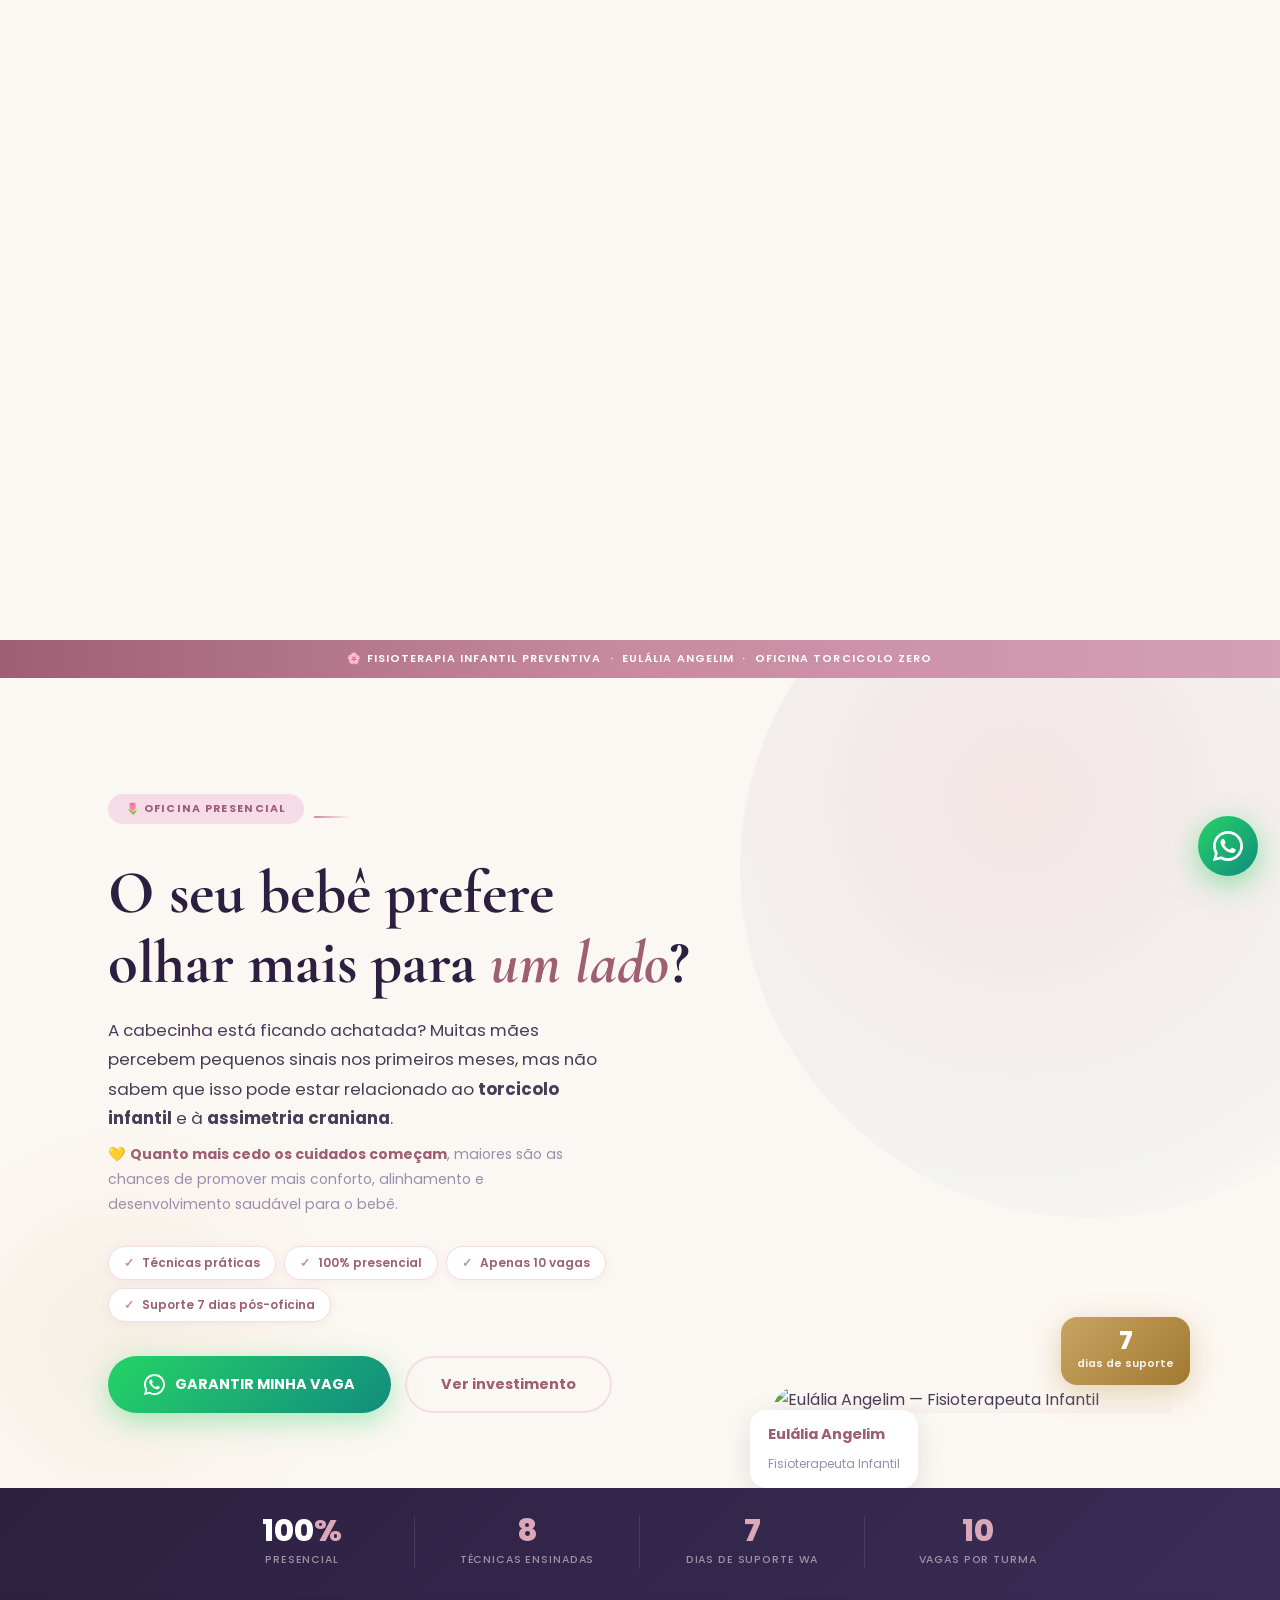
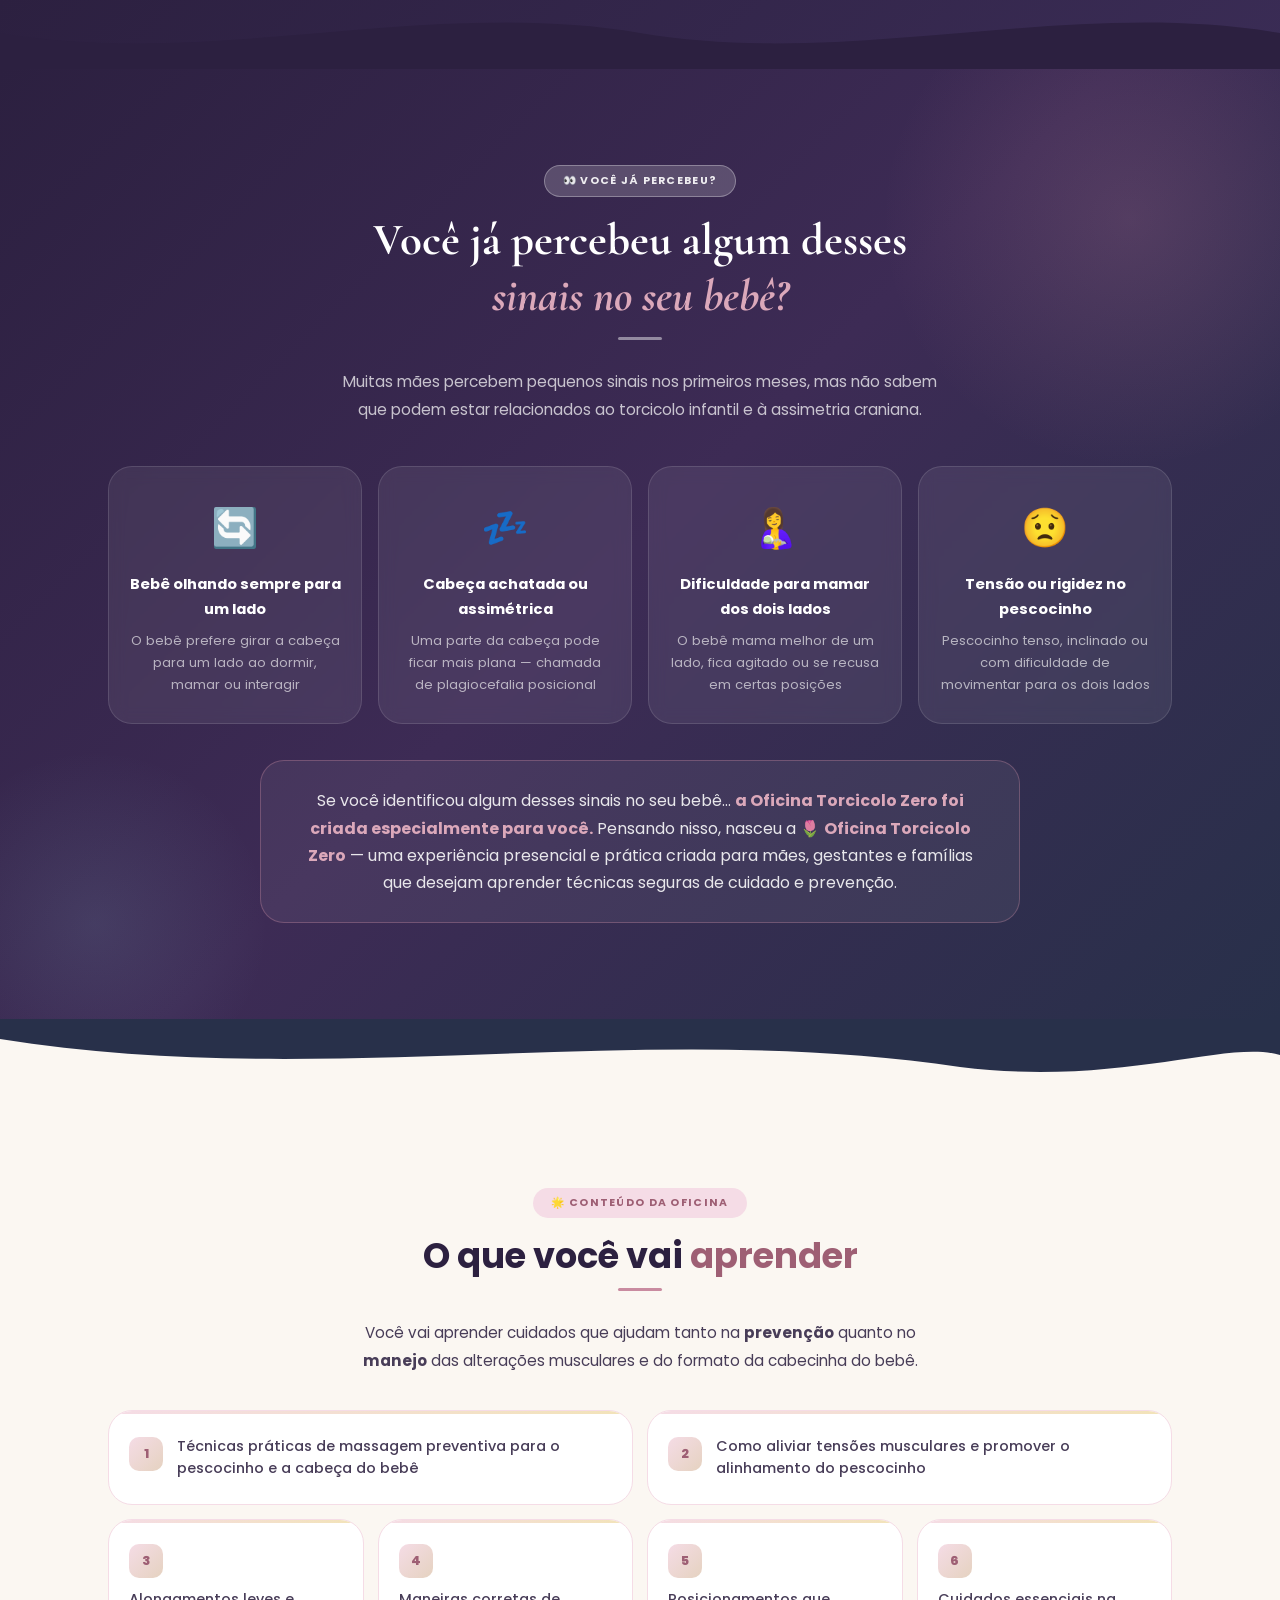
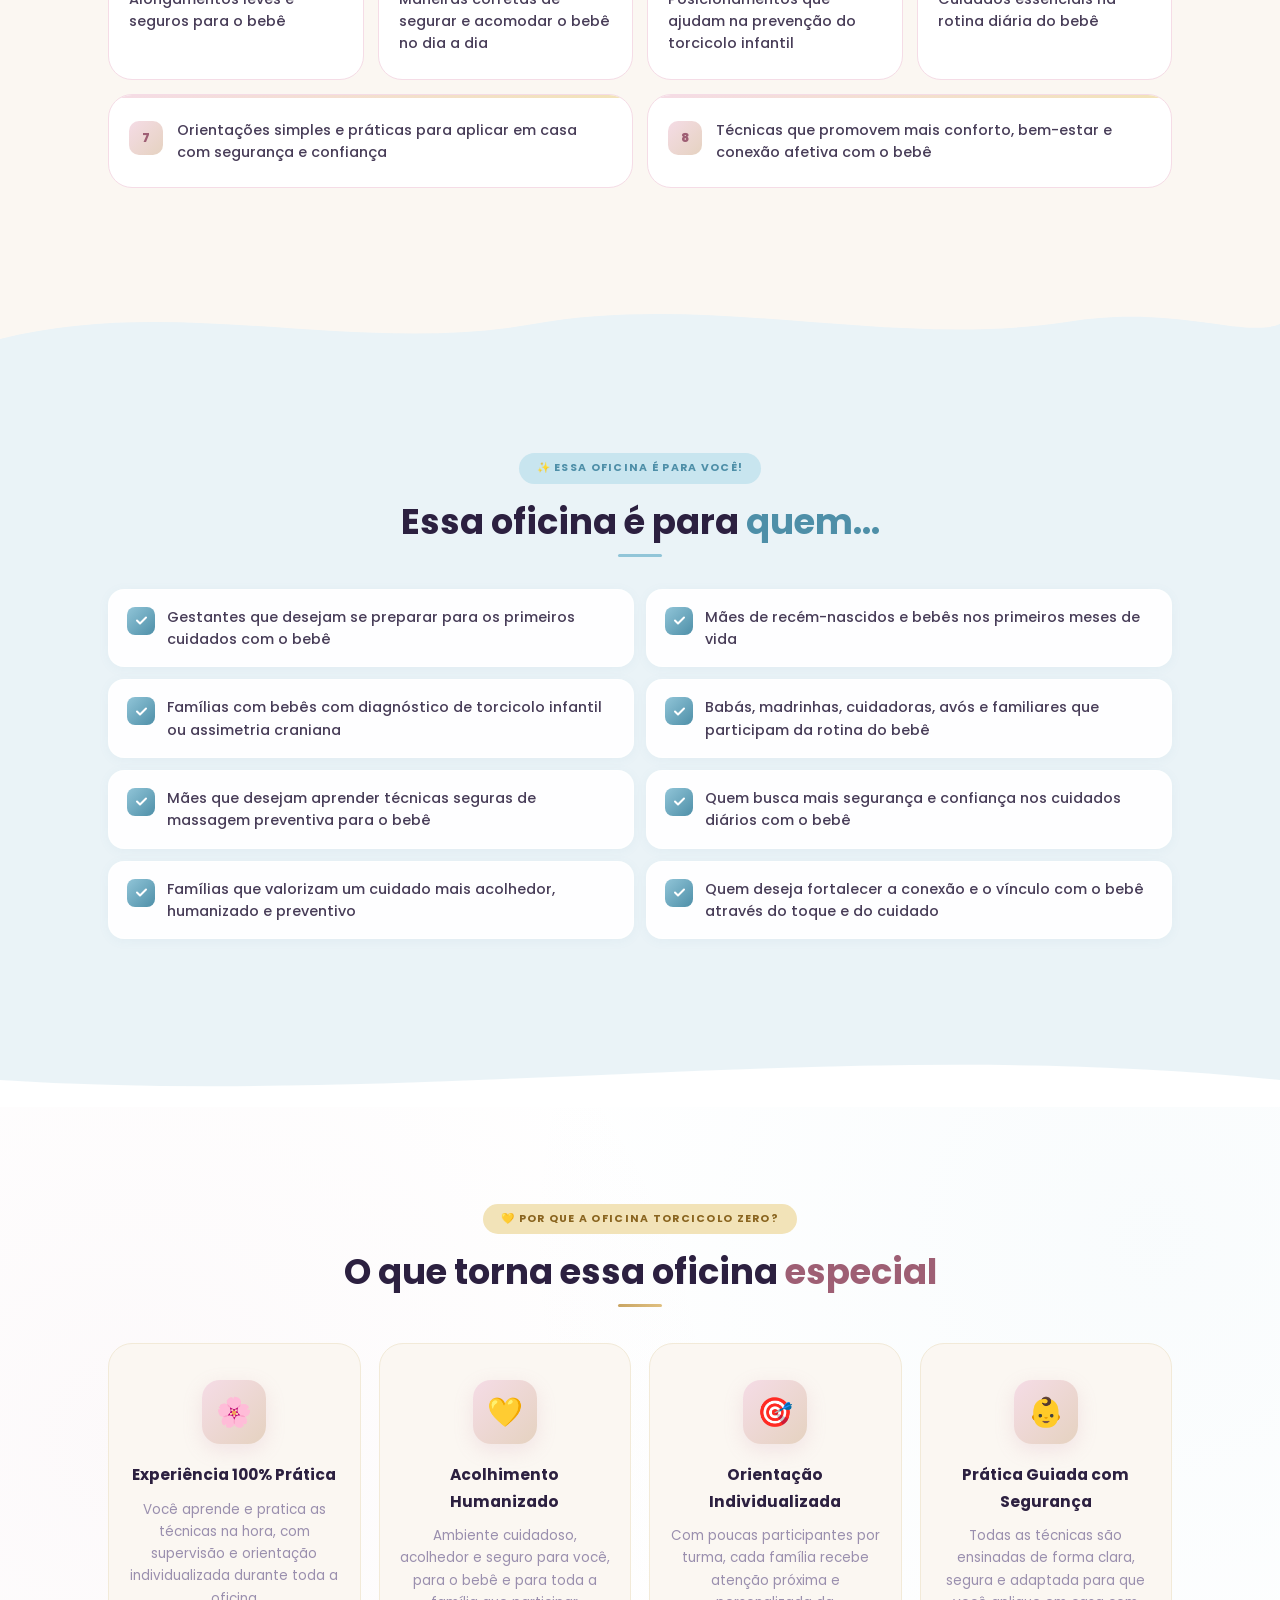
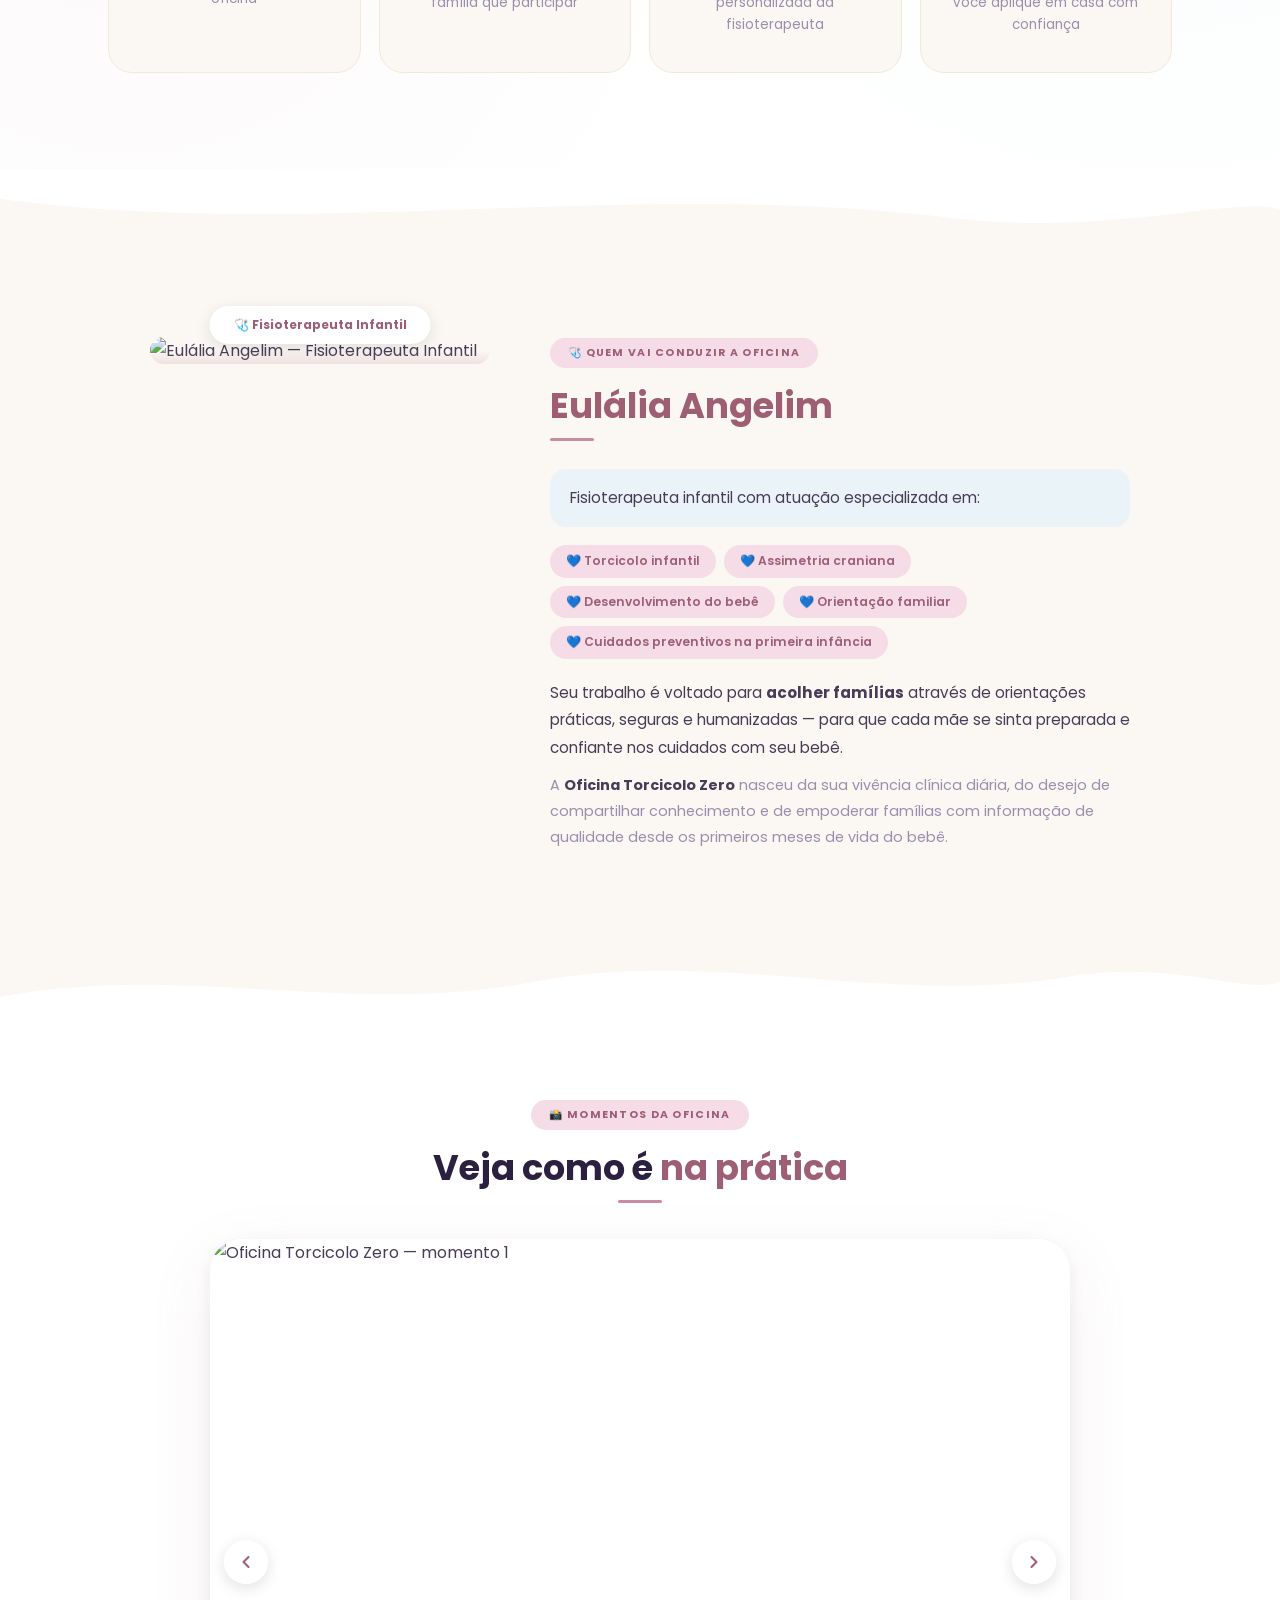
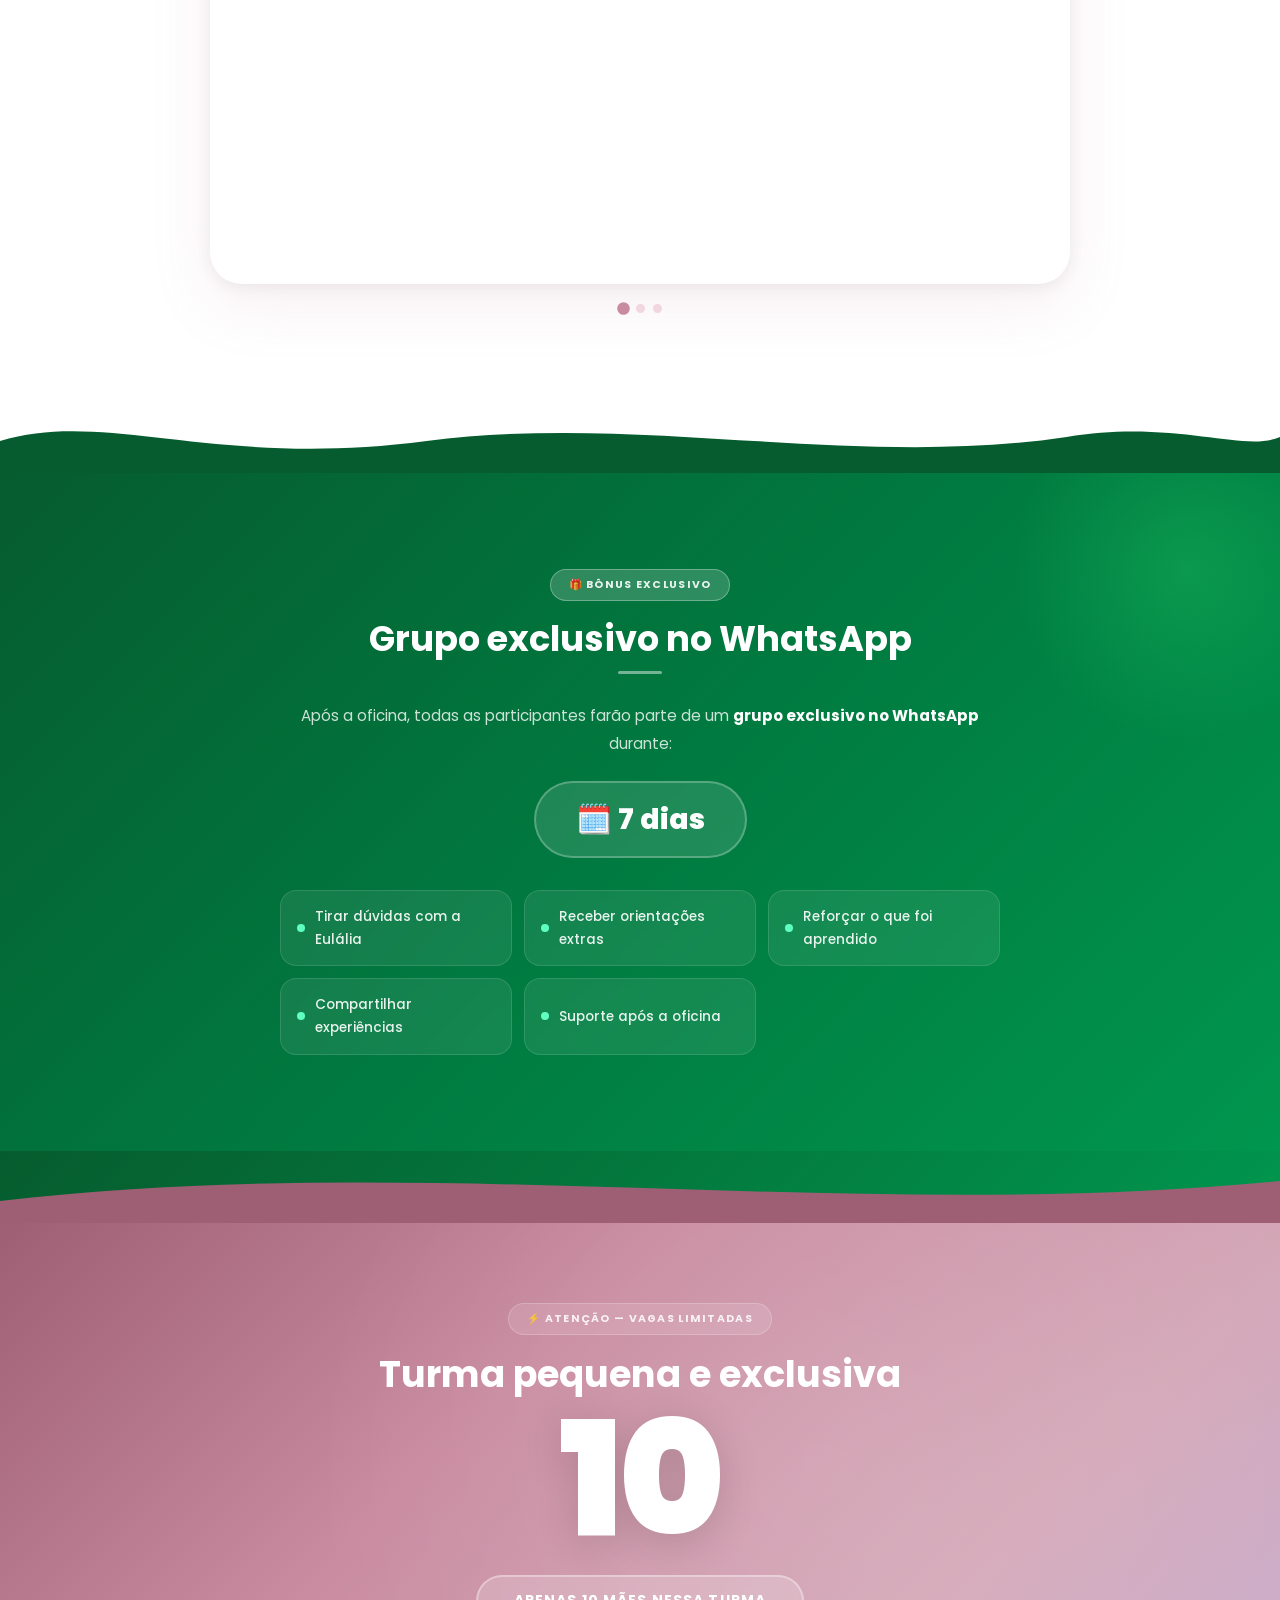
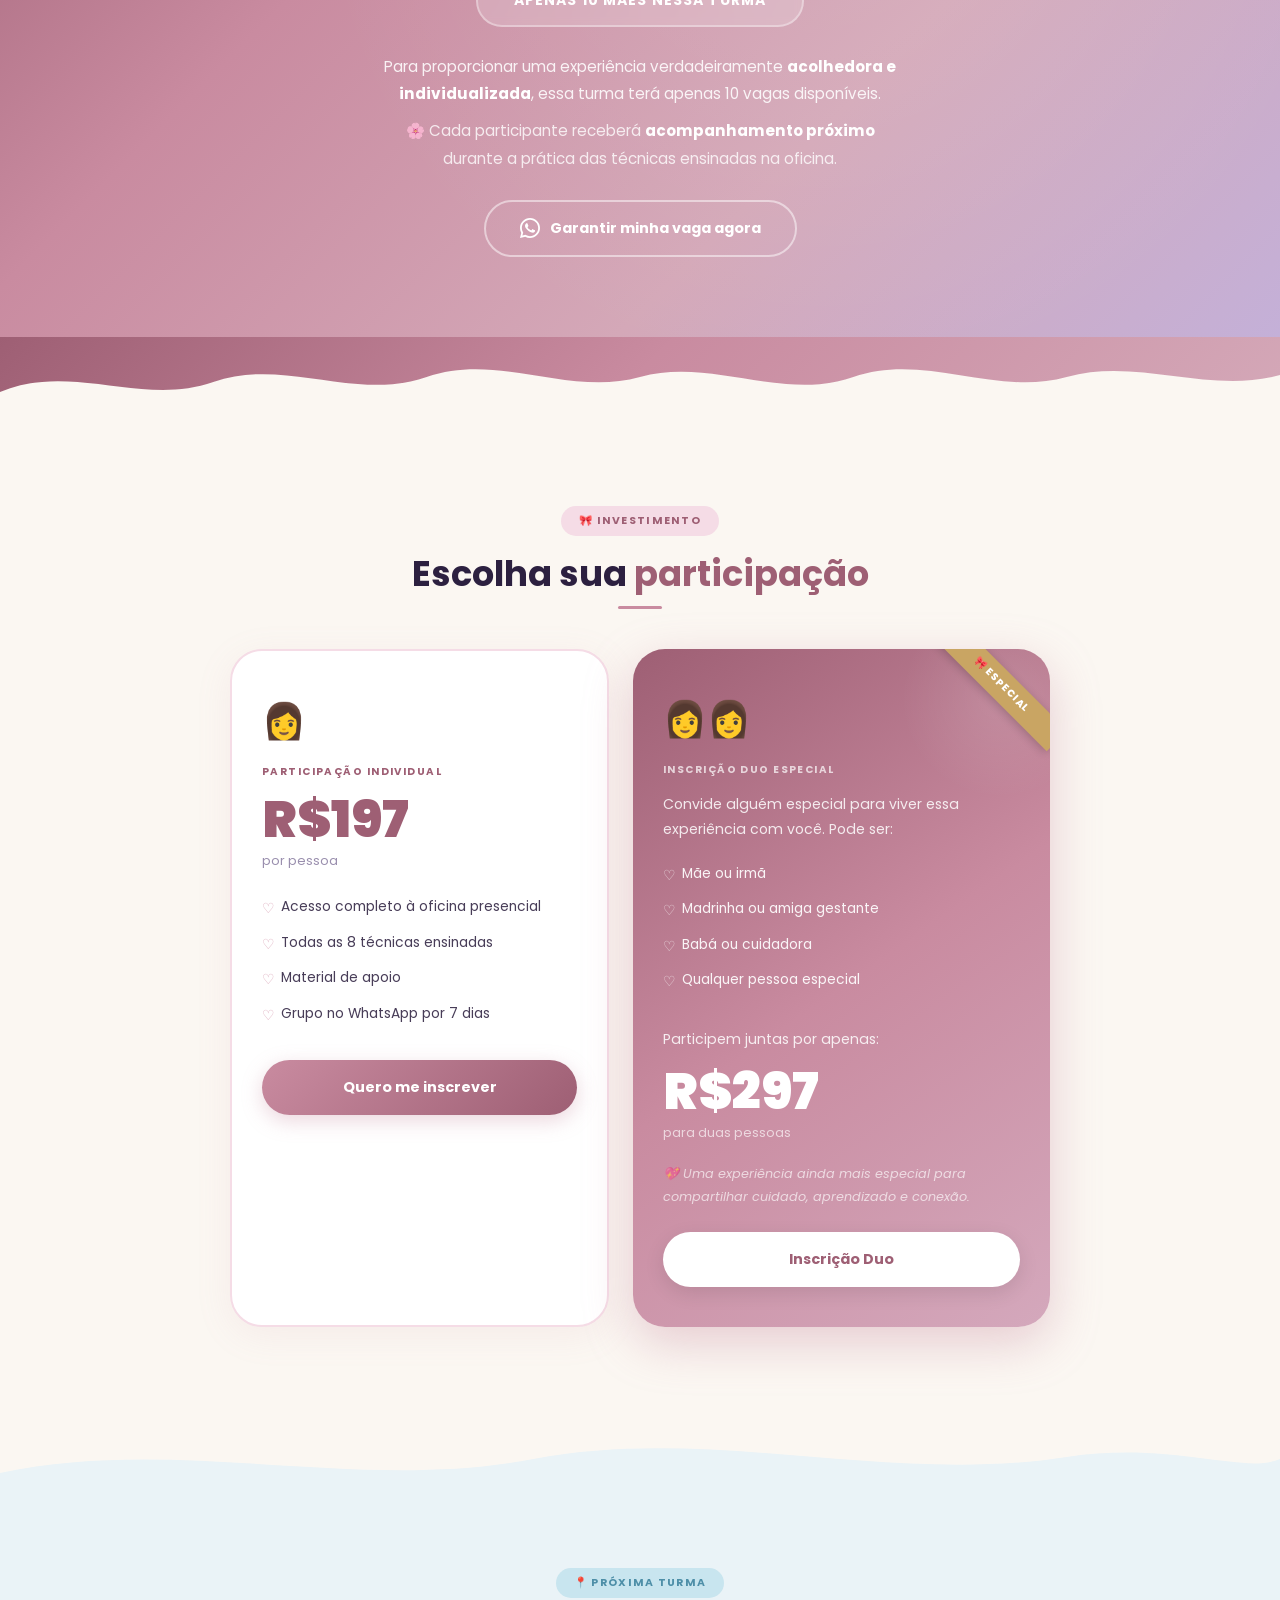
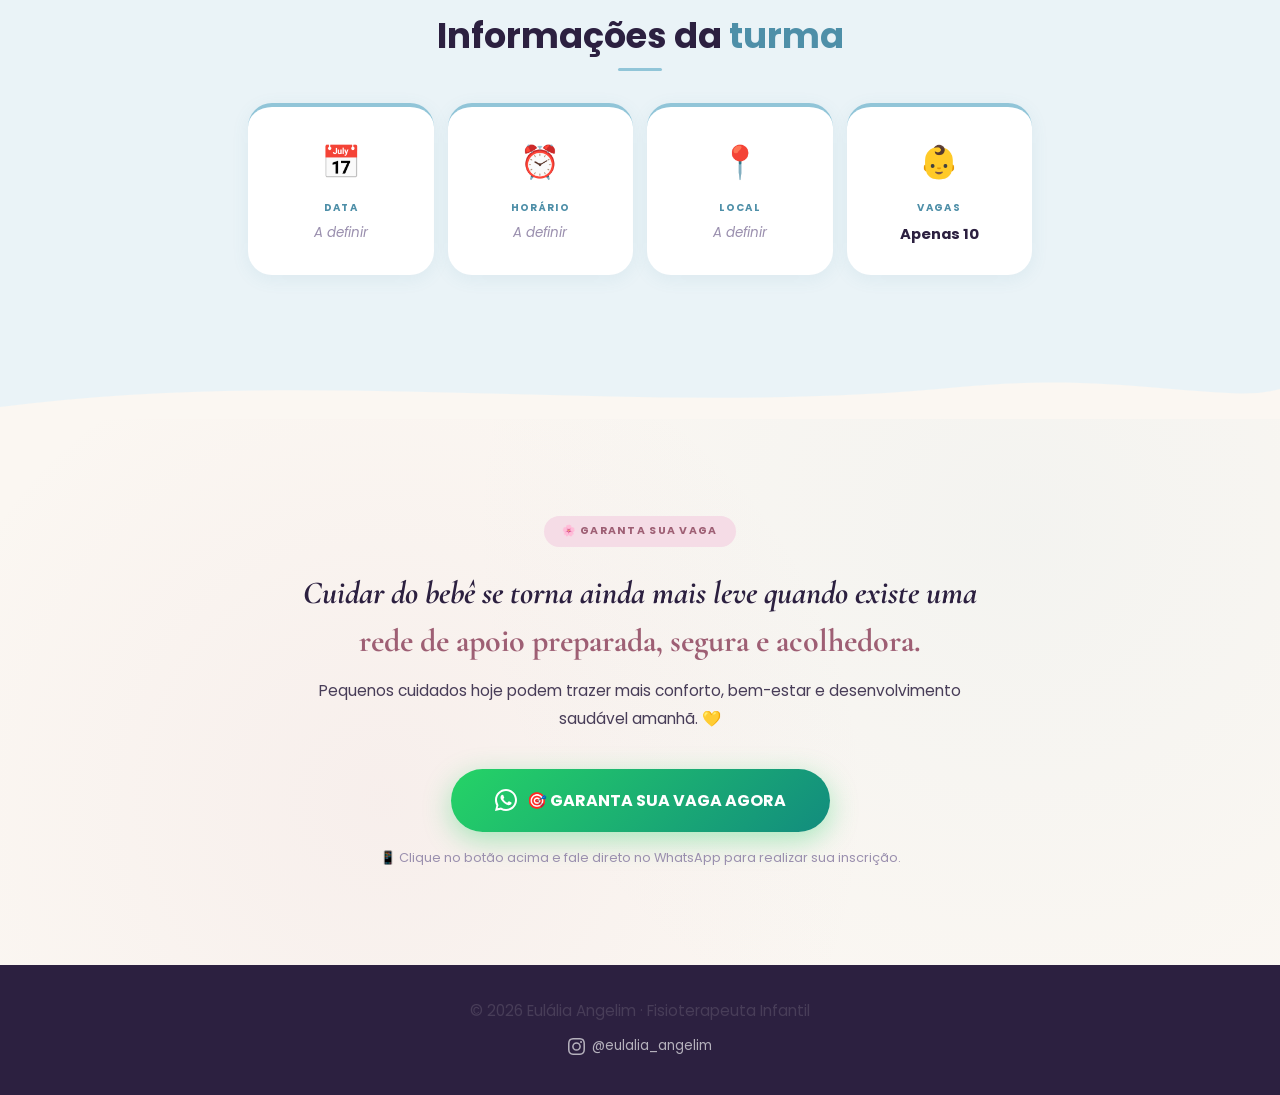
==== commit f3e03412: "Implement video section in index.html Added a video section with autoplay and looping functionality." ====
--- a/index.html
+++ b/index.html
@@ -635,9 +635,28 @@
     h1 { font-size: 1.75rem; }
     .diff-grid { grid-template-columns: 1fr; }
   }
+
+  /* ─── VIDEO TOPO ─────────────────────── */
+  .video-topo {
+    width: 100%;
+    line-height: 0;
+    overflow: hidden;
+  }
+  .video-topo video {
+    width: 100%;
+    height: auto;
+    display: block;
+  }
   </style>
 </head>
 <body>
+
+<!-- VIDEO TOPO -->
+<div class="video-topo">
+  <video autoplay muted playsinline webkit-playsinline loop preload="auto">
+    <source src="video-topo.mp4" type="video/mp4">
+  </video>
+</div>
 
 <!-- TOP BAR -->
 <div class="topbar">🌸 Fisioterapia Infantil Preventiva &nbsp;·&nbsp; Eulália Angelim &nbsp;·&nbsp; Oficina Torcicolo Zero</div>
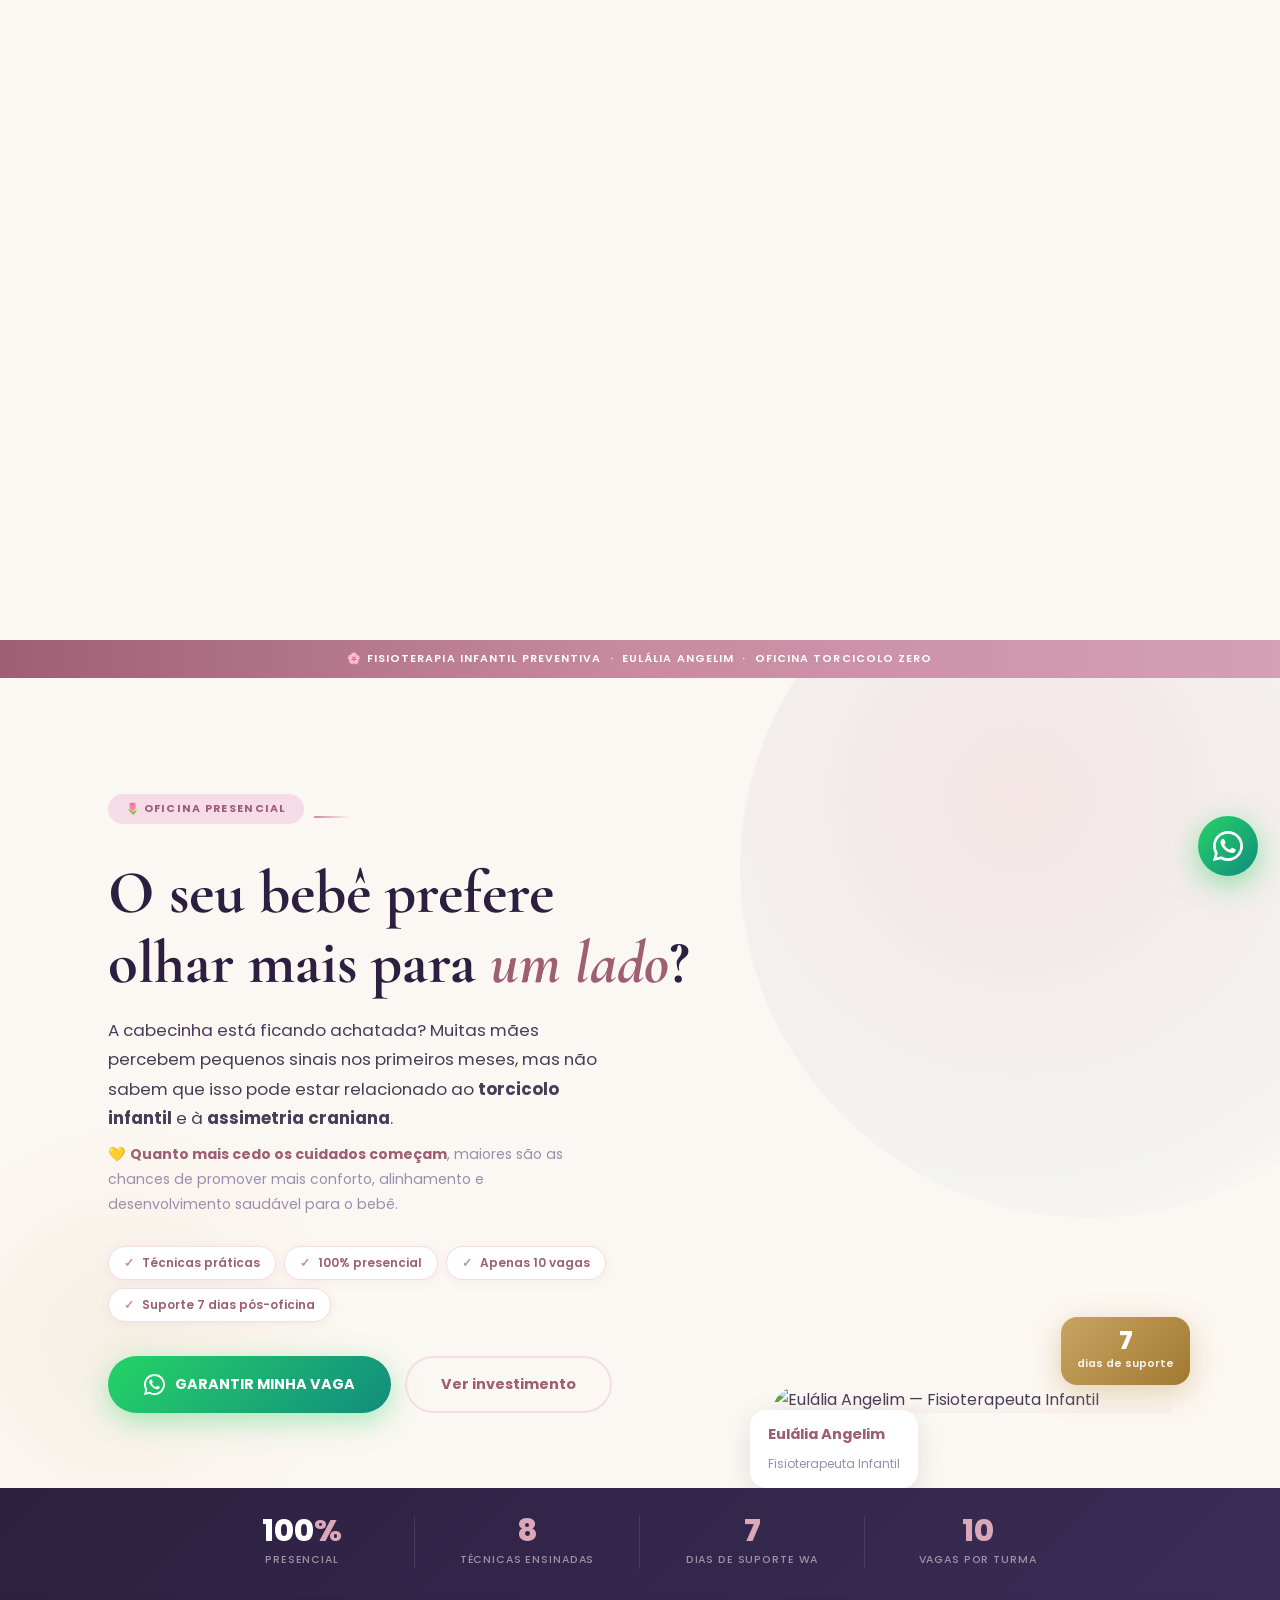
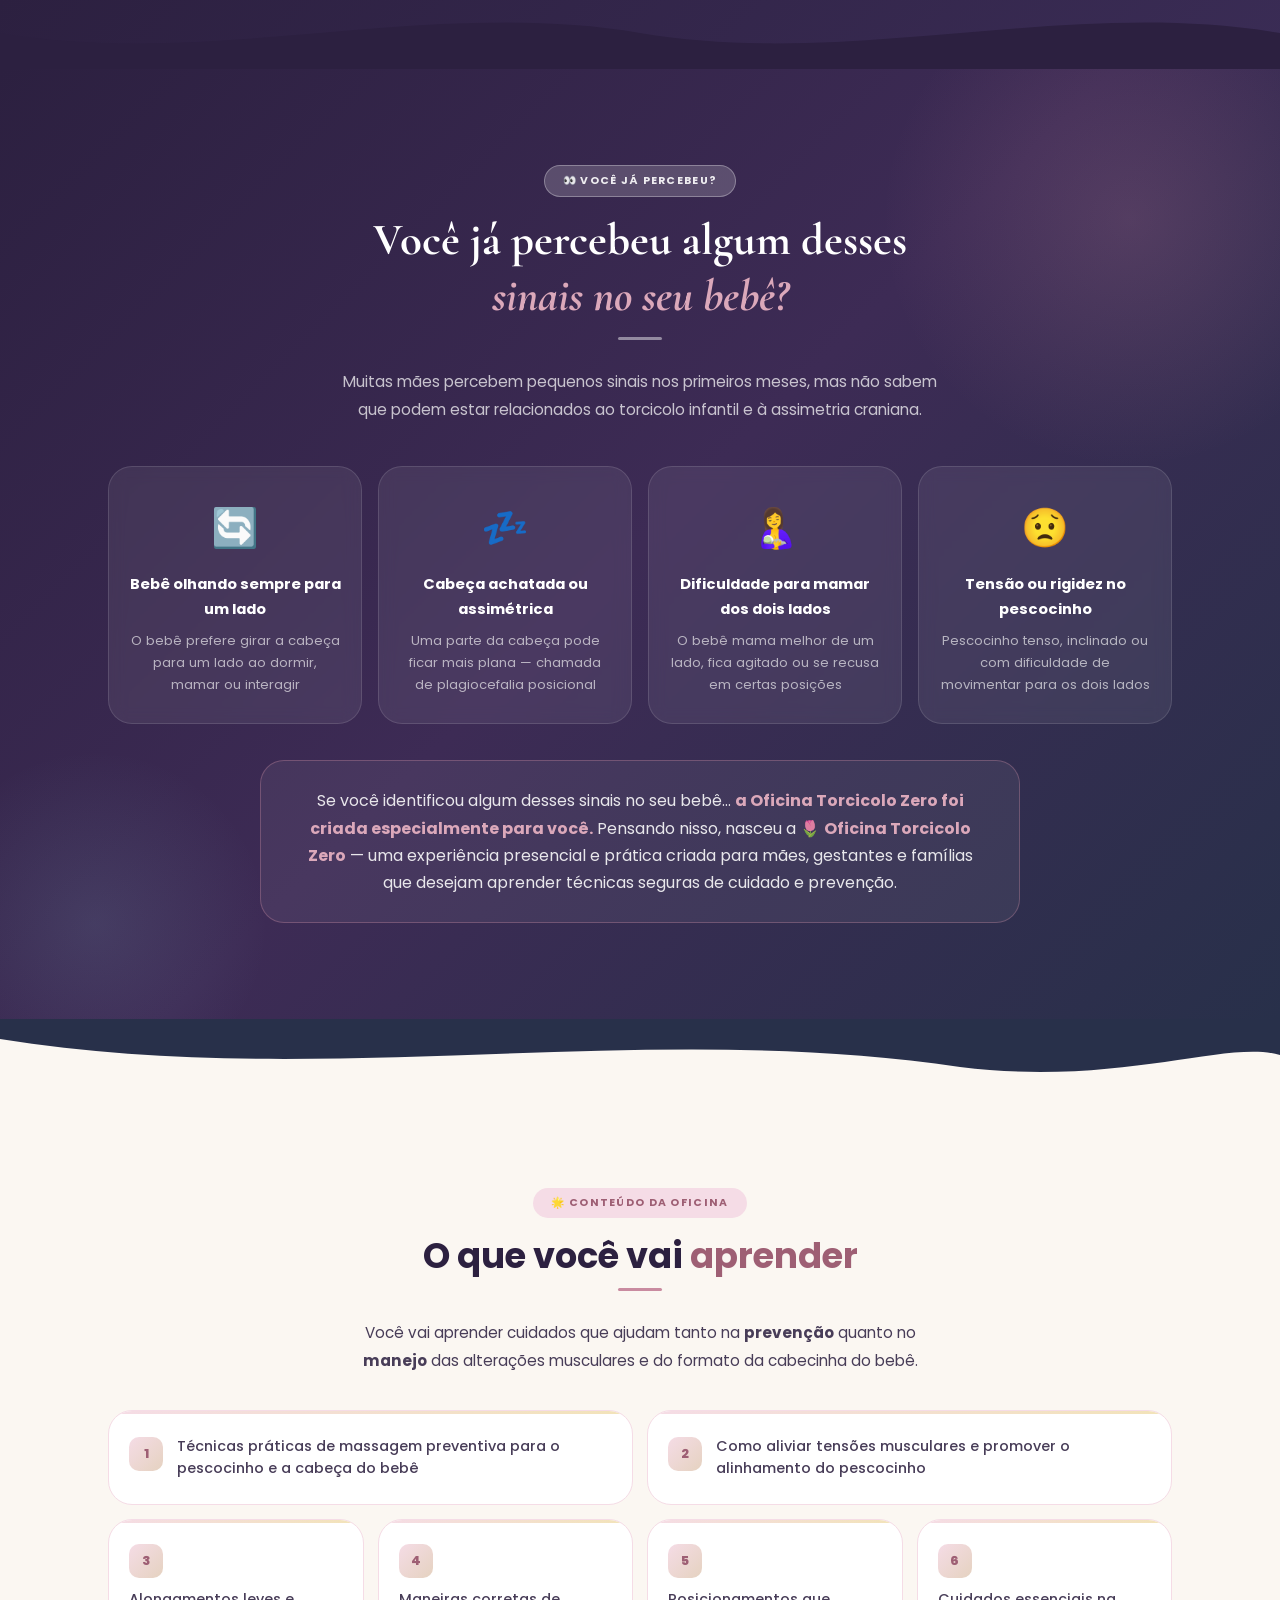
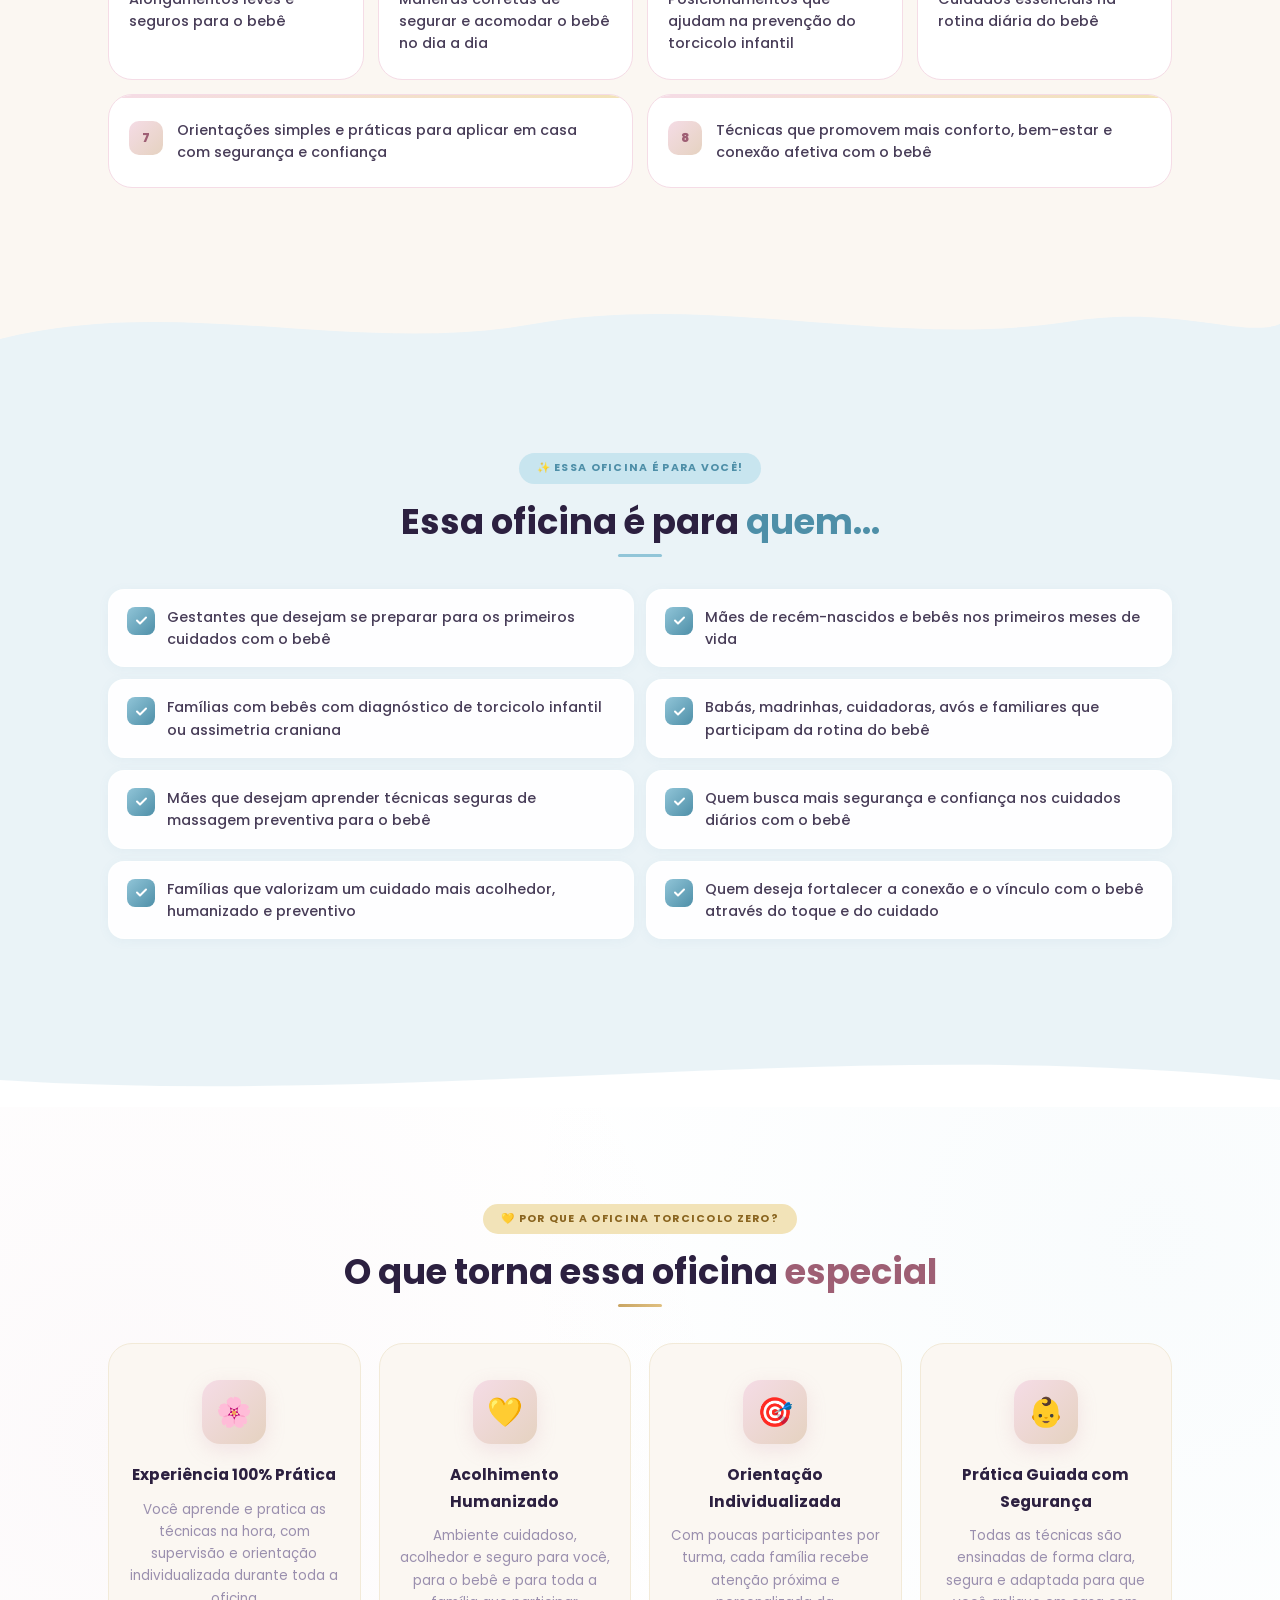
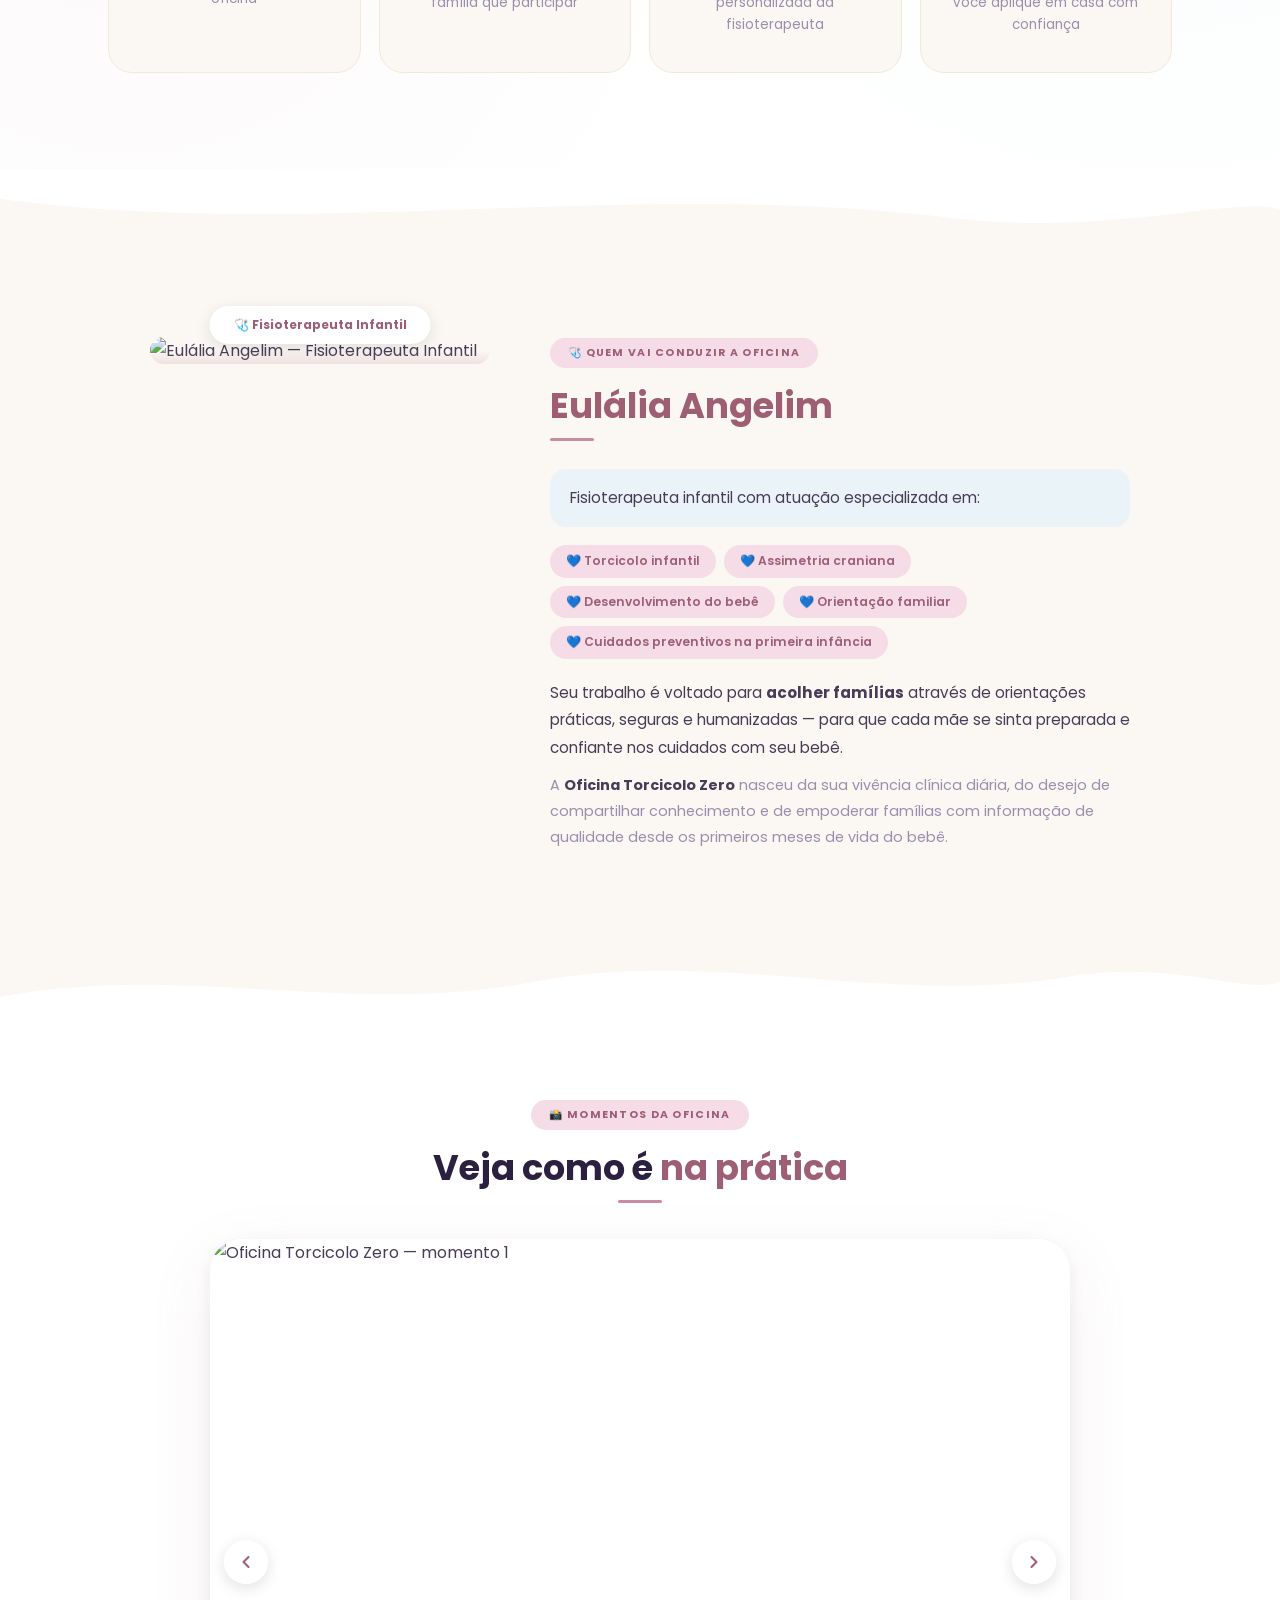
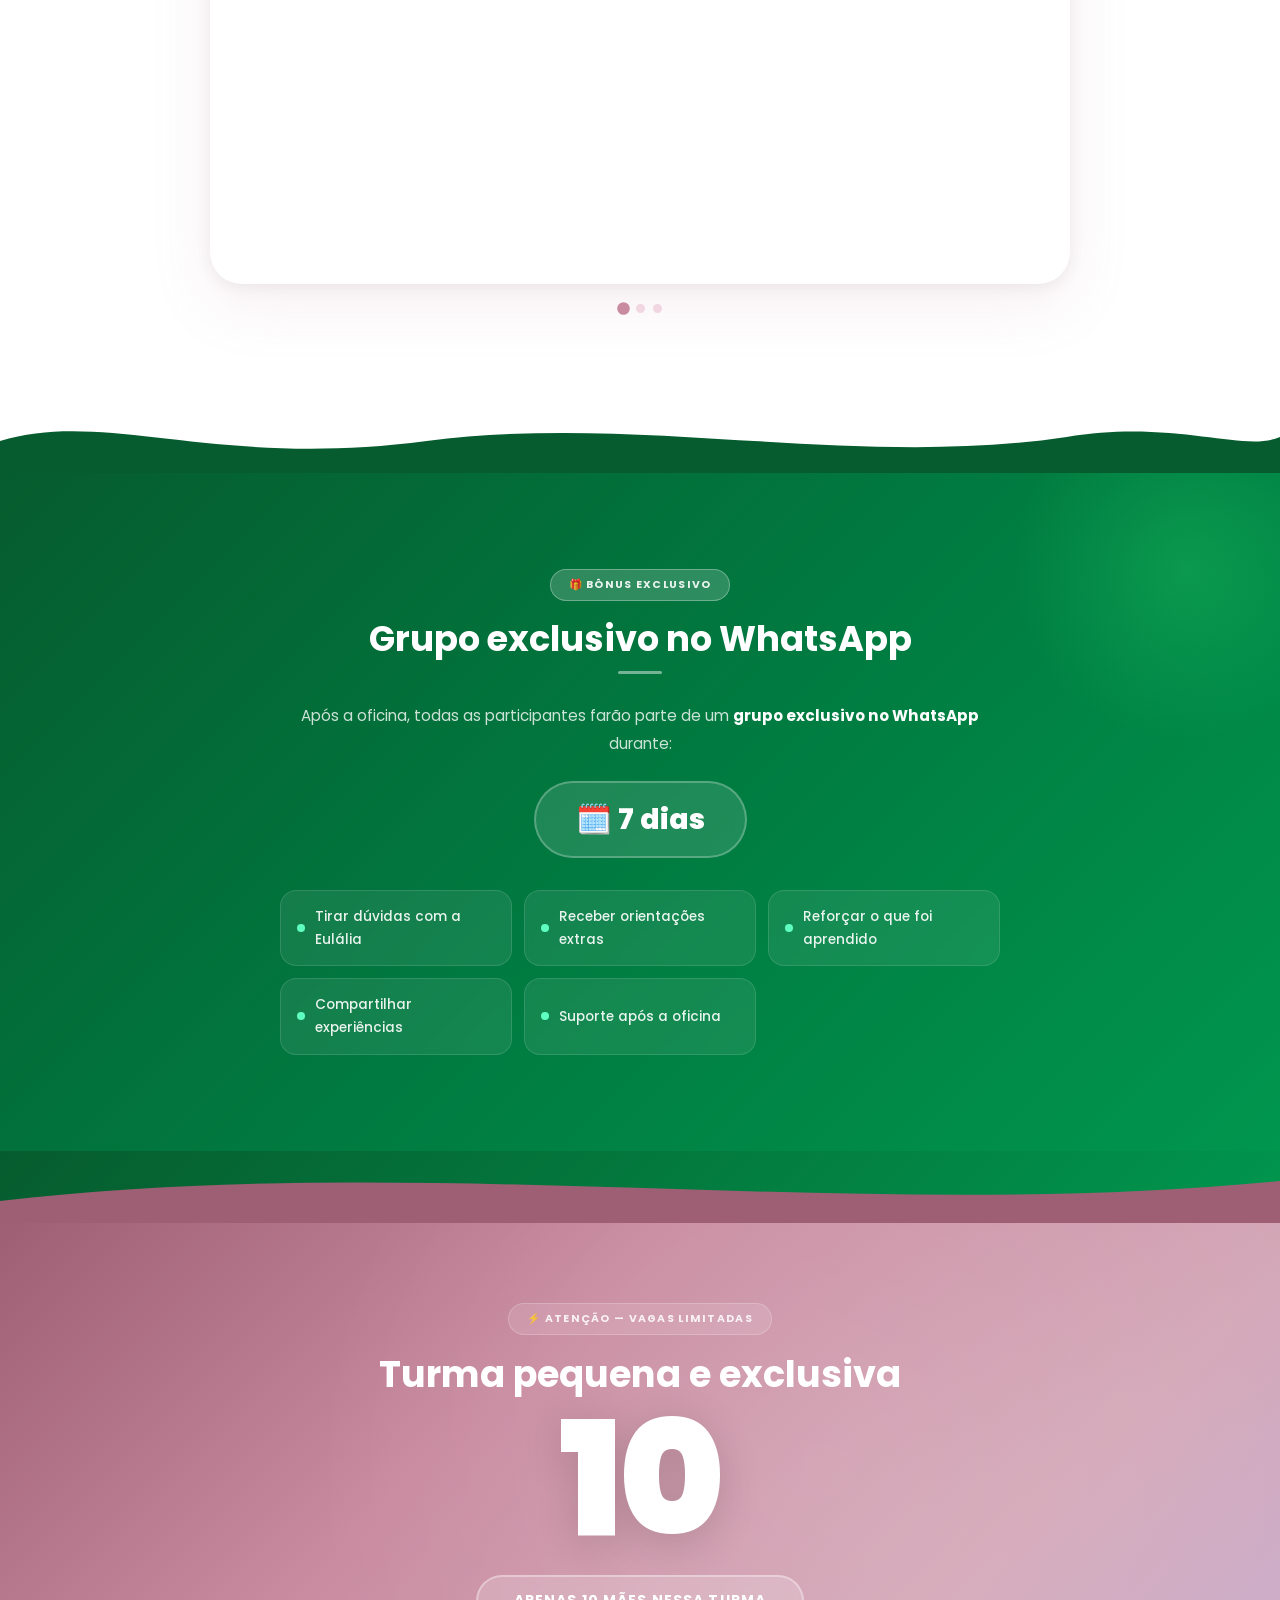
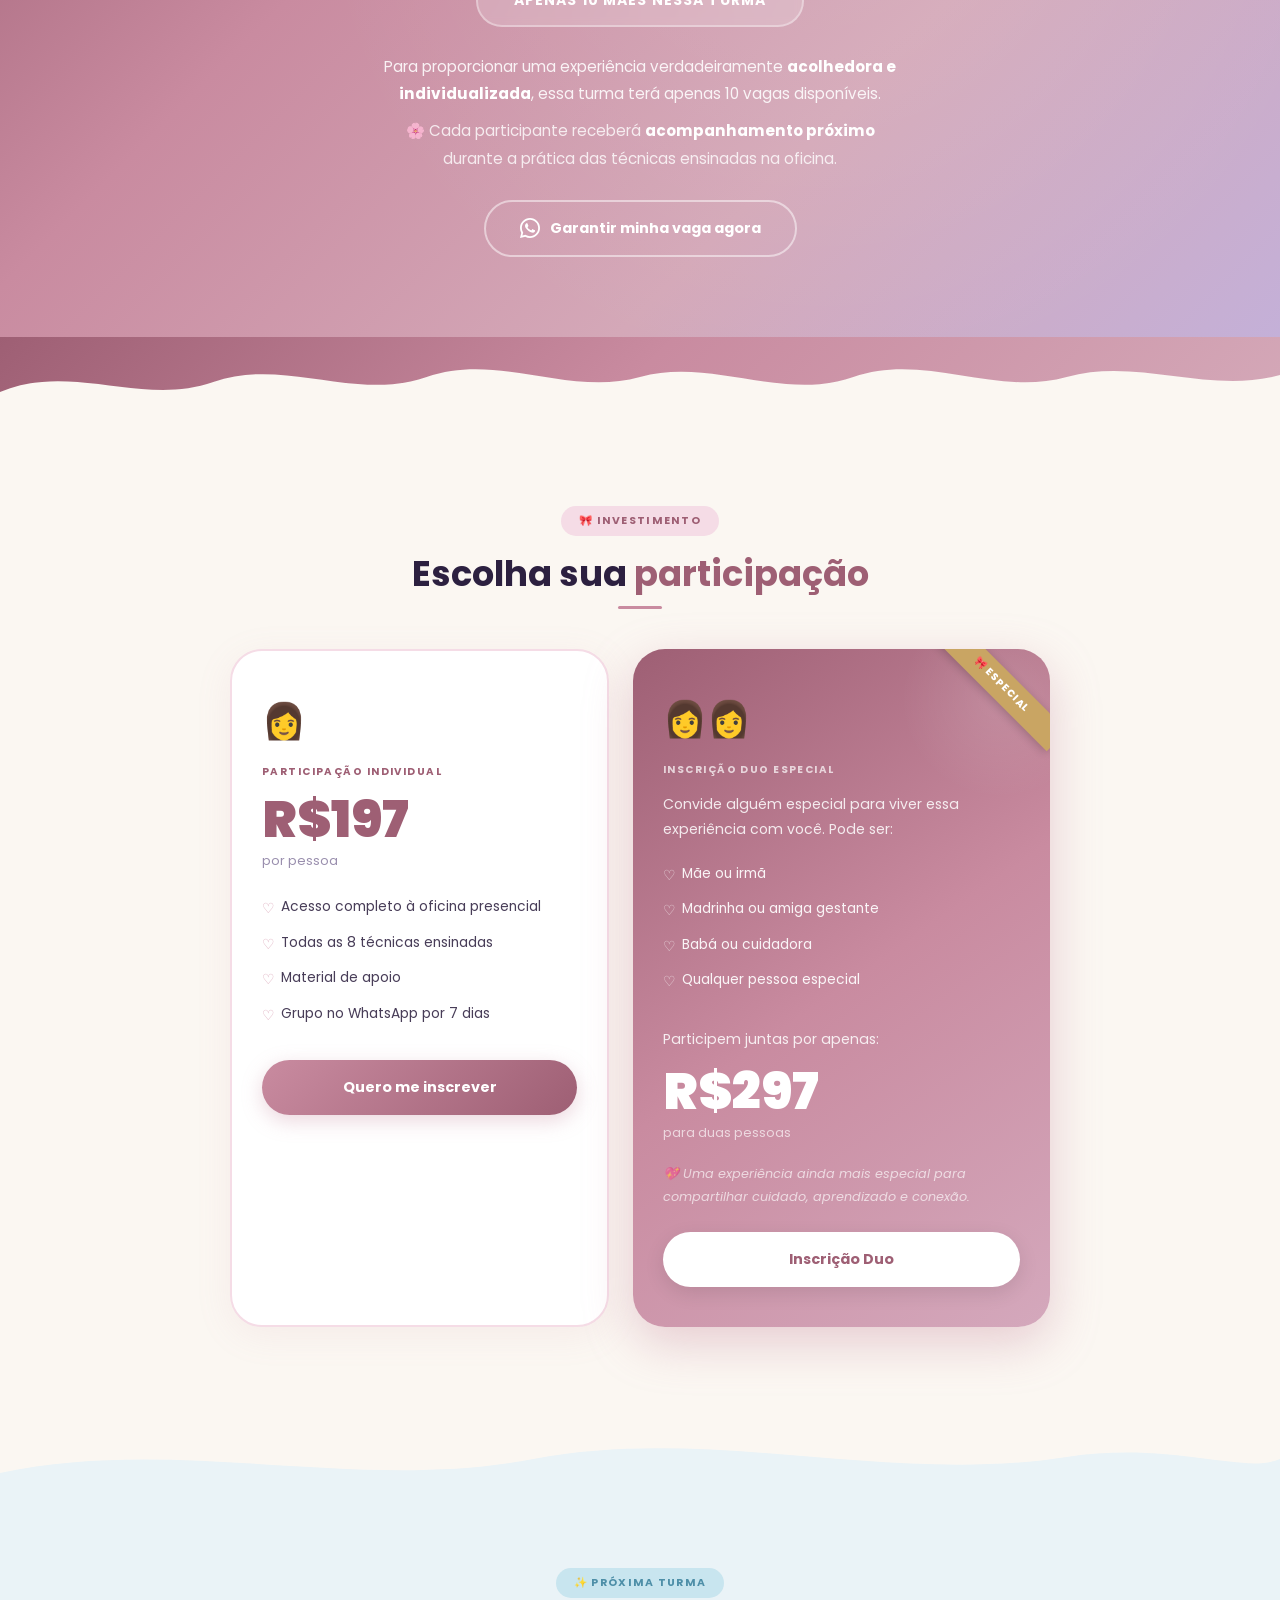
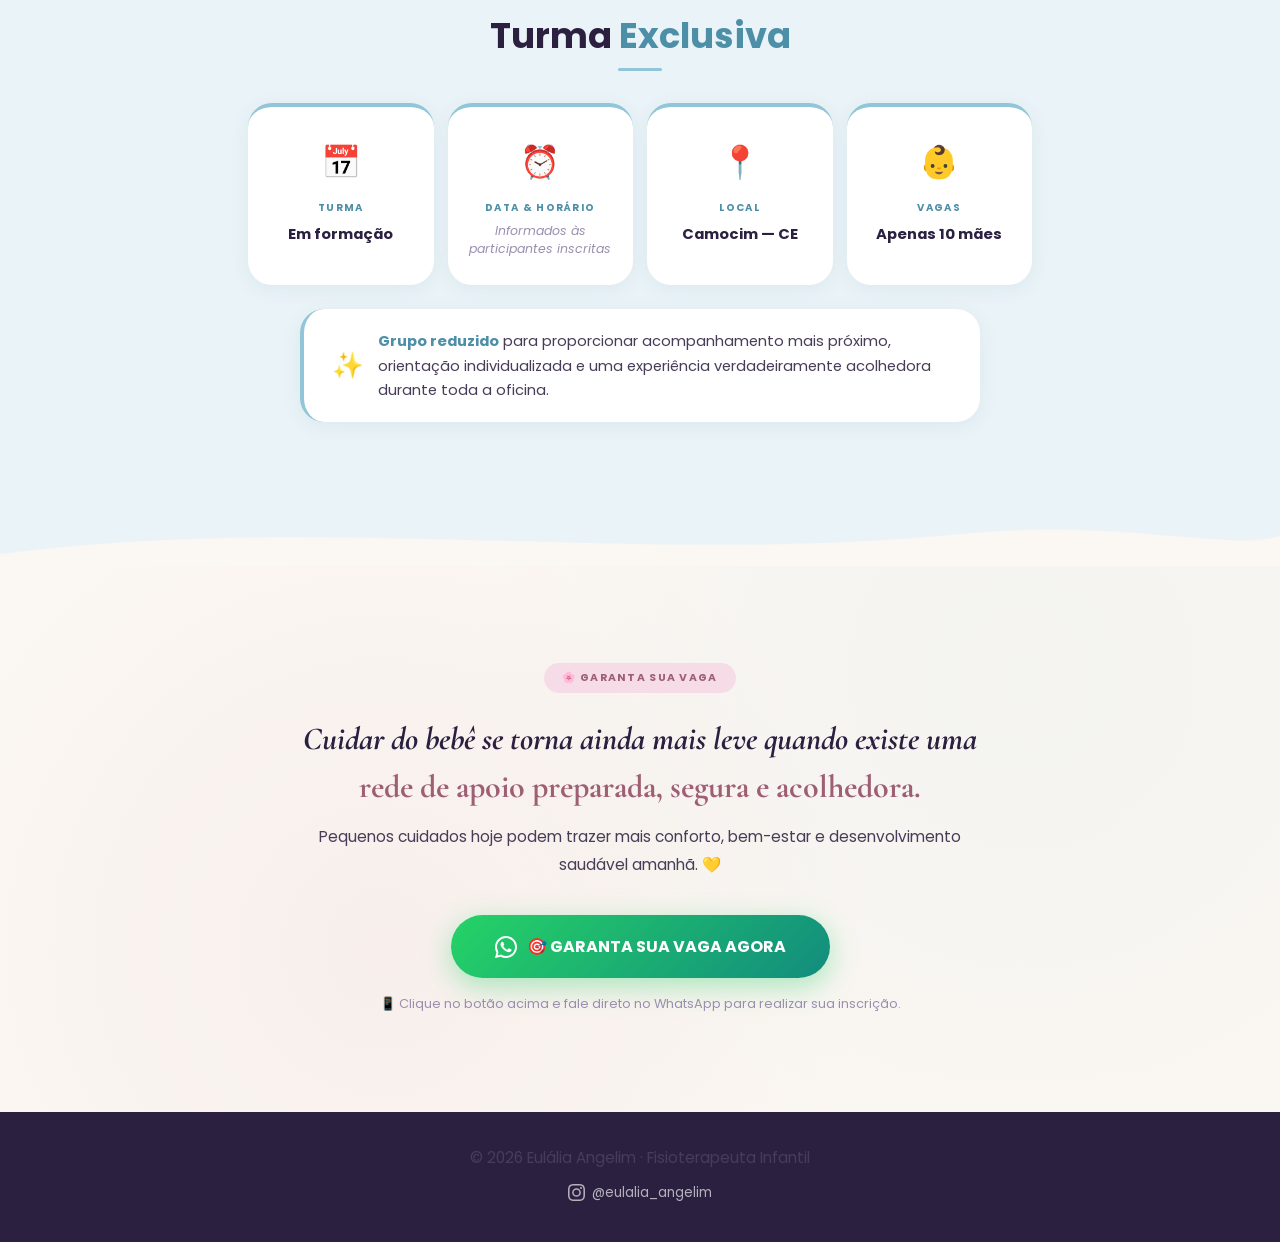
==== commit 2ef584ff: "Update index.html" ====
--- a/index.html
+++ b/index.html
@@ -1180,31 +1180,35 @@
 <section class="sec-md info-bg">
   <div class="wrap-sm">
     <div class="tc">
-      <span class="tag tag-blue">📍 Próxima Turma</span>
-      <h2>Informações da <span style="color:var(--blue-d)">turma</span></h2>
+      <span class="tag tag-blue">✨ Próxima Turma</span>
+      <h2>Turma <span style="color:var(--blue-d)">Exclusiva</span></h2>
       <div class="div-line div-blue div-center"></div>
     </div>
     <div class="info-grid">
       <div class="info-card">
         <div class="info-ico">📅</div>
-        <div class="info-lbl">Data</div>
-        <div class="info-val tbd">A definir</div>
+        <div class="info-lbl">Turma</div>
+        <div class="info-val">Em formação</div>
       </div>
       <div class="info-card">
         <div class="info-ico">⏰</div>
-        <div class="info-lbl">Horário</div>
-        <div class="info-val tbd">A definir</div>
+        <div class="info-lbl">Data &amp; Horário</div>
+        <div class="info-val tbd" style="font-size:.78rem;line-height:1.4;">Informados às participantes inscritas</div>
       </div>
       <div class="info-card">
         <div class="info-ico">📍</div>
         <div class="info-lbl">Local</div>
-        <div class="info-val tbd">A definir</div>
+        <div class="info-val">Camocim — CE</div>
       </div>
       <div class="info-card">
         <div class="info-ico">👶</div>
         <div class="info-lbl">Vagas</div>
-        <div class="info-val">Apenas 10</div>
-      </div>
+        <div class="info-val">Apenas 10 mães</div>
+      </div>
+    </div>
+    <div style="margin-top:24px; background:#fff; border-radius:var(--r-lg); padding:20px 28px; border-left:4px solid var(--blue); box-shadow:0 4px 18px rgba(78,143,168,.09); max-width:680px; margin-left:auto; margin-right:auto; display:flex; align-items:center; gap:14px;">
+      <span style="font-size:1.6rem; flex-shrink:0;">✨</span>
+      <p style="font-size:.92rem; color:var(--text); margin:0; line-height:1.65;"><strong style="color:var(--blue-d);">Grupo reduzido</strong> para proporcionar acompanhamento mais próximo, orientação individualizada e uma experiência verdadeiramente acolhedora durante toda a oficina.</p>
     </div>
   </div>
 </section>
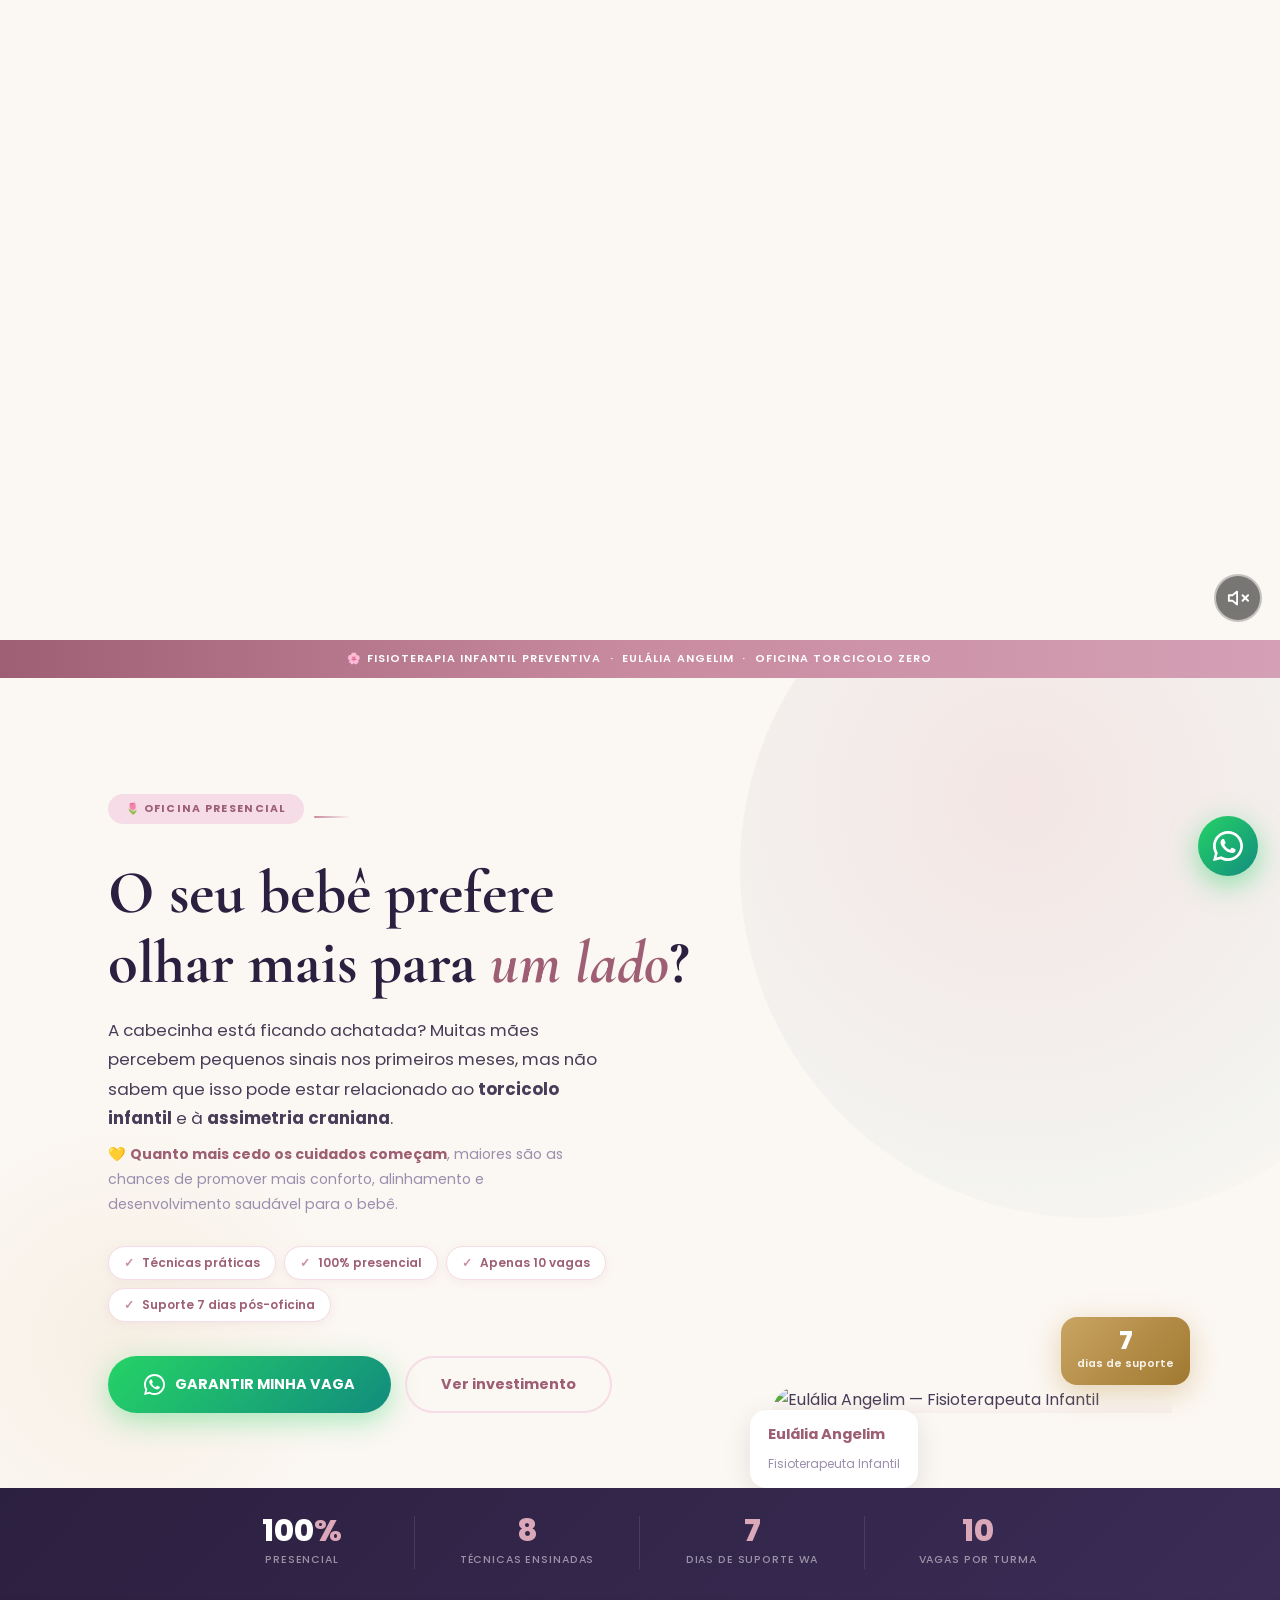
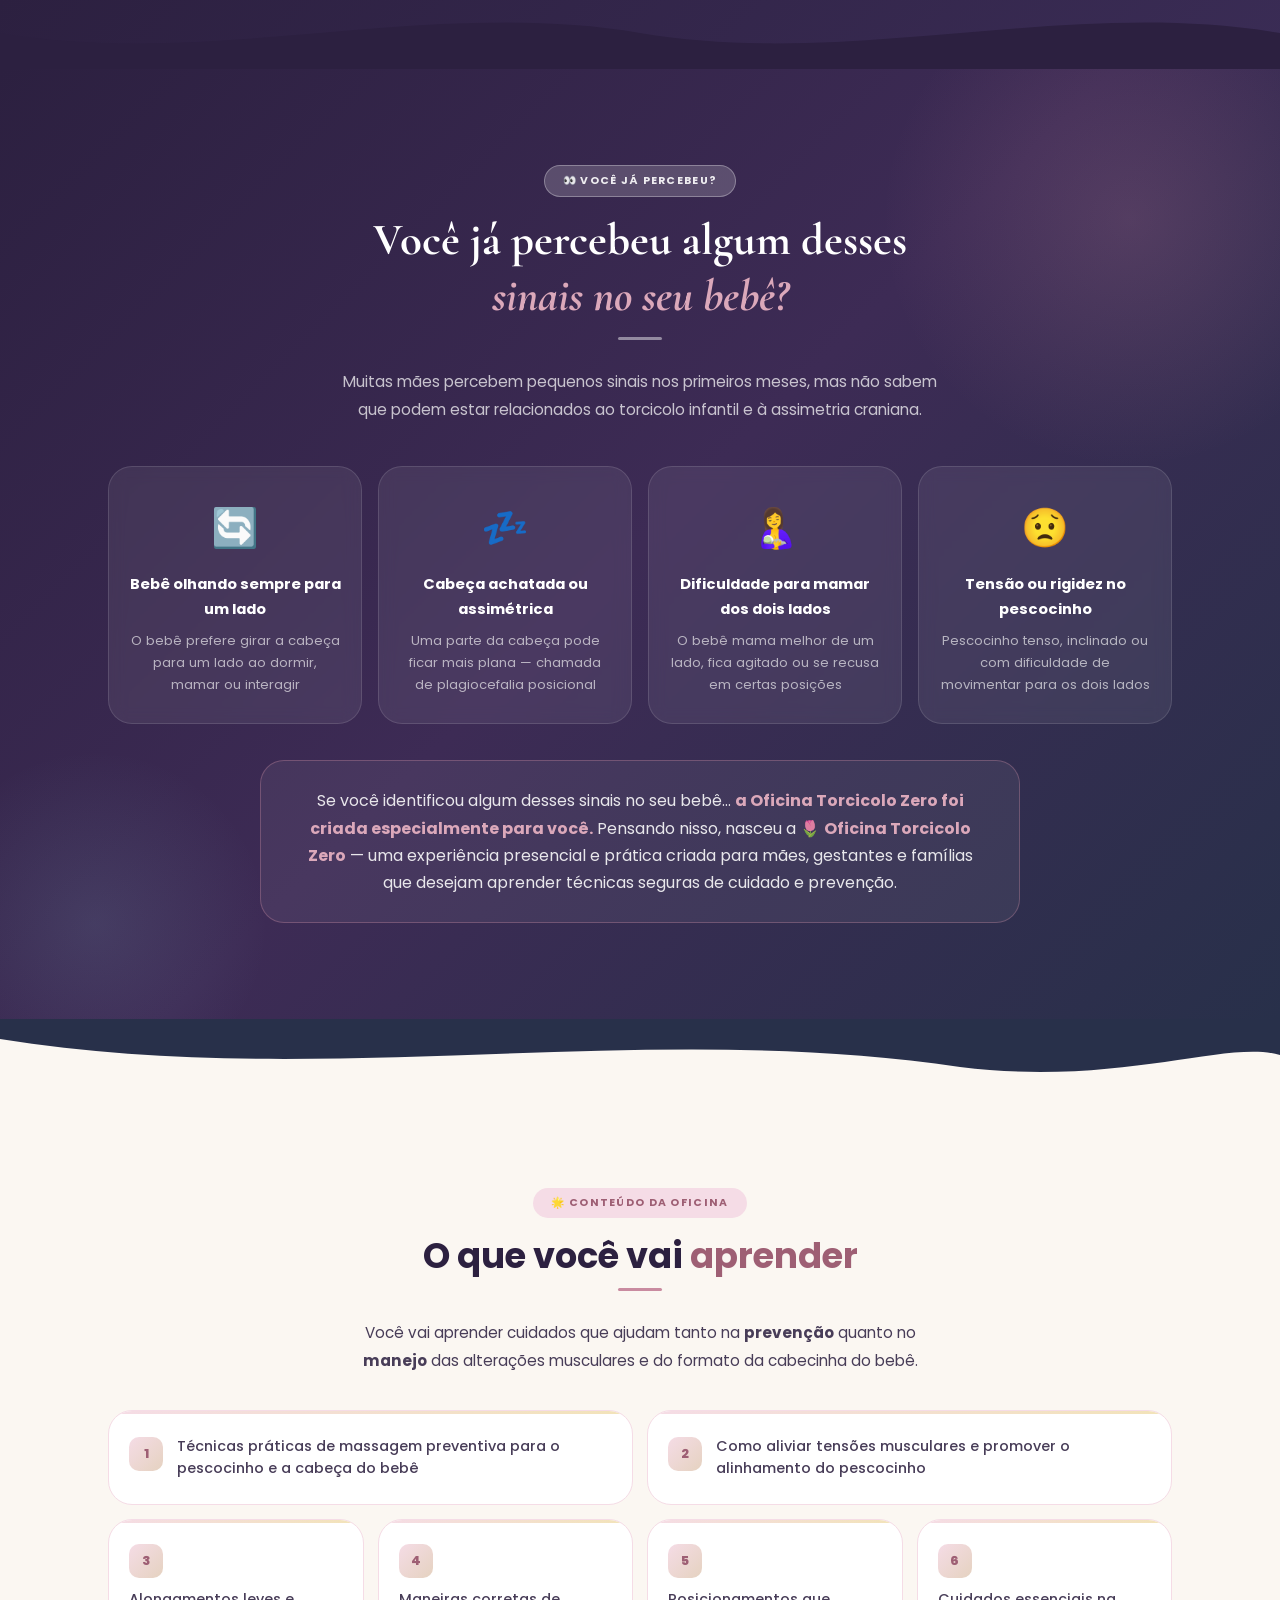
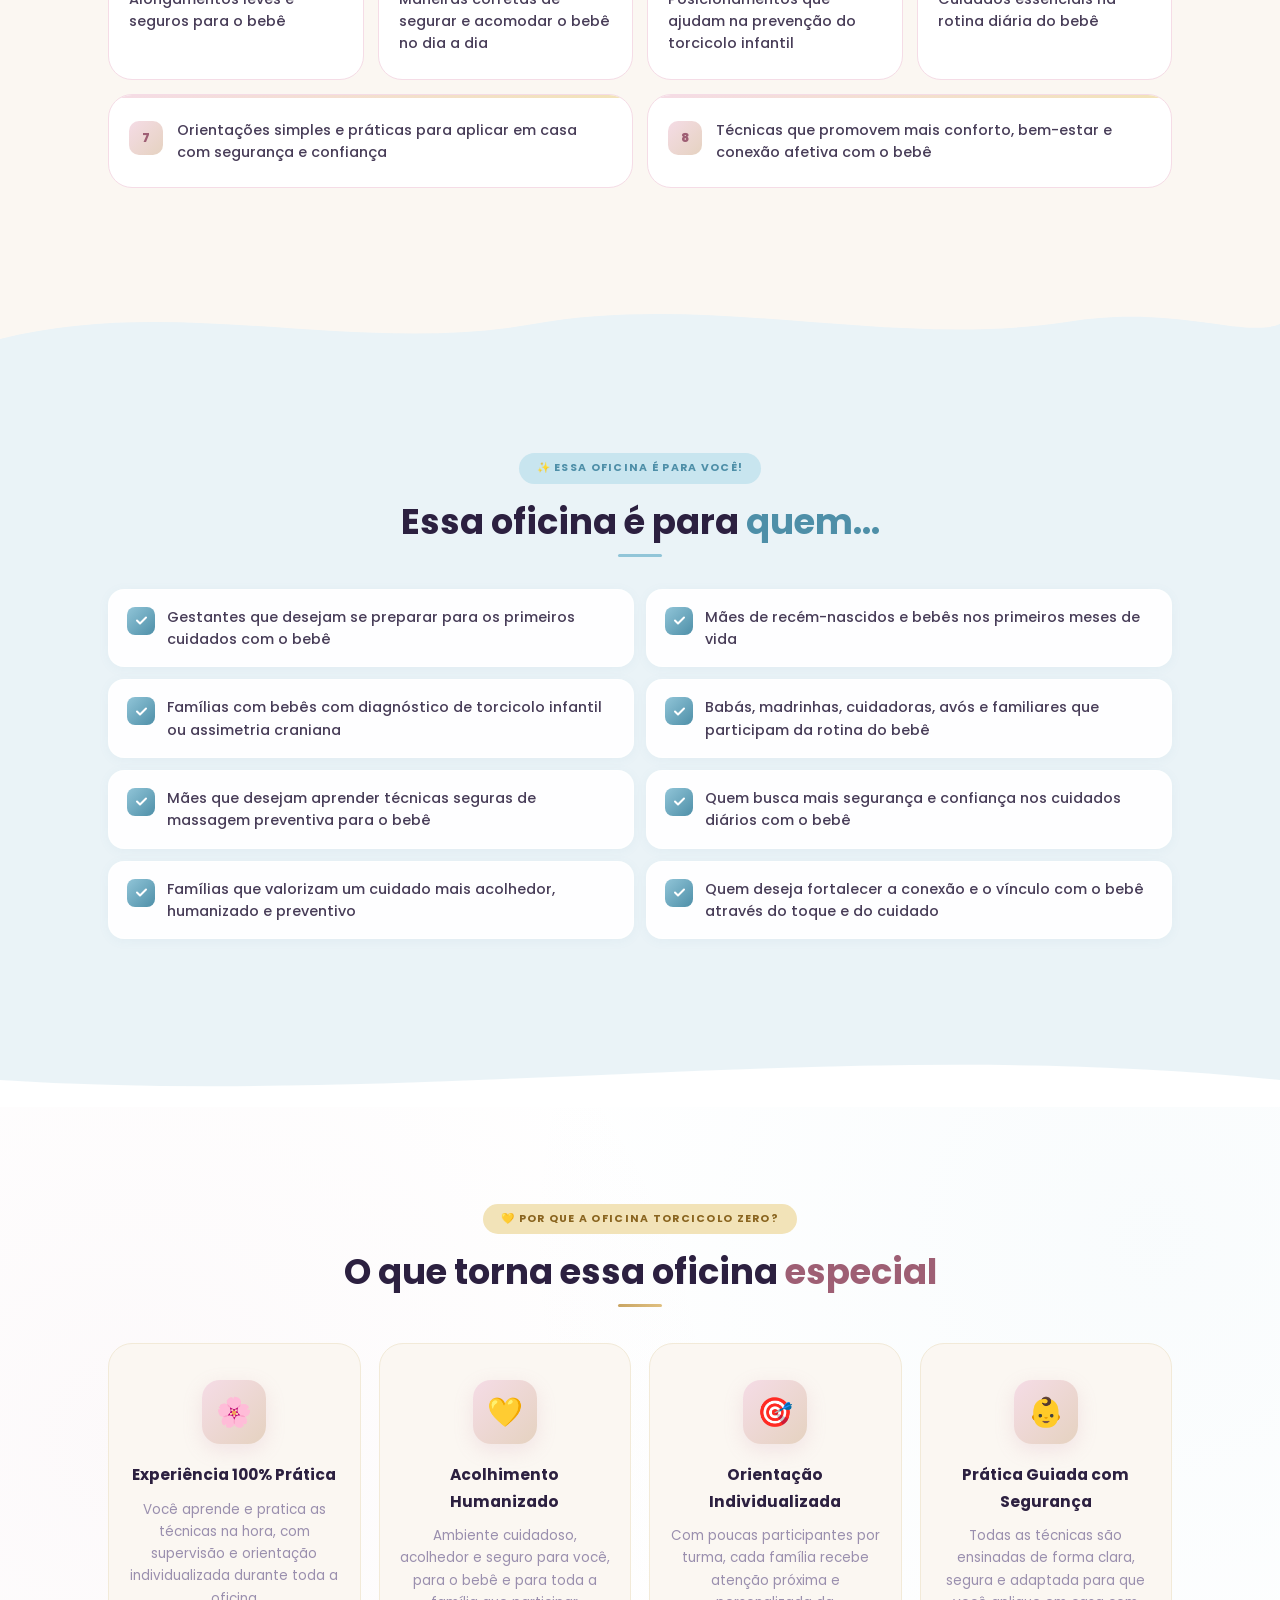
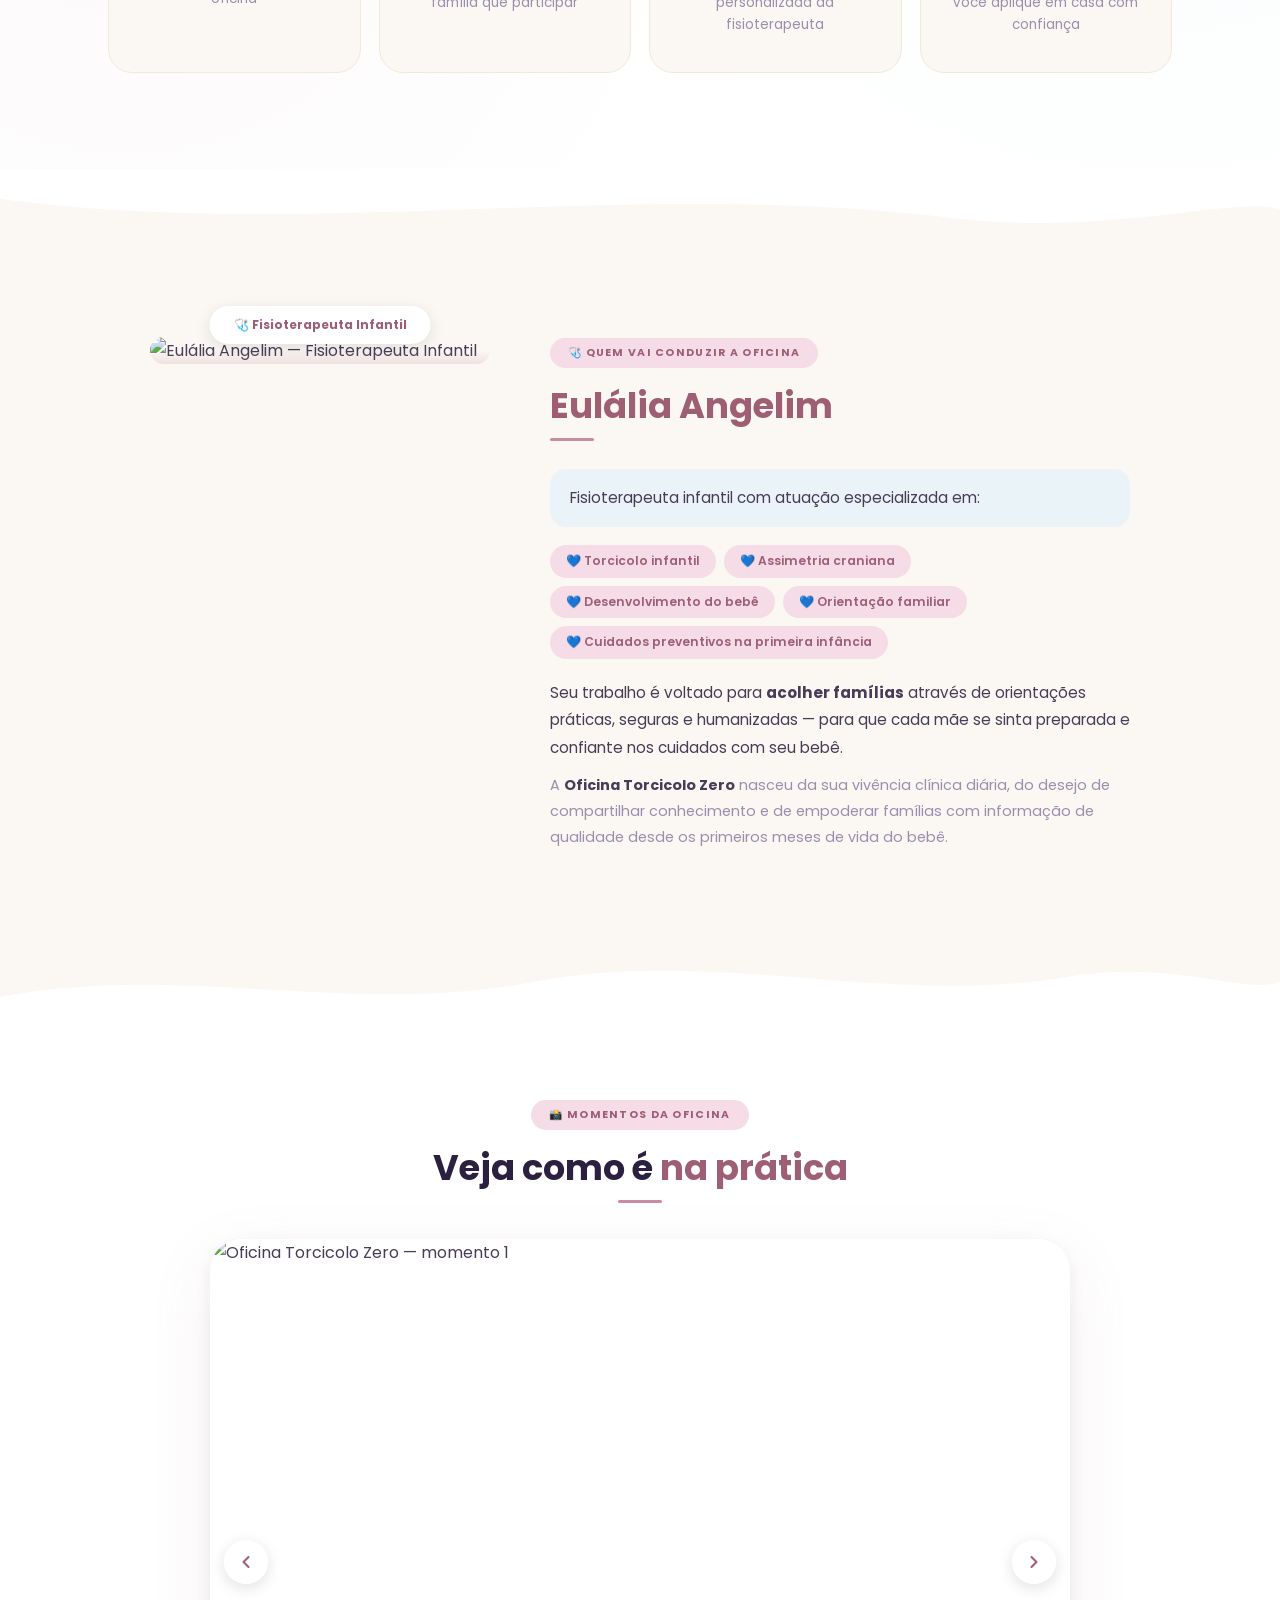
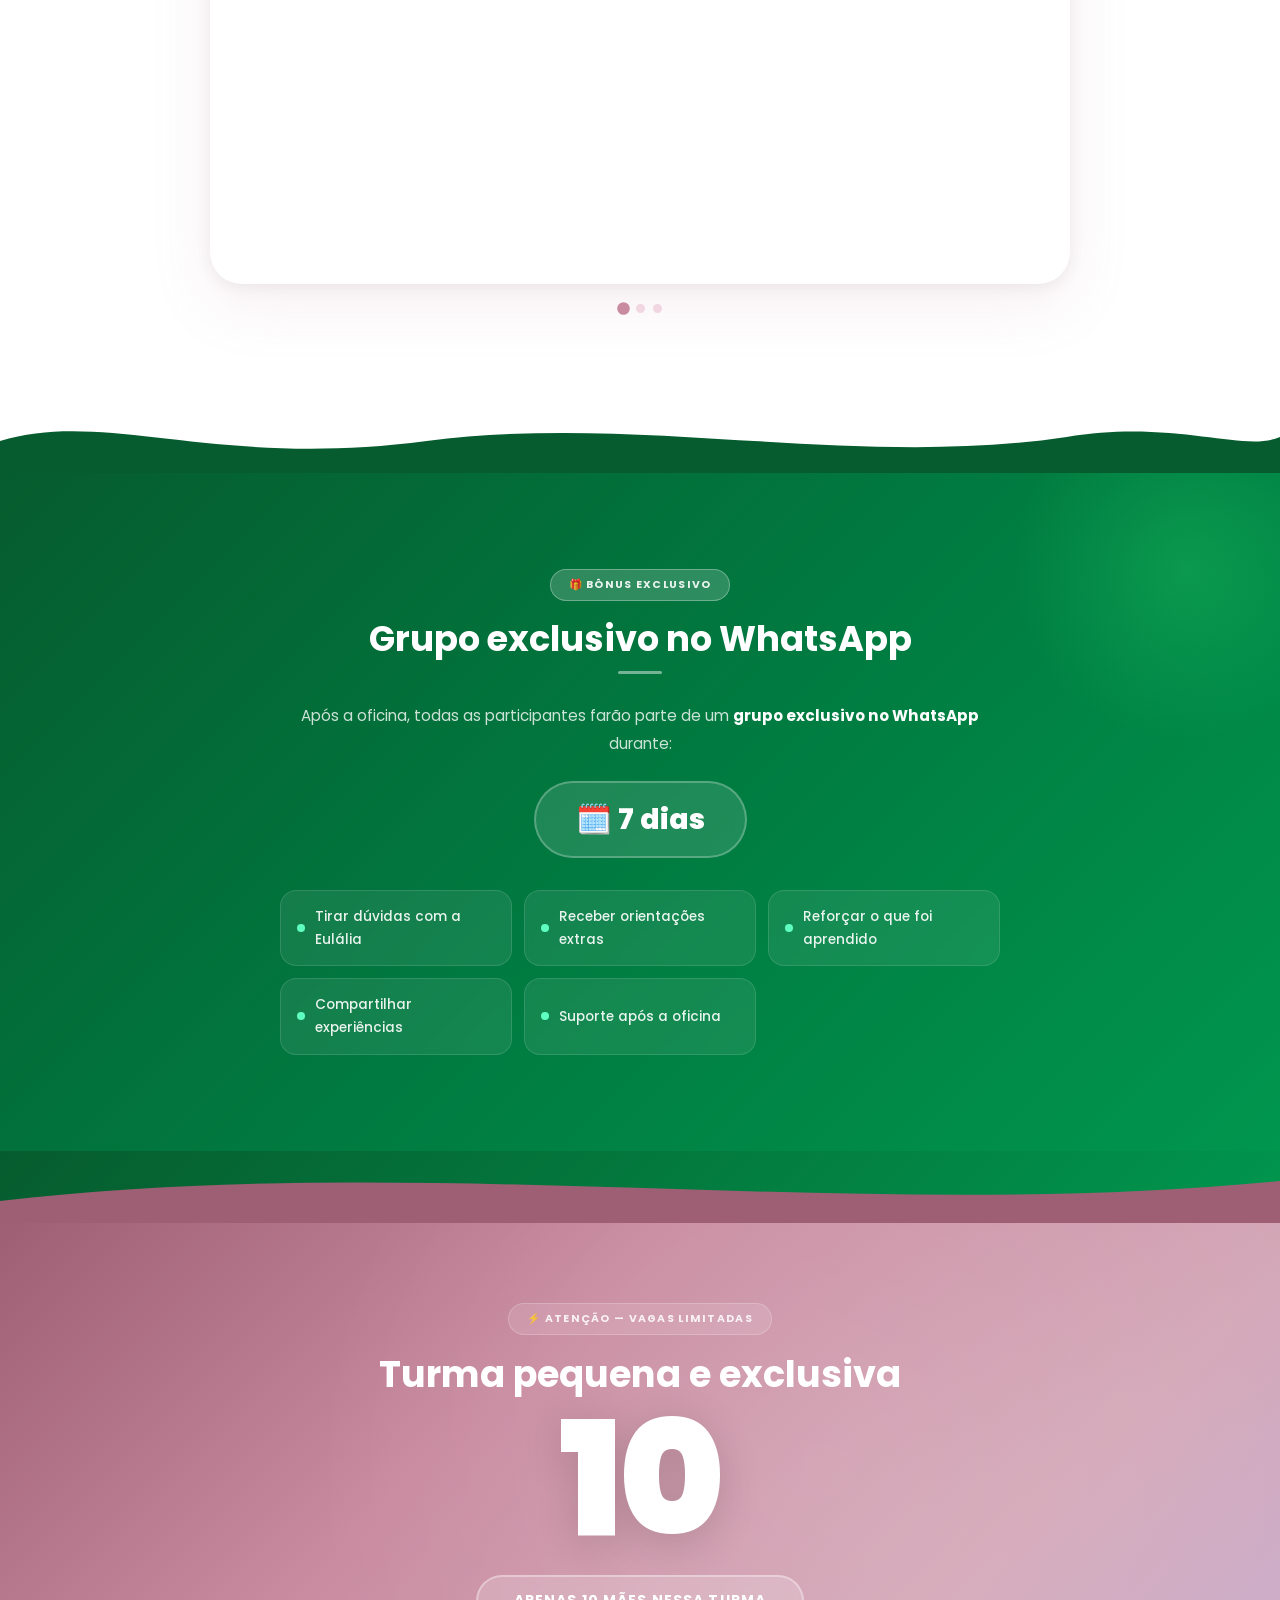
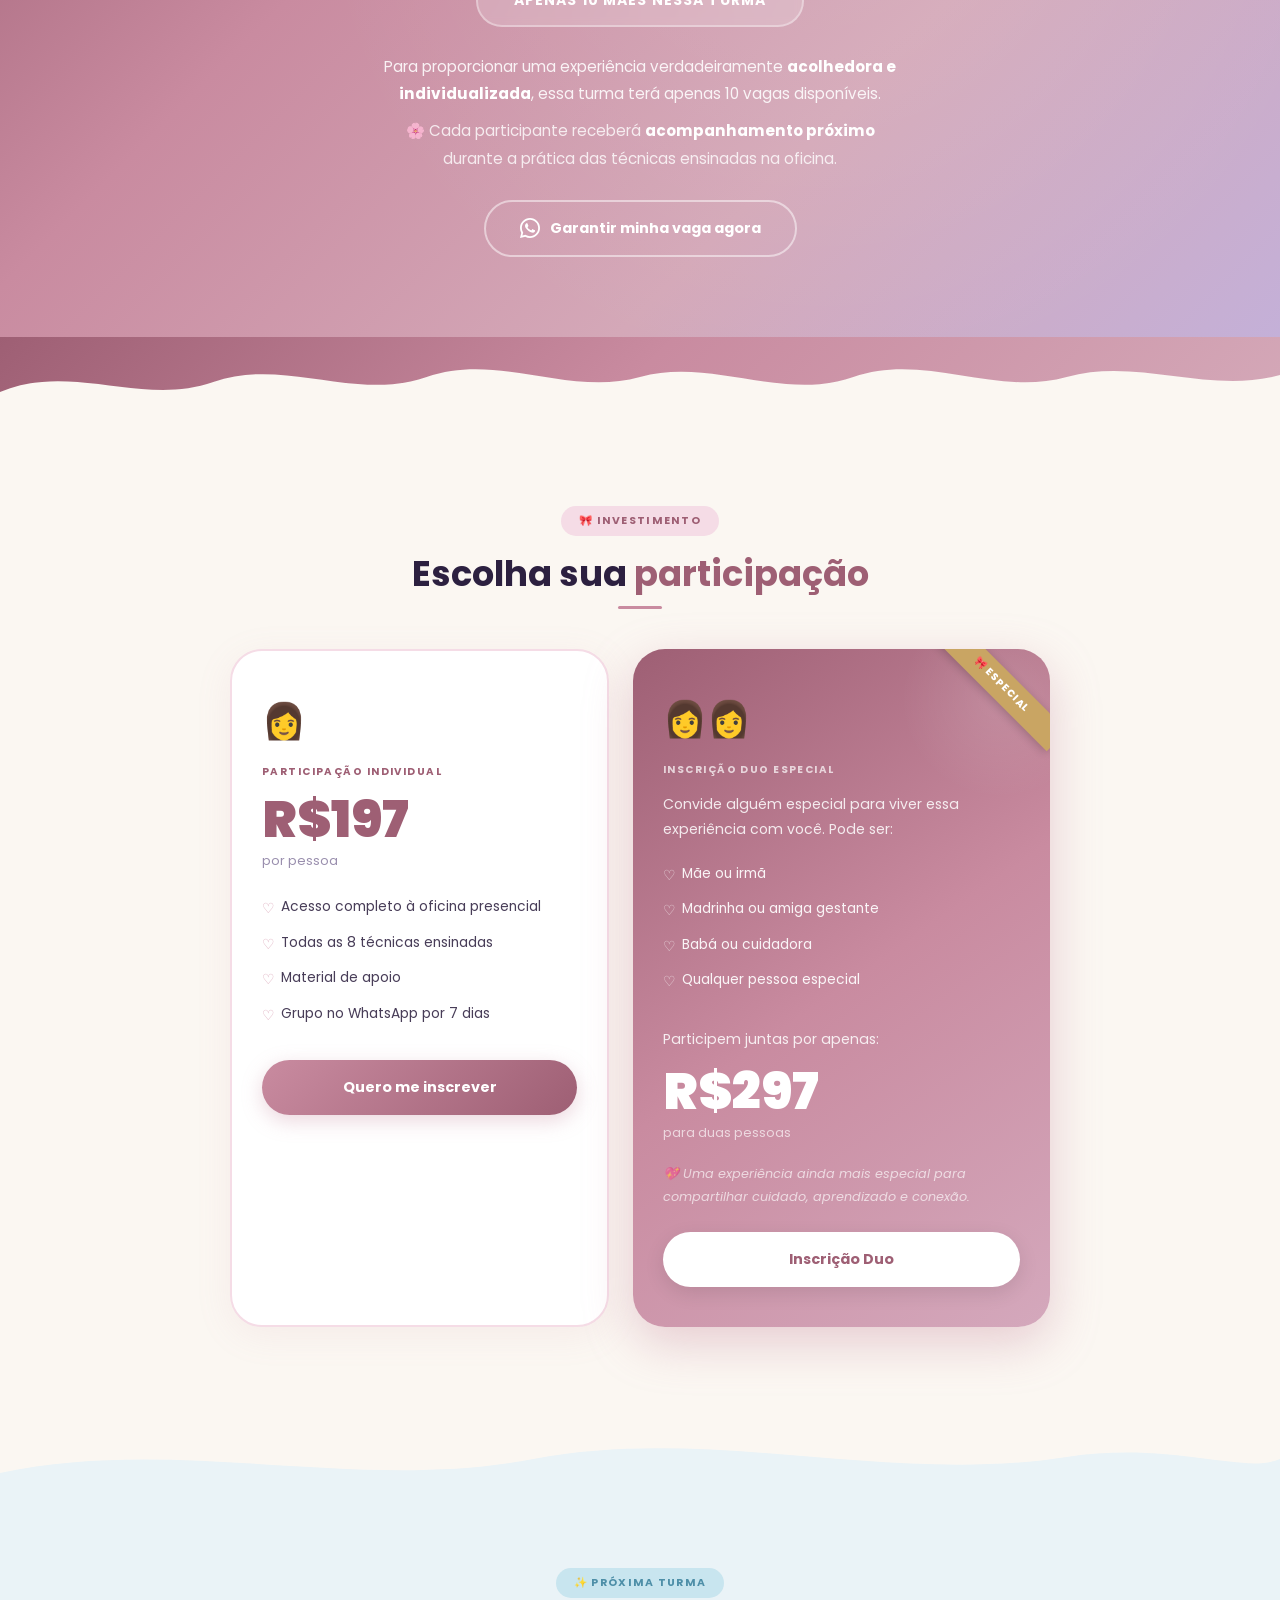
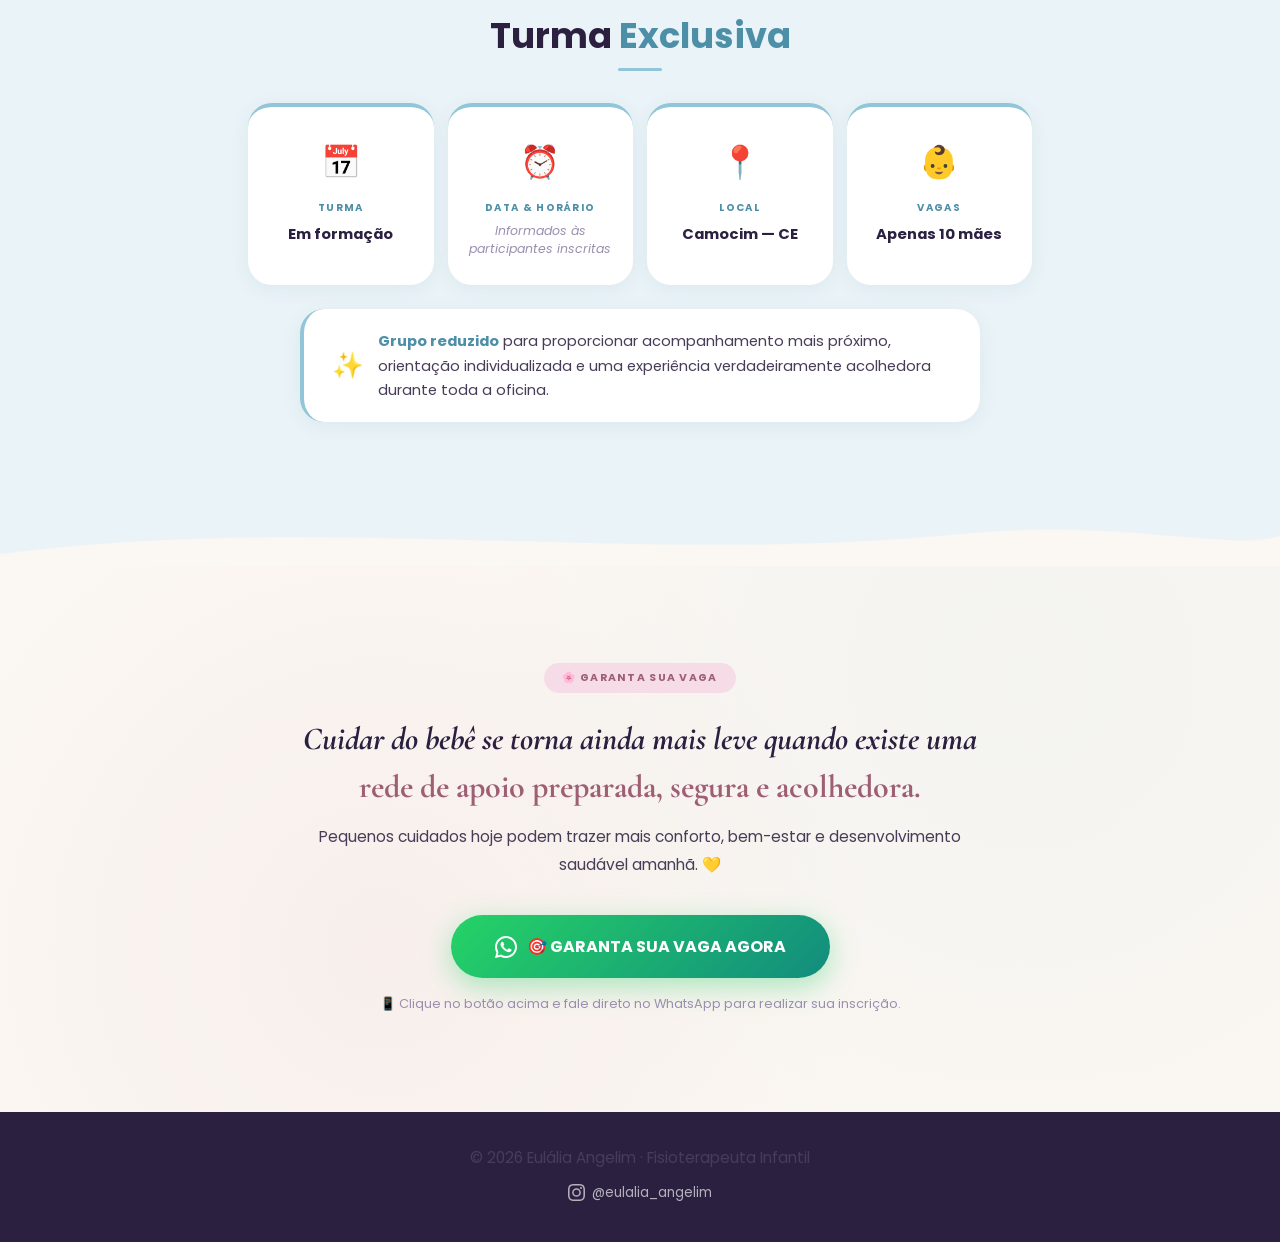
==== commit b8ccbbeb: "Implement video sound toggle button Added a sound toggle button for the video with appropriate style" ====
--- a/index.html
+++ b/index.html
@@ -641,21 +641,58 @@
     width: 100%;
     line-height: 0;
     overflow: hidden;
+    position: relative;
   }
   .video-topo video {
     width: 100%;
     height: auto;
     display: block;
   }
+  .vid-sound-btn {
+    position: absolute;
+    bottom: 18px;
+    right: 18px;
+    z-index: 10;
+    width: 48px;
+    height: 48px;
+    border-radius: 50%;
+    background: rgba(0,0,0,.52);
+    border: 2px solid rgba(255,255,255,.55);
+    color: #fff;
+    display: flex;
+    align-items: center;
+    justify-content: center;
+    cursor: pointer;
+    backdrop-filter: blur(6px);
+    transition: background .2s, transform .2s;
+  }
+  .vid-sound-btn:hover { background: rgba(0,0,0,.75); transform: scale(1.1); }
+  .vid-sound-btn svg { width: 22px; height: 22px; }
+  @media (max-width: 600px) {
+    .vid-sound-btn { width: 40px; height: 40px; bottom: 12px; right: 12px; }
+    .vid-sound-btn svg { width: 18px; height: 18px; }
+  }
   </style>
 </head>
 <body>
 
 <!-- VIDEO TOPO -->
 <div class="video-topo">
-  <video autoplay muted playsinline webkit-playsinline loop preload="auto">
+  <video id="vidTopo" autoplay muted playsinline webkit-playsinline loop preload="auto">
     <source src="video-topo.mp4" type="video/mp4">
   </video>
+  <button class="vid-sound-btn" id="vidSoundBtn" aria-label="Ativar som" title="Ativar som">
+    <!-- ícone MUDO (padrão) -->
+    <svg id="icoMuted" viewBox="0 0 24 24" fill="none" stroke="currentColor" stroke-width="2" stroke-linecap="round" stroke-linejoin="round">
+      <polygon points="11 5 6 9 2 9 2 15 6 15 11 19 11 5"/>
+      <line x1="23" y1="9" x2="17" y2="15"/><line x1="17" y1="9" x2="23" y2="15"/>
+    </svg>
+    <!-- ícone COM SOM (oculto) -->
+    <svg id="icoSound" viewBox="0 0 24 24" fill="none" stroke="currentColor" stroke-width="2" stroke-linecap="round" stroke-linejoin="round" style="display:none;">
+      <polygon points="11 5 6 9 2 9 2 15 6 15 11 19 11 5"/>
+      <path d="M15.54 8.46a5 5 0 0 1 0 7.07"/><path d="M19.07 4.93a10 10 0 0 1 0 14.14"/>
+    </svg>
+  </button>
 </div>
 
 <!-- TOP BAR -->
@@ -1267,6 +1304,22 @@
 </a>
 
 
+<!-- SOM DO VÍDEO -->
+<script>
+(function () {
+  const vid = document.getElementById('vidTopo');
+  const btn = document.getElementById('vidSoundBtn');
+  const icoMuted = document.getElementById('icoMuted');
+  const icoSound = document.getElementById('icoSound');
+  btn.addEventListener('click', function () {
+    vid.muted = !vid.muted;
+    icoMuted.style.display = vid.muted ? '' : 'none';
+    icoSound.style.display = vid.muted ? 'none' : '';
+    btn.title = vid.muted ? 'Ativar som' : 'Silenciar';
+  });
+})();
+</script>
+
 <!-- MOTION.JS ANIMATIONS -->
 <script src="https://cdn.jsdelivr.net/npm/motion@11/dist/motion.js"></script>
 <script>
